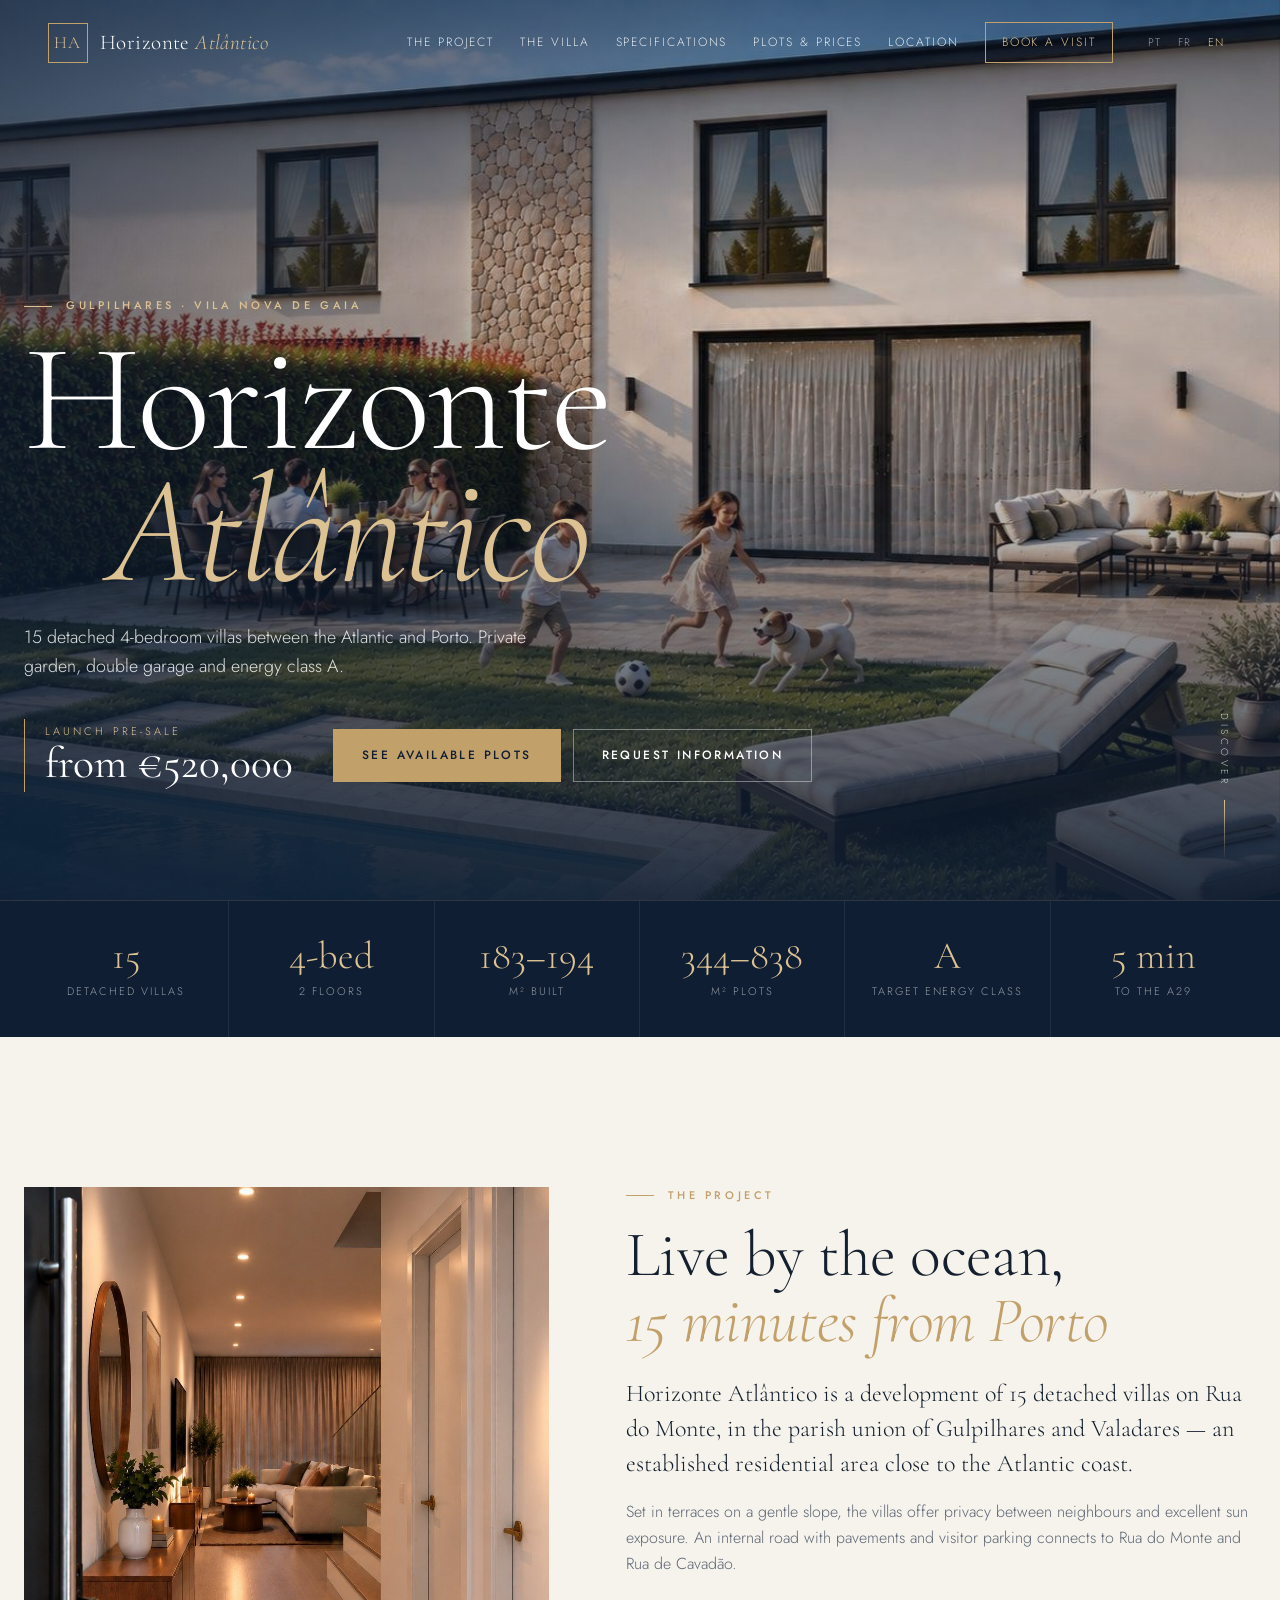
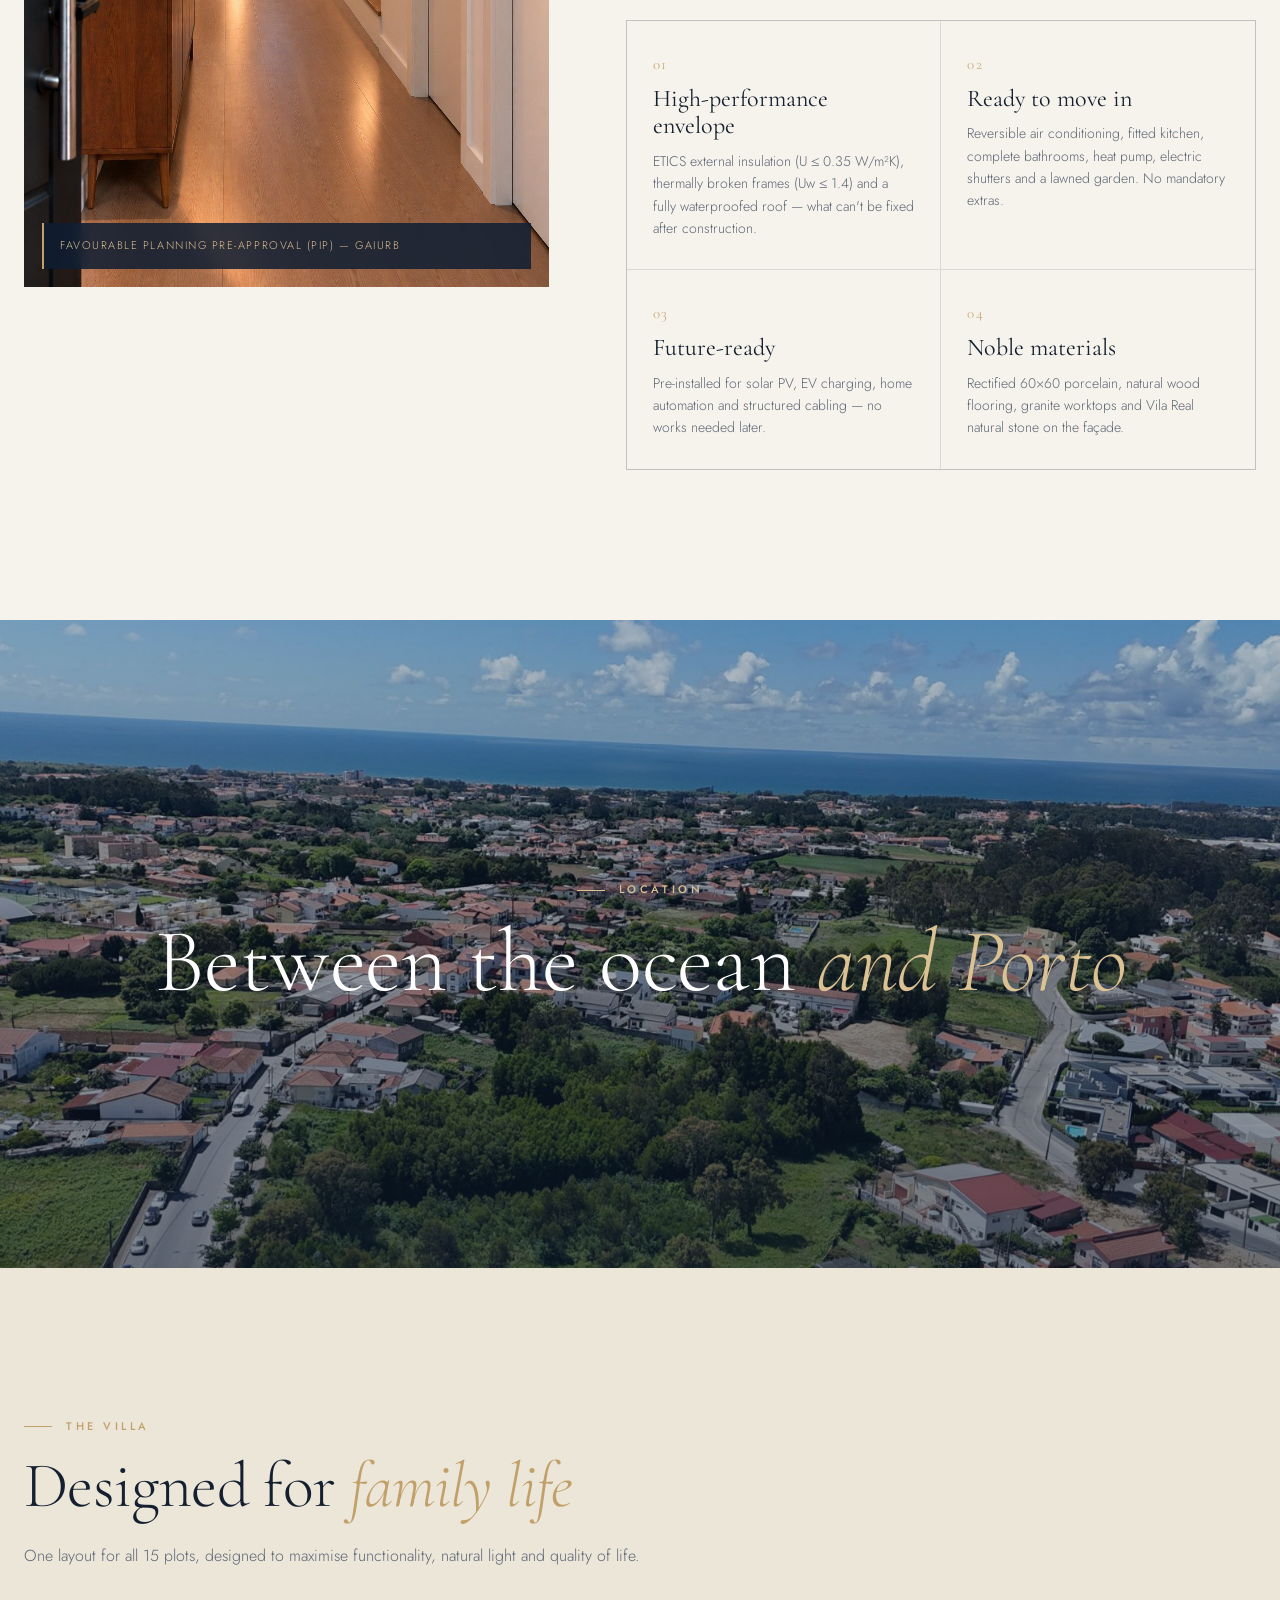
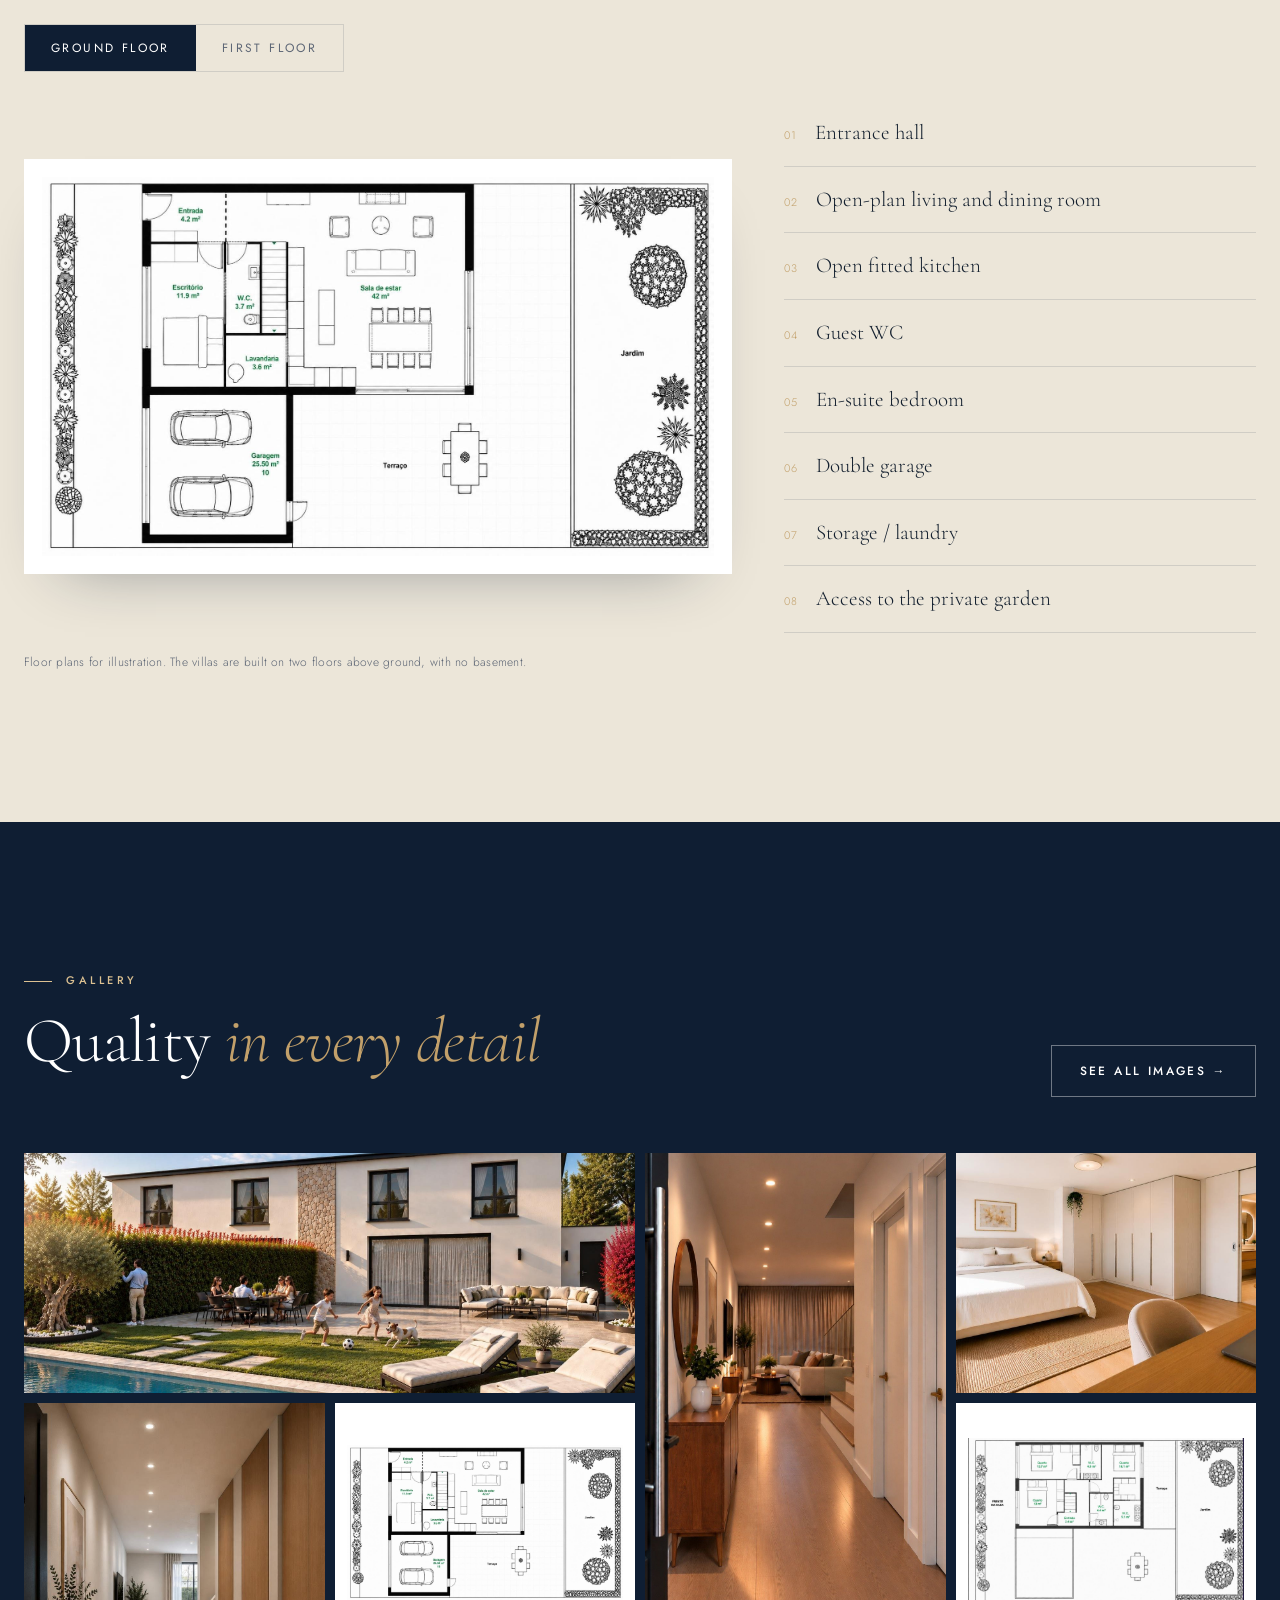
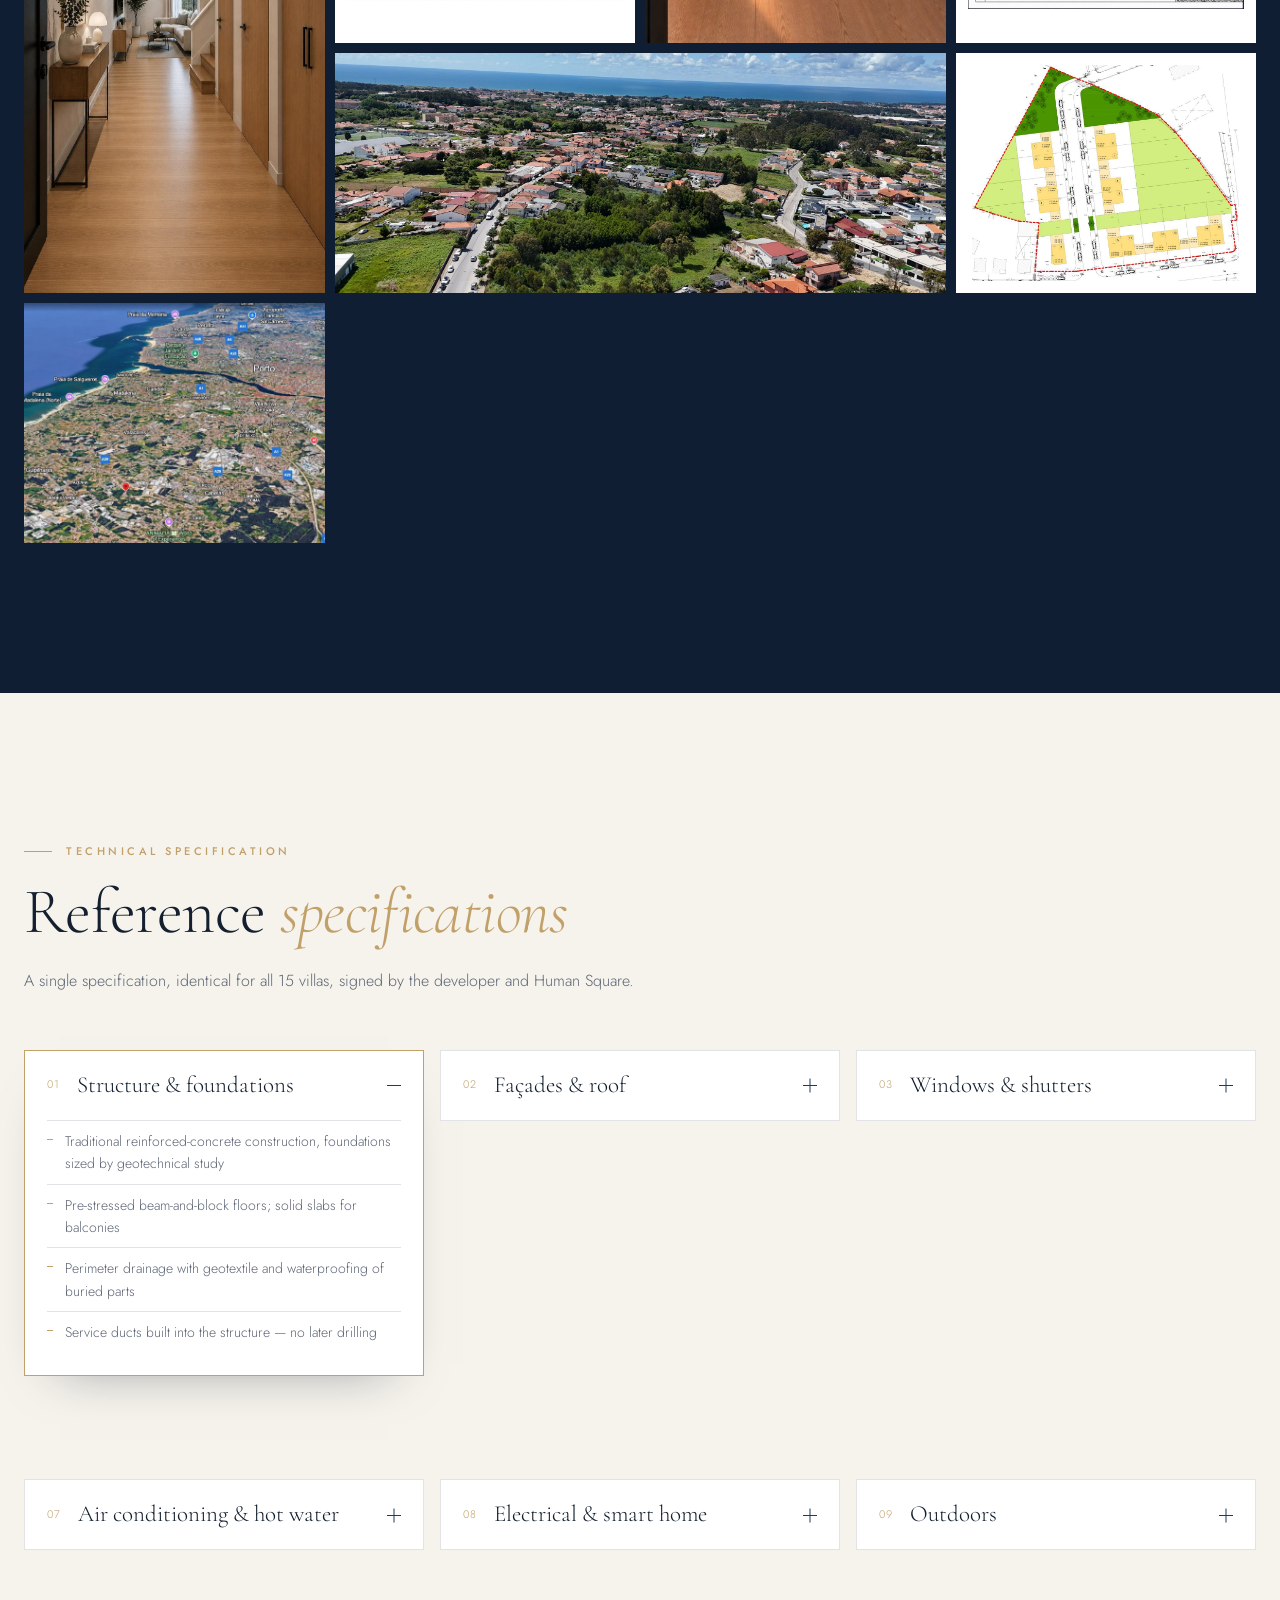
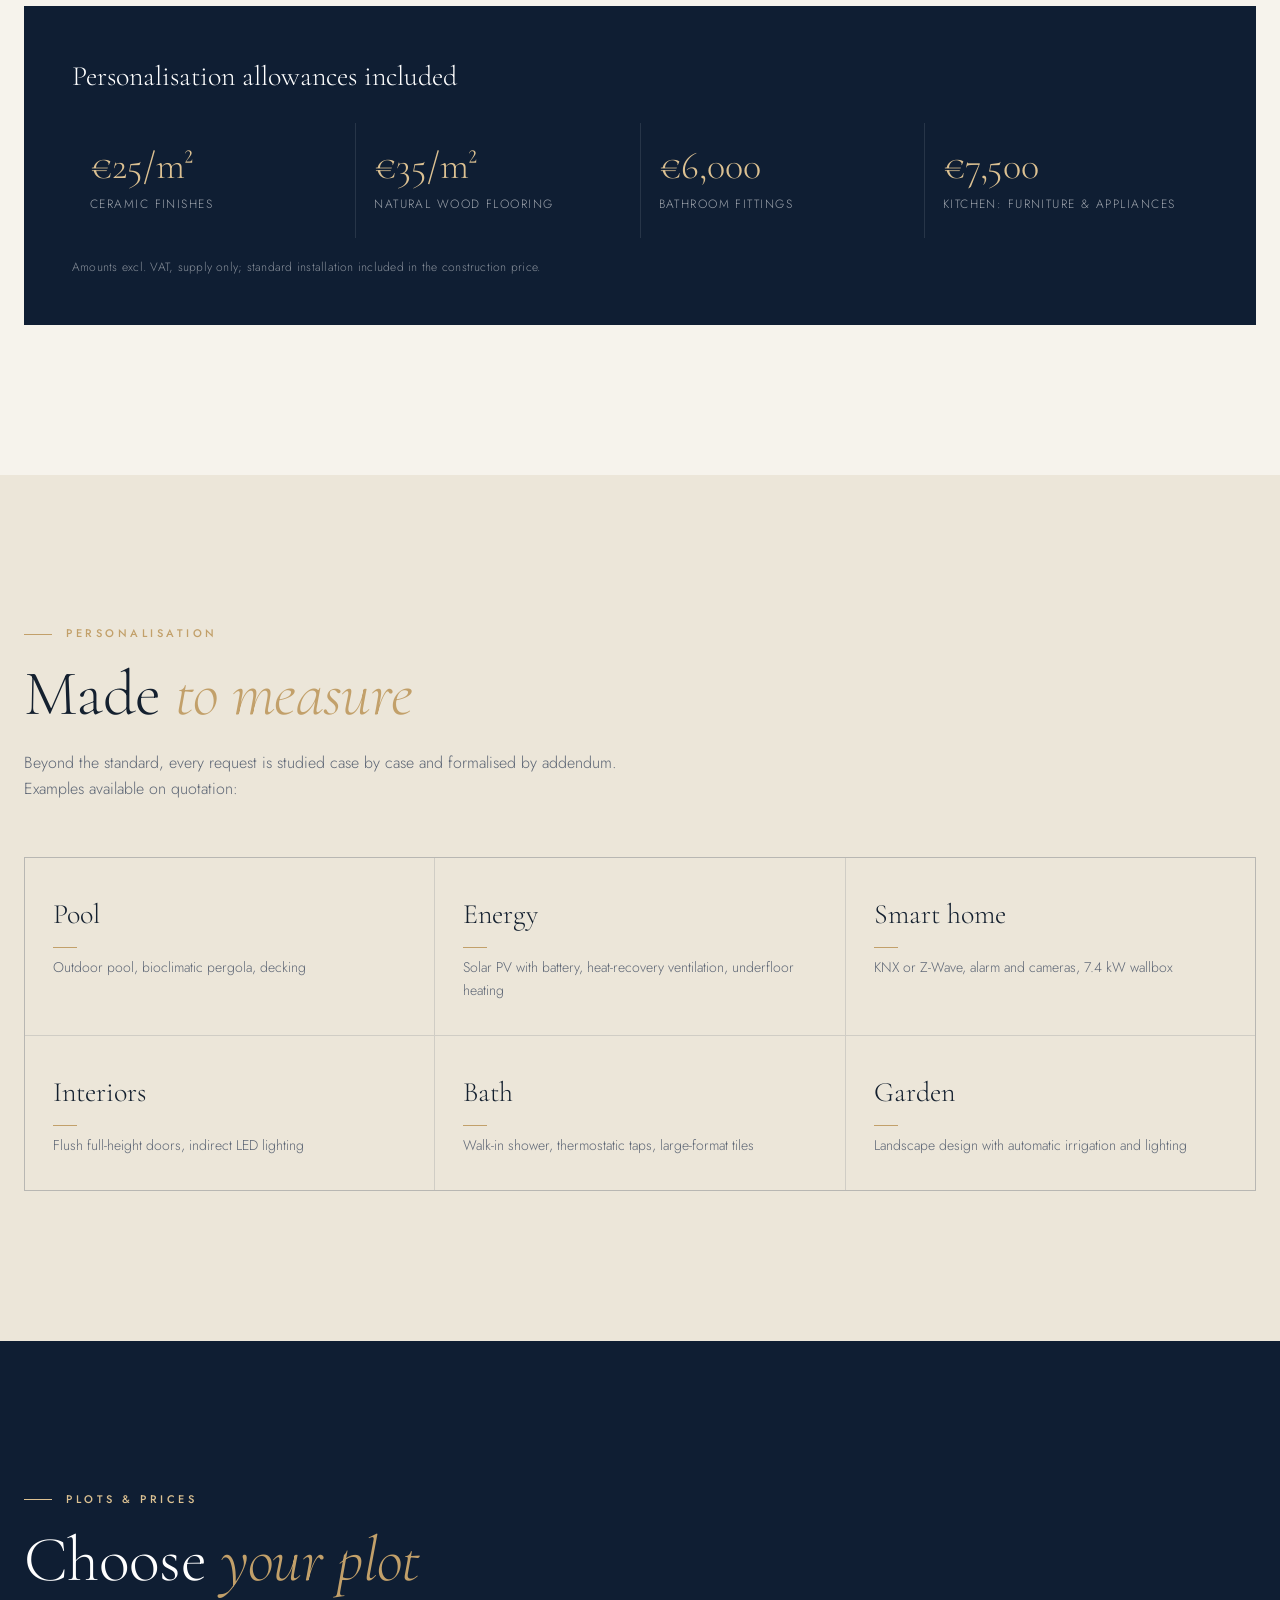
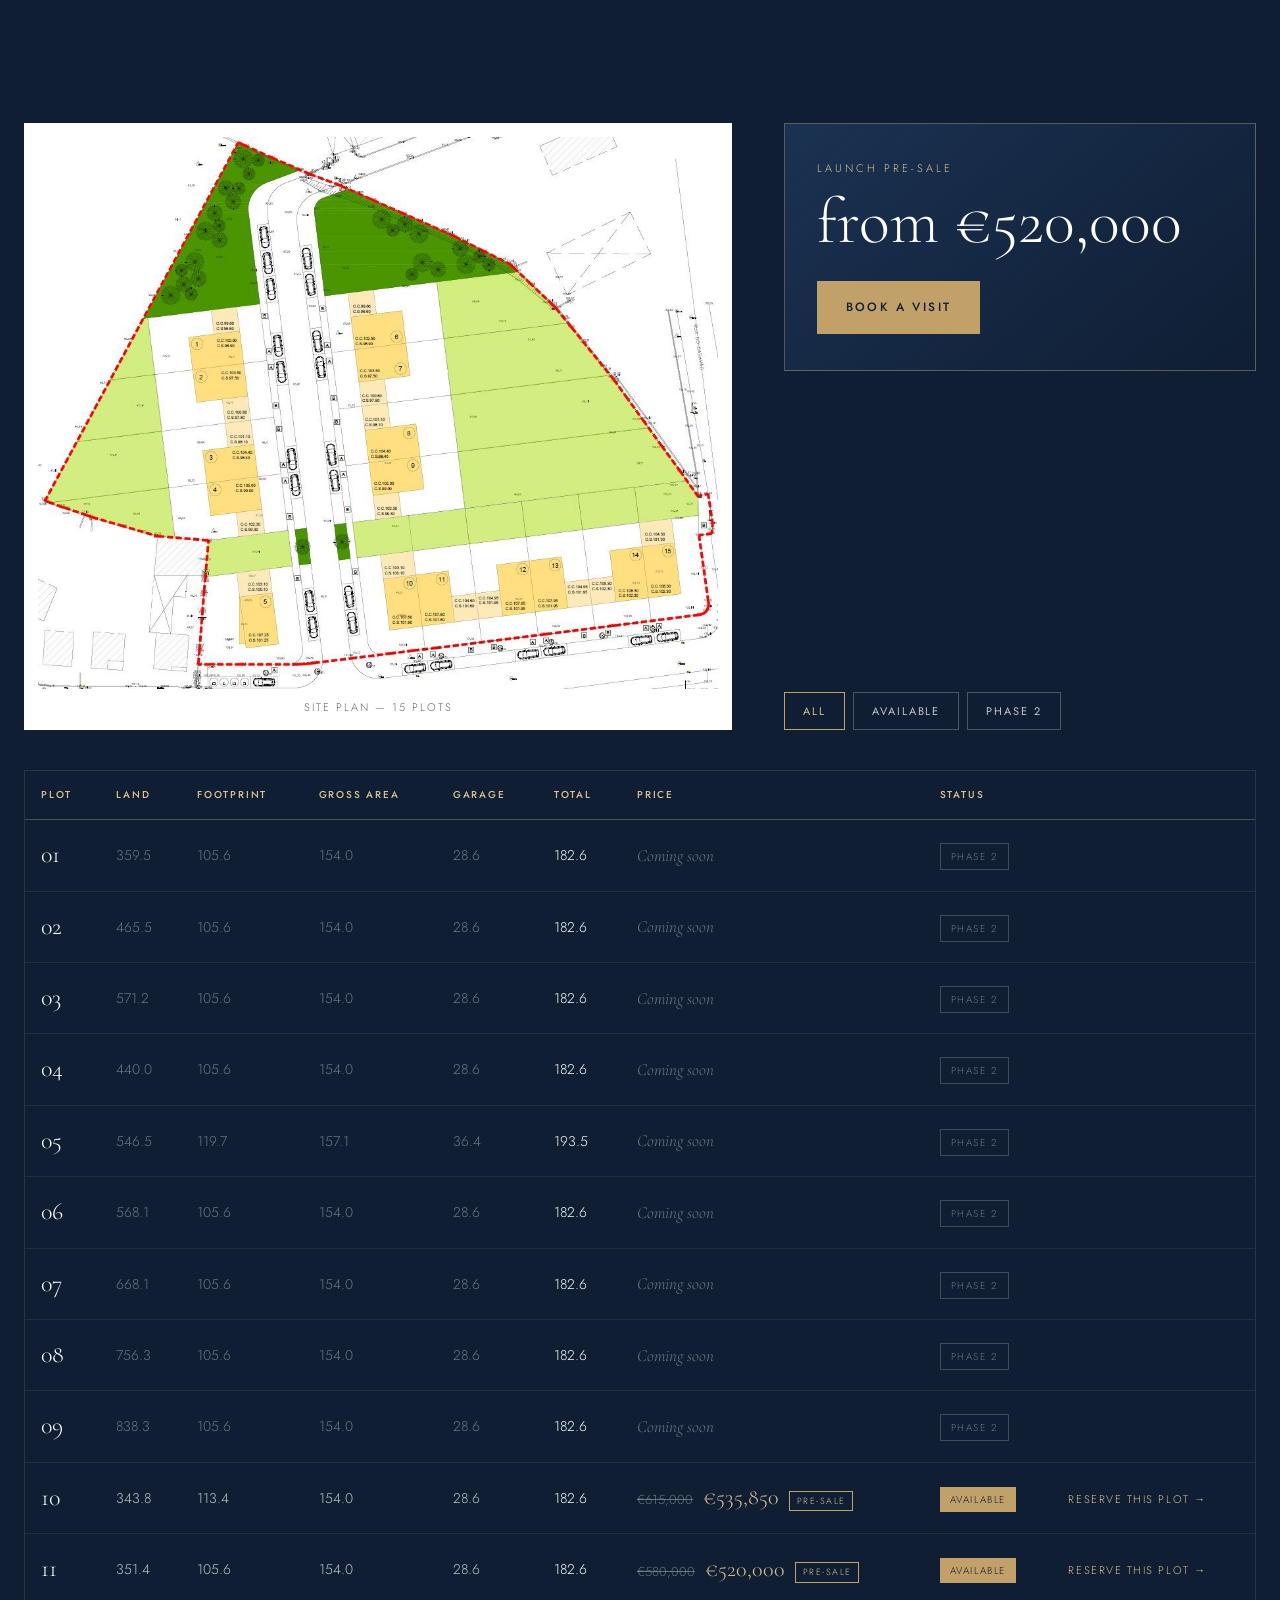
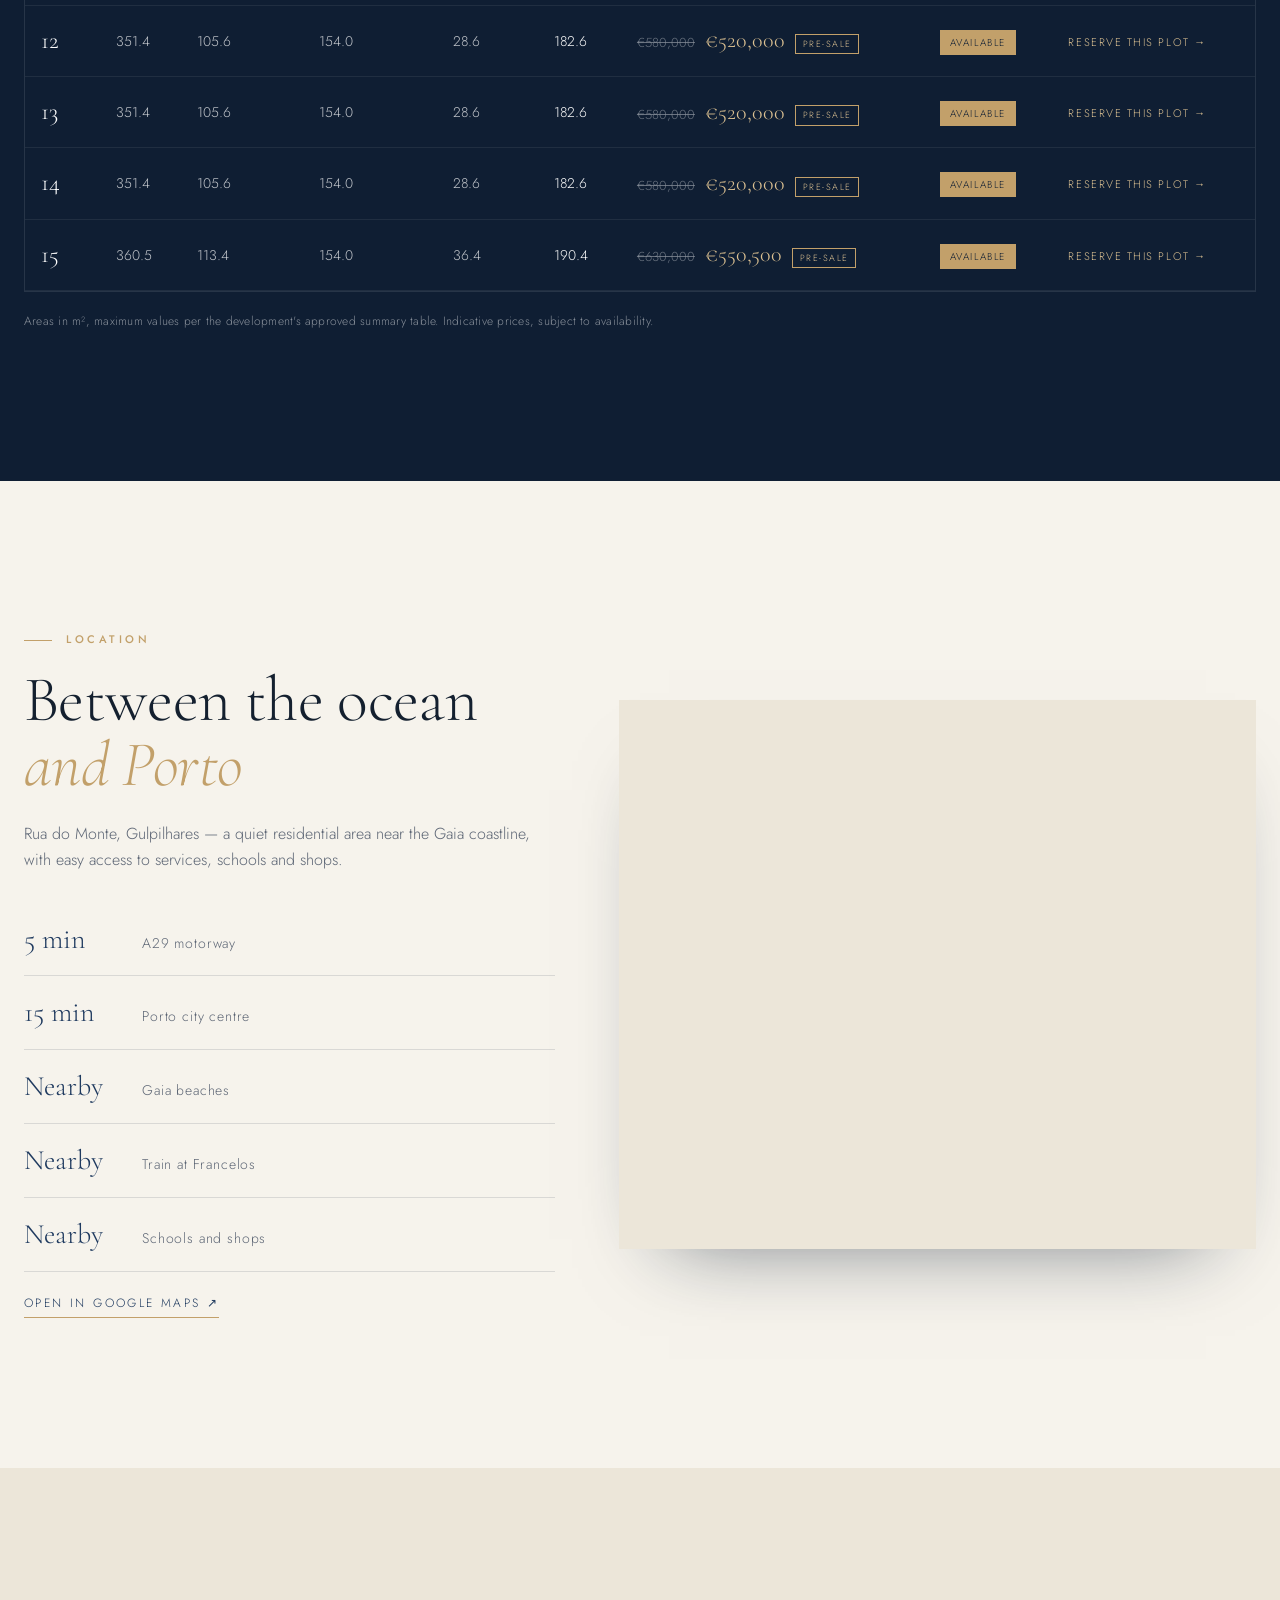
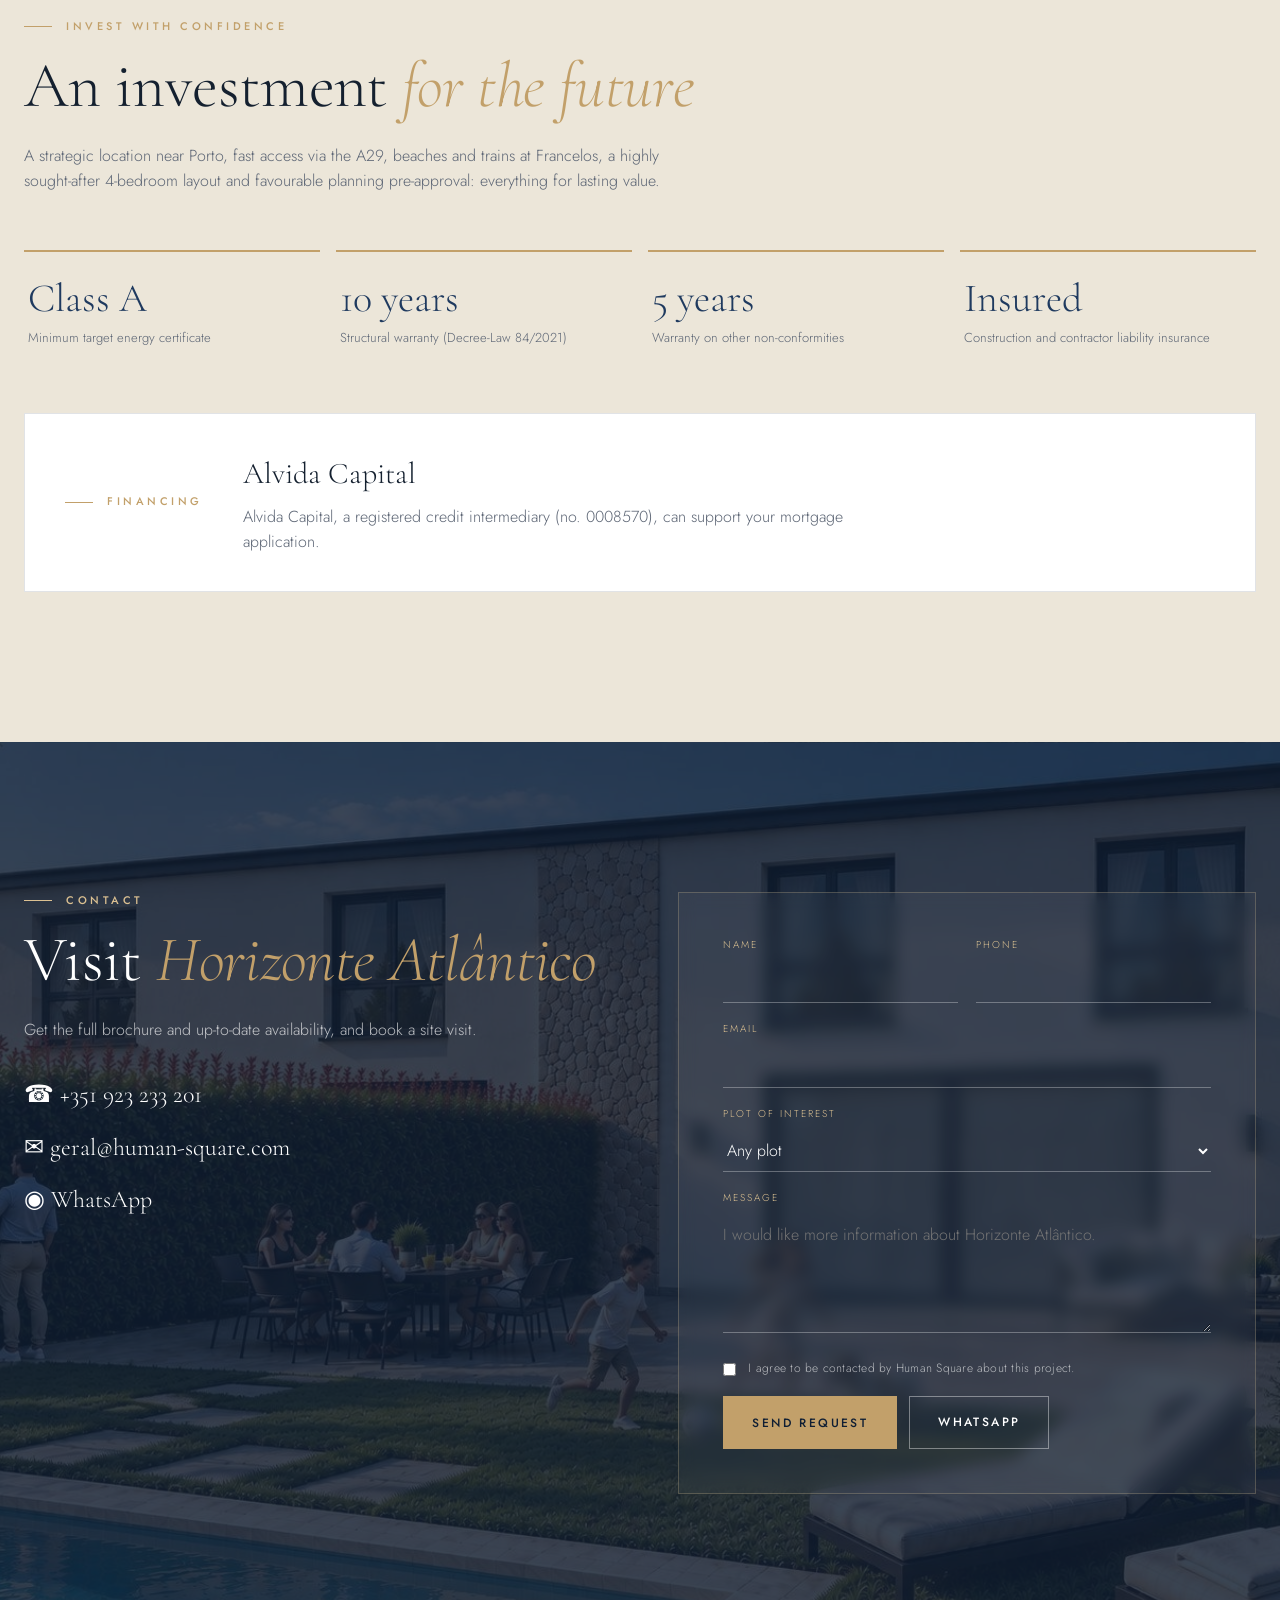
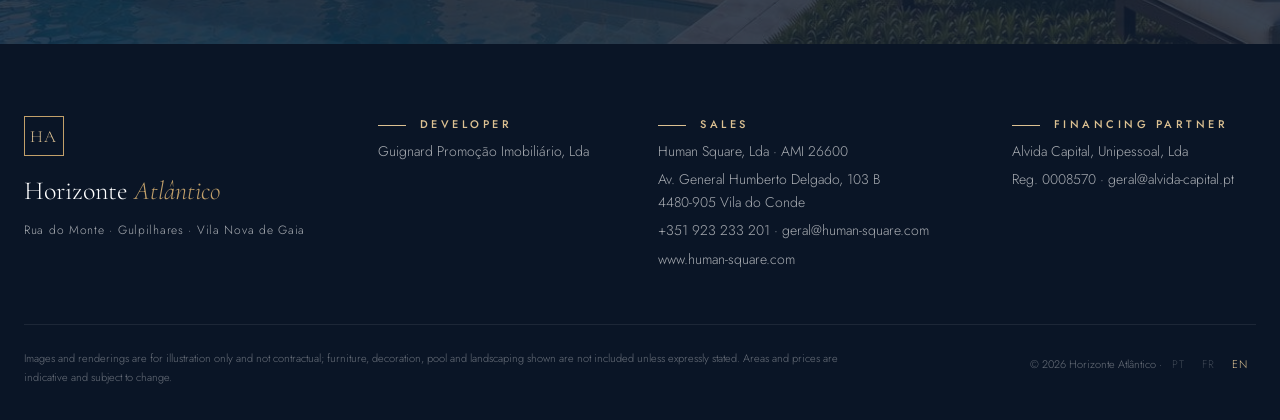
==== wwwroot/horizonte/en/index.html @ e45ca7d7 "Horizonte : photo vue mer" ====
<!doctype html>
<html lang="en">
<head>
<meta charset="utf-8" />
<meta name="viewport" content="width=device-width, initial-scale=1" />
<title>Horizonte Atlântico — 15 detached 4-bedroom villas in Gulpilhares, Vila Nova de Gaia</title>
<meta name="description" content="Horizonte Atlântico: 15 detached 4-bedroom villas in Gulpilhares, Gaia, minutes from the ocean and Porto. Private garden, double garage, energy class A. Pre-sale from €520,000." />
<link rel="canonical" href="https://www.horizonte-atlantico.com/en/" />
<link rel="alternate" hreflang="pt" href="https://www.horizonte-atlantico.com/" />
<link rel="alternate" hreflang="fr" href="https://www.horizonte-atlantico.com/fr/" />
<link rel="alternate" hreflang="en" href="https://www.horizonte-atlantico.com/en/" />
<link rel="alternate" hreflang="x-default" href="https://www.horizonte-atlantico.com/" />
<meta property="og:type" content="website" />
<meta property="og:title" content="Horizonte Atlântico — 15 detached 4-bedroom villas in Gulpilhares, Vila Nova de Gaia" />
<meta property="og:description" content="Horizonte Atlântico: 15 detached 4-bedroom villas in Gulpilhares, Gaia, minutes from the ocean and Porto. Private garden, double garage, energy class A. Pre-sale from €520,000." />
<meta property="og:image" content="https://www.horizonte-atlantico.com/img/og.jpg" />
<meta property="og:url" content="https://www.horizonte-atlantico.com/en/" />
<meta name="theme-color" content="#0f1e33" />
<link rel="icon" href="../favicon.svg" type="image/svg+xml" />
<link rel="preconnect" href="https://fonts.googleapis.com" />
<link rel="preconnect" href="https://fonts.gstatic.com" crossorigin />
<link href="https://fonts.googleapis.com/css2?family=Cormorant+Garamond:ital,wght@0,300;0,400;0,500;1,300;1,400&family=Jost:wght@300;400;500&display=swap" rel="stylesheet" />
<link rel="stylesheet" href="../assets/style.css" />
<script type="application/ld+json">{"@context": "https://schema.org", "@type": "Residence", "name": "Horizonte Atlântico", "description": "Horizonte Atlântico: 15 detached 4-bedroom villas in Gulpilhares, Gaia, minutes from the ocean and Porto. Private garden, double garage, energy class A. Pre-sale from €520,000.", "url": "https://www.horizonte-atlantico.com/en/", "image": "https://www.horizonte-atlantico.com/img/og.jpg", "address": {"@type": "PostalAddress", "streetAddress": "Rua do Monte", "addressLocality": "Gulpilhares, Vila Nova de Gaia", "addressRegion": "Porto", "addressCountry": "PT"}}</script>

</head>
<body>

<header class="nav" id="nav">
  <a class="brand" href="#top" aria-label="Horizonte Atlântico">
    <span class="brand-mark">HA</span><span class="brand-txt">Horizonte <em>Atlântico</em></span>
  </a>
  <nav class="menu" id="menu">
    <a href="#programa">The project</a>
    <a href="#moradia">The villa</a>
    <a href="#acabamentos">Specifications</a>
    <a href="#lotes">Plots &amp; prices</a>
    <a href="#localizacao">Location</a>
    <a href="#contact" class="menu-cta">Book a visit</a>
  </nav>
  <div class="langs"><a href="../" hreflang="pt" data-lang="pt">PT</a><a href="../fr/" hreflang="fr" data-lang="fr">FR</a><a href="../en/" hreflang="en" data-lang="en" class="on">EN</a></div>
  <button class="burger" id="burger" aria-label="Menu"><span></span><span></span></button>
</header>

<!-- HERO -->
<section class="hero" id="top">
  <div class="hero-bg"><img src="../img/jardim_piscina.jpg" alt="Horizonte Atlântico villa with garden and pool" fetchpriority="high" /></div>
  <div class="hero-shade"></div>
  <div class="hero-in">
    <p class="kicker light">Gulpilhares · Vila Nova de Gaia</p>
    <h1 class="hero-t"><span>Horizonte</span><em>Atlântico</em></h1>
    <p class="hero-sub">15 detached 4-bedroom villas between the Atlantic and Porto. Private garden, double garage and energy class A.</p>
    <div class="hero-row">
      <div class="hero-price"><span>Launch pre-sale</span><strong>from €520,000</strong></div>
      <div class="hero-btns">
        <a class="btn btn-gold" href="#lotes">See available plots</a>
        <a class="btn btn-ghost" href="#contact">Request information</a>
      </div>
    </div>
  </div>
  <a class="scroll" href="#programa">Discover<i></i></a>
</section>

<!-- CHIFFRES -->
<section class="keys">
  <div class="wrap keys-in">
    <div class="k"><b>15</b><span>Detached villas</span></div>
    <div class="k"><b>4-bed</b><span>2 floors</span></div>
    <div class="k"><b>183–194</b><span>m² built</span></div>
    <div class="k"><b>344–838</b><span>m² plots</span></div>
    <div class="k"><b>A</b><span>Target energy class</span></div>
    <div class="k"><b>5 min</b><span>to the A29</span></div>
  </div>
</section>

<!-- PROGRAMME -->
<section class="sec" id="programa">
  <div class="wrap split">
    <div class="split-img reveal"><img src="../img/hall_noite.jpg" alt="Entrance hall and living room" loading="lazy" /><span class="badge">Favourable planning pre-approval (PIP) — Gaiurb</span></div>
    <div class="split-txt">
      <p class="kicker reveal">The project</p>
      <h2 class="h2 reveal">Live by the ocean,<br><em>15 minutes from Porto</em></h2>
      <p class="lead reveal">Horizonte Atlântico is a development of 15 detached villas on Rua do Monte, in the parish union of Gulpilhares and Valadares — an established residential area close to the Atlantic coast.</p>
      <p class="txt reveal">Set in terraces on a gentle slope, the villas offer privacy between neighbours and excellent sun exposure. An internal road with pavements and visitor parking connects to Rua do Monte and Rua de Cavadão.</p>
      <div class="pillars">
        <div class="pil reveal"><i>01</i><h3>High-performance envelope</h3><p>ETICS external insulation (U ≤ 0.35 W/m²K), thermally broken frames (Uw ≤ 1.4) and a fully waterproofed roof — what can&#x27;t be fixed after construction.</p></div>
        <div class="pil reveal"><i>02</i><h3>Ready to move in</h3><p>Reversible air conditioning, fitted kitchen, complete bathrooms, heat pump, electric shutters and a lawned garden. No mandatory extras.</p></div>
        <div class="pil reveal"><i>03</i><h3>Future-ready</h3><p>Pre-installed for solar PV, EV charging, home automation and structured cabling — no works needed later.</p></div>
        <div class="pil reveal"><i>04</i><h3>Noble materials</h3><p>Rectified 60×60 porcelain, natural wood flooring, granite worktops and Vila Real natural stone on the façade.</p></div>
      </div>
    </div>
  </div>
</section>

<!-- BANDEAU OCÉAN -->
<section class="band">
  <img class="band-img" src="../img/terreno_mar.jpg" alt="Aerial view of the site and the ocean" loading="lazy" />
  <div class="band-in reveal">
    <p class="kicker light">Location</p>
    <p class="band-t">Between the ocean <em>and Porto</em></p>
  </div>
</section>

<!-- VILLA -->
<section class="sec sec-cream" id="moradia">
  <div class="wrap">
    <div class="head">
      <p class="kicker reveal">The villa</p>
      <h2 class="h2 reveal">Designed for <em>family life</em></h2>
      <p class="txt reveal">One layout for all 15 plots, designed to maximise functionality, natural light and quality of life.</p>
    </div>
    <div class="tabs reveal" role="tablist">
      <button class="tab on" data-tab="rc" role="tab">Ground floor</button>
      <button class="tab" data-tab="p1" role="tab">First floor</button>
    </div>
    <div class="plan-wrap reveal">
      <div class="plan" data-pane="rc">
        <figure class="plan-img" data-i="5"><img src="../img/planta_rc.jpg" alt="Ground floor plan" loading="lazy" /></figure>
        <ul class="plan-list"><li>Entrance hall</li><li>Open-plan living and dining room</li><li>Open fitted kitchen</li><li>Guest WC</li><li>En-suite bedroom</li><li>Double garage</li><li>Storage / laundry</li><li>Access to the private garden</li></ul>
      </div>
      <div class="plan" data-pane="p1" hidden>
        <figure class="plan-img" data-i="6"><img src="../img/planta_piso1.jpg" alt="First floor plan" loading="lazy" /></figure>
        <ul class="plan-list"><li>Master suite with walk-in wardrobe and private bathroom</li><li>Two bedrooms with built-in wardrobes</li><li>Family bathroom</li><li>Balcony or terrace depending on the plot&#x27;s orientation</li></ul>
      </div>
    </div>
    <p class="note">Floor plans for illustration. The villas are built on two floors above ground, with no basement.</p>
  </div>
</section>

<!-- GALERIE -->
<section class="sec sec-navy" id="galeria">
  <div class="wrap">
    <div class="head head-row">
      <div>
        <p class="kicker light reveal">Gallery</p>
        <h2 class="h2 light reveal">Quality <em>in every detail</em></h2>
      </div>
      <button class="btn btn-ghost reveal" data-open="0">See all images →</button>
    </div>
    <div class="gal"><figure class="gi g-wide reveal" data-i="0"><img src="../img/jardim_piscina.jpg" alt="Garden and pool" loading="lazy" /></figure><figure class="gi g-tall reveal" data-i="1"><img src="../img/hall_noite.jpg" alt="Entrance hall and living room" loading="lazy" /></figure><figure class="gi  reveal" data-i="2"><img src="../img/suite.jpg" alt="Suite" loading="lazy" /></figure><figure class="gi g-tall reveal" data-i="3"><img src="../img/corredor.jpg" alt="Hallway" loading="lazy" /></figure><figure class="gi g-wide reveal" data-i="4"><img src="../img/terreno_mar.jpg" alt="Aerial view of the site and the ocean" loading="lazy" /></figure><figure class="gi g-plan reveal" data-i="5"><img src="../img/planta_rc.jpg" alt="Ground floor plan" loading="lazy" /></figure><figure class="gi g-plan reveal" data-i="6"><img src="../img/planta_piso1.jpg" alt="First floor plan" loading="lazy" /></figure><figure class="gi g-plan reveal" data-i="7"><img src="../img/implantacao.jpg" alt="Site plan" loading="lazy" /></figure><figure class="gi  reveal" data-i="8"><img src="../img/localizacao.jpg" alt="Gulpilhares location" loading="lazy" /></figure></div>
  </div>
</section>

<!-- PRESTATIONS -->
<section class="sec" id="acabamentos">
  <div class="wrap">
    <div class="head">
      <p class="kicker reveal">Technical specification</p>
      <h2 class="h2 reveal">Reference <em>specifications</em></h2>
      <p class="txt reveal">A single specification, identical for all 15 villas, signed by the developer and Human Square.</p>
    </div>
    <div class="specs"><details class="spec reveal" open><summary><span class="spec-n">01</span><span class="spec-t">Structure &amp; foundations</span><span class="spec-i"></span></summary><ul><li>Traditional reinforced-concrete construction, foundations sized by geotechnical study</li><li>Pre-stressed beam-and-block floors; solid slabs for balconies</li><li>Perimeter drainage with geotextile and waterproofing of buried parts</li><li>Service ducts built into the structure — no later drilling</li></ul></details><details class="spec reveal"><summary><span class="spec-n">02</span><span class="spec-t">Façades &amp; roof</span><span class="spec-i"></span></summary><ul><li>Double brick walls + ETICS external insulation, U ≤ 0.35 W/m²K</li><li>Vila Real natural stone cladding (2 cm) on the street-side ground floor</li><li>Flat roof with XPS insulation, two-layer membrane and gravel protection</li><li>Roof prepared for solar PV / solar thermal panels</li></ul></details><details class="spec reveal"><summary><span class="spec-n">03</span><span class="spec-t">Windows &amp; shutters</span><span class="spec-i"></span></summary><ul><li>Thermally broken aluminium, RAL 7016, Uw ≤ 1.4 W/m²K</li><li>Low-E double glazing with solar control; laminated glass on full-height frames</li><li>Motorised aluminium roller shutters, per-room control</li><li>Multi-point security front door; motorised sectional garage door</li></ul></details><details class="spec reveal"><summary><span class="spec-n">04</span><span class="spec-t">Interiors</span><span class="spec-i"></span></summary><ul><li>Rectified 60×60 porcelain: hall, kitchen, bathrooms, laundry</li><li>Engineered flooring with natural wood veneer: living room, hallways, bedrooms</li><li>Suspended ceilings with shadow gap and curtain recess</li><li>White lacquered doors, built-in wardrobes with soft-close</li></ul></details><details class="spec reveal"><summary><span class="spec-n">05</span><span class="spec-t">Kitchen</span><span class="spec-i"></span></summary><ul><li>19 mm moisture-resistant MDF units, white lacquered fronts, Blum-type hardware</li><li>Granite worktop or equivalent</li><li>Hob, oven, hood, microwave, fridge-freezer and dishwasher</li><li>Central island where shown on plan</li></ul></details><details class="spec reveal"><summary><span class="spec-n">06</span><span class="spec-t">Bathrooms</span><span class="spec-i"></span></summary><ul><li>Fully equipped: wall-hung sanitaryware, shower, vanity units, mirrors, screens</li><li>Full-height wall tiling</li><li>Liquid waterproofing under shower areas</li><li>Personalised selection at partner showroom</li></ul></details><details class="spec reveal"><summary><span class="spec-n">07</span><span class="spec-t">Air conditioning &amp; hot water</span><span class="spec-i"></span></summary><ul><li>Reversible Multi-Split Inverter A/C in living room and bedrooms (Daikin, Mitsubishi, Panasonic or equiv.)</li><li>Hot water by A+ heat pump (200 L)</li><li>Mechanical extraction in wet rooms</li><li>Minimum energy class A targeted</li></ul></details><details class="spec reveal"><summary><span class="spec-n">08</span><span class="spec-t">Electrical &amp; smart home</span><span class="spec-i"></span></summary><ul><li>13.8 kVA three-phase installation, panel with 20% spare capacity</li><li>IP video intercom with night-vision camera</li><li>Fibre optic, RJ45 sockets in living room and every bedroom</li><li>Pre-installed: solar PV, EV charger, home automation and 3 camera conduits</li></ul></details><details class="spec reveal"><summary><span class="spec-n">09</span><span class="spec-t">Outdoors</span><span class="spec-i"></span></summary><ul><li>Natural granite 10×10 paving for access and parking</li><li>60×60 non-slip porcelain terrace (choice of 5 models)</li><li>Levelled lawned garden, Photinia ‘Red Robin’ hedge</li><li>RAL 7016 boundary walls for 2 m of privacy</li></ul></details></div>
    <div class="buds reveal">
      <p class="buds-t">Personalisation allowances included</p>
      <div class="buds-g"><div class="bud"><div class="bud-v">€25/m²</div><div class="bud-l">Ceramic finishes</div></div><div class="bud"><div class="bud-v">€35/m²</div><div class="bud-l">Natural wood flooring</div></div><div class="bud"><div class="bud-v">€6,000</div><div class="bud-l">Bathroom fittings</div></div><div class="bud"><div class="bud-v">€7,500</div><div class="bud-l">Kitchen: furniture &amp; appliances</div></div></div>
      <p class="note">Amounts excl. VAT, supply only; standard installation included in the construction price.</p>
    </div>
  </div>
</section>

<!-- OPTIONS -->
<section class="sec sec-cream">
  <div class="wrap">
    <div class="head">
      <p class="kicker reveal">Personalisation</p>
      <h2 class="h2 reveal">Made <em>to measure</em></h2>
      <p class="txt reveal">Beyond the standard, every request is studied case by case and formalised by addendum. Examples available on quotation:</p>
    </div>
    <div class="opts"><div class="opt reveal"><div class="opt-t">Pool</div><div class="opt-d">Outdoor pool, bioclimatic pergola, decking</div></div><div class="opt reveal"><div class="opt-t">Energy</div><div class="opt-d">Solar PV with battery, heat-recovery ventilation, underfloor heating</div></div><div class="opt reveal"><div class="opt-t">Smart home</div><div class="opt-d">KNX or Z-Wave, alarm and cameras, 7.4 kW wallbox</div></div><div class="opt reveal"><div class="opt-t">Interiors</div><div class="opt-d">Flush full-height doors, indirect LED lighting</div></div><div class="opt reveal"><div class="opt-t">Bath</div><div class="opt-d">Walk-in shower, thermostatic taps, large-format tiles</div></div><div class="opt reveal"><div class="opt-t">Garden</div><div class="opt-d">Landscape design with automatic irrigation and lighting</div></div></div>
  </div>
</section>

<!-- LOTS -->
<section class="sec sec-navy" id="lotes">
  <div class="wrap">
    <div class="head">
      <p class="kicker light reveal">Plots &amp; prices</p>
      <h2 class="h2 light reveal">Choose <em>your plot</em></h2>
      <p class="txt light reveal">Launch pre-sale prices for phase one (plots 10 to 15). Plots 1 to 9 will be released in a second phase.</p>
    </div>
    <div class="lots-grid">
      <figure class="lots-plan reveal" data-i="7"><img src="../img/implantacao.jpg" alt="Site plan" loading="lazy" /><figcaption>Site plan — 15 plots</figcaption></figure>
      <div class="lots-side reveal">
        <div class="presale">
          <span>Launch pre-sale</span>
          <strong>from €520,000</strong>
          <a class="btn btn-gold" href="#contact">Book a visit</a>
        </div>
        <div class="filters">
          <button class="flt on" data-f="all">All</button>
          <button class="flt" data-f="avail">Available</button>
          <button class="flt" data-f="soon">Phase 2</button>
        </div>
      </div>
    </div>
    <div class="tbl-wrap reveal">
      <table class="tbl" id="lots">
        <thead><tr><th>Plot</th><th>Land</th><th>Footprint</th><th>Gross area</th><th>Garage</th><th>Total</th><th>Price</th><th>Status</th><th></th></tr></thead>
        <tbody>
<tr class="is-soon" data-state="soon"><td class="c-lot">01</td><td data-l="Land">359.5</td><td data-l="Footprint">105.6</td><td data-l="Gross area">154.0</td><td data-l="Garage">28.6</td><td data-l="Total" class="c-tot">182.6</td><td data-l="Price" class="c-price"><span class="p-soon">Coming soon</span></td><td data-l="Status"><span class="st st-soon">Phase 2</span></td><td class="c-cta"></td></tr>
<tr class="is-soon" data-state="soon"><td class="c-lot">02</td><td data-l="Land">465.5</td><td data-l="Footprint">105.6</td><td data-l="Gross area">154.0</td><td data-l="Garage">28.6</td><td data-l="Total" class="c-tot">182.6</td><td data-l="Price" class="c-price"><span class="p-soon">Coming soon</span></td><td data-l="Status"><span class="st st-soon">Phase 2</span></td><td class="c-cta"></td></tr>
<tr class="is-soon" data-state="soon"><td class="c-lot">03</td><td data-l="Land">571.2</td><td data-l="Footprint">105.6</td><td data-l="Gross area">154.0</td><td data-l="Garage">28.6</td><td data-l="Total" class="c-tot">182.6</td><td data-l="Price" class="c-price"><span class="p-soon">Coming soon</span></td><td data-l="Status"><span class="st st-soon">Phase 2</span></td><td class="c-cta"></td></tr>
<tr class="is-soon" data-state="soon"><td class="c-lot">04</td><td data-l="Land">440.0</td><td data-l="Footprint">105.6</td><td data-l="Gross area">154.0</td><td data-l="Garage">28.6</td><td data-l="Total" class="c-tot">182.6</td><td data-l="Price" class="c-price"><span class="p-soon">Coming soon</span></td><td data-l="Status"><span class="st st-soon">Phase 2</span></td><td class="c-cta"></td></tr>
<tr class="is-soon" data-state="soon"><td class="c-lot">05</td><td data-l="Land">546.5</td><td data-l="Footprint">119.7</td><td data-l="Gross area">157.1</td><td data-l="Garage">36.4</td><td data-l="Total" class="c-tot">193.5</td><td data-l="Price" class="c-price"><span class="p-soon">Coming soon</span></td><td data-l="Status"><span class="st st-soon">Phase 2</span></td><td class="c-cta"></td></tr>
<tr class="is-soon" data-state="soon"><td class="c-lot">06</td><td data-l="Land">568.1</td><td data-l="Footprint">105.6</td><td data-l="Gross area">154.0</td><td data-l="Garage">28.6</td><td data-l="Total" class="c-tot">182.6</td><td data-l="Price" class="c-price"><span class="p-soon">Coming soon</span></td><td data-l="Status"><span class="st st-soon">Phase 2</span></td><td class="c-cta"></td></tr>
<tr class="is-soon" data-state="soon"><td class="c-lot">07</td><td data-l="Land">668.1</td><td data-l="Footprint">105.6</td><td data-l="Gross area">154.0</td><td data-l="Garage">28.6</td><td data-l="Total" class="c-tot">182.6</td><td data-l="Price" class="c-price"><span class="p-soon">Coming soon</span></td><td data-l="Status"><span class="st st-soon">Phase 2</span></td><td class="c-cta"></td></tr>
<tr class="is-soon" data-state="soon"><td class="c-lot">08</td><td data-l="Land">756.3</td><td data-l="Footprint">105.6</td><td data-l="Gross area">154.0</td><td data-l="Garage">28.6</td><td data-l="Total" class="c-tot">182.6</td><td data-l="Price" class="c-price"><span class="p-soon">Coming soon</span></td><td data-l="Status"><span class="st st-soon">Phase 2</span></td><td class="c-cta"></td></tr>
<tr class="is-soon" data-state="soon"><td class="c-lot">09</td><td data-l="Land">838.3</td><td data-l="Footprint">105.6</td><td data-l="Gross area">154.0</td><td data-l="Garage">28.6</td><td data-l="Total" class="c-tot">182.6</td><td data-l="Price" class="c-price"><span class="p-soon">Coming soon</span></td><td data-l="Status"><span class="st st-soon">Phase 2</span></td><td class="c-cta"></td></tr>
<tr class="is-avail" data-state="avail"><td class="c-lot">10</td><td data-l="Land">343.8</td><td data-l="Footprint">113.4</td><td data-l="Gross area">154.0</td><td data-l="Garage">28.6</td><td data-l="Total" class="c-tot">182.6</td><td data-l="Price" class="c-price"><span class="p-old">€615,000</span><span class="p-new">€535,850</span><span class="p-tag">Pre-sale</span></td><td data-l="Status"><span class="st st-on">Available</span></td><td class="c-cta"><a href="#contact" class="lot-cta" data-lot="10">Reserve this plot →</a></td></tr>
<tr class="is-avail" data-state="avail"><td class="c-lot">11</td><td data-l="Land">351.4</td><td data-l="Footprint">105.6</td><td data-l="Gross area">154.0</td><td data-l="Garage">28.6</td><td data-l="Total" class="c-tot">182.6</td><td data-l="Price" class="c-price"><span class="p-old">€580,000</span><span class="p-new">€520,000</span><span class="p-tag">Pre-sale</span></td><td data-l="Status"><span class="st st-on">Available</span></td><td class="c-cta"><a href="#contact" class="lot-cta" data-lot="11">Reserve this plot →</a></td></tr>
<tr class="is-avail" data-state="avail"><td class="c-lot">12</td><td data-l="Land">351.4</td><td data-l="Footprint">105.6</td><td data-l="Gross area">154.0</td><td data-l="Garage">28.6</td><td data-l="Total" class="c-tot">182.6</td><td data-l="Price" class="c-price"><span class="p-old">€580,000</span><span class="p-new">€520,000</span><span class="p-tag">Pre-sale</span></td><td data-l="Status"><span class="st st-on">Available</span></td><td class="c-cta"><a href="#contact" class="lot-cta" data-lot="12">Reserve this plot →</a></td></tr>
<tr class="is-avail" data-state="avail"><td class="c-lot">13</td><td data-l="Land">351.4</td><td data-l="Footprint">105.6</td><td data-l="Gross area">154.0</td><td data-l="Garage">28.6</td><td data-l="Total" class="c-tot">182.6</td><td data-l="Price" class="c-price"><span class="p-old">€580,000</span><span class="p-new">€520,000</span><span class="p-tag">Pre-sale</span></td><td data-l="Status"><span class="st st-on">Available</span></td><td class="c-cta"><a href="#contact" class="lot-cta" data-lot="13">Reserve this plot →</a></td></tr>
<tr class="is-avail" data-state="avail"><td class="c-lot">14</td><td data-l="Land">351.4</td><td data-l="Footprint">105.6</td><td data-l="Gross area">154.0</td><td data-l="Garage">28.6</td><td data-l="Total" class="c-tot">182.6</td><td data-l="Price" class="c-price"><span class="p-old">€580,000</span><span class="p-new">€520,000</span><span class="p-tag">Pre-sale</span></td><td data-l="Status"><span class="st st-on">Available</span></td><td class="c-cta"><a href="#contact" class="lot-cta" data-lot="14">Reserve this plot →</a></td></tr>
<tr class="is-avail" data-state="avail"><td class="c-lot">15</td><td data-l="Land">360.5</td><td data-l="Footprint">113.4</td><td data-l="Gross area">154.0</td><td data-l="Garage">36.4</td><td data-l="Total" class="c-tot">190.4</td><td data-l="Price" class="c-price"><span class="p-old">€630,000</span><span class="p-new">€550,500</span><span class="p-tag">Pre-sale</span></td><td data-l="Status"><span class="st st-on">Available</span></td><td class="c-cta"><a href="#contact" class="lot-cta" data-lot="15">Reserve this plot →</a></td></tr>
        </tbody>
      </table>
    </div>
    <p class="note light">Areas in m², maximum values per the development&#x27;s approved summary table. Indicative prices, subject to availability.</p>
  </div>
</section>

<!-- LOCALISATION -->
<section class="sec" id="localizacao">
  <div class="wrap loc">
    <div class="loc-txt">
      <p class="kicker reveal">Location</p>
      <h2 class="h2 reveal">Between the ocean <em>and Porto</em></h2>
      <p class="txt reveal">Rua do Monte, Gulpilhares — a quiet residential area near the Gaia coastline, with easy access to services, schools and shops.</p>
      <ul class="loc-list reveal"><li><span class="loc-v">5 min</span><span class="loc-l">A29 motorway</span></li><li><span class="loc-v">15 min</span><span class="loc-l">Porto city centre</span></li><li><span class="loc-v">Nearby</span><span class="loc-l">Gaia beaches</span></li><li><span class="loc-v">Nearby</span><span class="loc-l">Train at Francelos</span></li><li><span class="loc-v">Nearby</span><span class="loc-l">Schools and shops</span></li></ul>
      <a class="link reveal" href="https://www.google.com/maps/search/?api=1&query=Rua+do+Monte+845+Gulpilhares+Vila+Nova+de+Gaia" target="_blank" rel="noopener">Open in Google Maps ↗</a>
    </div>
    <div class="loc-map reveal">
      <iframe title="Google Maps" src="https://www.google.com/maps?q=Rua%20do%20Monte%20845%2C%204405%20Gulpilhares%2C%20Vila%20Nova%20de%20Gaia&z=14&output=embed" loading="lazy" referrerpolicy="no-referrer-when-downgrade"></iframe>
    </div>
  </div>
</section>

<!-- INVESTIR -->
<section class="sec sec-cream">
  <div class="wrap">
    <div class="head">
      <p class="kicker reveal">Invest with confidence</p>
      <h2 class="h2 reveal">An investment <em>for the future</em></h2>
      <p class="txt reveal">A strategic location near Porto, fast access via the A29, beaches and trains at Francelos, a highly sought-after 4-bedroom layout and favourable planning pre-approval: everything for lasting value.</p>
    </div>
    <div class="guar"><div class="g reveal"><div class="g-v">Class A</div><div class="g-l">Minimum target energy certificate</div></div><div class="g reveal"><div class="g-v">10 years</div><div class="g-l">Structural warranty (Decree-Law 84/2021)</div></div><div class="g reveal"><div class="g-v">5 years</div><div class="g-l">Warranty on other non-conformities</div></div><div class="g reveal"><div class="g-v">Insured</div><div class="g-l">Construction and contractor liability insurance</div></div></div>
    <div class="fin reveal"><p class="kicker">Financing</p><p class="fin-n">Alvida Capital</p><p class="txt">Alvida Capital, a registered credit intermediary (no. 0008570), can support your mortgage application.</p></div>
  </div>
</section>

<!-- CONTACT -->
<section class="contact" id="contact">
  <div class="contact-bg" style="background-image:url('../img/jardim_piscina.jpg')"></div>
  <div class="wrap contact-in">
    <div class="contact-txt">
      <p class="kicker light reveal">Contact</p>
      <h2 class="h2 light reveal">Visit <em>Horizonte Atlântico</em></h2>
      <p class="txt light reveal">Get the full brochure and up-to-date availability, and book a site visit.</p>
      <div class="direct reveal">
        <a href="tel:+351923233201">☎ +351 923 233 201</a>
        <a href="mailto:geral@human-square.com">✉ geral@human-square.com</a>
        <a href="https://wa.me/351923233201" target="_blank" rel="noopener">◉ WhatsApp</a>
      </div>
    </div>
    <form class="form reveal" id="form" novalidate>
      <div class="f2">
        <label><span>Name</span><input name="name" required autocomplete="name" /></label>
        <label><span>Phone</span><input name="phone" type="tel" autocomplete="tel" /></label>
      </div>
      <label><span>Email</span><input name="email" type="email" required autocomplete="email" /></label>
      <label><span>Plot of interest</span><select name="lot" id="f-lot"><option value="">Any plot</option><option value="10">Plot 10 — €535,850</option><option value="11">Plot 11 — €520,000</option><option value="12">Plot 12 — €520,000</option><option value="13">Plot 13 — €520,000</option><option value="14">Plot 14 — €520,000</option><option value="15">Plot 15 — €550,500</option></select></label>
      <label><span>Message</span><textarea name="msg" rows="4" placeholder="I would like more information about Horizonte Atlântico."></textarea></label>
      <label class="chk"><input type="checkbox" name="consent" required /> <span>I agree to be contacted by Human Square about this project.</span></label>
      <div class="f-btns">
        <button class="btn btn-gold" type="submit">Send request</button>
        <a class="btn btn-ghost" id="wa-btn" href="https://wa.me/351923233201" target="_blank" rel="noopener">WhatsApp</a>
      </div>
      <p class="f-ok" id="f-ok" hidden>Thank you! Your email app has opened with your request — just press send.</p>
    </form>
  </div>
</section>

<footer class="foot">
  <div class="wrap foot-in">
    <div class="foot-brand"><span class="brand-mark">HA</span><p>Horizonte <em>Atlântico</em></p><small>Rua do Monte · Gulpilhares · Vila Nova de Gaia</small></div>
    <div><p class="kicker light">Developer</p><p>Guignard Promoção Imobiliário, Lda</p></div>
    <div><p class="kicker light">Sales</p><p>Human Square, Lda · AMI 26600</p><p>Av. General Humberto Delgado, 103 B<br>4480-905 Vila do Conde</p><p><a href="tel:+351923233201">+351 923 233 201</a> · <a href="mailto:geral@human-square.com">geral@human-square.com</a></p><p><a href="https://www.human-square.com" target="_blank" rel="noopener">www.human-square.com</a></p></div>
    <div><p class="kicker light">Financing partner</p><p>Alvida Capital, Unipessoal, Lda</p><p>Reg. 0008570 · geral@alvida-capital.pt</p></div>
  </div>
  <div class="wrap foot-legal"><p>Images and renderings are for illustration only and not contractual; furniture, decoration, pool and landscaping shown are not included unless expressly stated. Areas and prices are indicative and subject to change.</p><p>© <span id="yr">2026</span> Horizonte Atlântico · <span class="langs langs-foot"><a href="../" hreflang="pt" data-lang="pt">PT</a><a href="../fr/" hreflang="fr" data-lang="fr">FR</a><a href="../en/" hreflang="en" data-lang="en" class="on">EN</a></span></p></div>
</footer>

<div class="mbar">
  <a href="tel:+351923233201">☎</a>
  <a href="https://wa.me/351923233201" target="_blank" rel="noopener">WhatsApp</a>
  <a href="#contact" class="mbar-cta">Book a visit</a>
</div>

<div class="lb" id="lb" hidden>
  <button class="lb-x" aria-label="Close">✕</button>
  <button class="lb-p" aria-label="prev">‹</button>
  <figure><img id="lb-img" alt="" /><figcaption id="lb-cap"></figcaption></figure>
  <button class="lb-n" aria-label="next">›</button>
</div>

<script>window.HA={gal:[{"src": "../img/jardim_piscina.jpg", "alt": "Garden and pool"}, {"src": "../img/hall_noite.jpg", "alt": "Entrance hall and living room"}, {"src": "../img/suite.jpg", "alt": "Suite"}, {"src": "../img/corredor.jpg", "alt": "Hallway"}, {"src": "../img/terreno_mar.jpg", "alt": "Aerial view of the site and the ocean"}, {"src": "../img/planta_rc.jpg", "alt": "Ground floor plan"}, {"src": "../img/planta_piso1.jpg", "alt": "First floor plan"}, {"src": "../img/implantacao.jpg", "alt": "Site plan"}, {"src": "../img/localizacao.jpg", "alt": "Gulpilhares location"}],t:{"ok": "Thank you! Your email app has opened with your request — just press send.", "subject": "Information request — Horizonte Atlântico", "lot": "Plot", "name": "Name", "email": "Email", "phone": "Phone", "lang": "en"},email:"geral@human-square.com",wa:"351923233201"};</script>
<script src="../assets/app.js" defer></script>
</body>
</html>
---- wwwroot/horizonte/assets/style.css ----
/* Horizonte Atlântico — style */
:root{
  --navy:#0f1e33; --navy2:#1f3a5f; --navy3:#2c4d78;
  --gold:#c2a06a; --gold2:#dcc192; --cream:#f6f3ec; --sand:#ece6d9;
  --ink:#14202f; --muted:#5d6675; --line:rgba(15,30,51,.12);
  --serif:'Cormorant Garamond',Georgia,serif; --sans:'Jost','Helvetica Neue',Arial,sans-serif;
  --ease:cubic-bezier(.2,.7,.2,1);
}
*{box-sizing:border-box;margin:0;padding:0}
html{scroll-behavior:smooth;-webkit-text-size-adjust:100%}
body{font-family:var(--sans);font-weight:300;color:var(--ink);background:var(--cream);line-height:1.6;overflow-x:hidden}
img{max-width:100%;display:block}
a{color:inherit;text-decoration:none}
em{font-style:italic;color:var(--gold)}
.wrap{width:min(1240px,100% - 48px);margin-inline:auto}
.kicker{font-size:11px;letter-spacing:.32em;text-transform:uppercase;color:var(--gold);font-weight:500;display:flex;align-items:center;gap:14px;margin-bottom:18px}
.kicker::before{content:'';width:28px;height:1px;background:currentColor}
.kicker.light{color:var(--gold2)}
.h2{font-family:var(--serif);font-weight:300;font-size:clamp(36px,5vw,64px);line-height:1.02;letter-spacing:-.01em;margin-bottom:24px}
.h2 em{font-weight:300}
.h2.light{color:#fff}
.lead{font-family:var(--serif);font-size:clamp(20px,2vw,24px);line-height:1.45;color:var(--ink);margin-bottom:18px}
.txt{color:var(--muted);font-size:16px;max-width:640px}
.txt.light{color:rgba(255,255,255,.7)}
.note{font-size:12px;color:var(--muted);margin-top:20px;letter-spacing:.02em}
.note.light{color:rgba(255,255,255,.5)}
.btn{display:inline-flex;align-items:center;justify-content:center;gap:10px;padding:16px 28px;font-family:var(--sans);font-size:12px;letter-spacing:.2em;text-transform:uppercase;font-weight:500;border:1px solid transparent;cursor:pointer;transition:all .35s var(--ease);background:none}
.btn-gold{background:var(--gold);color:var(--navy)}
.btn-gold:hover{background:var(--gold2);transform:translateY(-2px);box-shadow:0 14px 30px -12px rgba(194,160,106,.7)}
.btn-ghost{border-color:rgba(255,255,255,.4);color:#fff}
.btn-ghost:hover{border-color:#fff;background:rgba(255,255,255,.08)}
.link{display:inline-block;margin-top:22px;font-size:12px;letter-spacing:.2em;text-transform:uppercase;color:var(--navy2);border-bottom:1px solid var(--gold);padding-bottom:4px}

/* NAV */
.nav{position:fixed;inset:0 0 auto;z-index:50;display:flex;align-items:center;gap:28px;padding:22px clamp(20px,4vw,48px);transition:all .4s var(--ease);color:#fff}
.nav.solid{background:rgba(15,30,51,.94);backdrop-filter:blur(12px);padding-block:14px;box-shadow:0 10px 30px -20px rgba(0,0,0,.6)}
.brand{display:flex;align-items:center;gap:12px;margin-right:auto}
.brand-mark{display:inline-grid;place-items:center;width:40px;height:40px;border:1px solid var(--gold);font-family:var(--serif);font-size:17px;color:var(--gold2);letter-spacing:.06em}
.brand-txt{font-family:var(--serif);font-size:21px;letter-spacing:.02em}
.brand-txt em{color:var(--gold2)}
.menu{display:flex;gap:26px;align-items:center}
.menu a{font-size:12px;letter-spacing:.16em;text-transform:uppercase;opacity:.85;position:relative;transition:opacity .3s}
.menu a::after{content:'';position:absolute;left:0;right:0;bottom:-6px;height:1px;background:var(--gold);transform:scaleX(0);transition:transform .35s var(--ease)}
.menu a:hover{opacity:1}.menu a:hover::after{transform:scaleX(1)}
.menu .menu-cta{border:1px solid var(--gold);padding:10px 16px;color:var(--gold2);opacity:1}
.menu .menu-cta::after{display:none}
.menu .menu-cta:hover{background:var(--gold);color:var(--navy)}
.langs{display:flex;gap:2px}
.langs a{font-size:11px;letter-spacing:.14em;padding:6px 7px;opacity:.55;transition:opacity .3s}
.langs a.on{opacity:1;color:var(--gold2)}
.langs a:hover{opacity:1}
.burger{display:none;background:none;border:0;width:34px;height:24px;position:relative;cursor:pointer}
.burger span{position:absolute;left:4px;right:4px;height:1px;background:#fff;transition:.3s}
.burger span:first-child{top:8px}.burger span:last-child{top:15px}
.nav.open .burger span:first-child{top:12px;transform:rotate(45deg)}
.nav.open .burger span:last-child{top:12px;transform:rotate(-45deg)}

/* HERO */
.hero{position:relative;height:100vh;min-height:640px;display:flex;align-items:flex-end;color:#fff;overflow:hidden;background:var(--navy)}
.hero-bg{position:absolute;inset:0}
.hero-bg img{width:100%;height:100%;object-fit:cover;object-position:60% 55%;transform:scale(1.12);animation:kb 22s var(--ease) forwards}
@keyframes kb{to{transform:scale(1)}}
.hero-shade{position:absolute;inset:0;background:linear-gradient(180deg,rgba(15,30,51,.55) 0%,rgba(15,30,51,.05) 30%,rgba(15,30,51,.25) 55%,rgba(15,30,51,.92) 100%),linear-gradient(90deg,rgba(15,30,51,.6),transparent 60%)}
.hero-in{position:relative;width:min(1240px,100% - 48px);margin:0 auto;padding-bottom:clamp(70px,12vh,130px)}
.hero-t{font-family:var(--serif);font-weight:300;font-size:clamp(64px,12vw,176px);line-height:.86;letter-spacing:-.02em;margin-bottom:26px}
.hero-t span,.hero-t em{display:block;opacity:0;transform:translateY(40px);animation:up 1.4s var(--ease) forwards}
.hero-t span{animation-delay:.25s}
.hero-t em{color:var(--gold2);padding-left:.55em;animation-delay:.45s}
.hero .kicker,.hero-sub,.hero-row{opacity:0;animation:up 1.2s var(--ease) .75s forwards}
.hero .kicker{animation-delay:.1s}
@keyframes up{to{opacity:1;transform:none}}
.hero-sub{max-width:560px;font-size:clamp(16px,1.4vw,19px);color:rgba(255,255,255,.85);margin-bottom:38px}
.hero-row{display:flex;flex-wrap:wrap;align-items:center;gap:28px 40px}
.hero-price{border-left:1px solid var(--gold);padding:4px 0 4px 20px}
.hero-price span{display:block;font-size:11px;letter-spacing:.28em;text-transform:uppercase;color:var(--gold2)}
.hero-price strong{font-family:var(--serif);font-weight:400;font-size:clamp(30px,3.4vw,44px);line-height:1.1}
.hero-btns{display:flex;flex-wrap:wrap;gap:12px}
.scroll{position:absolute;right:clamp(20px,4vw,48px);bottom:40px;writing-mode:vertical-rl;font-size:10px;letter-spacing:.35em;text-transform:uppercase;color:rgba(255,255,255,.7);display:flex;align-items:center;gap:14px}
.scroll i{width:1px;height:60px;background:linear-gradient(var(--gold2),transparent);animation:sl 2.2s infinite}
@keyframes sl{0%{transform:scaleY(0);transform-origin:top}50%{transform:scaleY(1);transform-origin:top}51%{transform-origin:bottom}100%{transform:scaleY(0);transform-origin:bottom}}

/* KEYS */
.keys{background:var(--navy);color:#fff;border-top:1px solid rgba(220,193,146,.15)}
.keys-in{display:grid;grid-template-columns:repeat(6,1fr)}
.k{padding:34px 18px;border-right:1px solid rgba(255,255,255,.08);text-align:center}
.k:last-child{border-right:0}
.k b{display:block;font-family:var(--serif);font-weight:300;font-size:clamp(30px,3vw,42px);color:var(--gold2);line-height:1.1}
.k span{font-size:11px;letter-spacing:.18em;text-transform:uppercase;color:rgba(255,255,255,.55)}

/* SECTIONS */
.sec{padding:clamp(80px,12vw,150px) 0;position:relative}
.sec-cream{background:var(--sand)}
.sec-navy{background:var(--navy);color:#fff}
.head{margin-bottom:56px;max-width:760px}
.head-row{display:flex;justify-content:space-between;align-items:flex-end;max-width:none;gap:24px;flex-wrap:wrap}

.split{display:grid;grid-template-columns:5fr 6fr;gap:clamp(40px,6vw,96px);align-items:start}
.split-img{position:sticky;top:110px;overflow:hidden}
.split-img img{width:100%;aspect-ratio:3/4;object-fit:cover;transition:transform 1.4s var(--ease)}
.split-img:hover img{transform:scale(1.04)}
.badge{position:absolute;left:18px;bottom:18px;right:18px;background:rgba(15,30,51,.85);backdrop-filter:blur(6px);color:var(--gold2);font-size:11px;letter-spacing:.14em;text-transform:uppercase;padding:14px 16px;border-left:2px solid var(--gold)}
.pillars{display:grid;grid-template-columns:1fr 1fr;gap:1px;background:var(--line);margin-top:44px;border:1px solid var(--line)}
.pil{background:var(--cream);padding:30px 26px;transition:background .4s}
.pil:hover{background:#fff}
.pil i{font-style:normal;font-family:var(--serif);color:var(--gold);font-size:15px;letter-spacing:.1em}
.pil h3{font-family:var(--serif);font-weight:400;font-size:24px;line-height:1.15;margin:8px 0 10px}
.pil p{font-size:14px;color:var(--muted)}

.band{height:72vh;min-height:420px;position:relative;overflow:hidden;display:grid;place-items:center;text-align:center}
.band-img{position:absolute;left:0;right:0;top:-20%;height:140%;width:100%;object-fit:cover;will-change:transform}
.band::before{z-index:1;content:'';position:absolute;inset:0;background:linear-gradient(rgba(15,30,51,.25),rgba(15,30,51,.55))}
.band-in{position:relative;z-index:2;color:#fff}
.band-in .kicker{justify-content:center}
.band-t{font-family:var(--serif);font-weight:300;font-size:clamp(40px,7vw,100px);line-height:1}
.band-t em{color:var(--gold2)}

/* VILLA */
.tabs{display:inline-flex;border:1px solid var(--line);margin-bottom:28px}
.tab{background:none;border:0;padding:14px 26px;font-family:var(--sans);font-size:12px;letter-spacing:.2em;text-transform:uppercase;cursor:pointer;color:var(--muted);transition:.3s}
.tab.on{background:var(--navy);color:#fff}
.plan{display:grid;grid-template-columns:3fr 2fr;gap:clamp(24px,4vw,64px);align-items:center}
.plan-img{background:#fff;padding:18px;box-shadow:0 30px 60px -40px rgba(15,30,51,.45);cursor:zoom-in}
.plan[hidden]{display:none}
.plan-list{list-style:none;counter-reset:c}
.plan-list li{counter-increment:c;display:flex;gap:18px;align-items:baseline;padding:16px 0;border-bottom:1px solid var(--line);font-family:var(--serif);font-size:21px}
.plan-list li::before{content:counter(c,decimal-leading-zero);font-family:var(--sans);font-size:11px;color:var(--gold);letter-spacing:.1em}

/* GALLERY */
.gal{display:grid;grid-template-columns:repeat(4,1fr);grid-auto-rows:240px;grid-auto-flow:dense;gap:10px}
.gi{overflow:hidden;cursor:zoom-in;position:relative;background:#0b1626}
.gi img{width:100%;height:100%;object-fit:cover;transition:transform 1.2s var(--ease),opacity .4s}
.gi:hover img{transform:scale(1.06)}
.gi::after{content:'+';position:absolute;right:14px;bottom:10px;font-family:var(--serif);font-size:30px;color:#fff;opacity:0;transition:.4s}
.gi:hover::after{opacity:1}
.g-wide{grid-column:span 2}
.g-tall{grid-row:span 2}
.g-plan{background:#fff}
.g-plan img{object-fit:contain;padding:12px}

/* SPECS */
.specs{display:grid;grid-template-columns:repeat(3,1fr);gap:16px;align-items:start}
.spec{background:#fff;border:1px solid var(--line);transition:box-shadow .4s,border-color .4s}
.spec[open]{border-color:var(--gold);box-shadow:0 24px 50px -36px rgba(15,30,51,.5)}
.spec summary{list-style:none;display:flex;align-items:center;gap:16px;padding:22px 22px;cursor:pointer}
.spec summary::-webkit-details-marker{display:none}
.spec-n{font-size:11px;color:var(--gold);letter-spacing:.12em}
.spec-t{font-family:var(--serif);font-size:23px;line-height:1.1;flex:1}
.spec-i{width:14px;height:14px;position:relative}
.spec-i::before,.spec-i::after{content:'';position:absolute;left:0;right:0;top:50%;height:1px;background:var(--navy2);transition:transform .35s}
.spec-i::after{transform:rotate(90deg)}
.spec[open] .spec-i::after{transform:rotate(0)}
.spec ul{list-style:none;padding:0 22px 22px}
.spec li{font-size:14px;color:var(--muted);padding:9px 0 9px 18px;border-top:1px solid var(--line);position:relative}
.spec li::before{content:'';position:absolute;left:0;top:18px;width:6px;height:1px;background:var(--gold)}
.buds{margin-top:56px;background:var(--navy);color:#fff;padding:clamp(28px,4vw,48px)}
.buds-t{font-family:var(--serif);font-size:28px;margin-bottom:24px}
.buds-g{display:grid;grid-template-columns:repeat(4,1fr);gap:1px;background:rgba(255,255,255,.1)}
.bud{background:var(--navy);padding:24px 18px}
.bud-v{font-family:var(--serif);font-size:38px;color:var(--gold2);line-height:1}
.bud-l{font-size:12px;letter-spacing:.12em;text-transform:uppercase;color:rgba(255,255,255,.6);margin-top:10px}
.buds .note{color:rgba(255,255,255,.5)}

/* OPTIONS */
.opts{display:grid;grid-template-columns:repeat(3,1fr);gap:1px;background:var(--line);border:1px solid var(--line)}
.opt{background:var(--sand);padding:34px 28px;transition:background .4s}
.opt:hover{background:var(--cream)}
.opt-t{font-family:var(--serif);font-size:28px;margin-bottom:8px}
.opt-t::after{content:'';display:block;width:24px;height:1px;background:var(--gold);margin-top:10px}
.opt-d{font-size:14px;color:var(--muted)}

/* LOTS */
.lots-grid{display:grid;grid-template-columns:3fr 2fr;gap:clamp(24px,4vw,56px);align-items:stretch;margin-bottom:40px}
.lots-plan{background:#fff;padding:14px;cursor:zoom-in}
.lots-plan figcaption{color:var(--muted);font-size:11px;letter-spacing:.18em;text-transform:uppercase;padding-top:10px;text-align:center}
.lots-side{display:flex;flex-direction:column;justify-content:space-between;gap:24px}
.presale{border:1px solid rgba(220,193,146,.35);padding:36px 32px;background:linear-gradient(140deg,rgba(31,58,95,.7),rgba(15,30,51,.2))}
.presale span{display:block;font-size:11px;letter-spacing:.28em;text-transform:uppercase;color:var(--gold2)}
.presale strong{display:block;font-family:var(--serif);font-weight:300;font-size:clamp(44px,5vw,64px);line-height:1.05;margin:10px 0 26px}
.filters{display:flex;gap:8px;flex-wrap:wrap}
.flt{background:none;border:1px solid rgba(255,255,255,.25);color:rgba(255,255,255,.75);padding:10px 18px;font-family:var(--sans);font-size:11px;letter-spacing:.18em;text-transform:uppercase;cursor:pointer;transition:.3s}
.flt.on,.flt:hover{border-color:var(--gold);color:var(--gold2)}
.tbl-wrap{overflow-x:auto;border:1px solid rgba(255,255,255,.1)}
.tbl{width:100%;border-collapse:collapse;font-size:14px}
.tbl th{font-size:10px;letter-spacing:.18em;text-transform:uppercase;font-weight:500;color:var(--gold2);text-align:left;padding:16px 16px;border-bottom:1px solid rgba(220,193,146,.3);white-space:nowrap}
.tbl td{padding:16px;border-bottom:1px solid rgba(255,255,255,.07);color:rgba(255,255,255,.75);white-space:nowrap;transition:background .3s}
.tbl tr.is-avail:hover td{background:rgba(220,193,146,.07)}
.tbl tr.is-soon td{color:rgba(255,255,255,.4)}
.c-lot{font-family:var(--serif);font-size:24px;color:#fff!important}
.c-tot{color:#fff!important}
.p-old{text-decoration:line-through;opacity:.5;margin-right:10px;font-size:13px}
.p-new{font-family:var(--serif);font-size:22px;color:var(--gold2)}
.p-tag{display:inline-block;margin-left:10px;font-size:9px;letter-spacing:.16em;text-transform:uppercase;border:1px solid var(--gold);color:var(--gold2);padding:2px 7px;vertical-align:middle}
.p-soon{font-style:italic;font-family:var(--serif);font-size:17px}
.st{font-size:10px;letter-spacing:.16em;text-transform:uppercase;padding:5px 10px}
.st-on{background:var(--gold);color:var(--navy)}
.st-soon{border:1px solid rgba(255,255,255,.2)}
.lot-cta{font-size:11px;letter-spacing:.14em;text-transform:uppercase;color:var(--gold2);border-bottom:1px solid transparent;transition:.3s}
.lot-cta:hover{border-color:var(--gold)}
.tbl tr.hide{display:none}

/* LOCATION */
.loc{display:grid;grid-template-columns:5fr 6fr;gap:clamp(32px,5vw,80px);align-items:center}
.loc-list{list-style:none;margin-top:30px}
.loc-list li{display:flex;align-items:baseline;gap:22px;padding:14px 0;border-bottom:1px solid var(--line)}
.loc-v{font-family:var(--serif);font-size:28px;color:var(--navy2);min-width:96px}
.loc-l{font-size:14px;letter-spacing:.06em;color:var(--muted)}
.loc-map{aspect-ratio:4/3.4;background:var(--sand);box-shadow:0 40px 80px -50px rgba(15,30,51,.6)}
.loc-map iframe{width:100%;height:100%;border:0;filter:grayscale(.35) contrast(1.05)}

/* INVEST */
.guar{display:grid;grid-template-columns:repeat(4,1fr);gap:16px}
.g{border-top:2px solid var(--gold);padding:26px 4px 0}
.g-v{font-family:var(--serif);font-size:40px;color:var(--navy2);line-height:1}
.g-l{font-size:13px;color:var(--muted);margin-top:10px}
.fin{margin-top:64px;padding:36px 40px;background:#fff;border:1px solid var(--line);display:grid;grid-template-columns:auto 1fr;gap:6px 40px;align-items:center}
.fin .kicker{margin:0;grid-row:span 2}
.fin-n{font-family:var(--serif);font-size:30px}

/* CONTACT */
.contact{position:relative;padding:clamp(90px,12vw,150px) 0;color:#fff;background:var(--navy)}
.contact-bg{position:absolute;inset:0;background-position:center;background-size:cover;opacity:.18}
.contact-in{position:relative;display:grid;grid-template-columns:1fr 1fr;gap:clamp(40px,6vw,96px);align-items:start}
.direct{display:flex;flex-direction:column;gap:14px;margin-top:34px}
.direct a{font-family:var(--serif);font-size:24px;color:#fff;transition:color .3s}
.direct a:hover{color:var(--gold2)}
.form{background:rgba(255,255,255,.04);border:1px solid rgba(220,193,146,.25);backdrop-filter:blur(8px);padding:clamp(24px,3.5vw,44px);display:flex;flex-direction:column;gap:18px}
.f2{display:grid;grid-template-columns:1fr 1fr;gap:18px}
.form label span{display:block;font-size:10px;letter-spacing:.2em;text-transform:uppercase;color:var(--gold2);margin-bottom:8px}
.form input,.form select,.form textarea{width:100%;background:transparent;border:0;border-bottom:1px solid rgba(255,255,255,.3);color:#fff;font:inherit;font-size:16px;padding:8px 0;outline:none;transition:border-color .3s;border-radius:0}
.form select option{color:var(--ink)}
.form input:focus,.form select:focus,.form textarea:focus{border-color:var(--gold)}
.form .chk{display:flex;gap:12px;align-items:flex-start}
.form .chk input{width:auto;margin-top:4px;accent-color:var(--gold)}
.form .chk span{font-size:12px;letter-spacing:.02em;text-transform:none;color:rgba(255,255,255,.65);margin:0}
.form .invalid{border-color:#e08a7a!important}
.f-btns{display:flex;gap:12px;flex-wrap:wrap}
.f-ok{color:var(--gold2);font-size:14px}

/* FOOTER */
.foot{background:#0a1526;color:rgba(255,255,255,.65);padding:72px 0 28px;font-size:14px}
.foot-in{display:grid;grid-template-columns:1.3fr 1fr 1.3fr 1fr;gap:36px}
.foot-brand p{font-family:var(--serif);font-size:26px;color:#fff;margin:14px 0 6px}
.foot-brand small{font-size:12px;letter-spacing:.06em}
.foot p{margin-bottom:6px}
.foot a:hover{color:var(--gold2)}
.foot-legal{border-top:1px solid rgba(255,255,255,.08);margin-top:48px;padding-top:24px;font-size:11px;line-height:1.7;color:rgba(255,255,255,.4);display:flex;justify-content:space-between;gap:24px;flex-wrap:wrap}
.foot-legal p:first-child{max-width:820px}
.langs-foot{display:inline-flex}

/* MOBILE BAR */
.mbar{display:none}

/* LIGHTBOX */
.lb{position:fixed;inset:0;z-index:100;background:rgba(10,21,38,.97);display:flex;align-items:center;justify-content:center;padding:60px 70px}
.lb[hidden]{display:none}
.lb figure{max-width:100%;max-height:100%;text-align:center}
.lb img{max-width:100%;max-height:82vh;object-fit:contain;margin:auto;box-shadow:0 30px 80px -30px #000}
.lb figcaption{color:rgba(255,255,255,.6);font-size:12px;letter-spacing:.16em;text-transform:uppercase;margin-top:16px}
.lb button{position:absolute;background:none;border:1px solid rgba(255,255,255,.2);color:#fff;width:52px;height:52px;font-size:26px;cursor:pointer;transition:.3s}
.lb button:hover{border-color:var(--gold);color:var(--gold2)}
.lb-x{top:20px;right:20px;font-size:16px!important}
.lb-p{left:20px;top:50%;transform:translateY(-50%)}
.lb-n{right:20px;top:50%;transform:translateY(-50%)}

/* REVEAL */
.reveal{opacity:0;transform:translateY(34px);transition:opacity 1s var(--ease),transform 1s var(--ease)}
.reveal.in{opacity:1;transform:none}
@media (prefers-reduced-motion:reduce){*{animation:none!important;transition:none!important}.reveal{opacity:1;transform:none}.hero-t span,.hero-t em,.hero .kicker,.hero-sub,.hero-row{opacity:1;transform:none}.hero-bg img{transform:none}}

/* RESPONSIVE */
@media (max-width:1100px){
  .menu{display:none}
  .burger{display:block}
  .nav.open .menu{display:flex;position:fixed;inset:0;background:var(--navy);flex-direction:column;justify-content:center;gap:26px;z-index:-1}
  .nav.open .menu a{font-size:15px}
  .keys-in{grid-template-columns:repeat(3,1fr)}
  .k:nth-child(3){border-right:0}
  .k:nth-child(-n+3){border-bottom:1px solid rgba(255,255,255,.08)}
  .specs{grid-template-columns:1fr 1fr}
  .foot-in{grid-template-columns:1fr 1fr}
}
@media (max-width:860px){
  .split,.plan,.lots-grid,.loc,.contact-in{grid-template-columns:1fr}
  .split-img{position:relative;top:0}
  .split-img img{aspect-ratio:4/5}
  .gal{grid-template-columns:1fr 1fr;grid-auto-rows:180px}
  .opts,.guar,.buds-g{grid-template-columns:1fr 1fr}
  .band{height:56vh}
  .fin{grid-template-columns:1fr}
  .fin .kicker{grid-row:auto}
  .tbl thead{display:none}
  .tbl,.tbl tbody,.tbl tr,.tbl td{display:block;width:100%}
  .tbl tr{display:grid;grid-template-columns:1fr 1fr;padding:18px 16px;border-bottom:1px solid rgba(255,255,255,.1)}
  .tbl tr.hide{display:none}
  .tbl td{border:0;padding:6px 0;white-space:normal}
  .tbl td[data-l]::before{content:attr(data-l);display:block;font-size:9px;letter-spacing:.16em;text-transform:uppercase;color:var(--gold2);opacity:.8}
  .tbl .c-lot{grid-column:1/-1;font-size:30px}
  .tbl .c-price,.tbl .c-cta{grid-column:1/-1}
  .mbar{display:grid;grid-template-columns:52px 1fr 1.4fr;position:fixed;left:0;right:0;bottom:0;z-index:60;background:var(--navy);border-top:1px solid rgba(220,193,146,.3)}
  .mbar a{display:grid;place-items:center;padding:15px 8px;color:#fff;font-size:11px;letter-spacing:.14em;text-transform:uppercase;border-right:1px solid rgba(255,255,255,.08)}
  .mbar .mbar-cta{background:var(--gold);color:var(--navy);font-weight:500}
  body{padding-bottom:52px}
  .scroll{display:none}
}
@media (max-width:560px){
  .wrap,.hero-in{width:calc(100% - 32px)}
  .nav{padding-inline:16px;gap:12px}
  .brand-txt{display:none}
  .keys-in{grid-template-columns:1fr 1fr}
  .k{border-right:1px solid rgba(255,255,255,.08)!important;border-bottom:1px solid rgba(255,255,255,.08)}
  .k:nth-child(2n){border-right:0!important}
  .pillars,.specs,.opts,.f2{grid-template-columns:1fr}
  .gal{grid-template-columns:1fr;grid-auto-rows:240px}
  .g-wide{grid-column:auto}.g-tall{grid-row:span 1}
  .hero-t em{padding-left:.3em}
  .hero-btns .btn{flex:1}
  .lb{padding:60px 12px}
  .lb-p,.lb-n{top:auto!important;bottom:16px;transform:none!important}
  .foot-in{grid-template-columns:1fr}
  .bud-v{font-size:28px;white-space:nowrap}
  .btn{padding:15px 18px;letter-spacing:.14em}
  .k{padding:26px 10px}
}
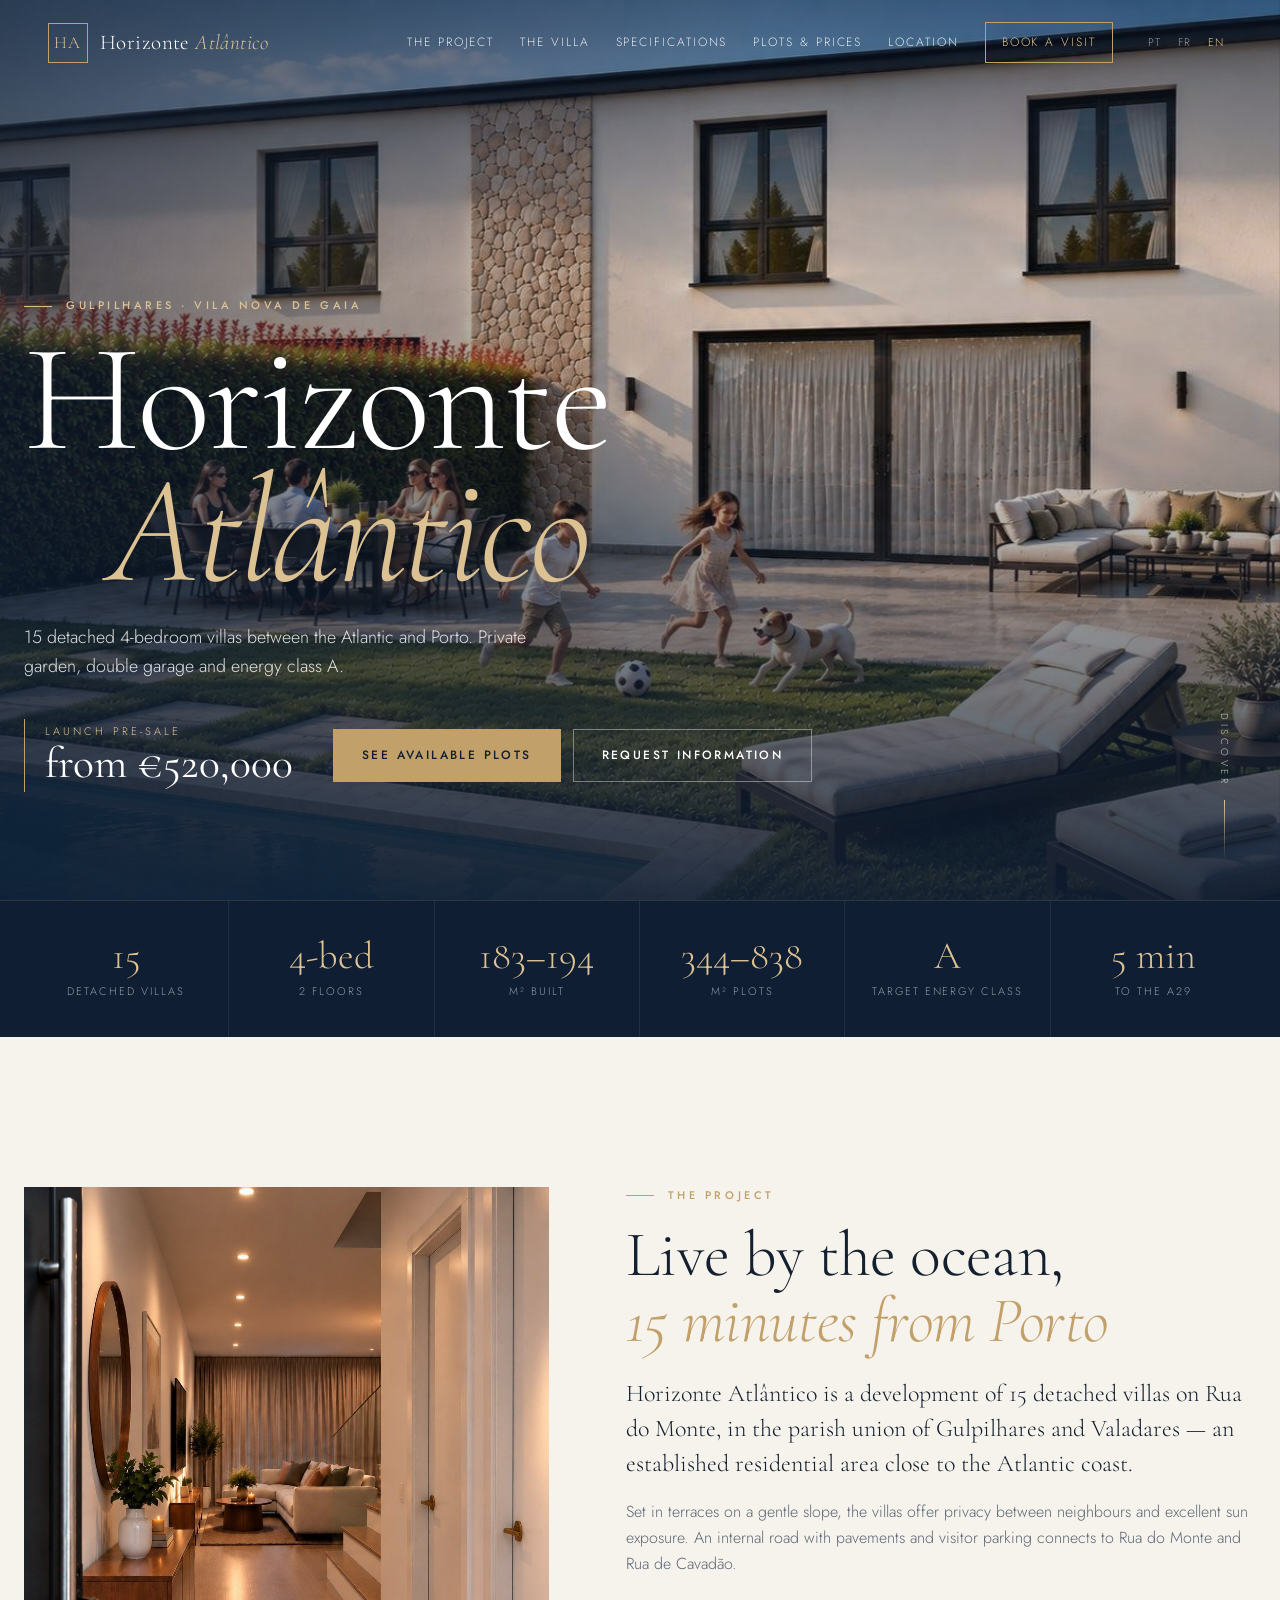
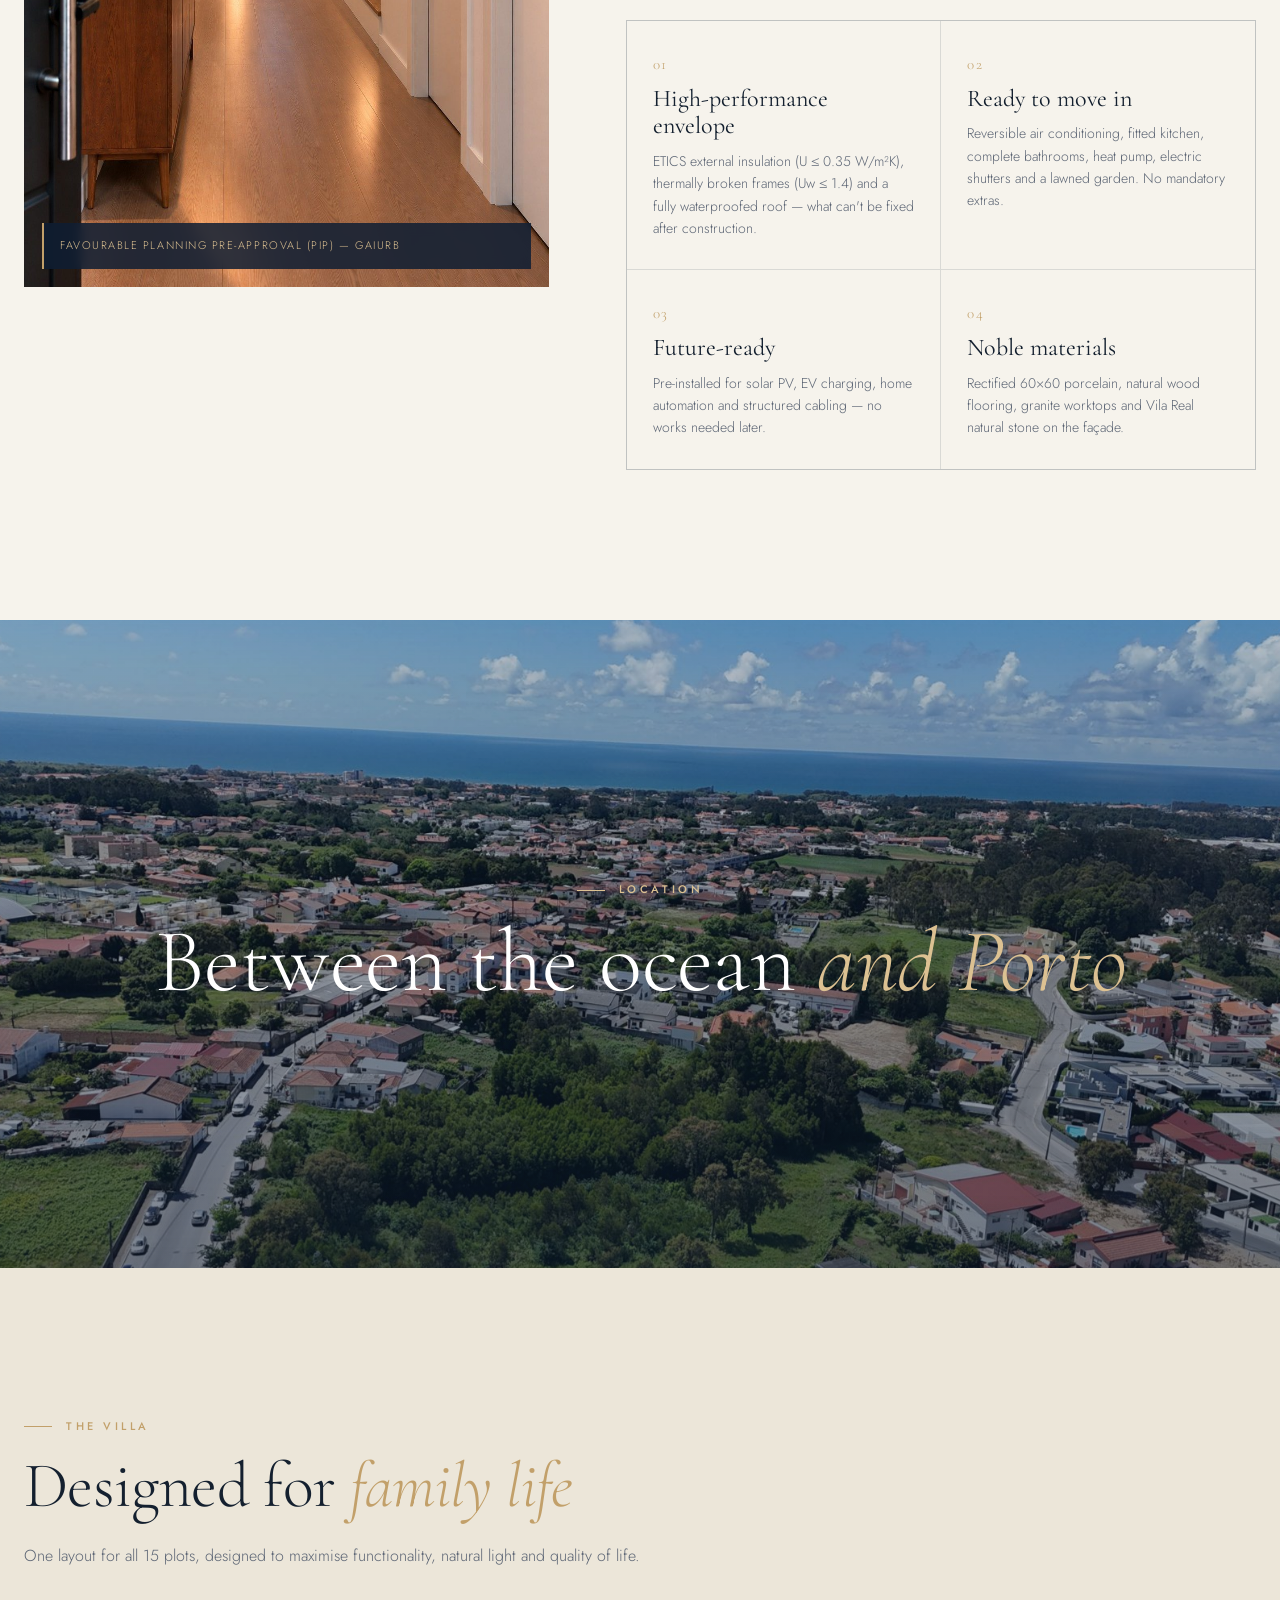
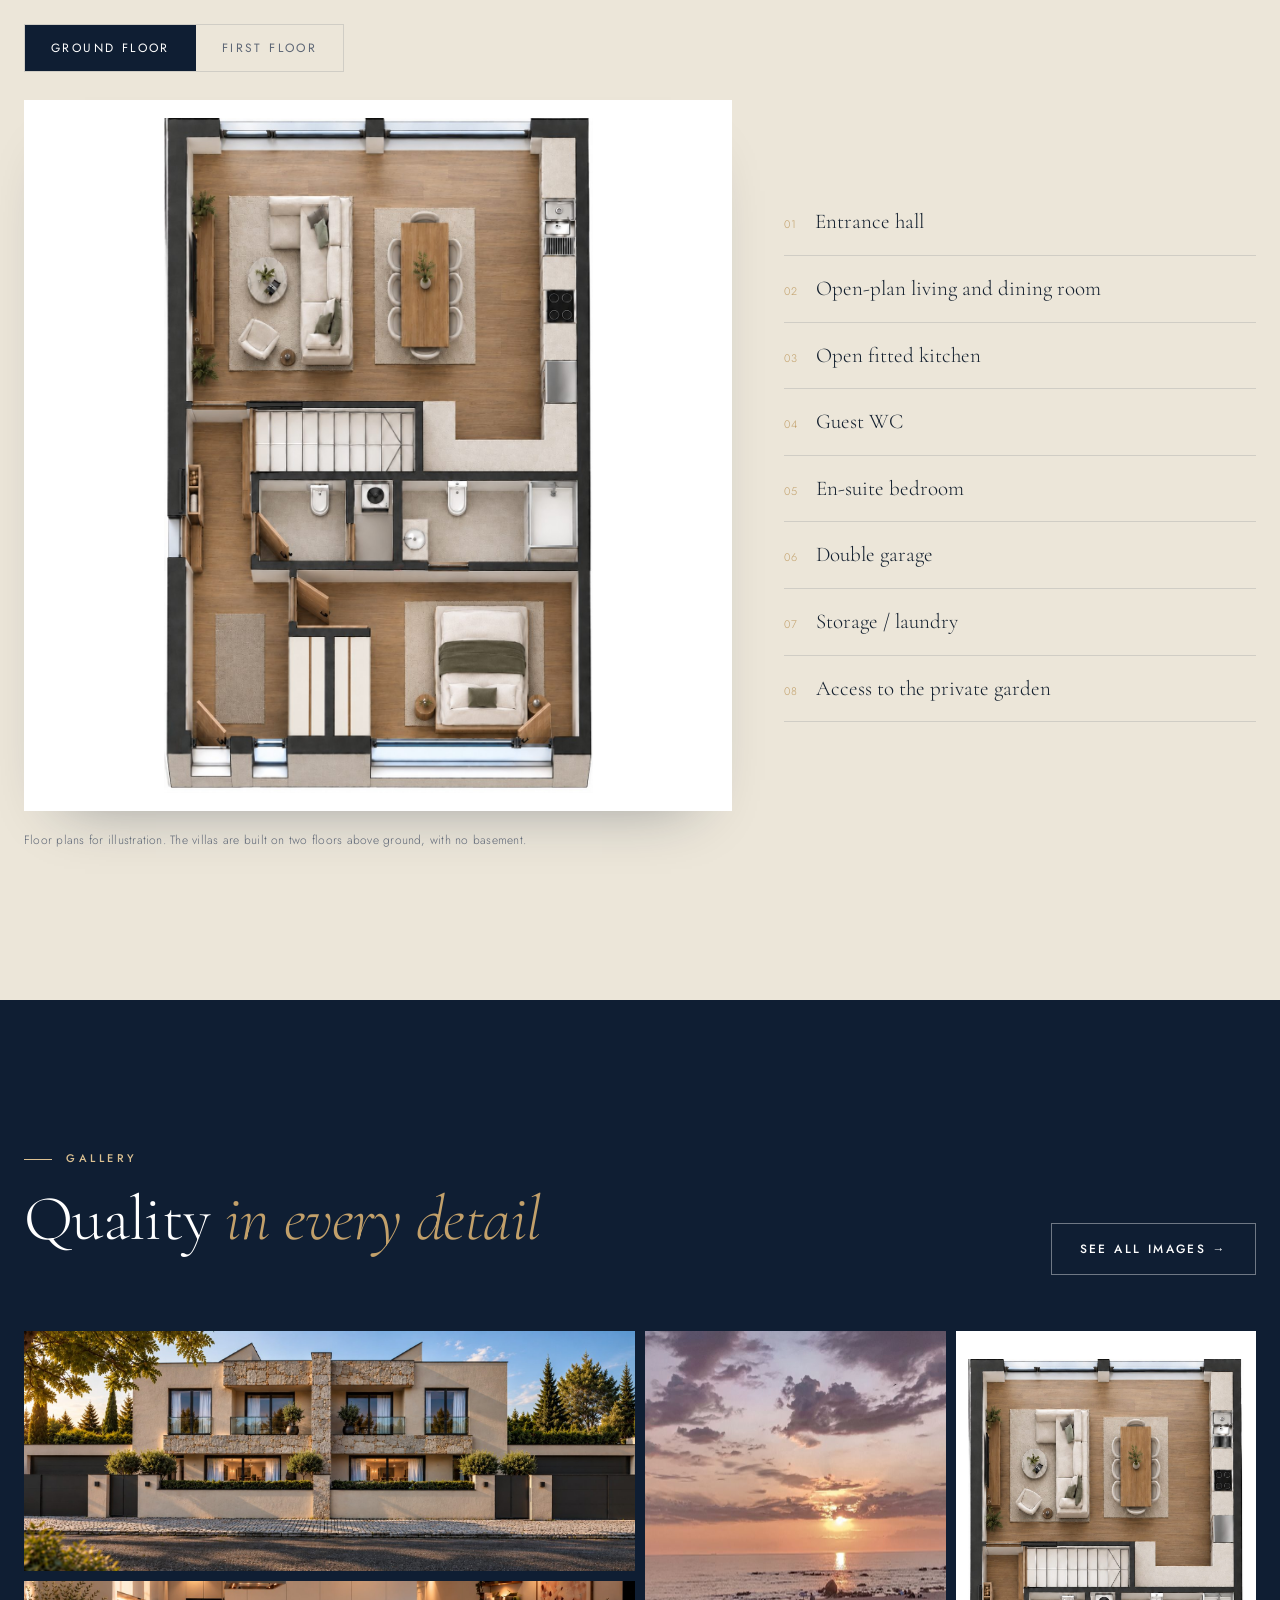
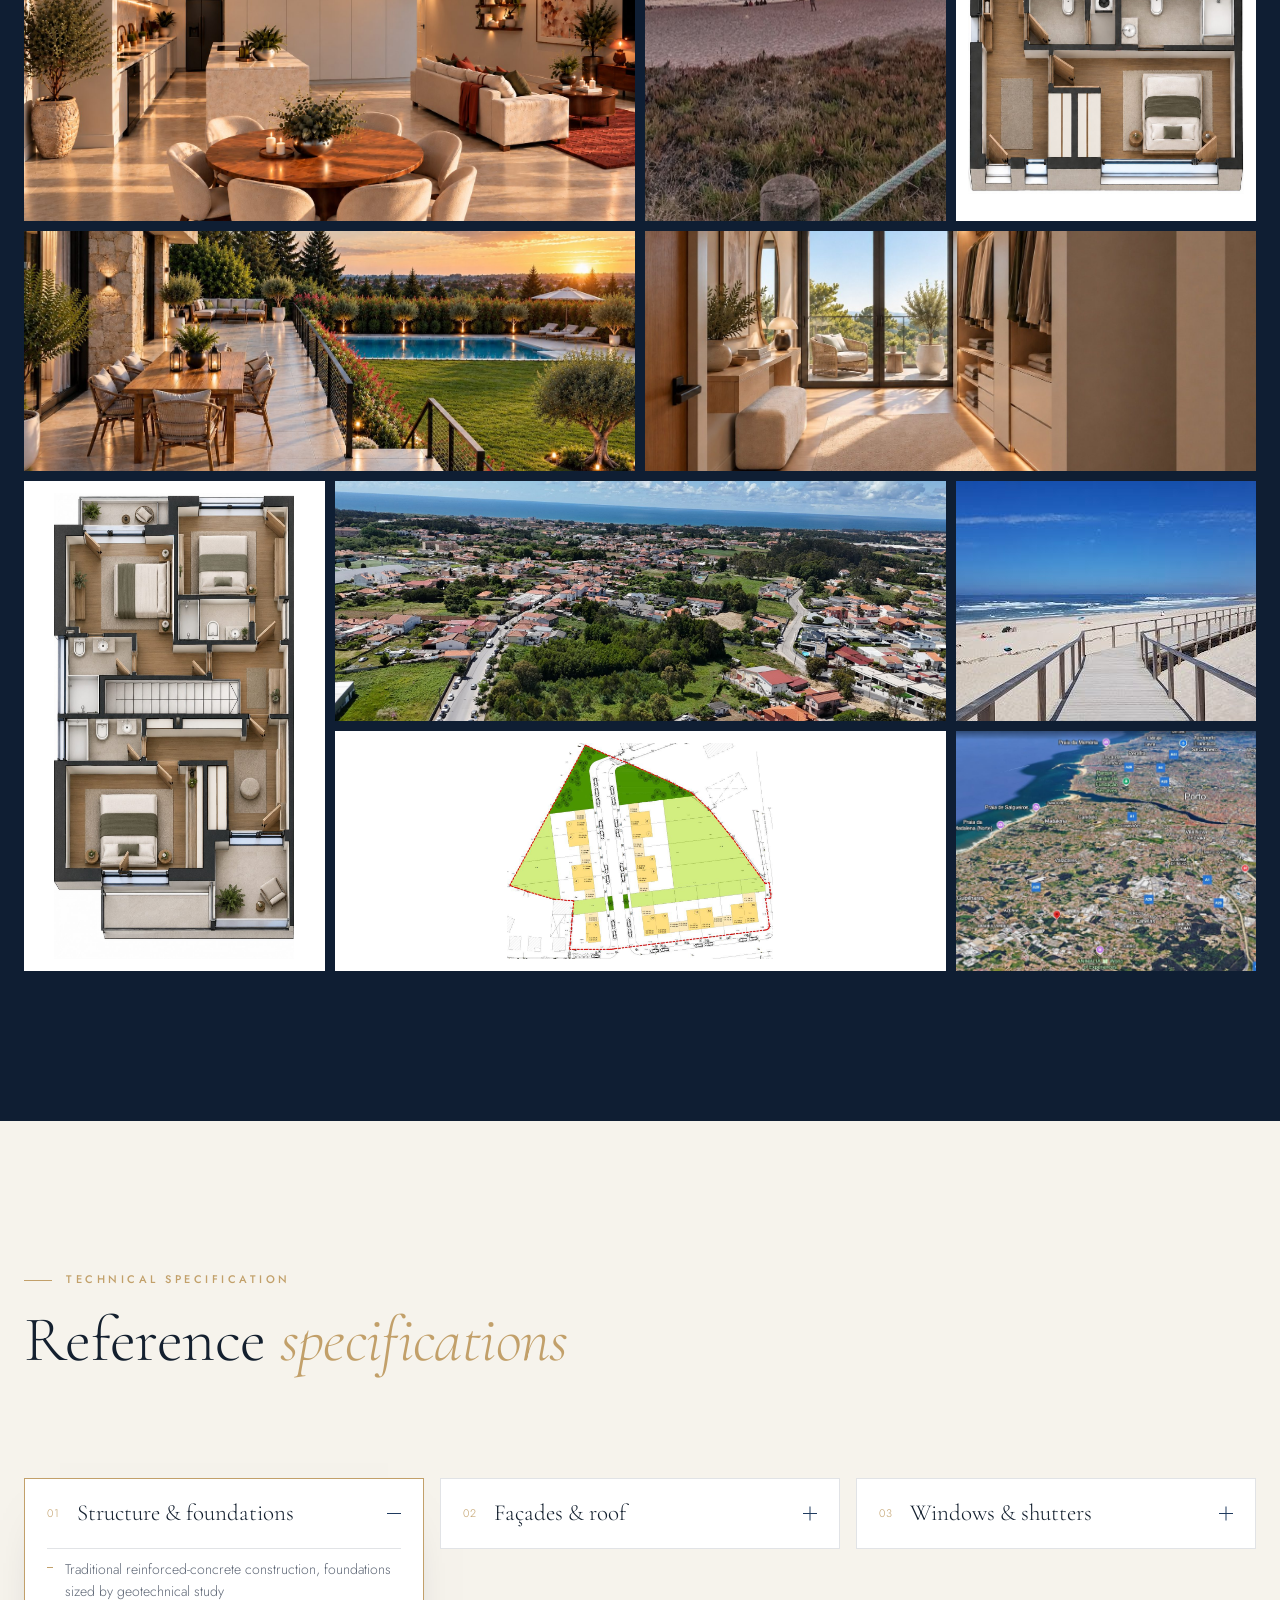
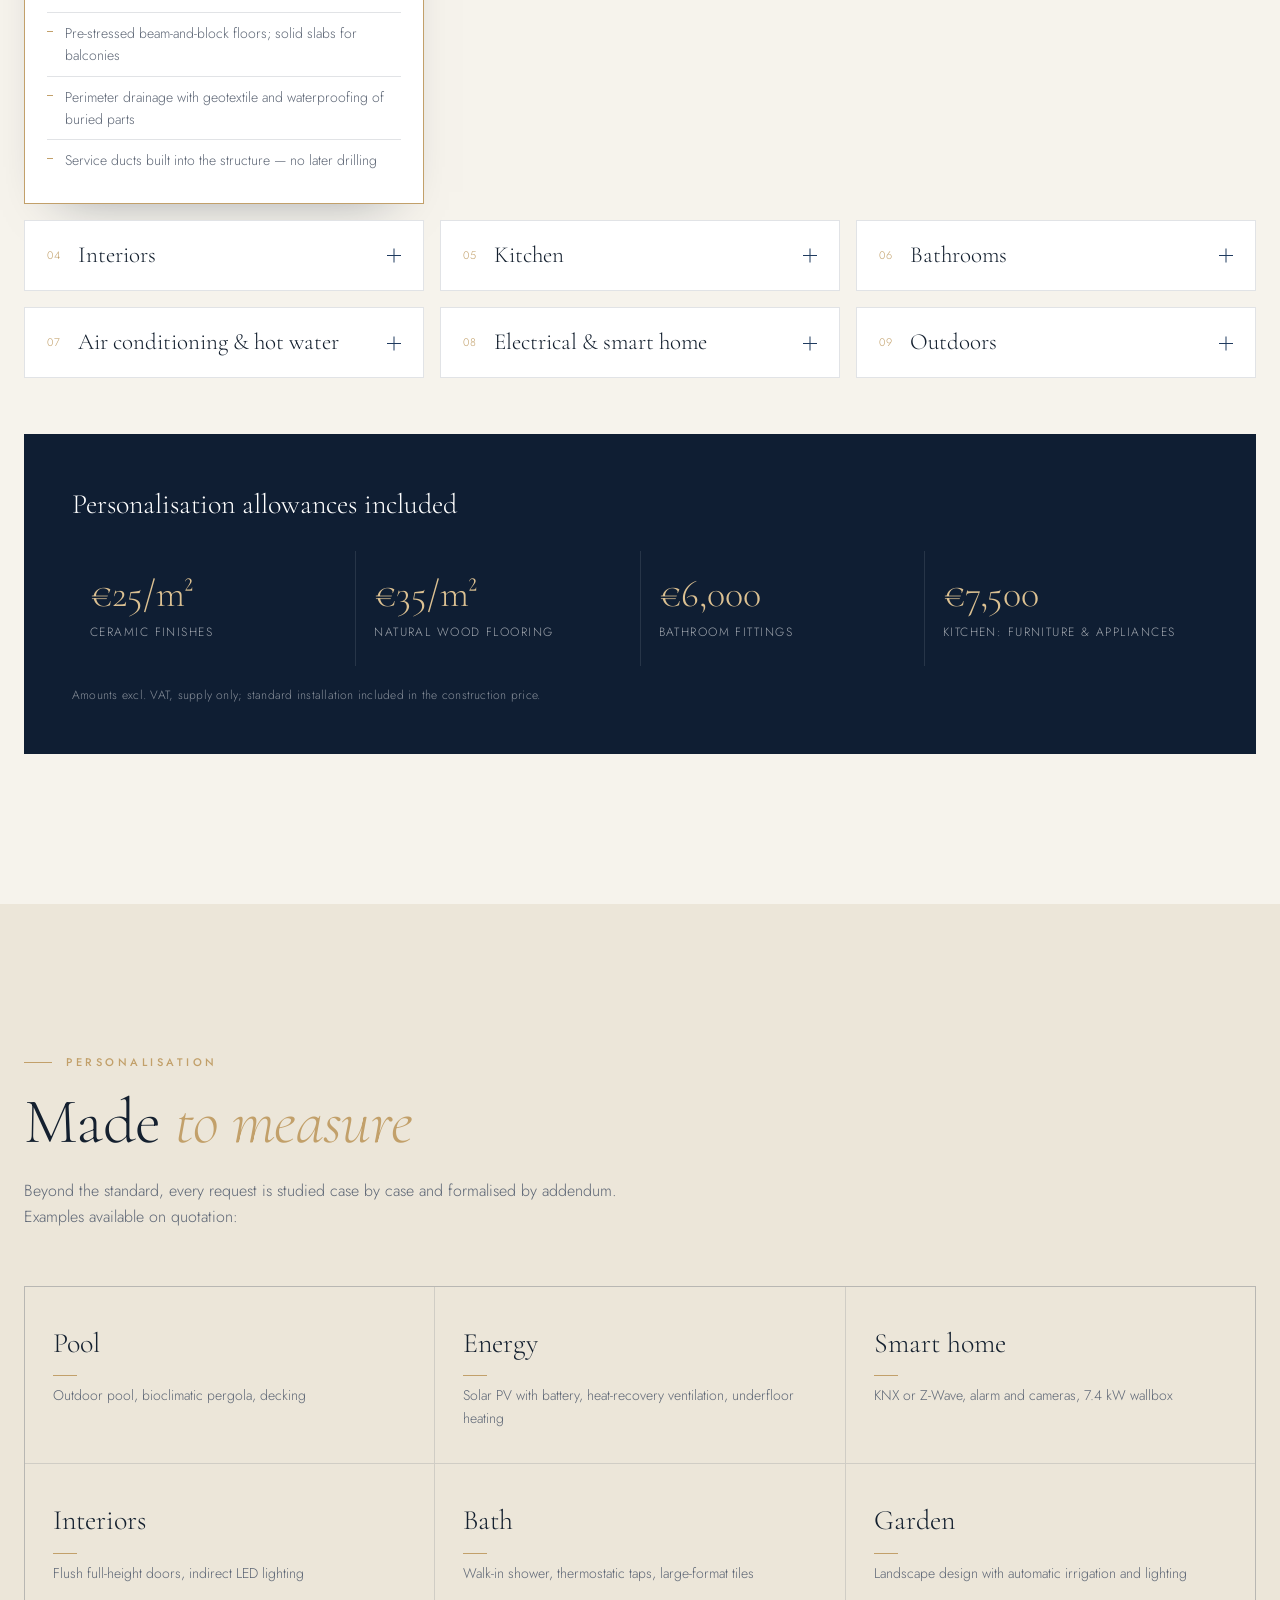
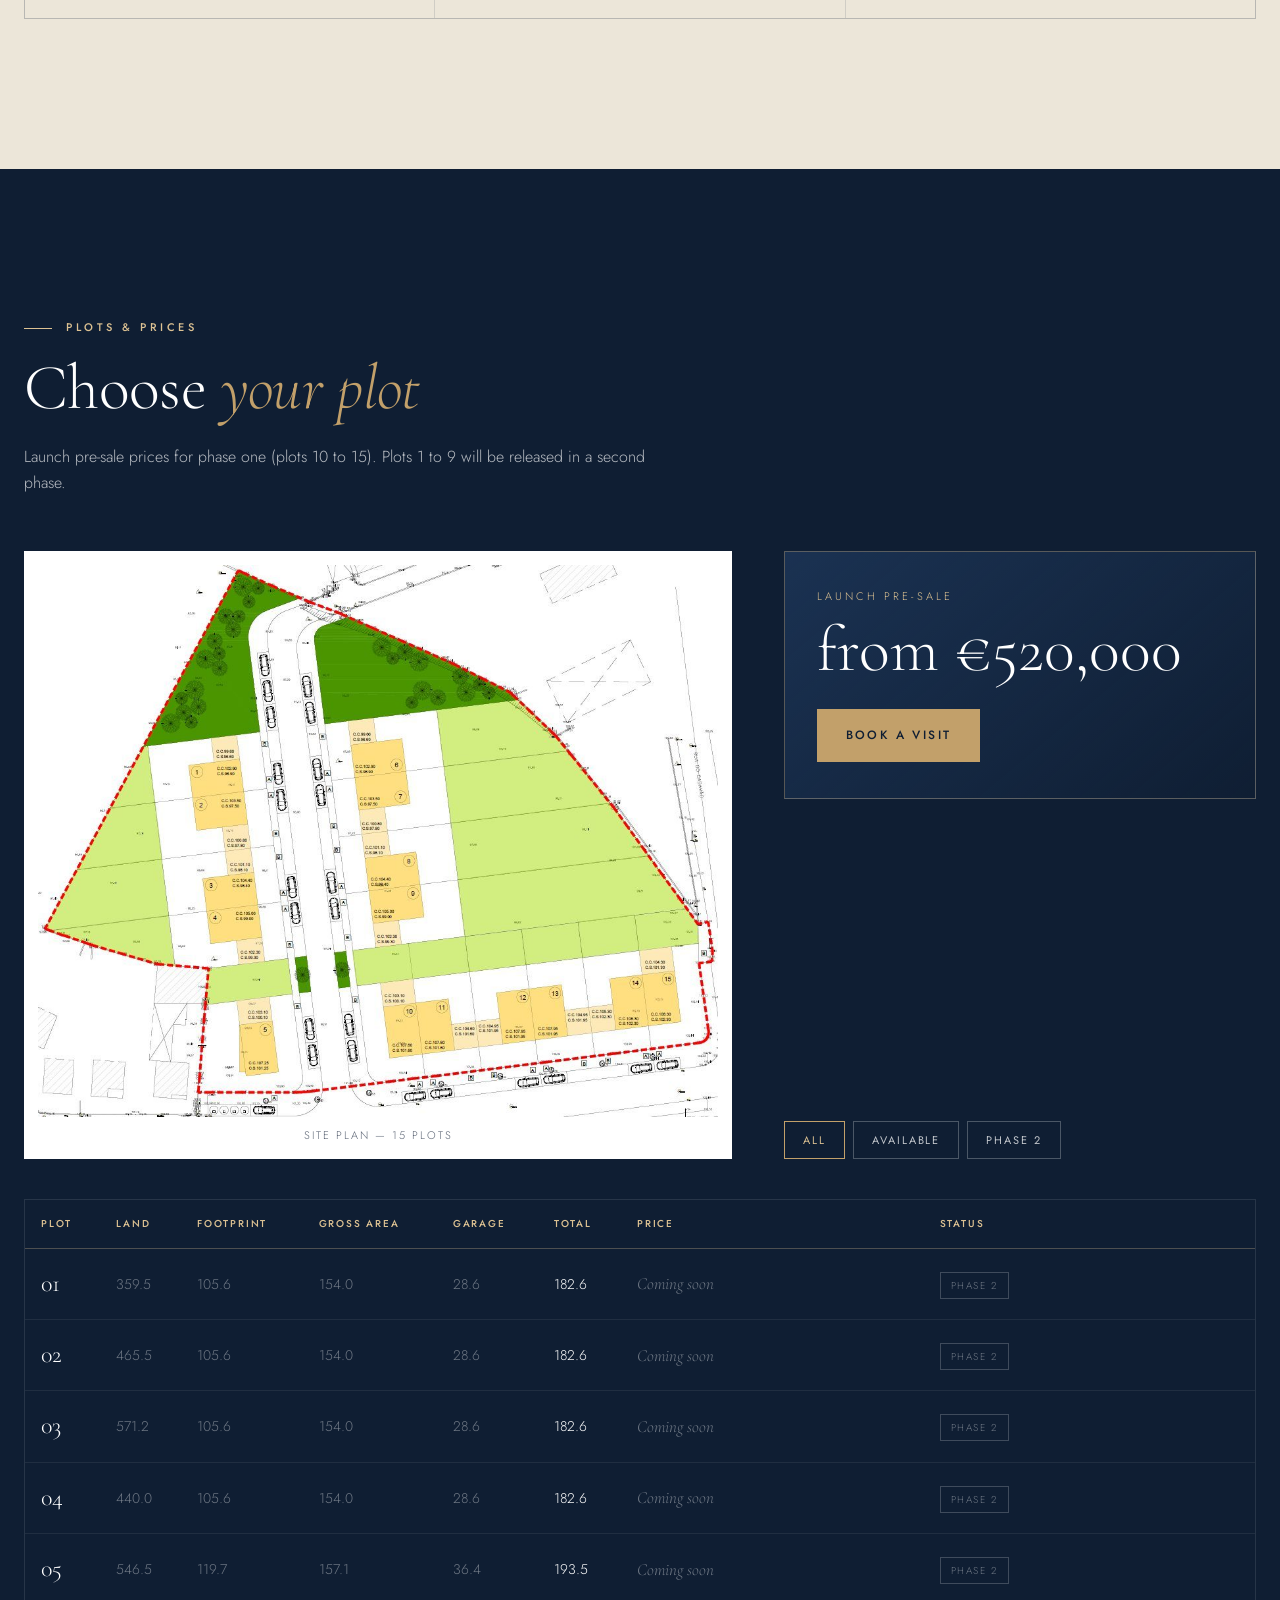
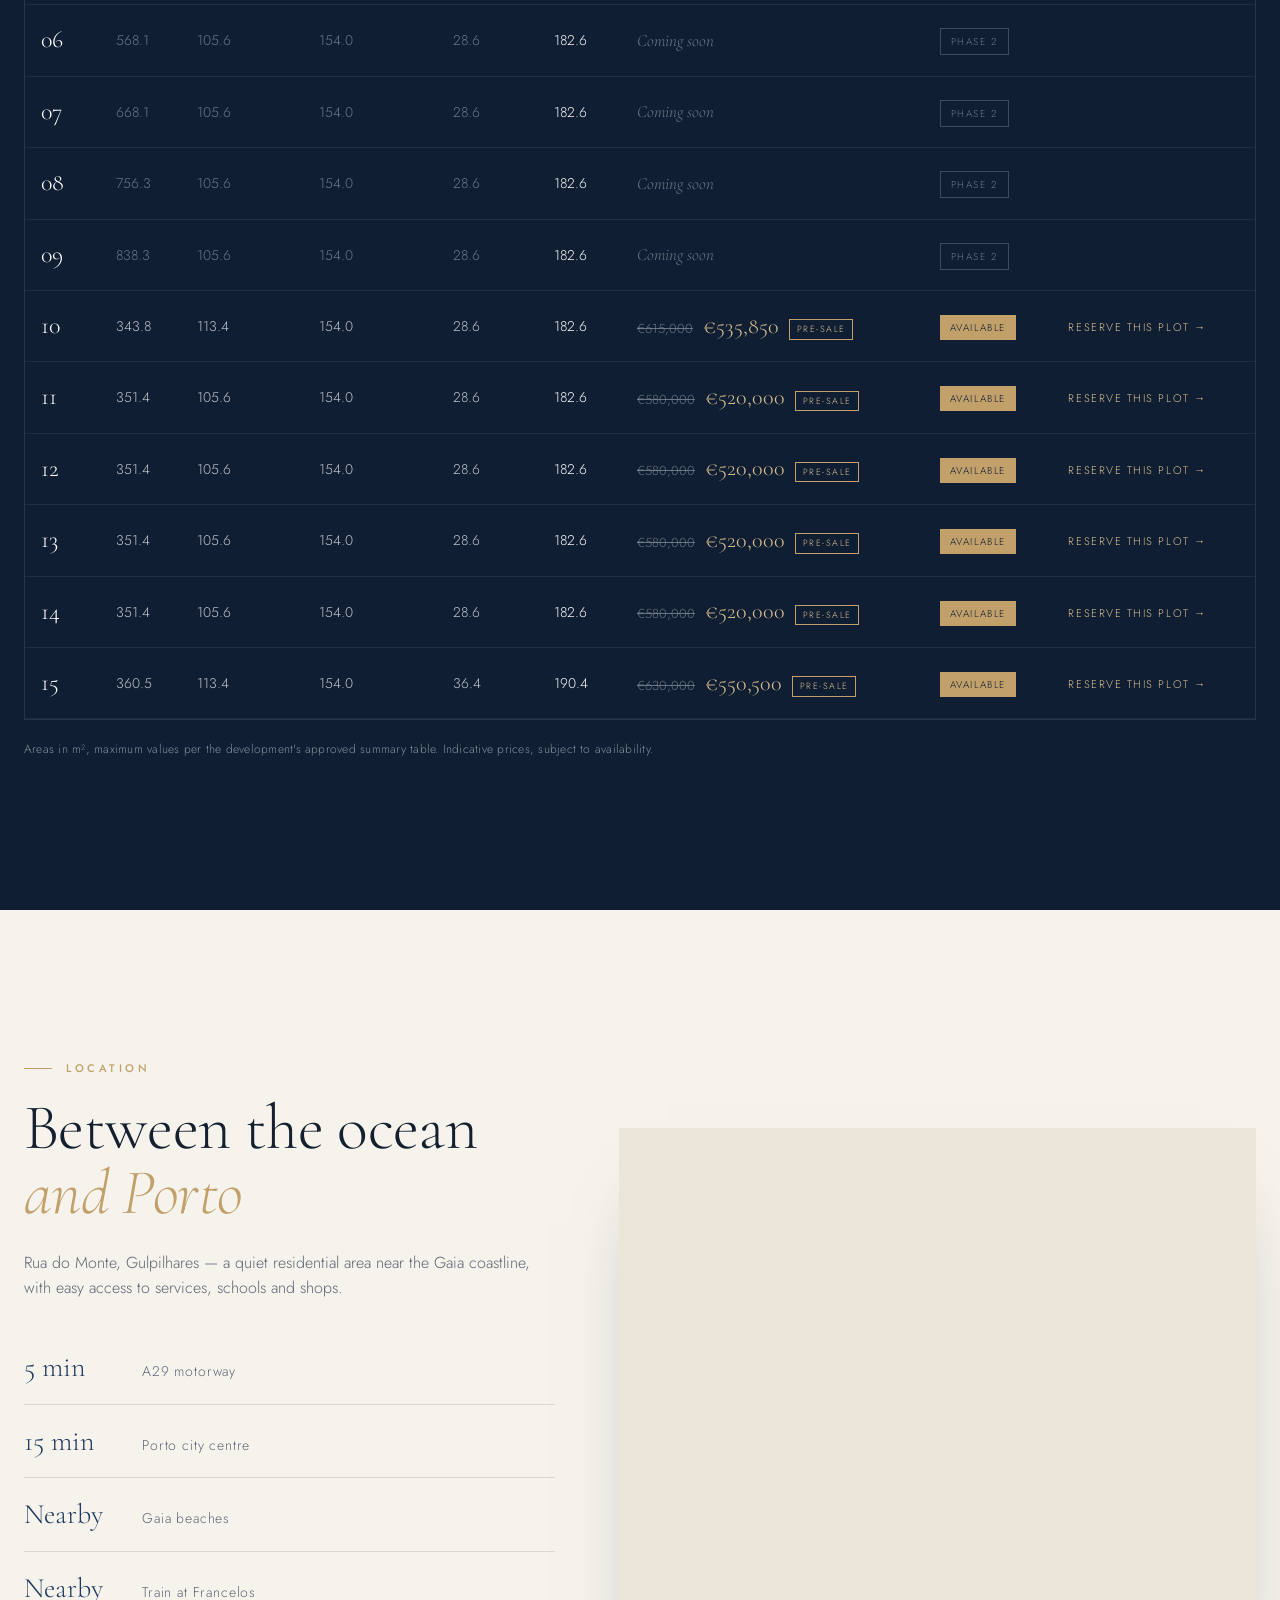
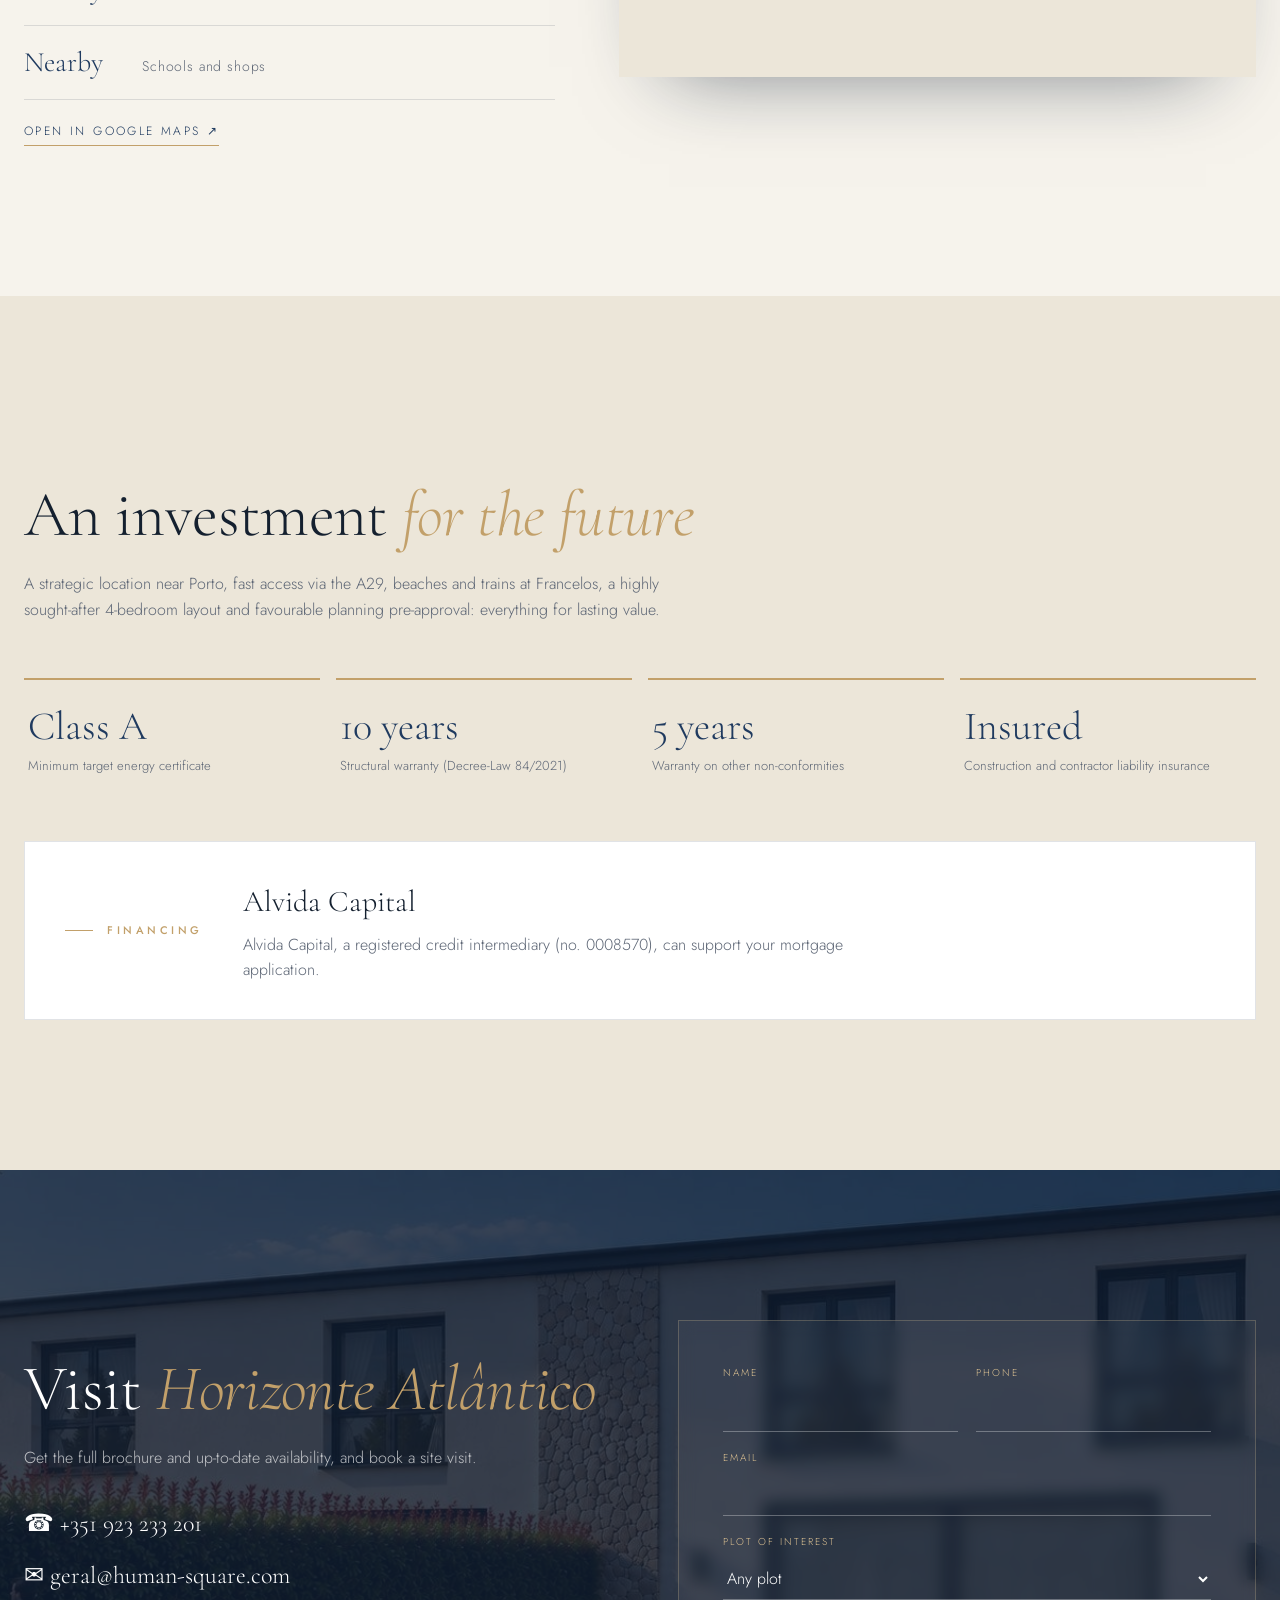
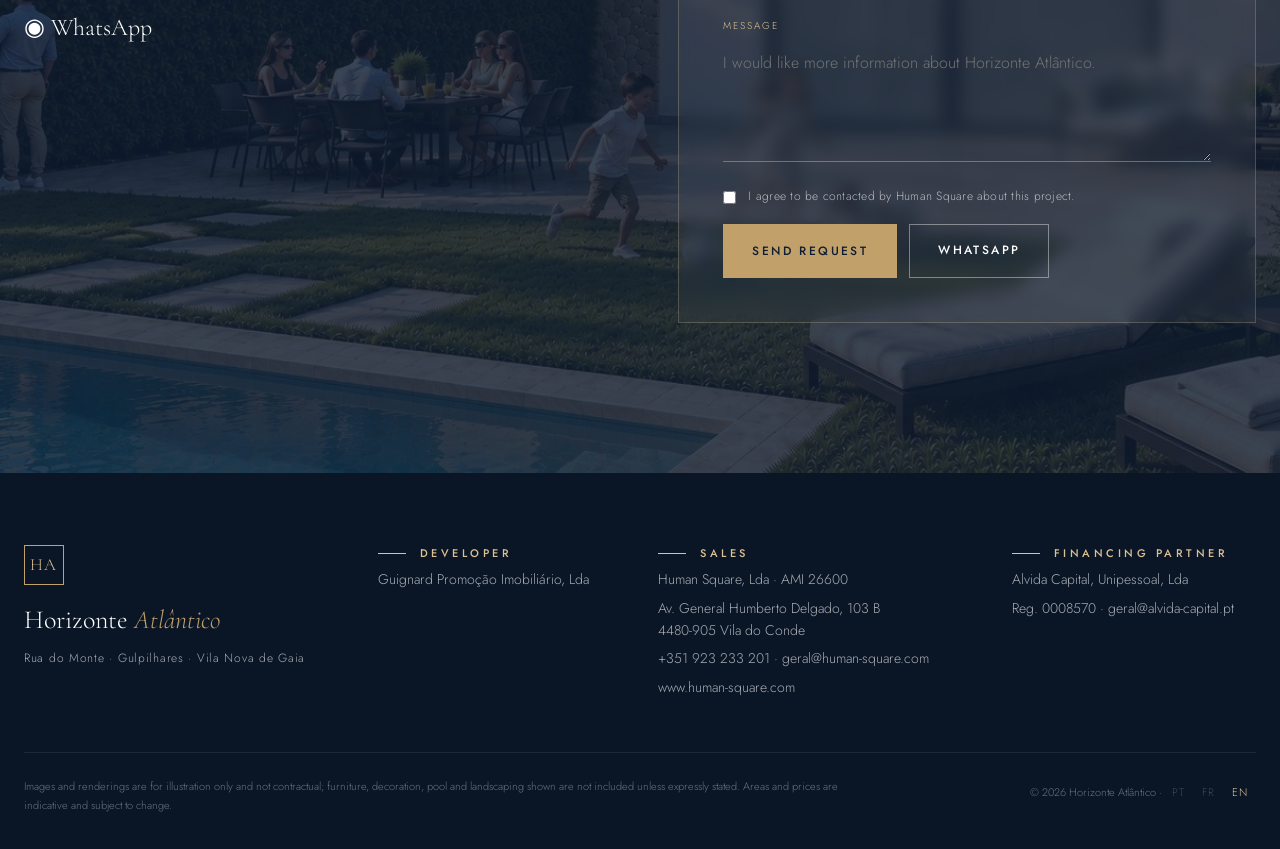
==== commit 0d52b49d: "Horizonte : nouvelle galerie (rendus 3D, plages de Gaia, plans 3D)" ====
--- a/wwwroot/horizonte/en/index.html
+++ b/wwwroot/horizonte/en/index.html
@@ -115,11 +115,11 @@
     </div>
     <div class="plan-wrap reveal">
       <div class="plan" data-pane="rc">
-        <figure class="plan-img" data-i="5"><img src="../img/planta_rc.jpg" alt="Ground floor plan" loading="lazy" /></figure>
+        <figure class="plan-img" data-i="4"><img src="../img/planta_3d_b.jpg" alt="Ground floor plan" loading="lazy" /></figure>
         <ul class="plan-list"><li>Entrance hall</li><li>Open-plan living and dining room</li><li>Open fitted kitchen</li><li>Guest WC</li><li>En-suite bedroom</li><li>Double garage</li><li>Storage / laundry</li><li>Access to the private garden</li></ul>
       </div>
       <div class="plan" data-pane="p1" hidden>
-        <figure class="plan-img" data-i="6"><img src="../img/planta_piso1.jpg" alt="First floor plan" loading="lazy" /></figure>
+        <figure class="plan-img" data-i="6"><img src="../img/planta_3d_a.jpg" alt="First floor plan" loading="lazy" /></figure>
         <ul class="plan-list"><li>Master suite with walk-in wardrobe and private bathroom</li><li>Two bedrooms with built-in wardrobes</li><li>Family bathroom</li><li>Balcony or terrace depending on the plot&#x27;s orientation</li></ul>
       </div>
     </div>
@@ -137,7 +137,7 @@
       </div>
       <button class="btn btn-ghost reveal" data-open="0">See all images →</button>
     </div>
-    <div class="gal"><figure class="gi g-wide reveal" data-i="0"><img src="../img/jardim_piscina.jpg" alt="Garden and pool" loading="lazy" /></figure><figure class="gi g-tall reveal" data-i="1"><img src="../img/hall_noite.jpg" alt="Entrance hall and living room" loading="lazy" /></figure><figure class="gi  reveal" data-i="2"><img src="../img/suite.jpg" alt="Suite" loading="lazy" /></figure><figure class="gi g-tall reveal" data-i="3"><img src="../img/corredor.jpg" alt="Hallway" loading="lazy" /></figure><figure class="gi g-wide reveal" data-i="4"><img src="../img/terreno_mar.jpg" alt="Aerial view of the site and the ocean" loading="lazy" /></figure><figure class="gi g-plan reveal" data-i="5"><img src="../img/planta_rc.jpg" alt="Ground floor plan" loading="lazy" /></figure><figure class="gi g-plan reveal" data-i="6"><img src="../img/planta_piso1.jpg" alt="First floor plan" loading="lazy" /></figure><figure class="gi g-plan reveal" data-i="7"><img src="../img/implantacao.jpg" alt="Site plan" loading="lazy" /></figure><figure class="gi  reveal" data-i="8"><img src="../img/localizacao.jpg" alt="Gulpilhares location" loading="lazy" /></figure></div>
+    <div class="gal"><figure class="gi g-wide reveal" data-i="0"><img src="../img/duplex_entardecer.jpg" alt="Semi-detached villas at dusk" loading="lazy" /></figure><figure class="gi g-tall reveal" data-i="1"><img src="../img/praia_gaia.jpg" alt="Sunset on the beaches of Gaia" loading="lazy" /></figure><figure class="gi g-wide reveal" data-i="2"><img src="../img/sala_cozinha_dourada.jpg" alt="Open-plan living room and kitchen" loading="lazy" /></figure><figure class="gi g-wide reveal" data-i="3"><img src="../img/terraco_por_do_sol.jpg" alt="Terrace overlooking the garden and pool at sunset" loading="lazy" /></figure><figure class="gi g-plan g-tall reveal" data-i="4"><img src="../img/planta_3d_b.jpg" alt="Ground floor plan" loading="lazy" /></figure><figure class="gi g-wide reveal" data-i="5"><img src="../img/vista_whatsapp.jpg" alt="Suite with walk-in closet and outdoor access" loading="lazy" /></figure><figure class="gi g-plan g-tall reveal" data-i="6"><img src="../img/planta_3d_a.jpg" alt="First floor plan" loading="lazy" /></figure><figure class="gi g-wide reveal" data-i="7"><img src="../img/terreno_mar.jpg" alt="Aerial view of the site and the ocean" loading="lazy" /></figure><figure class="gi  reveal" data-i="8"><img src="../img/praias_gaia.jpg" alt="Boardwalks and beaches of Vila Nova de Gaia" loading="lazy" /></figure><figure class="gi g-plan g-wide reveal" data-i="9"><img src="../img/implantacao.jpg" alt="Site plan" loading="lazy" /></figure><figure class="gi  reveal" data-i="10"><img src="../img/localizacao.jpg" alt="Gulpilhares location" loading="lazy" /></figure></div>
   </div>
 </section>
 
@@ -179,7 +179,7 @@
       <p class="txt light reveal">Launch pre-sale prices for phase one (plots 10 to 15). Plots 1 to 9 will be released in a second phase.</p>
     </div>
     <div class="lots-grid">
-      <figure class="lots-plan reveal" data-i="7"><img src="../img/implantacao.jpg" alt="Site plan" loading="lazy" /><figcaption>Site plan — 15 plots</figcaption></figure>
+      <figure class="lots-plan reveal" data-i="9"><img src="../img/implantacao.jpg" alt="Site plan" loading="lazy" /><figcaption>Site plan — 15 plots</figcaption></figure>
       <div class="lots-side reveal">
         <div class="presale">
           <span>Launch pre-sale</span>
@@ -303,7 +303,7 @@
   <button class="lb-n" aria-label="next">›</button>
 </div>
 
-<script>window.HA={gal:[{"src": "../img/jardim_piscina.jpg", "alt": "Garden and pool"}, {"src": "../img/hall_noite.jpg", "alt": "Entrance hall and living room"}, {"src": "../img/suite.jpg", "alt": "Suite"}, {"src": "../img/corredor.jpg", "alt": "Hallway"}, {"src": "../img/terreno_mar.jpg", "alt": "Aerial view of the site and the ocean"}, {"src": "../img/planta_rc.jpg", "alt": "Ground floor plan"}, {"src": "../img/planta_piso1.jpg", "alt": "First floor plan"}, {"src": "../img/implantacao.jpg", "alt": "Site plan"}, {"src": "../img/localizacao.jpg", "alt": "Gulpilhares location"}],t:{"ok": "Thank you! Your email app has opened with your request — just press send.", "subject": "Information request — Horizonte Atlântico", "lot": "Plot", "name": "Name", "email": "Email", "phone": "Phone", "lang": "en"},email:"geral@human-square.com",wa:"351923233201"};</script>
+<script>window.HA={gal:[{"src": "../img/duplex_entardecer.jpg", "alt": "Semi-detached villas at dusk"}, {"src": "../img/praia_gaia.jpg", "alt": "Sunset on the beaches of Gaia"}, {"src": "../img/sala_cozinha_dourada.jpg", "alt": "Open-plan living room and kitchen"}, {"src": "../img/terraco_por_do_sol.jpg", "alt": "Terrace overlooking the garden and pool at sunset"}, {"src": "../img/planta_3d_b.jpg", "alt": "Ground floor plan"}, {"src": "../img/vista_whatsapp.jpg", "alt": "Suite with walk-in closet and outdoor access"}, {"src": "../img/planta_3d_a.jpg", "alt": "First floor plan"}, {"src": "../img/terreno_mar.jpg", "alt": "Aerial view of the site and the ocean"}, {"src": "../img/praias_gaia.jpg", "alt": "Boardwalks and beaches of Vila Nova de Gaia"}, {"src": "../img/implantacao.jpg", "alt": "Site plan"}, {"src": "../img/localizacao.jpg", "alt": "Gulpilhares location"}],t:{"ok": "Thank you! Your email app has opened with your request — just press send.", "subject": "Information request — Horizonte Atlântico", "lot": "Plot", "name": "Name", "email": "Email", "phone": "Phone", "lang": "en"},email:"geral@human-square.com",wa:"351923233201"};</script>
 <script src="../assets/app.js" defer></script>
 </body>
 </html>
--- a/wwwroot/horizonte/assets/style.css
+++ b/wwwroot/horizonte/assets/style.css
@@ -120,6 +120,7 @@
 .tab.on{background:var(--navy);color:#fff}
 .plan{display:grid;grid-template-columns:3fr 2fr;gap:clamp(24px,4vw,64px);align-items:center}
 .plan-img{background:#fff;padding:18px;box-shadow:0 30px 60px -40px rgba(15,30,51,.45);cursor:zoom-in}
+.plan-img img{display:block;max-height:min(680px,75vh);width:auto;max-width:100%;margin:0 auto}
 .plan[hidden]{display:none}
 .plan-list{list-style:none;counter-reset:c}
 .plan-list li{counter-increment:c;display:flex;gap:18px;align-items:baseline;padding:16px 0;border-bottom:1px solid var(--line);font-family:var(--serif);font-size:21px}
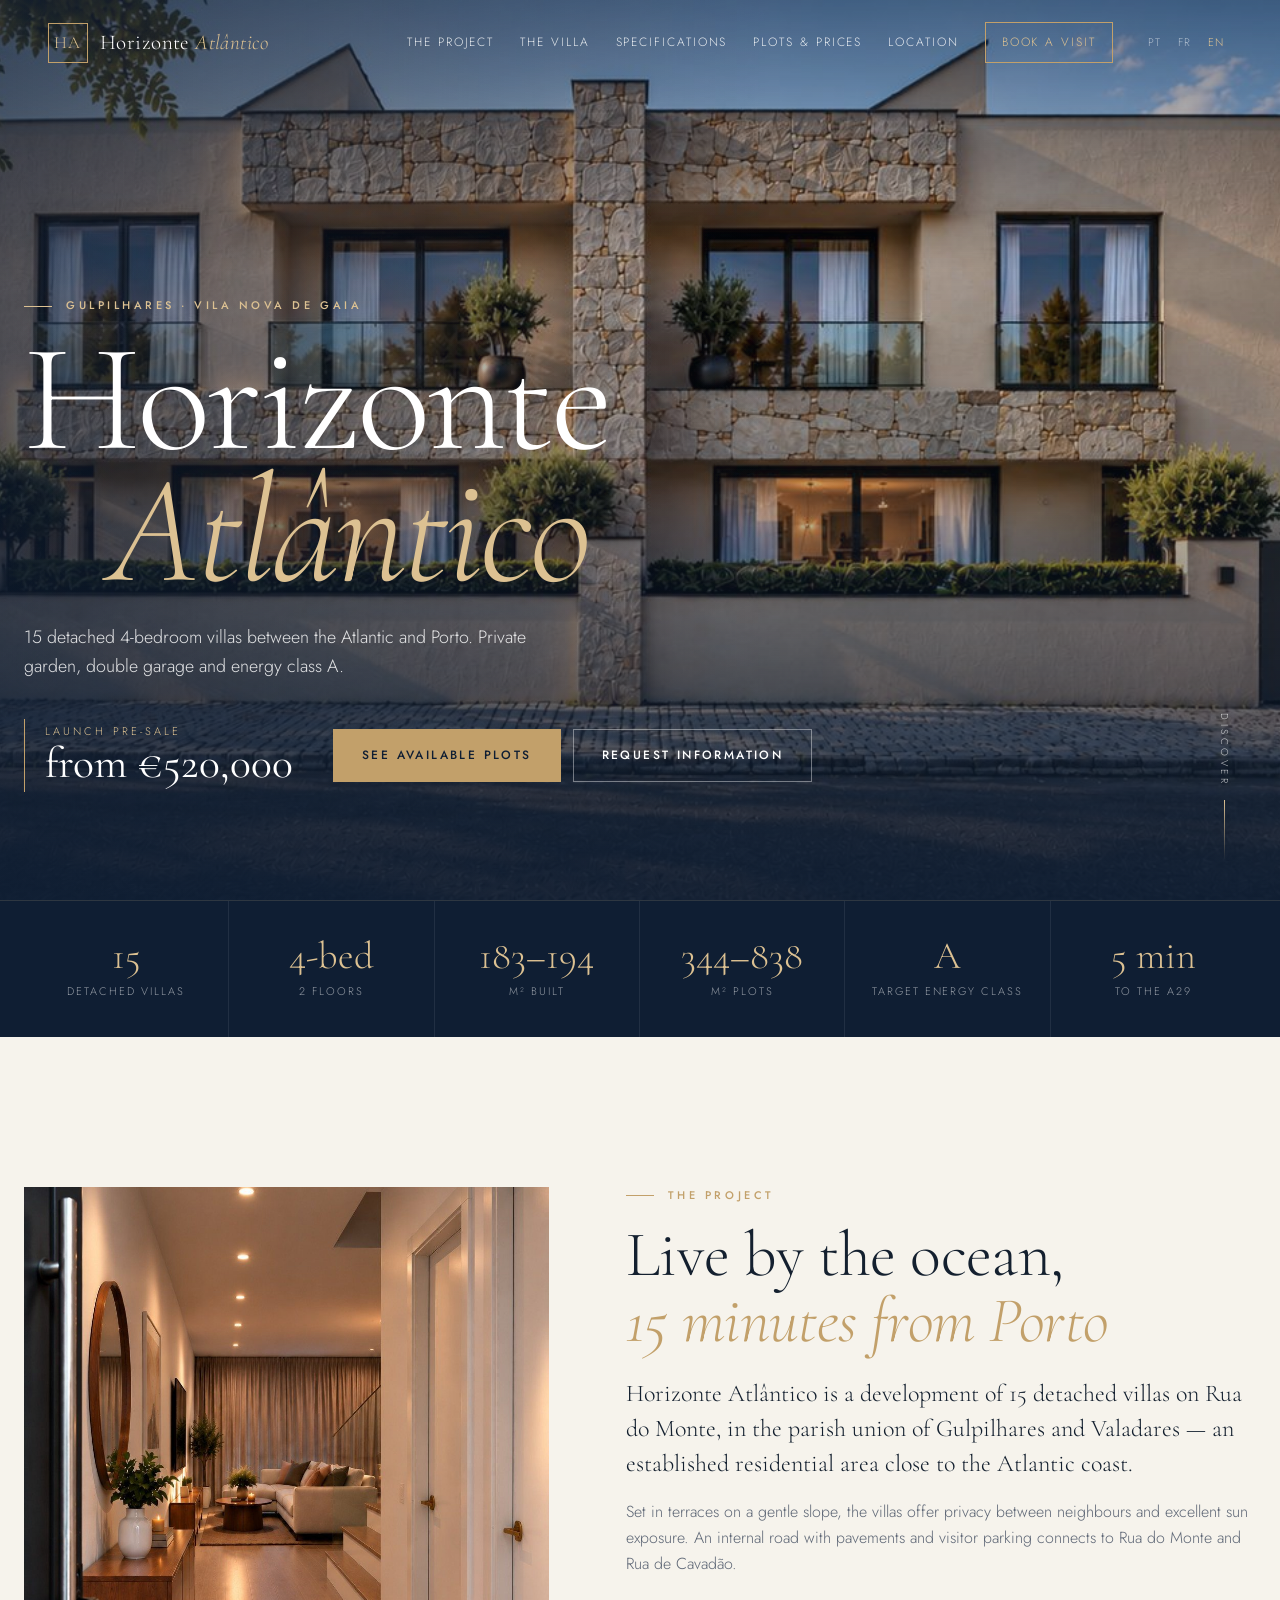
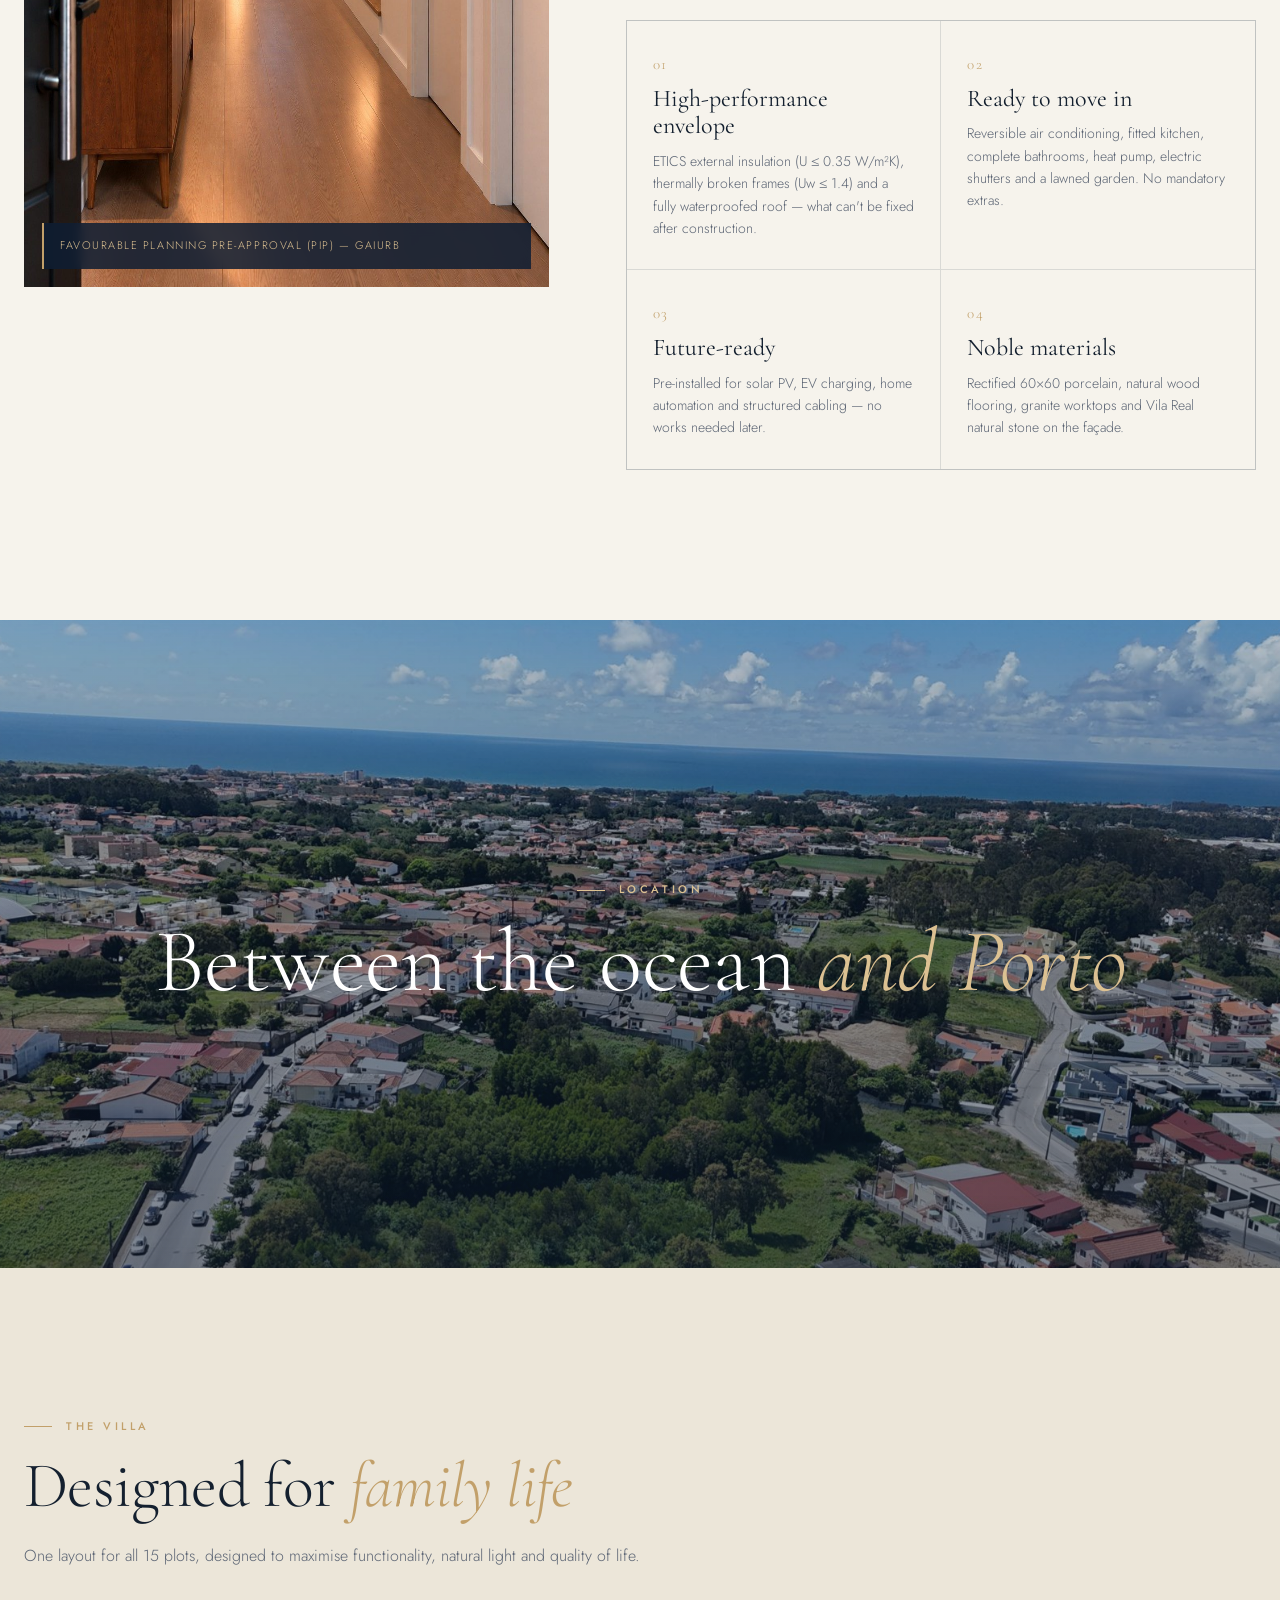
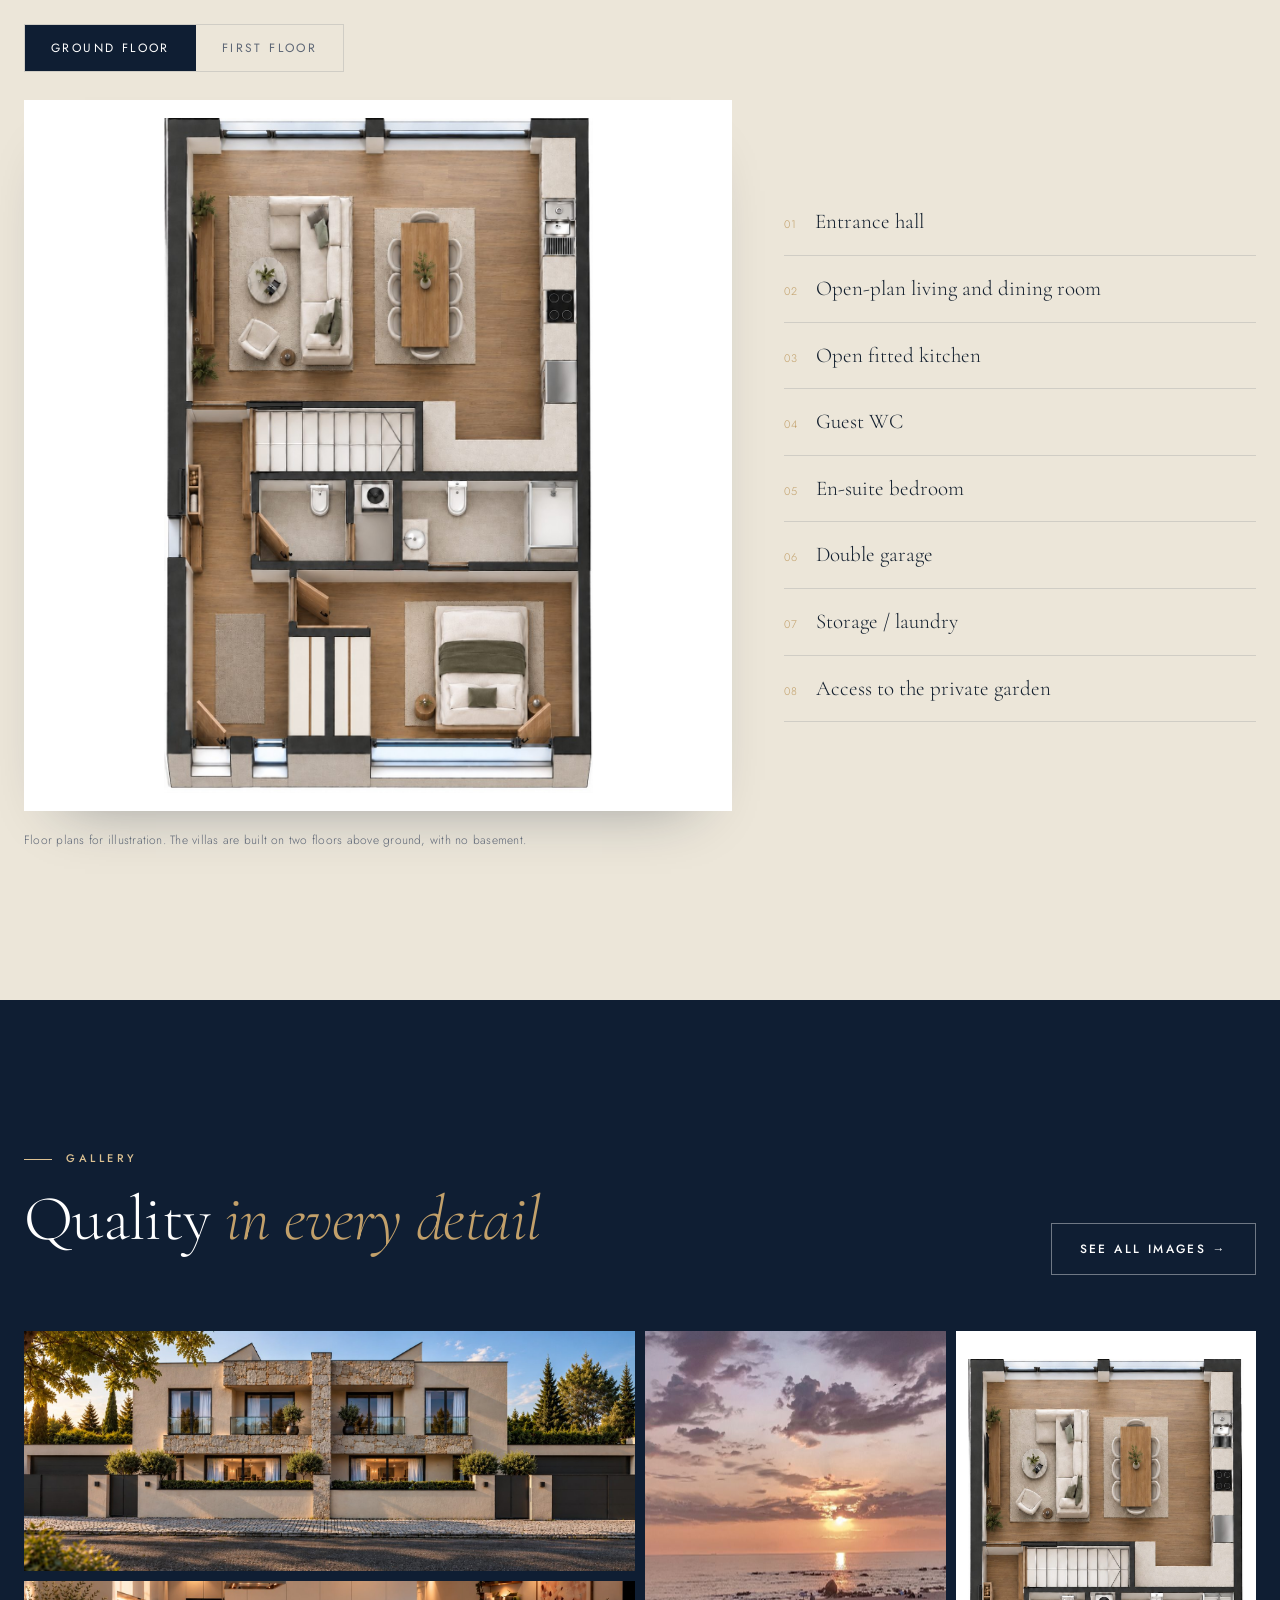
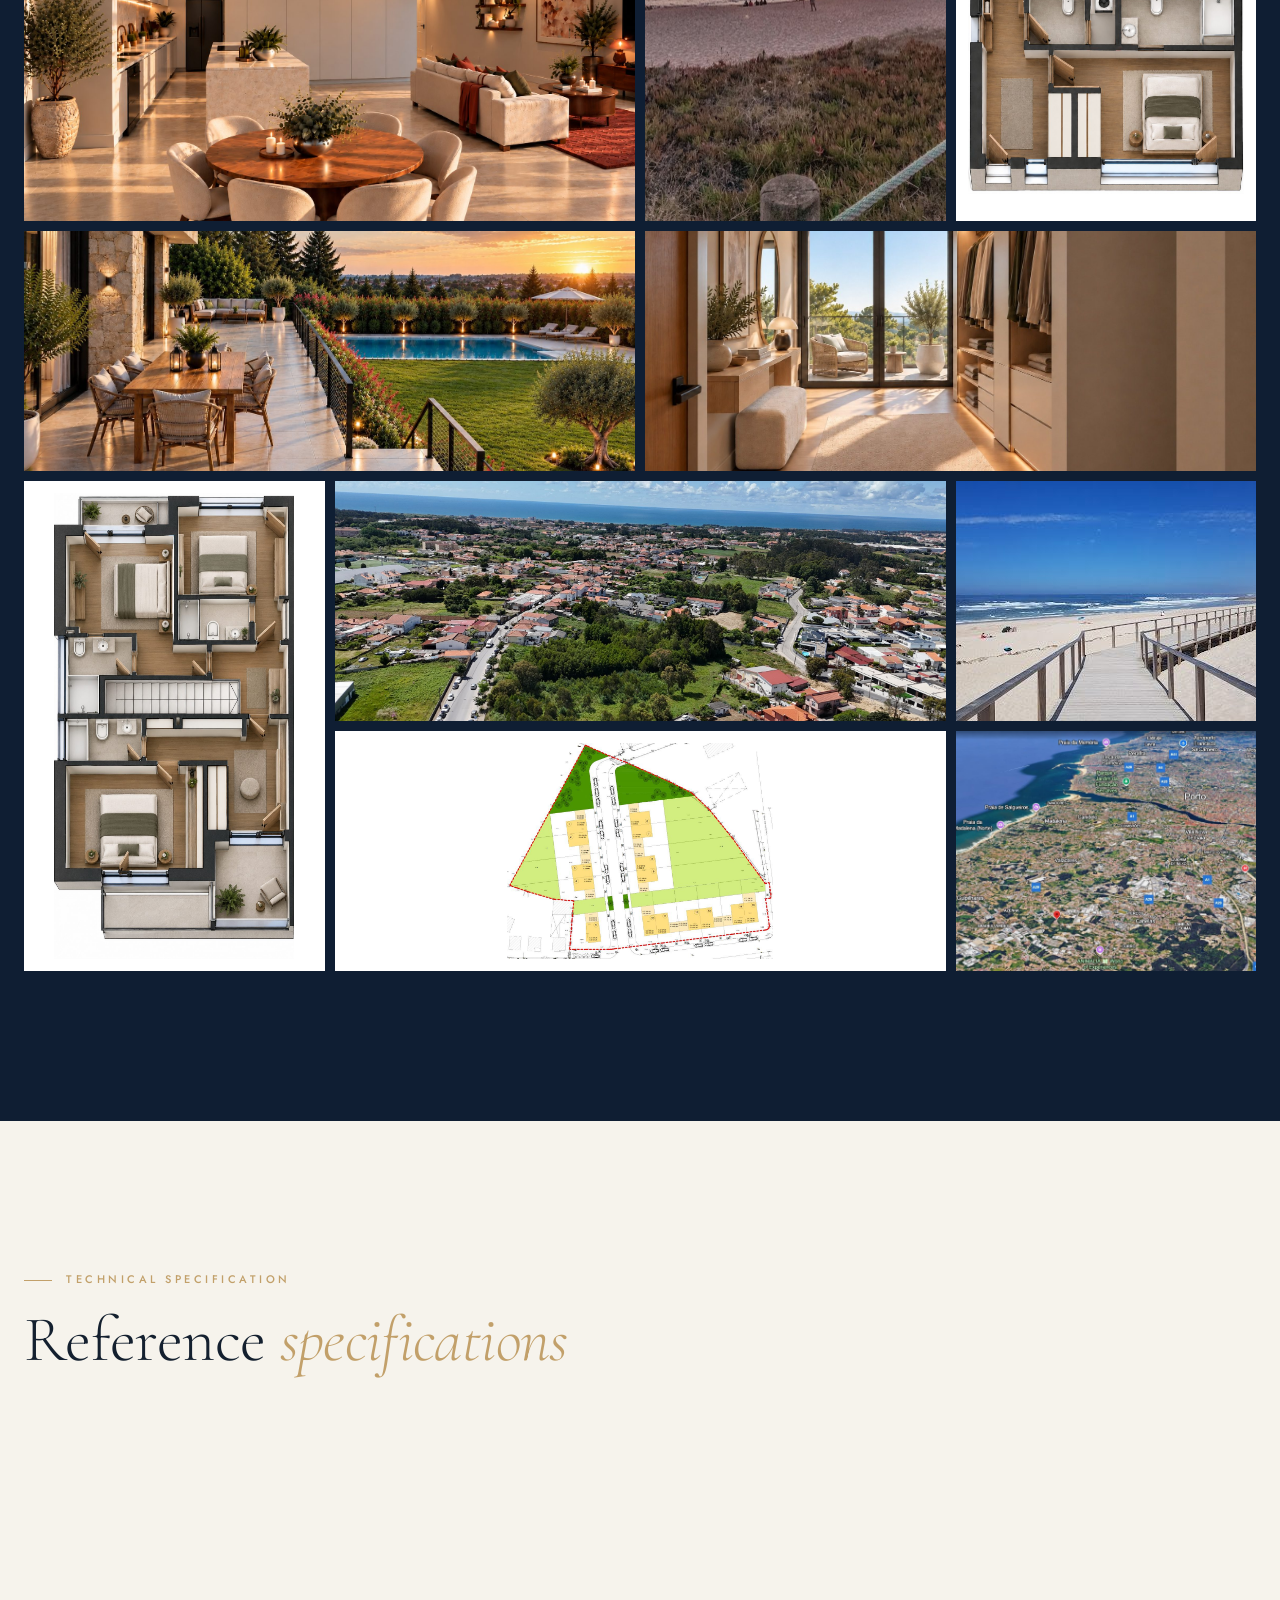
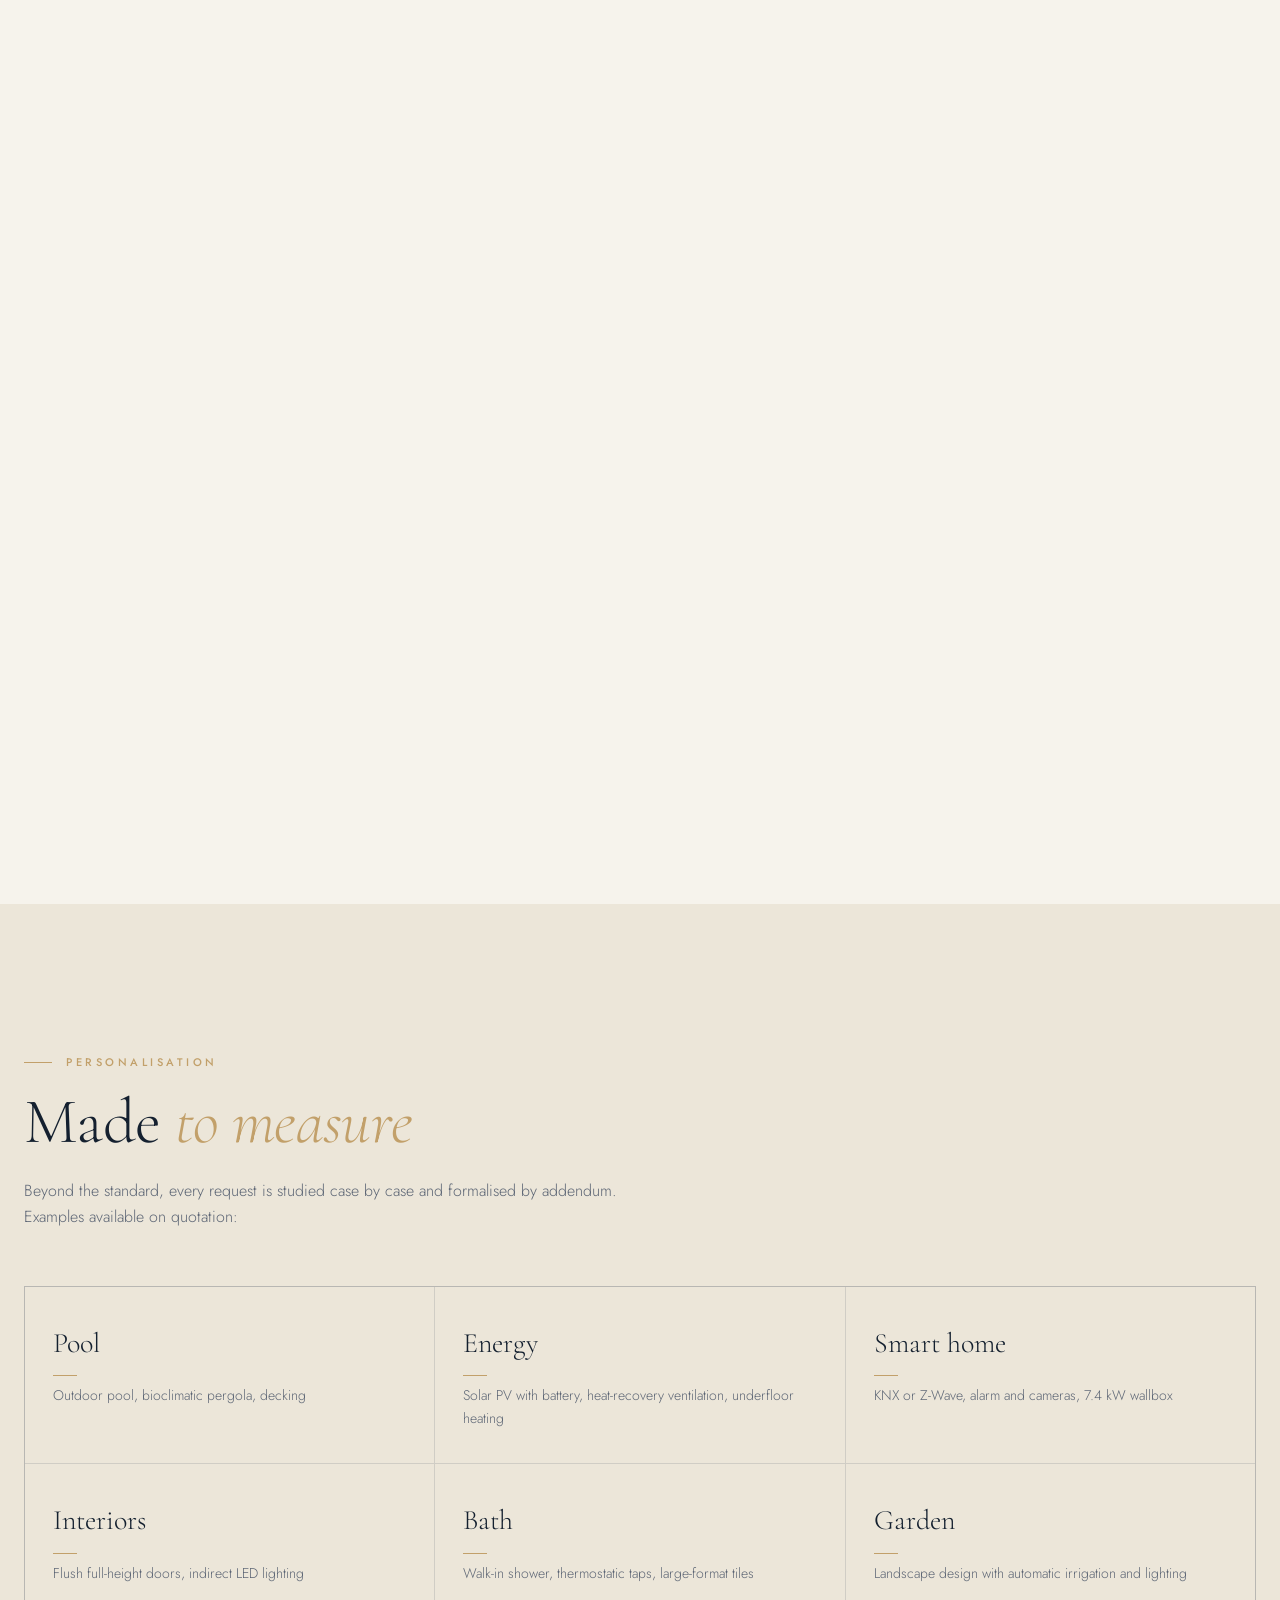
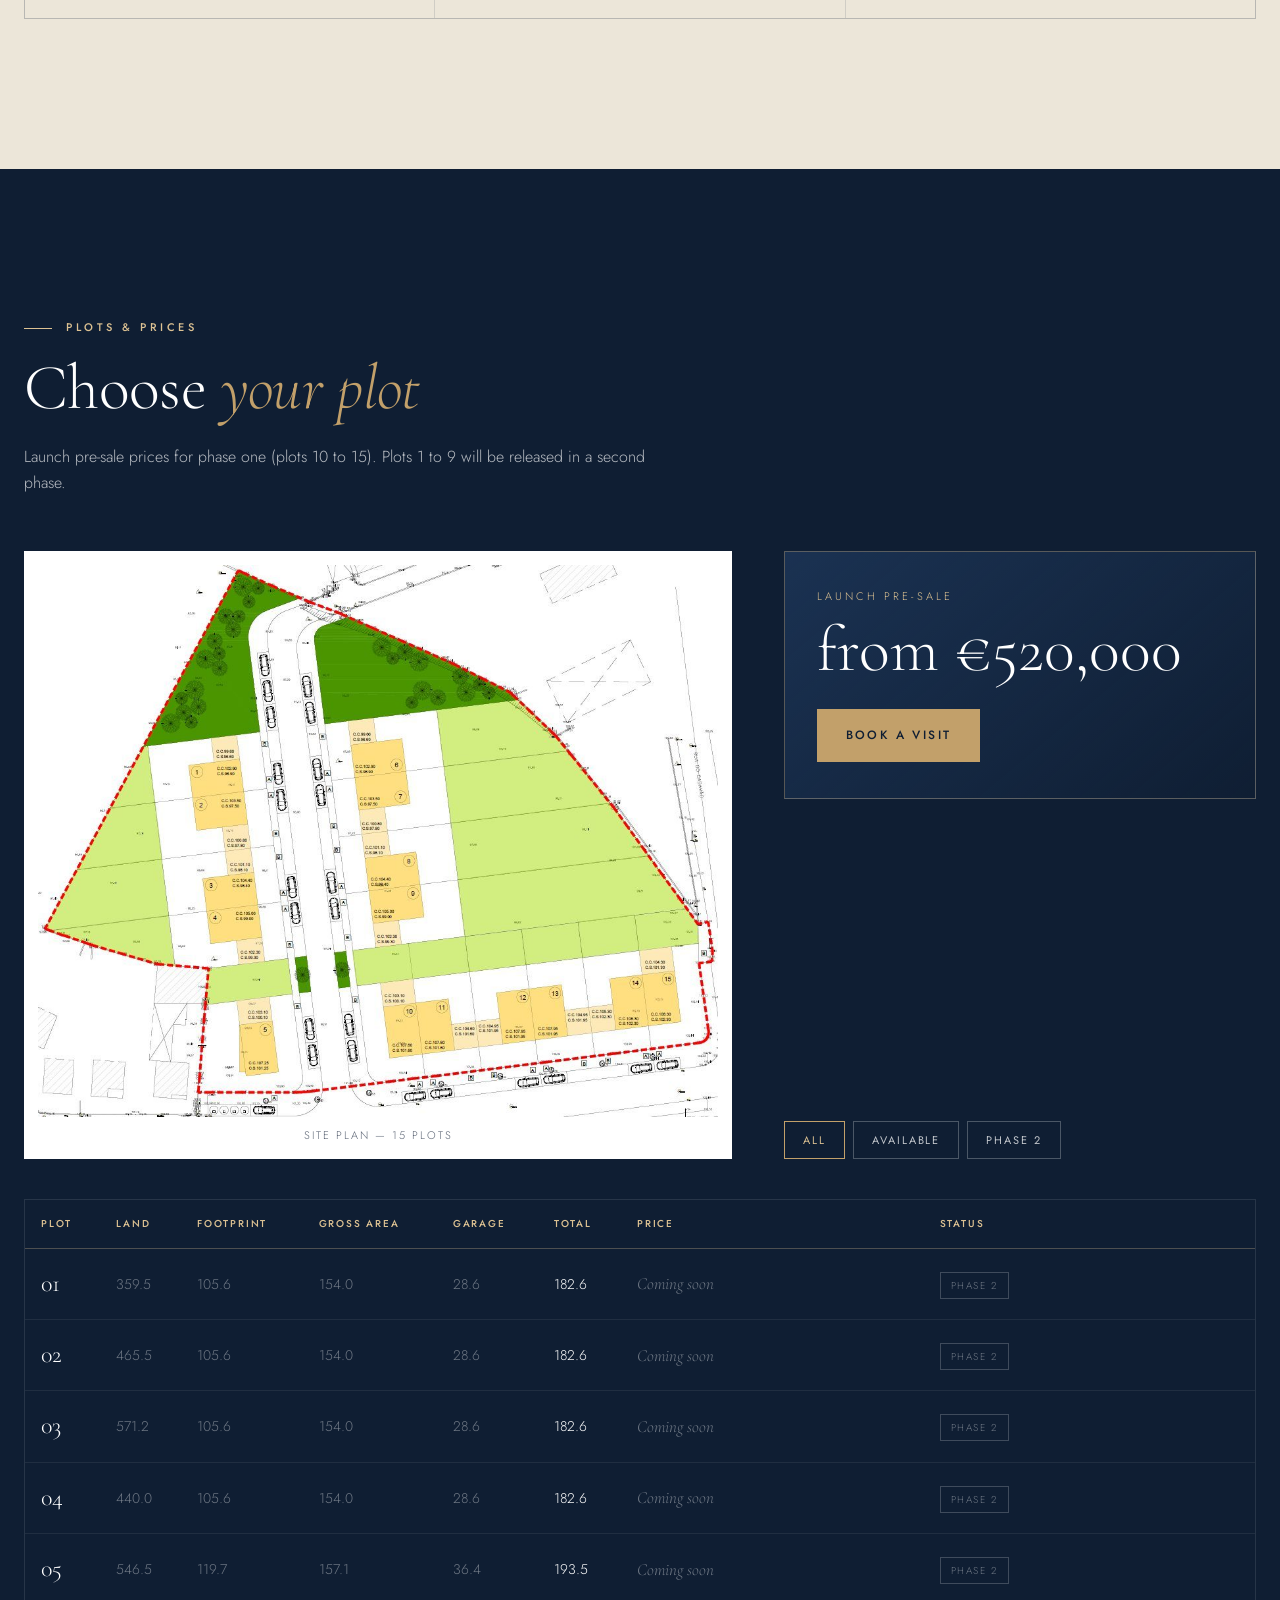
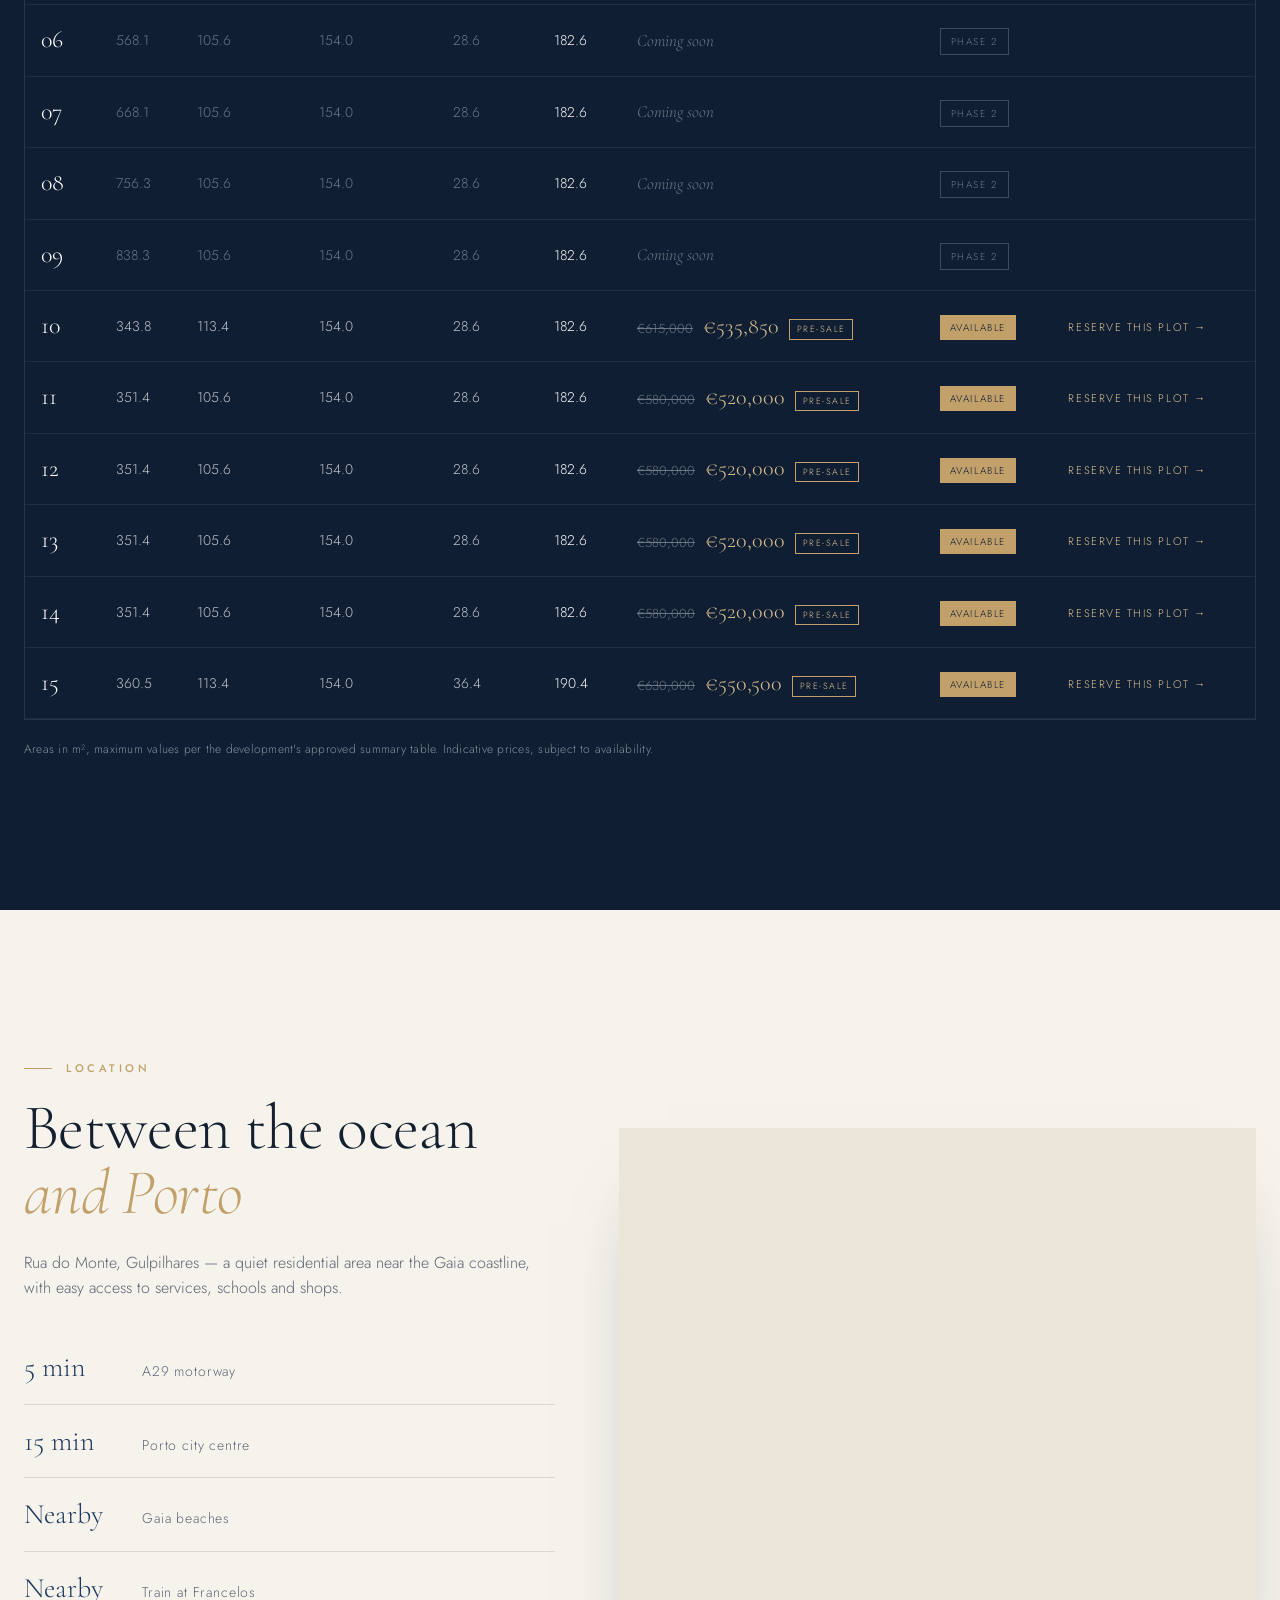
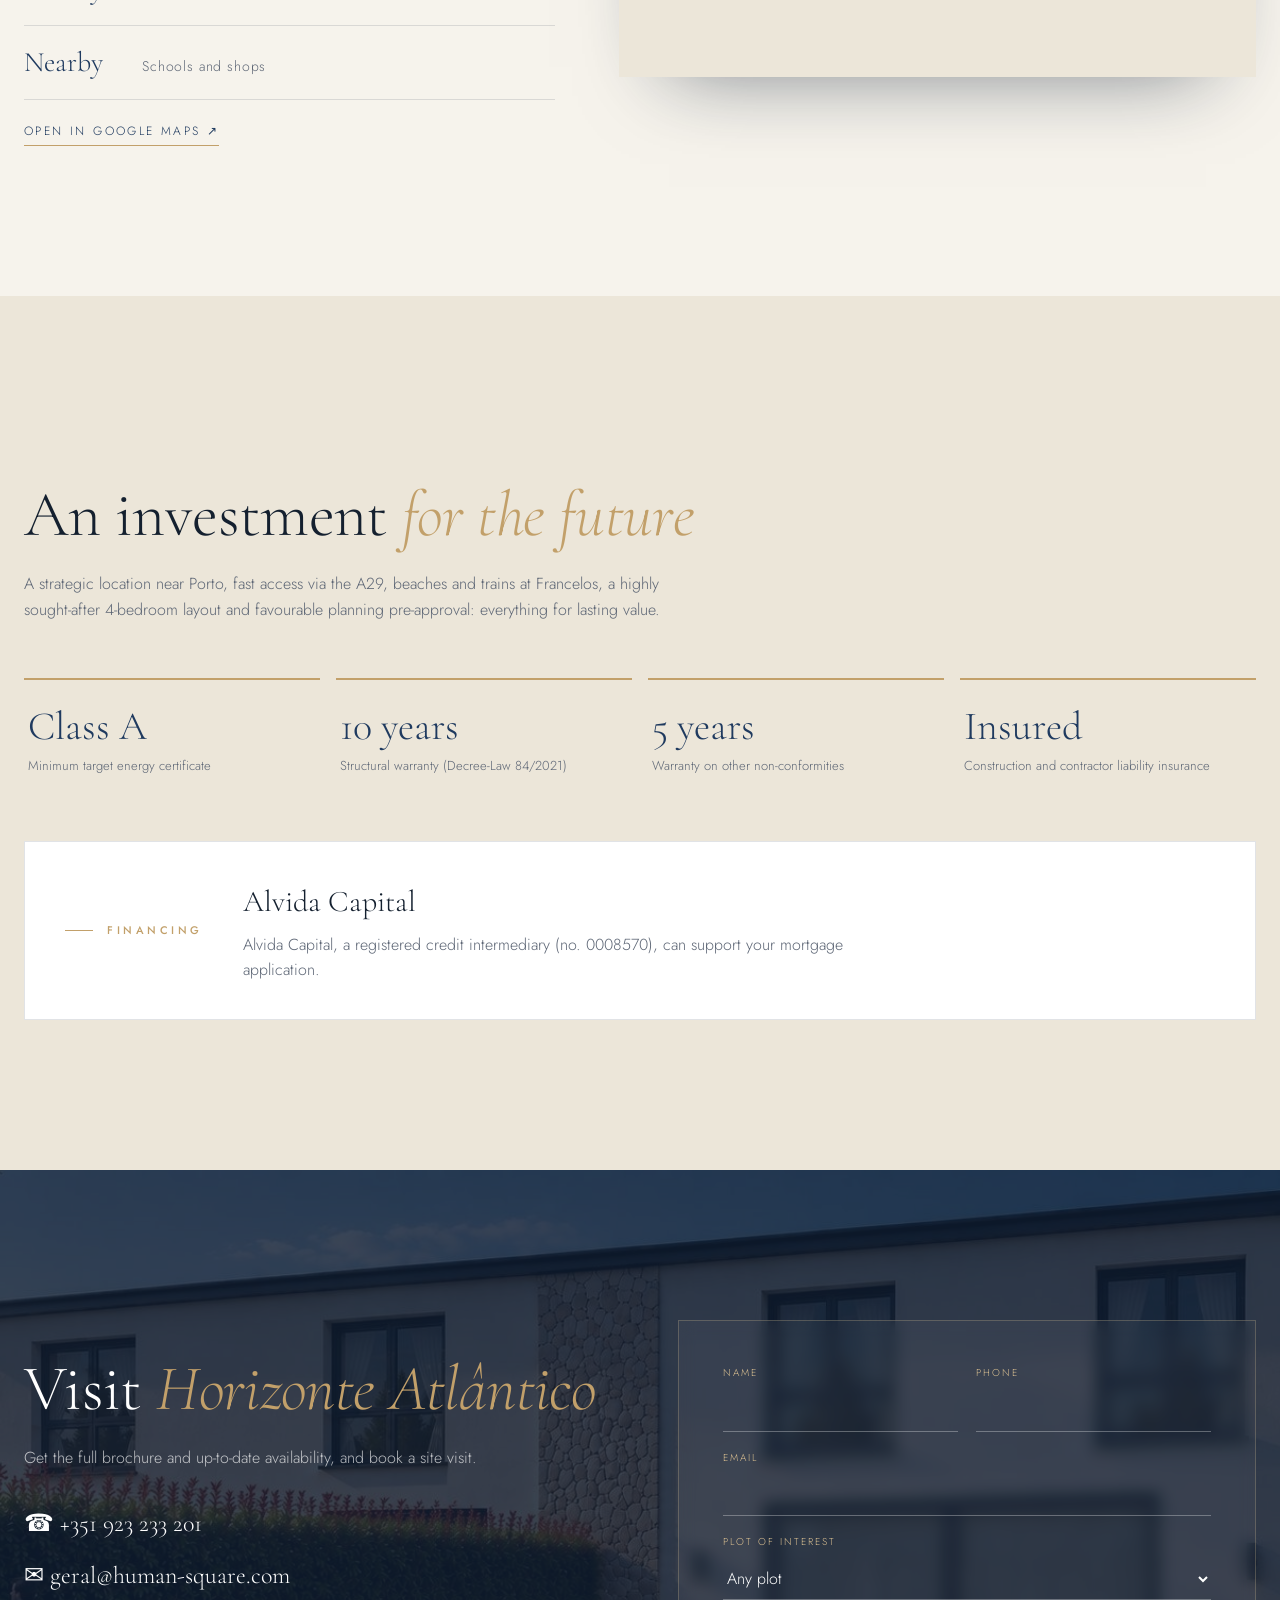
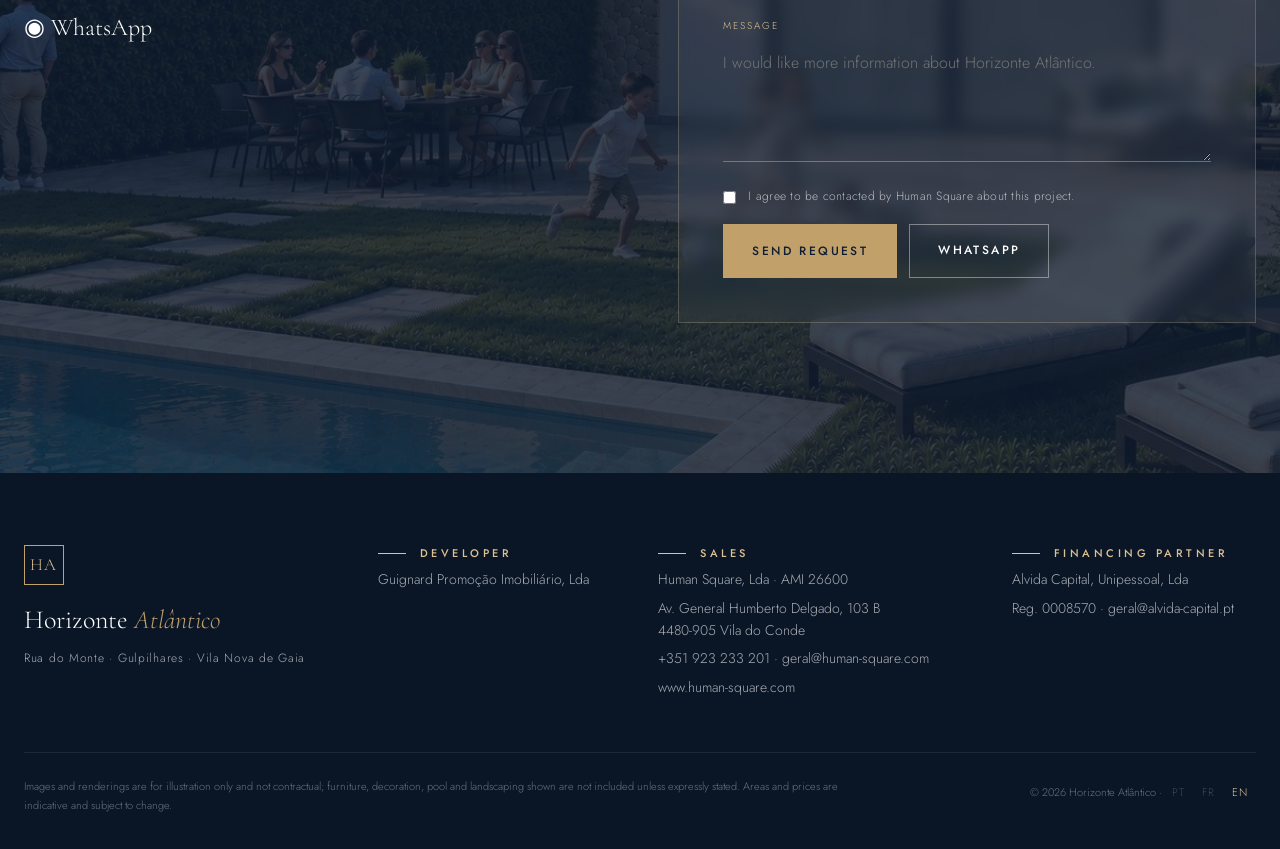
==== commit fa5491a0: "Horizonte : nouvelle image principale (villas au coucher du soleil)" ====
--- a/wwwroot/horizonte/en/index.html
+++ b/wwwroot/horizonte/en/index.html
@@ -44,7 +44,7 @@
 
 <!-- HERO -->
 <section class="hero" id="top">
-  <div class="hero-bg"><img src="../img/jardim_piscina.jpg" alt="Horizonte Atlântico villa with garden and pool" fetchpriority="high" /></div>
+  <div class="hero-bg"><img src="../img/duplex_entardecer.jpg" alt="Semi-detached villas at dusk" fetchpriority="high" /></div>
   <div class="hero-shade"></div>
   <div class="hero-in">
     <p class="kicker light">Gulpilhares · Vila Nova de Gaia</p>
--- a/wwwroot/horizonte/assets/style.css
+++ b/wwwroot/horizonte/assets/style.css
@@ -58,7 +58,7 @@
 /* HERO */
 .hero{position:relative;height:100vh;min-height:640px;display:flex;align-items:flex-end;color:#fff;overflow:hidden;background:var(--navy)}
 .hero-bg{position:absolute;inset:0}
-.hero-bg img{width:100%;height:100%;object-fit:cover;object-position:60% 55%;transform:scale(1.12);animation:kb 22s var(--ease) forwards}
+.hero-bg img{width:100%;height:100%;object-fit:cover;object-position:50% 60%;transform:scale(1.12);animation:kb 22s var(--ease) forwards}
 @keyframes kb{to{transform:scale(1)}}
 .hero-shade{position:absolute;inset:0;background:linear-gradient(180deg,rgba(15,30,51,.55) 0%,rgba(15,30,51,.05) 30%,rgba(15,30,51,.25) 55%,rgba(15,30,51,.92) 100%),linear-gradient(90deg,rgba(15,30,51,.6),transparent 60%)}
 .hero-in{position:relative;width:min(1240px,100% - 48px);margin:0 auto;padding-bottom:clamp(70px,12vh,130px)}
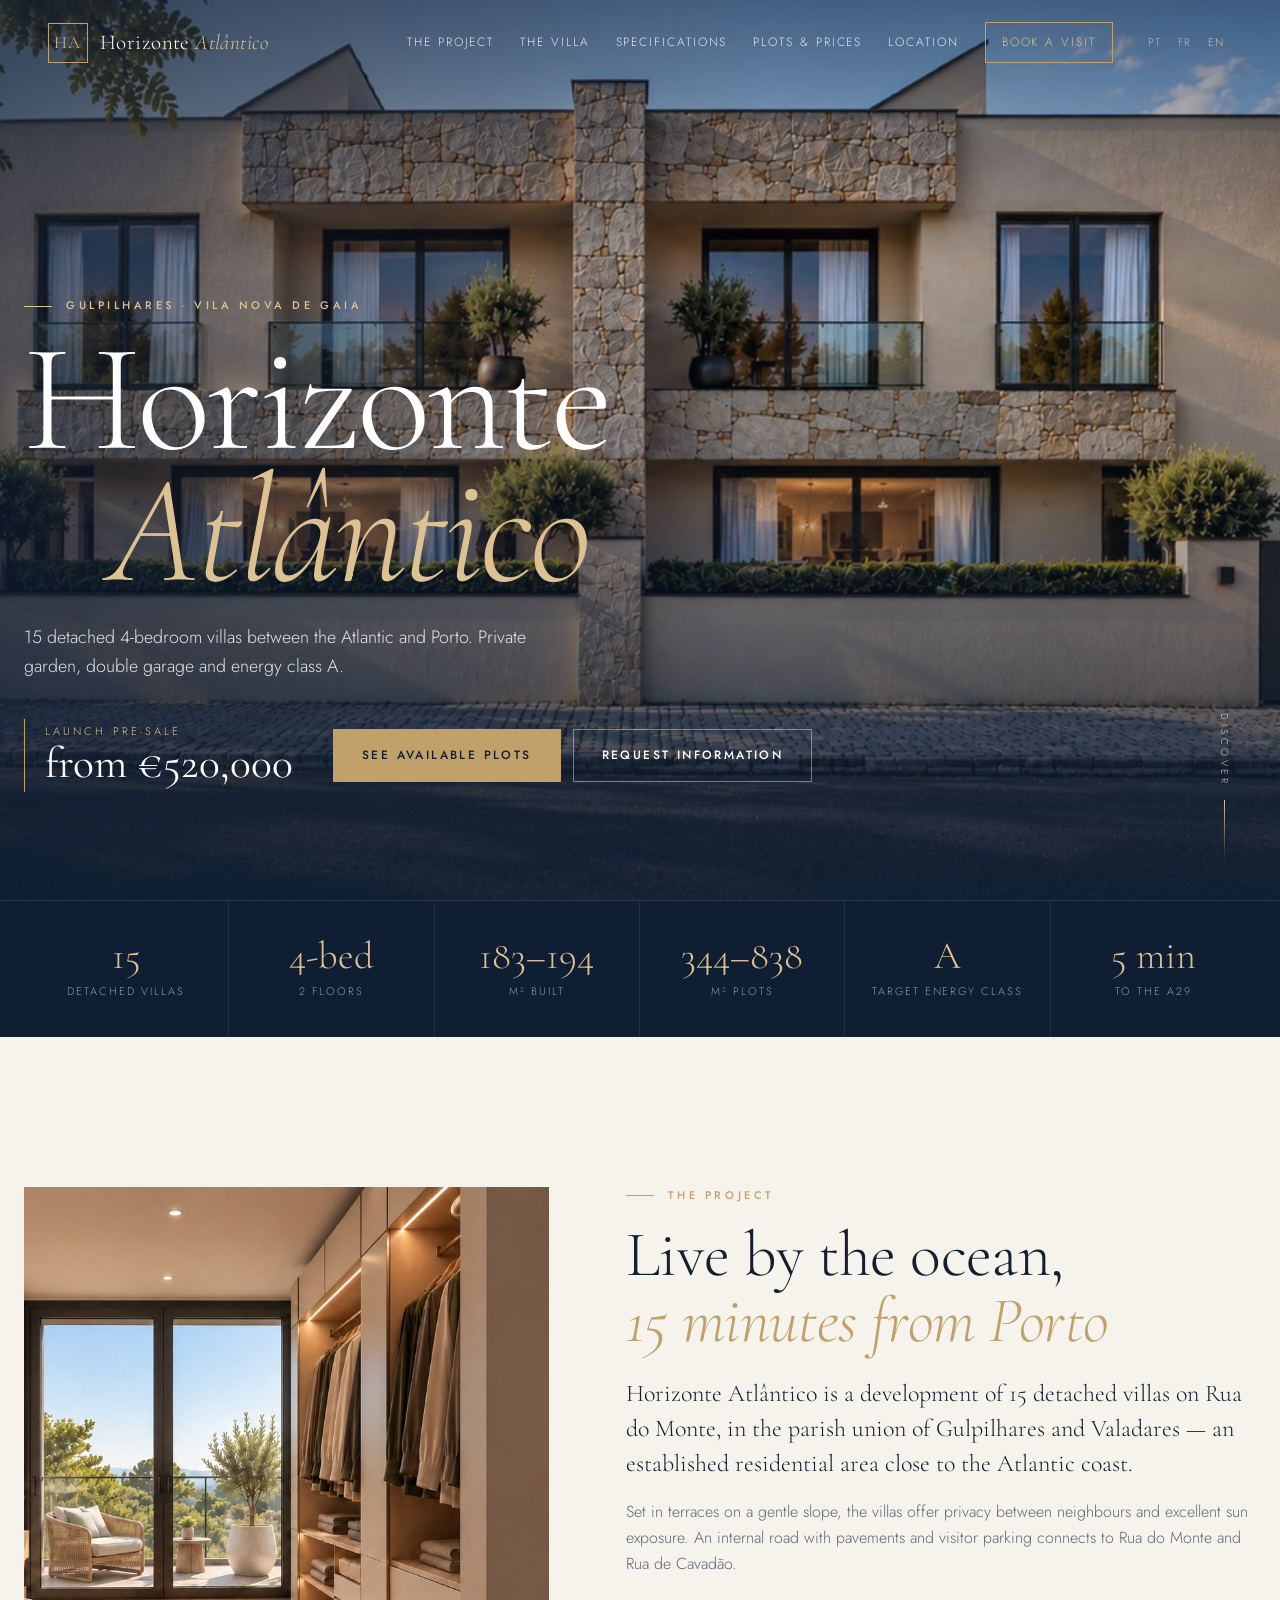
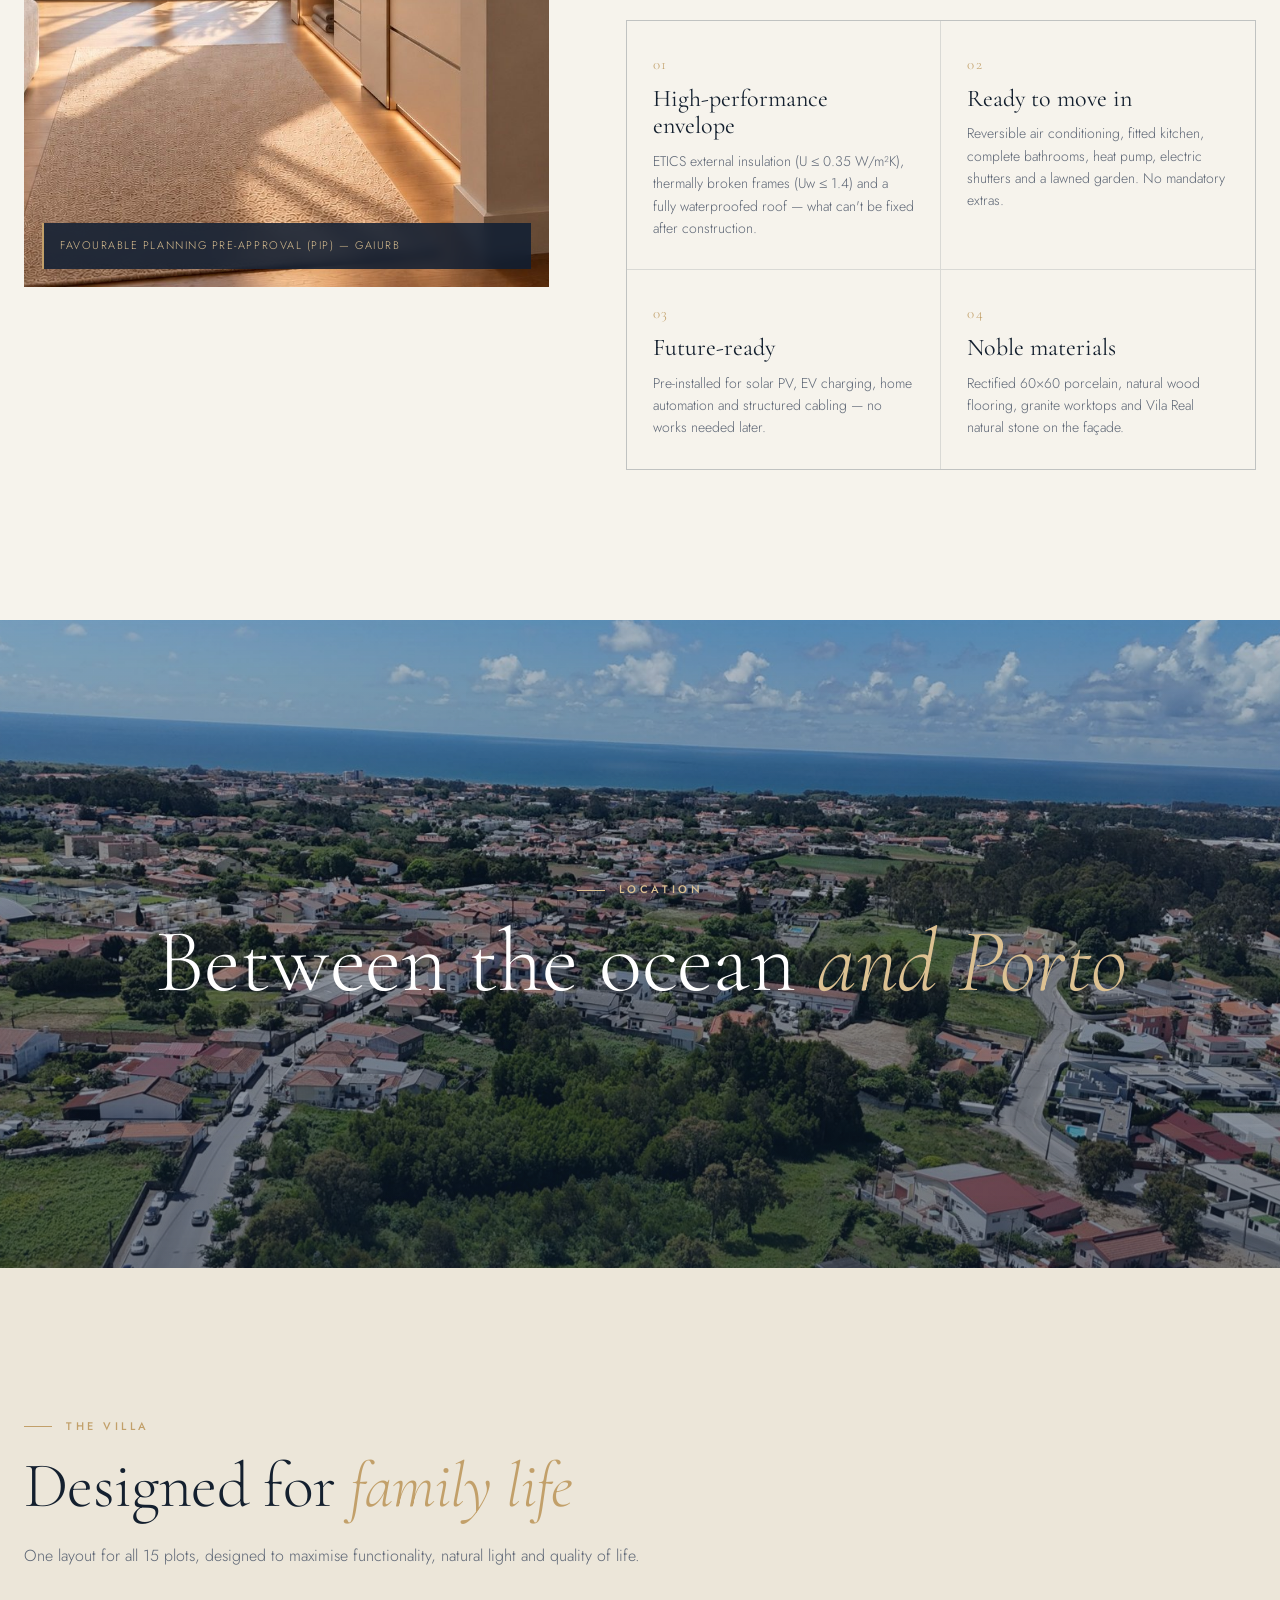
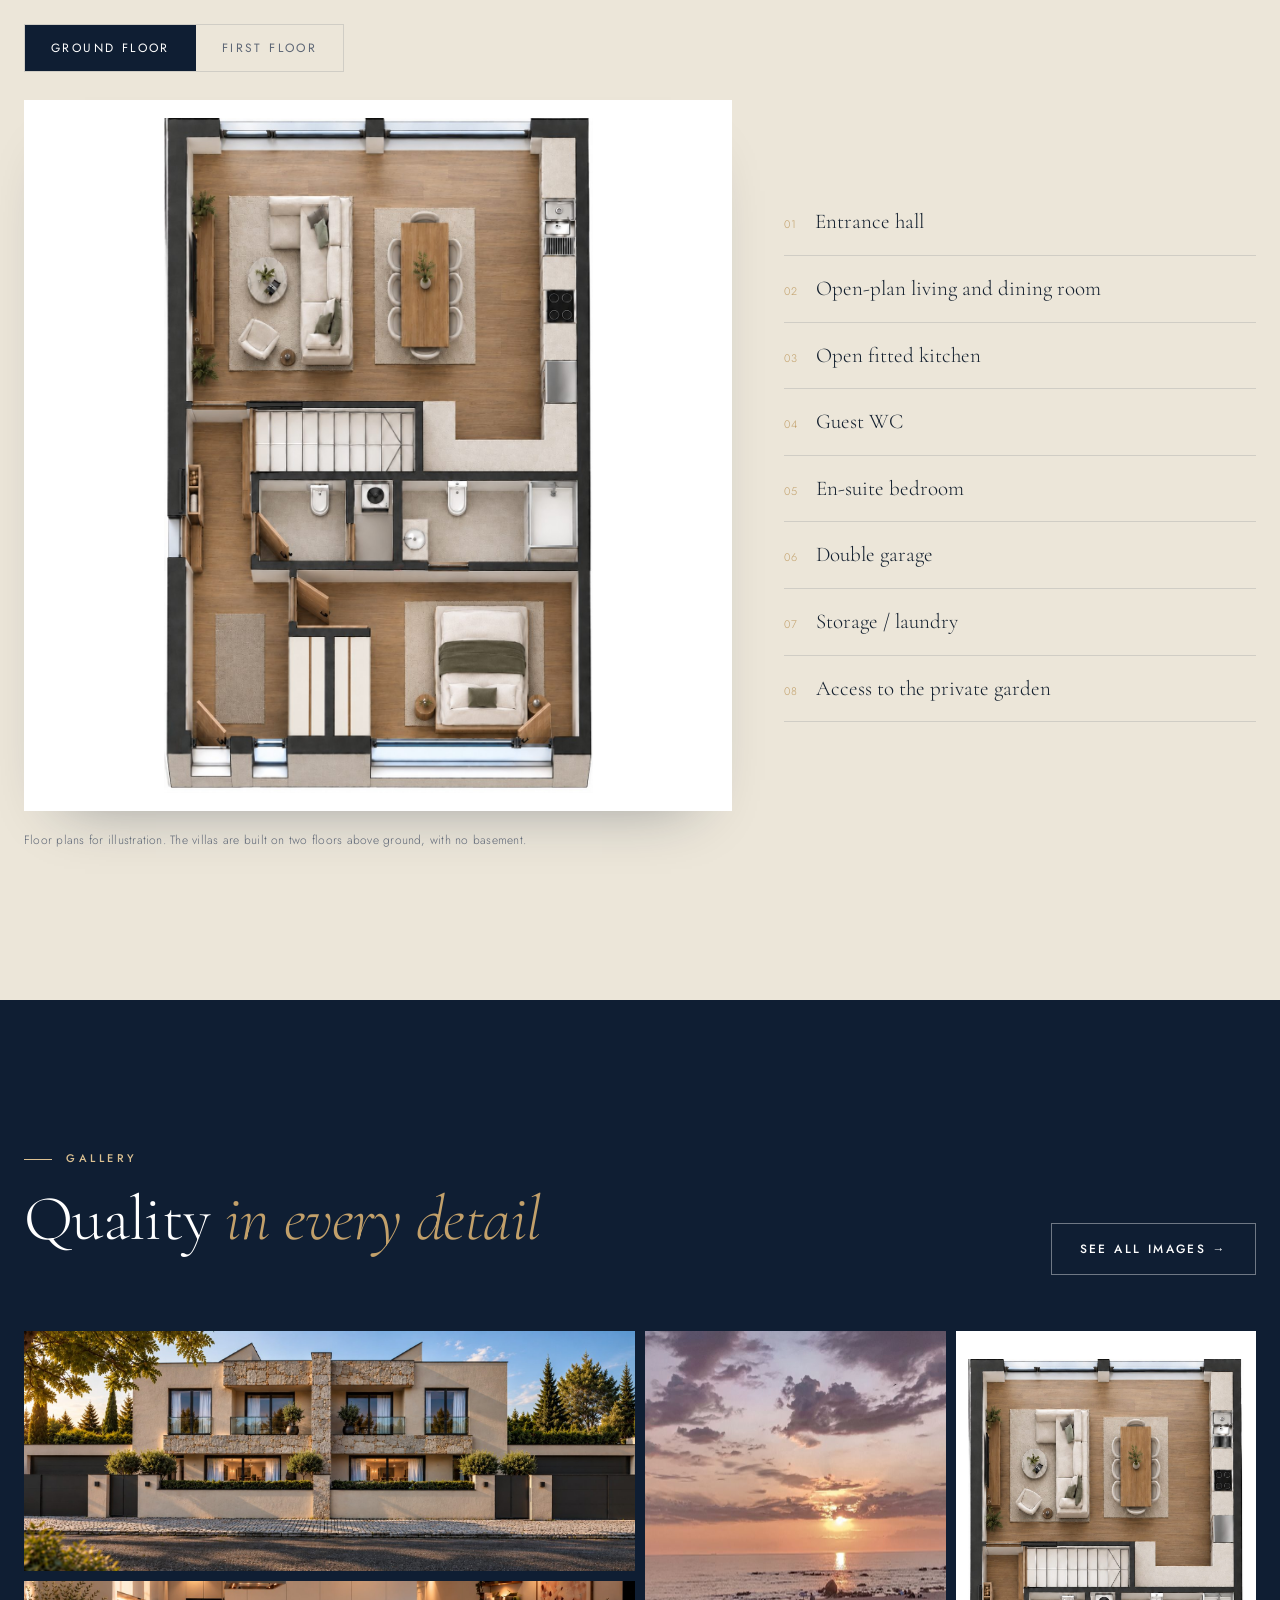
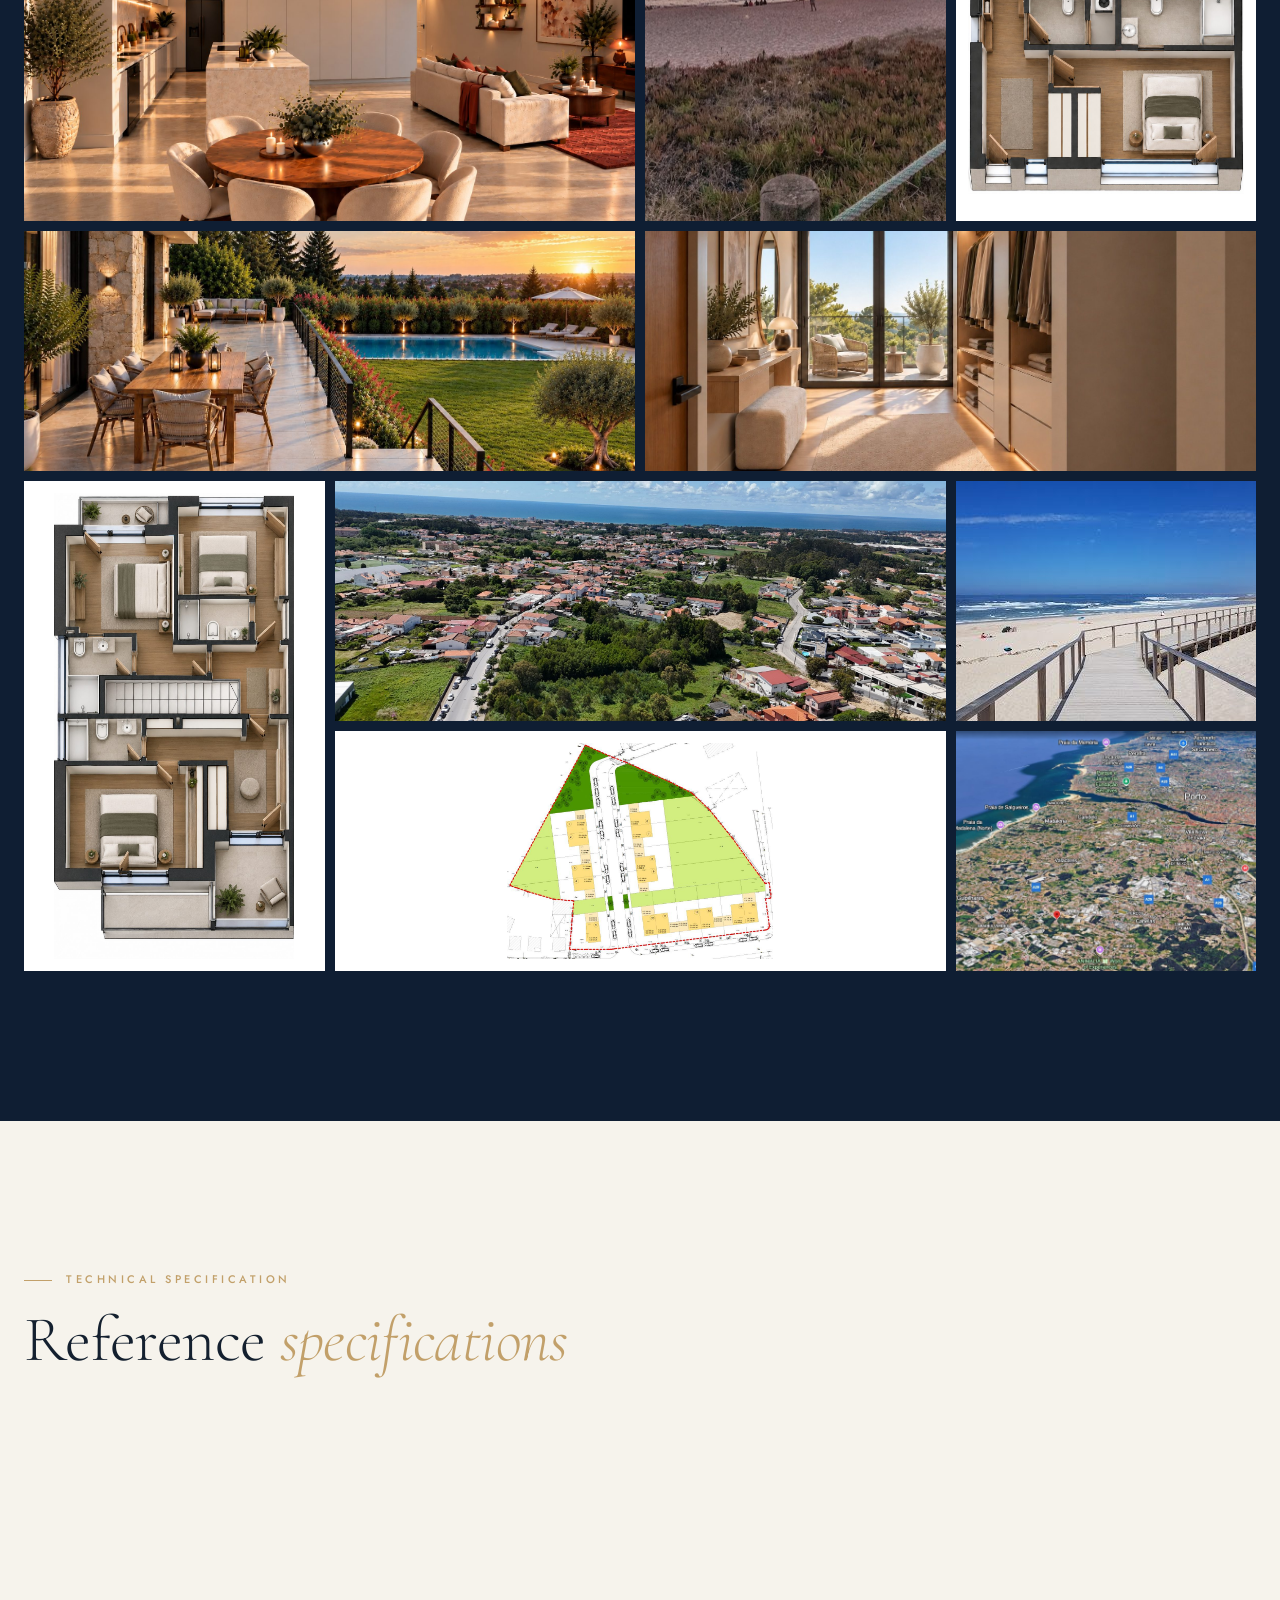
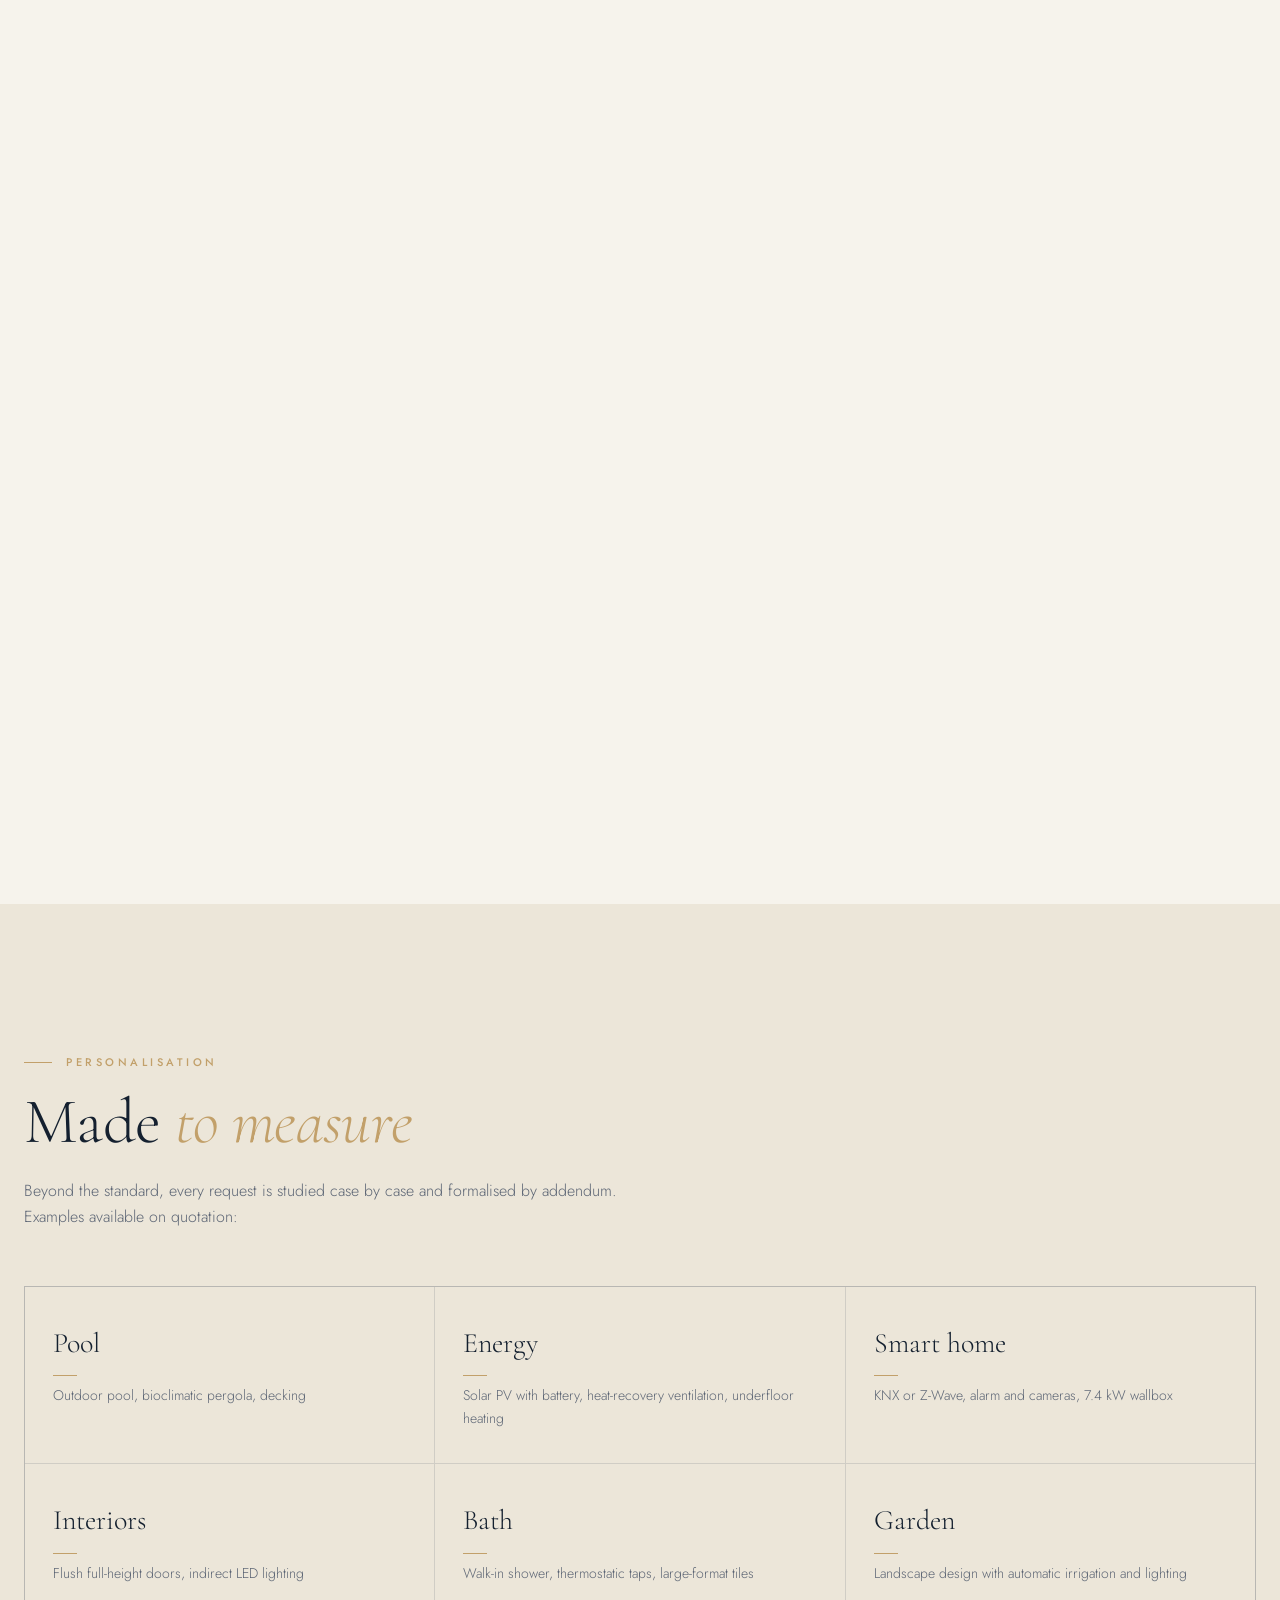
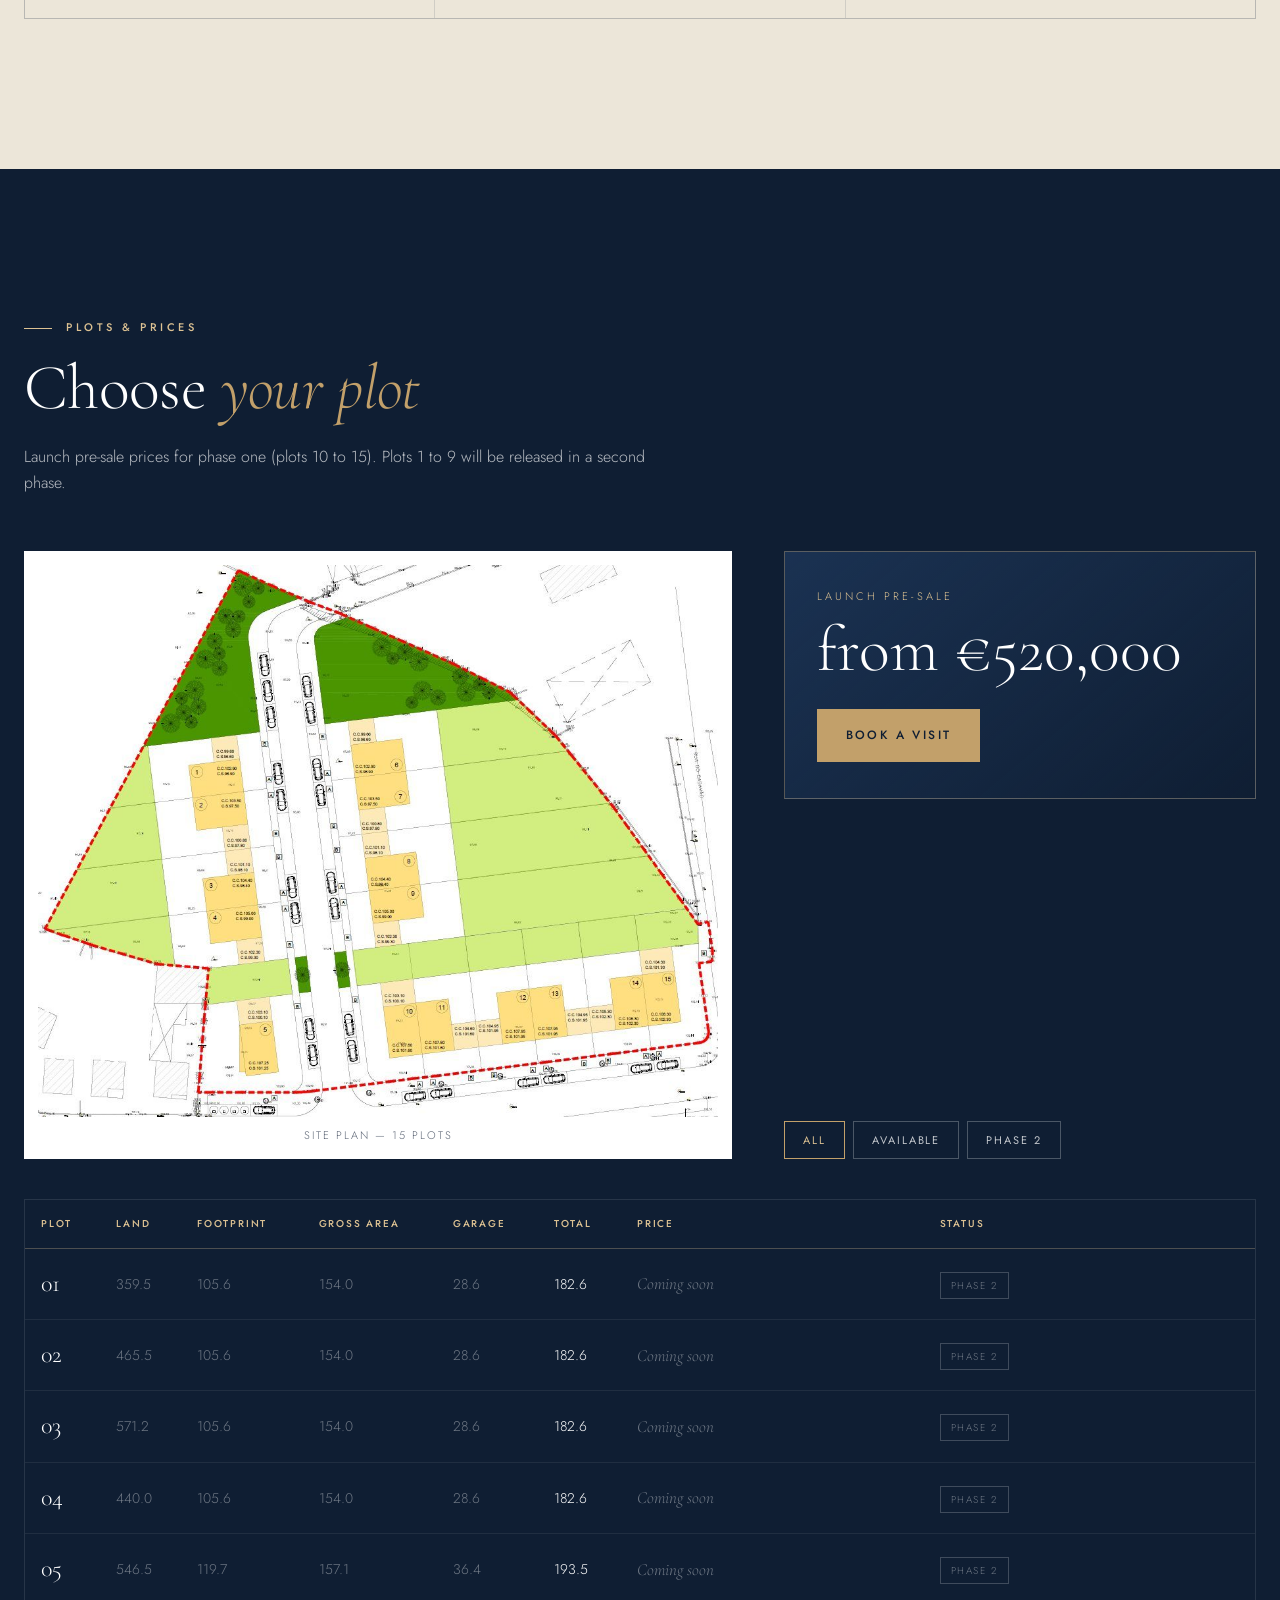
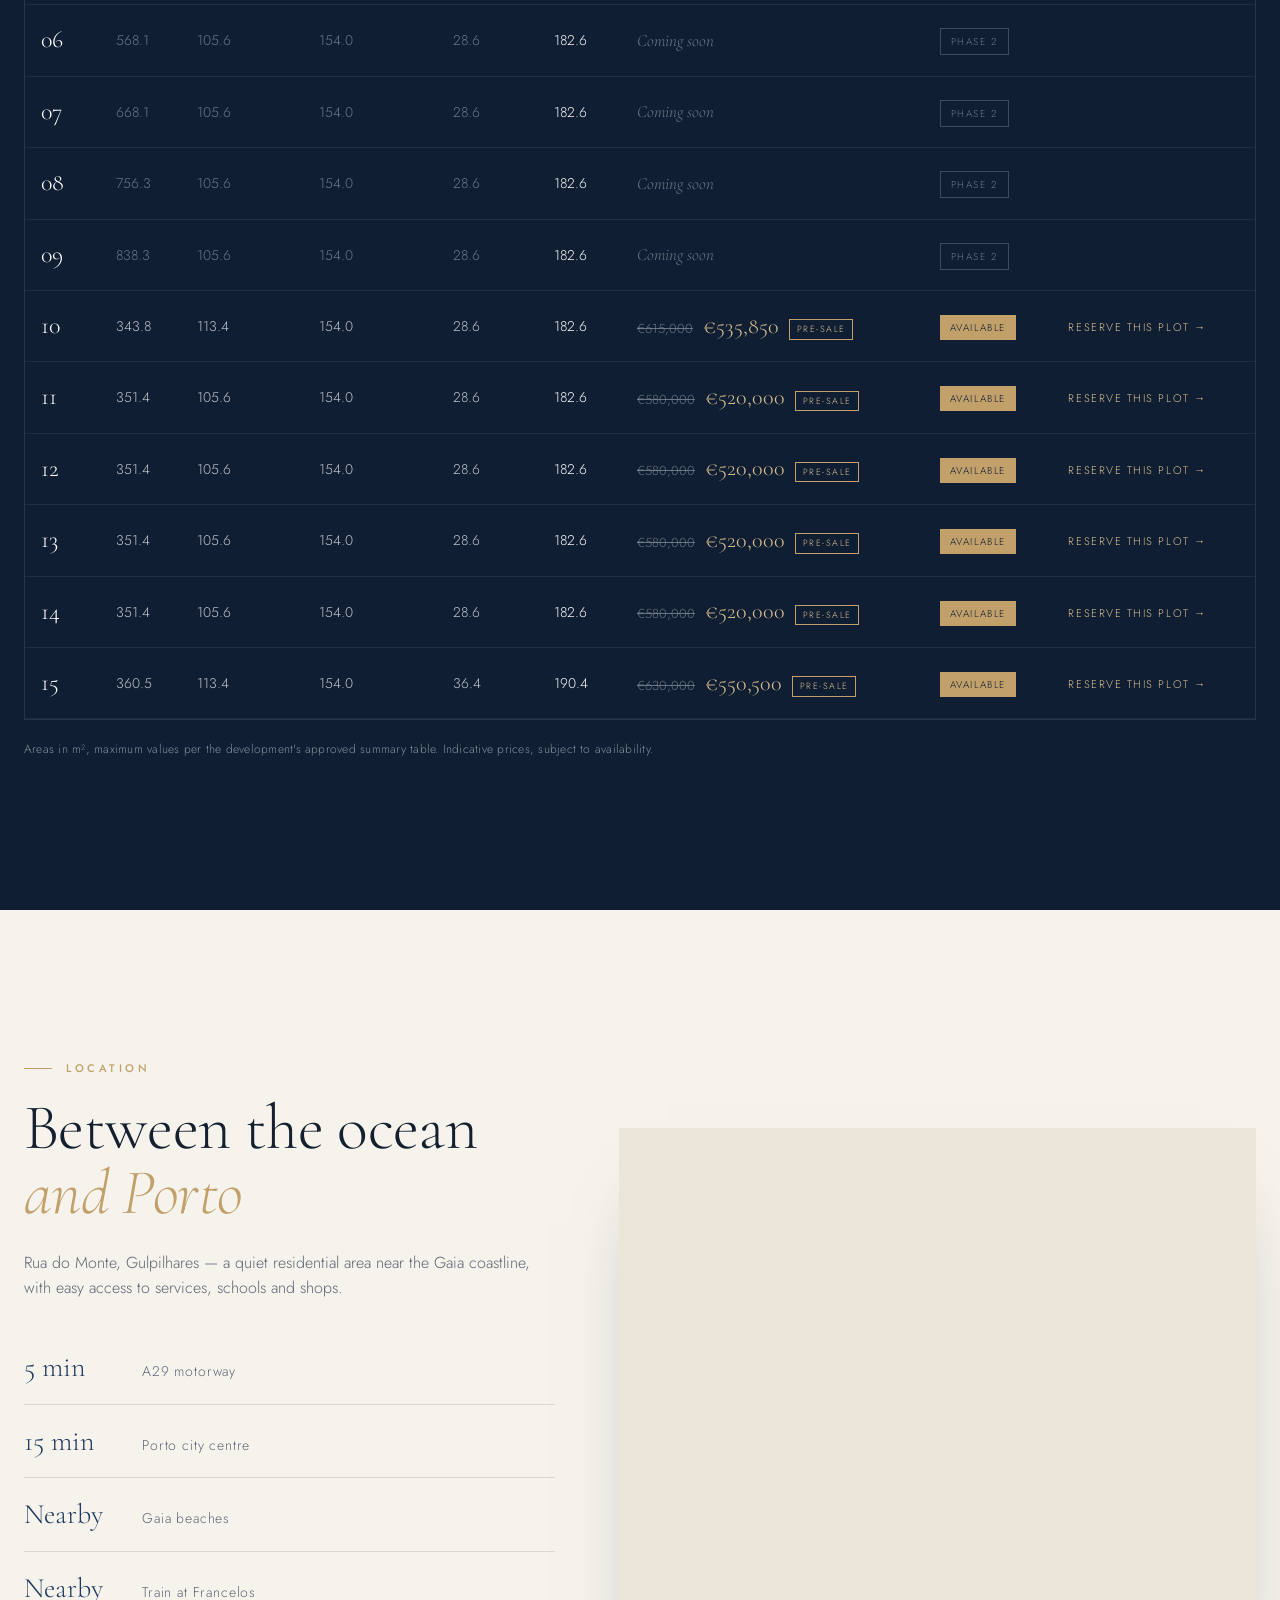
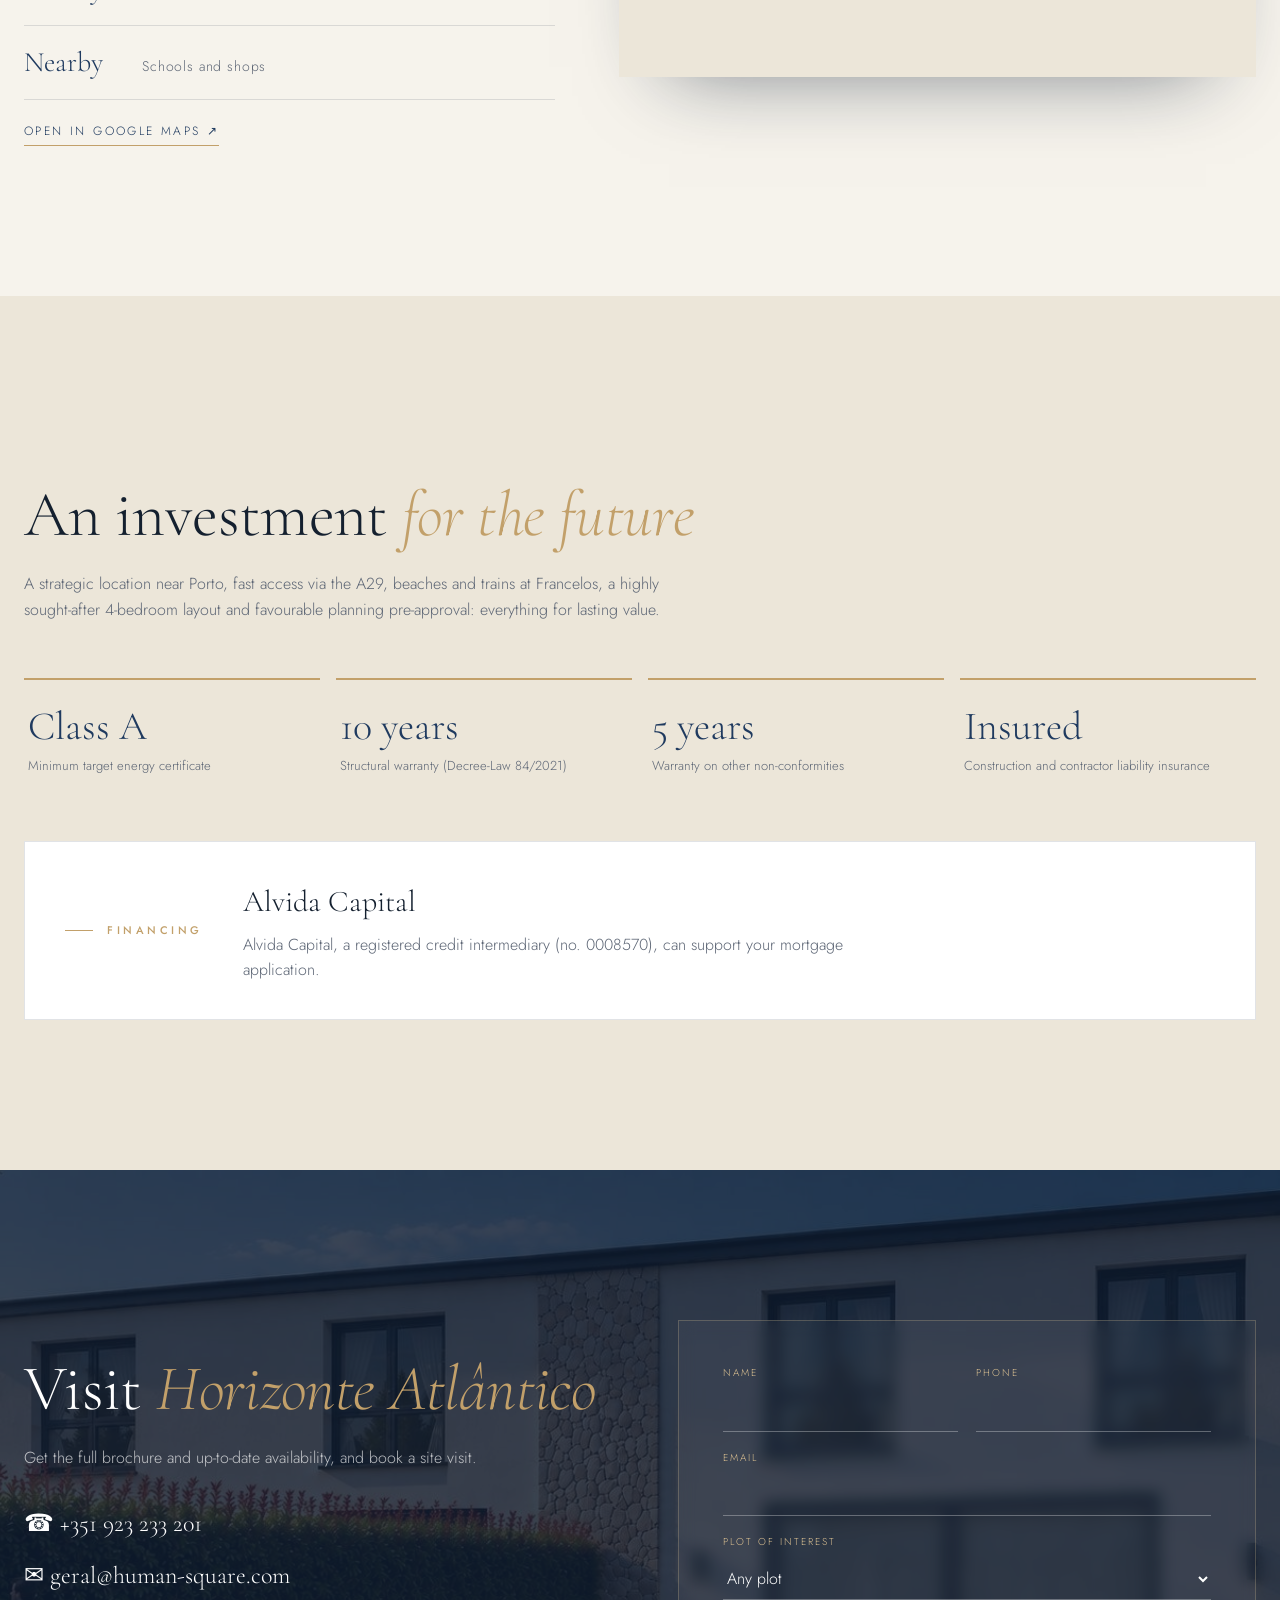
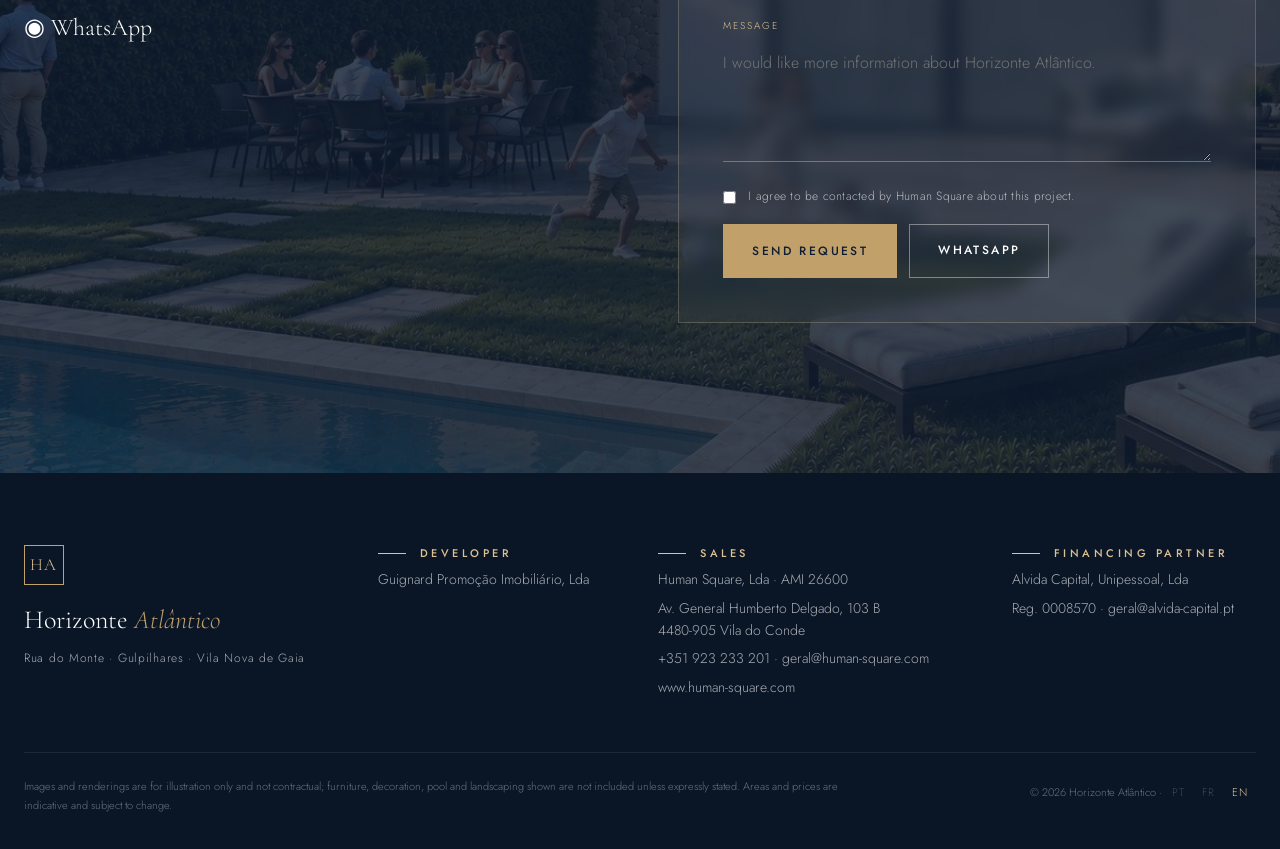
==== commit 07a006d4: "Horizonte : image dressing dans la section Programme" ====
--- a/wwwroot/horizonte/en/index.html
+++ b/wwwroot/horizonte/en/index.html
@@ -76,7 +76,7 @@
 <!-- PROGRAMME -->
 <section class="sec" id="programa">
   <div class="wrap split">
-    <div class="split-img reveal"><img src="../img/hall_noite.jpg" alt="Entrance hall and living room" loading="lazy" /><span class="badge">Favourable planning pre-approval (PIP) — Gaiurb</span></div>
+    <div class="split-img reveal"><img src="../img/vista_whatsapp.jpg" alt="Suite with walk-in closet and outdoor access" loading="lazy" /><span class="badge">Favourable planning pre-approval (PIP) — Gaiurb</span></div>
     <div class="split-txt">
       <p class="kicker reveal">The project</p>
       <h2 class="h2 reveal">Live by the ocean,<br><em>15 minutes from Porto</em></h2>
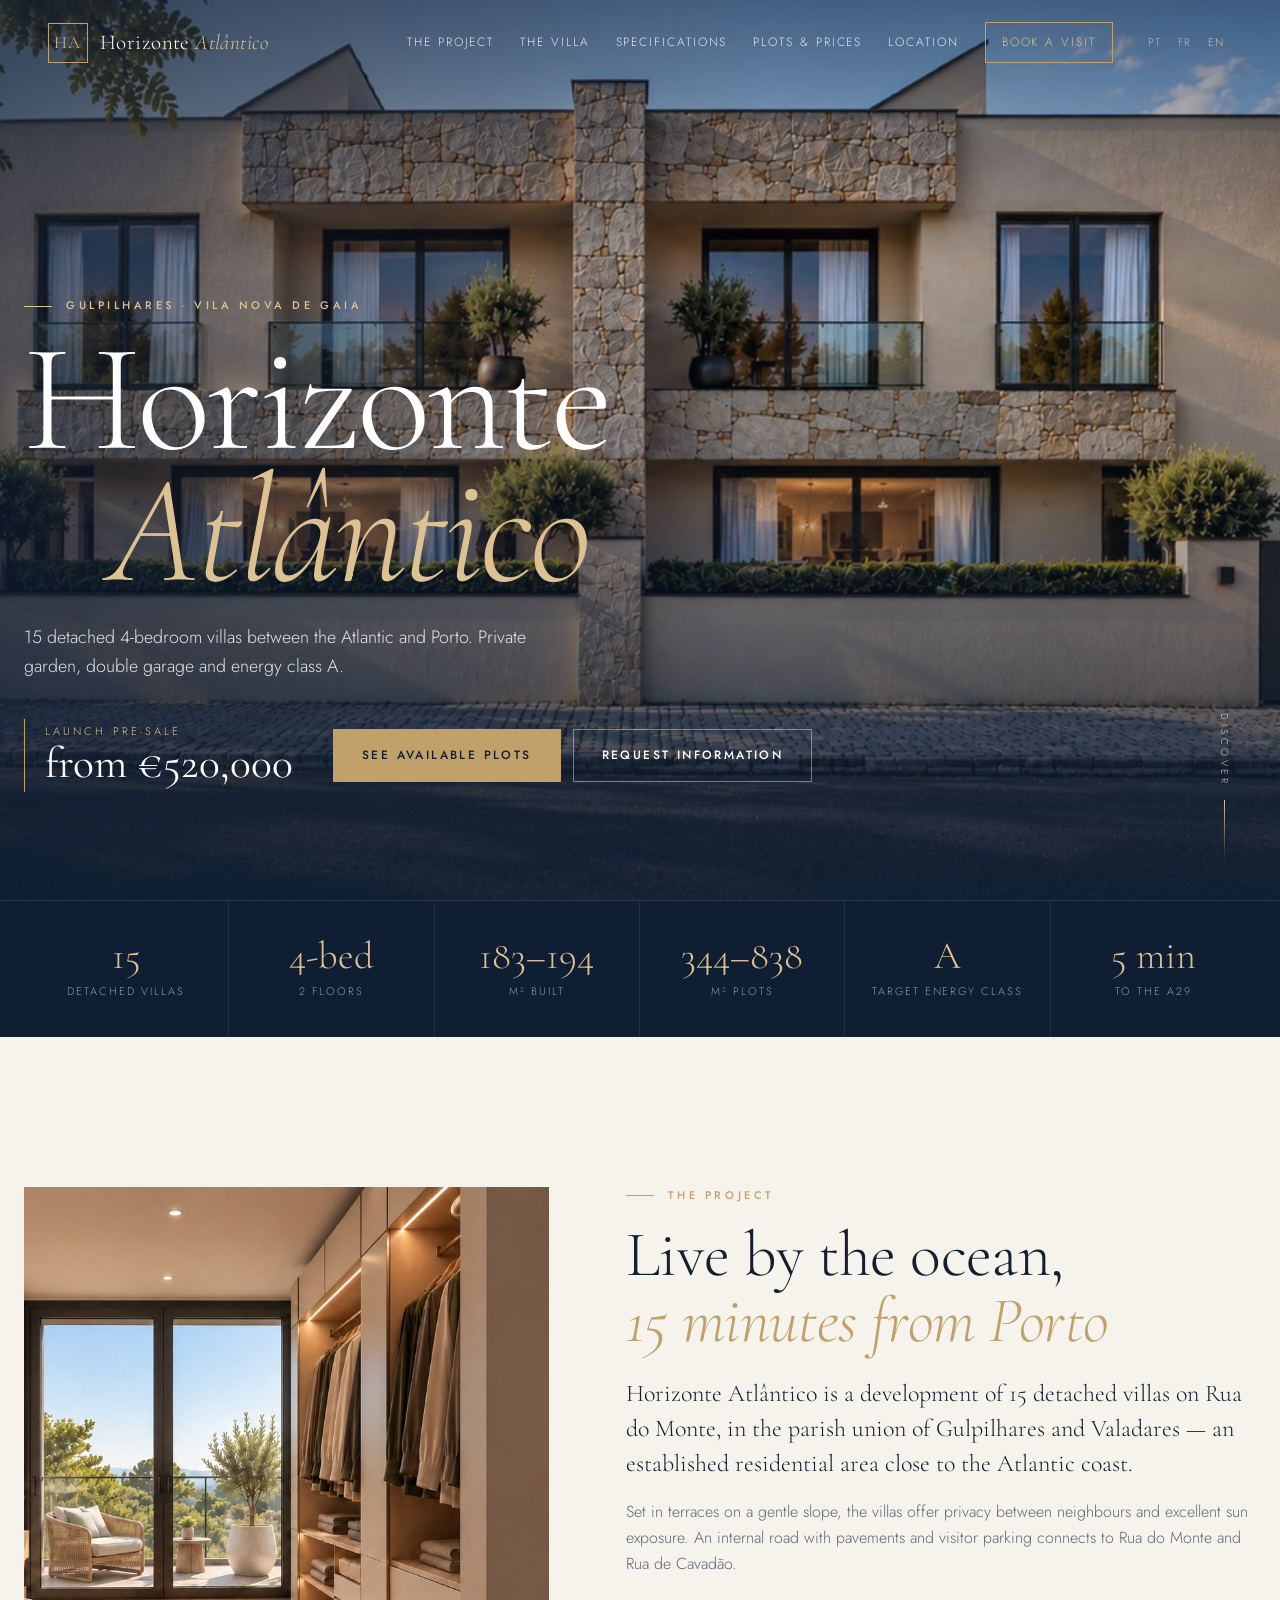
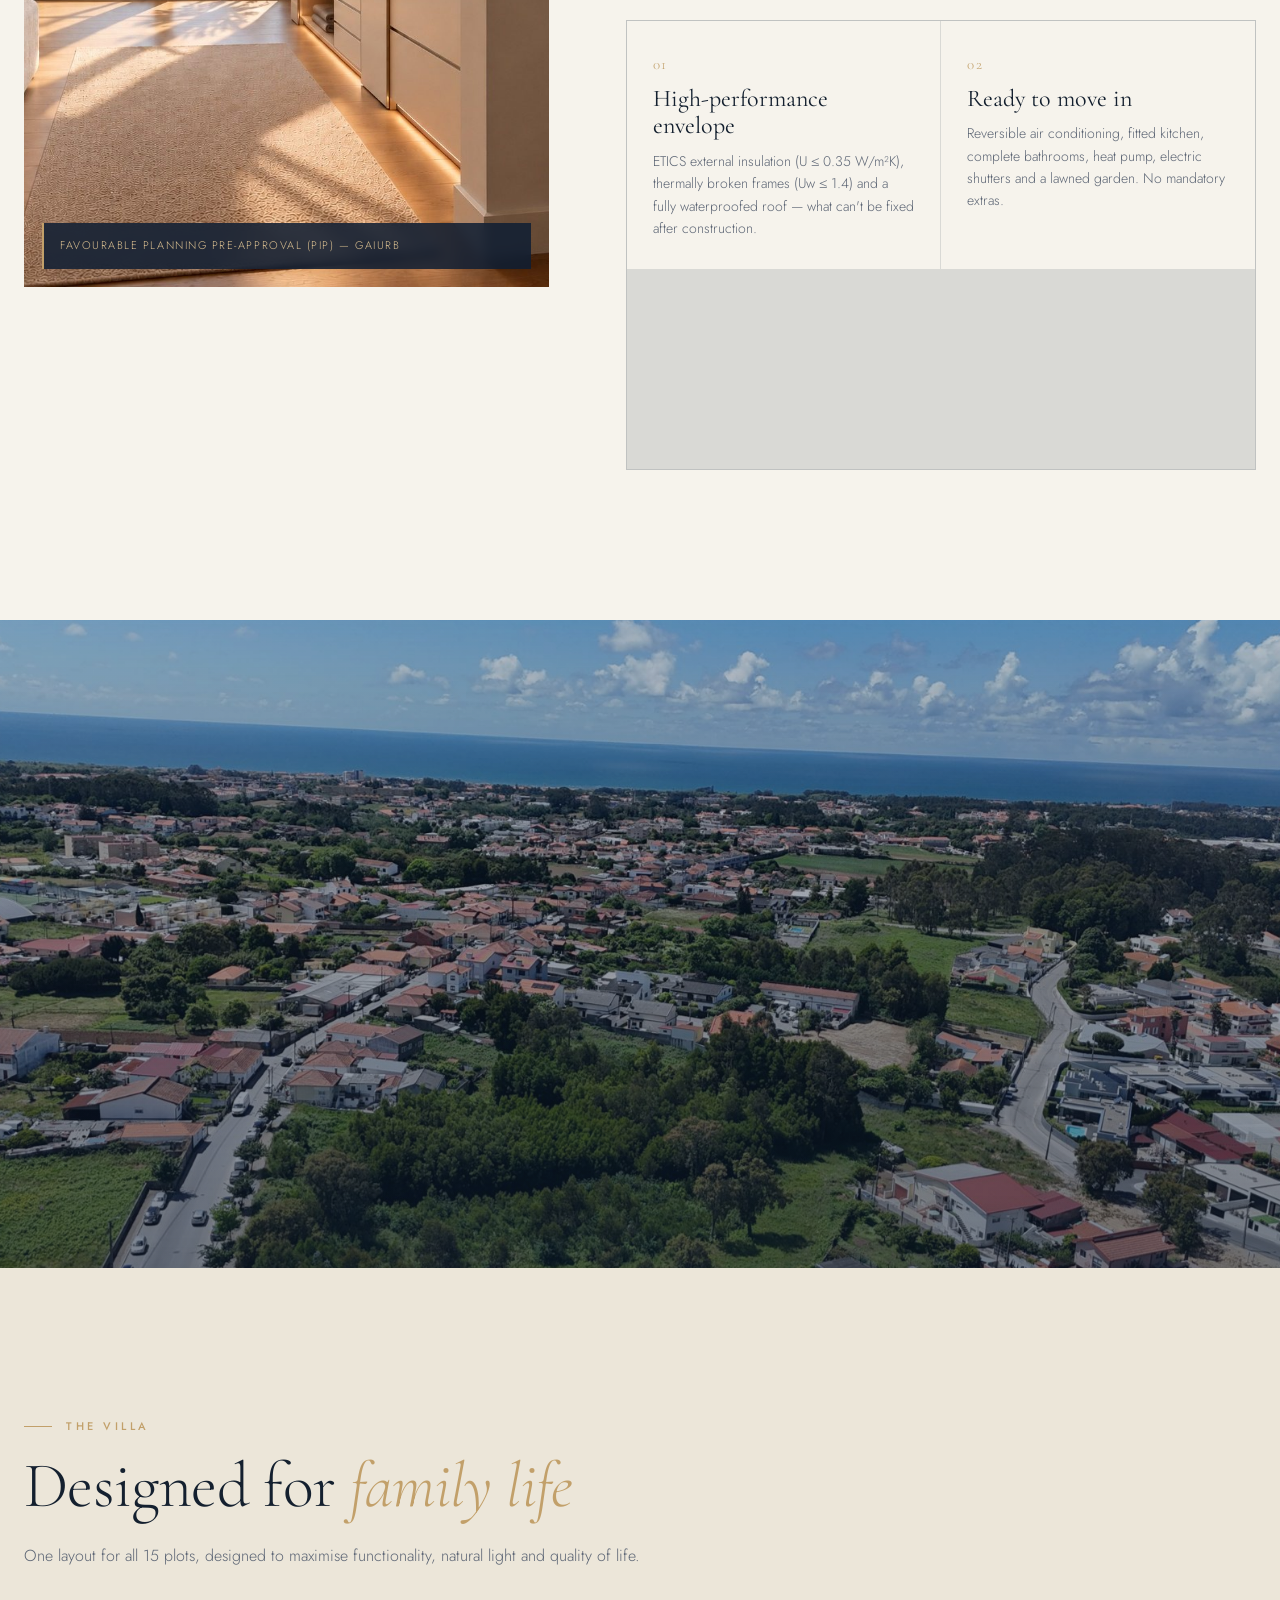
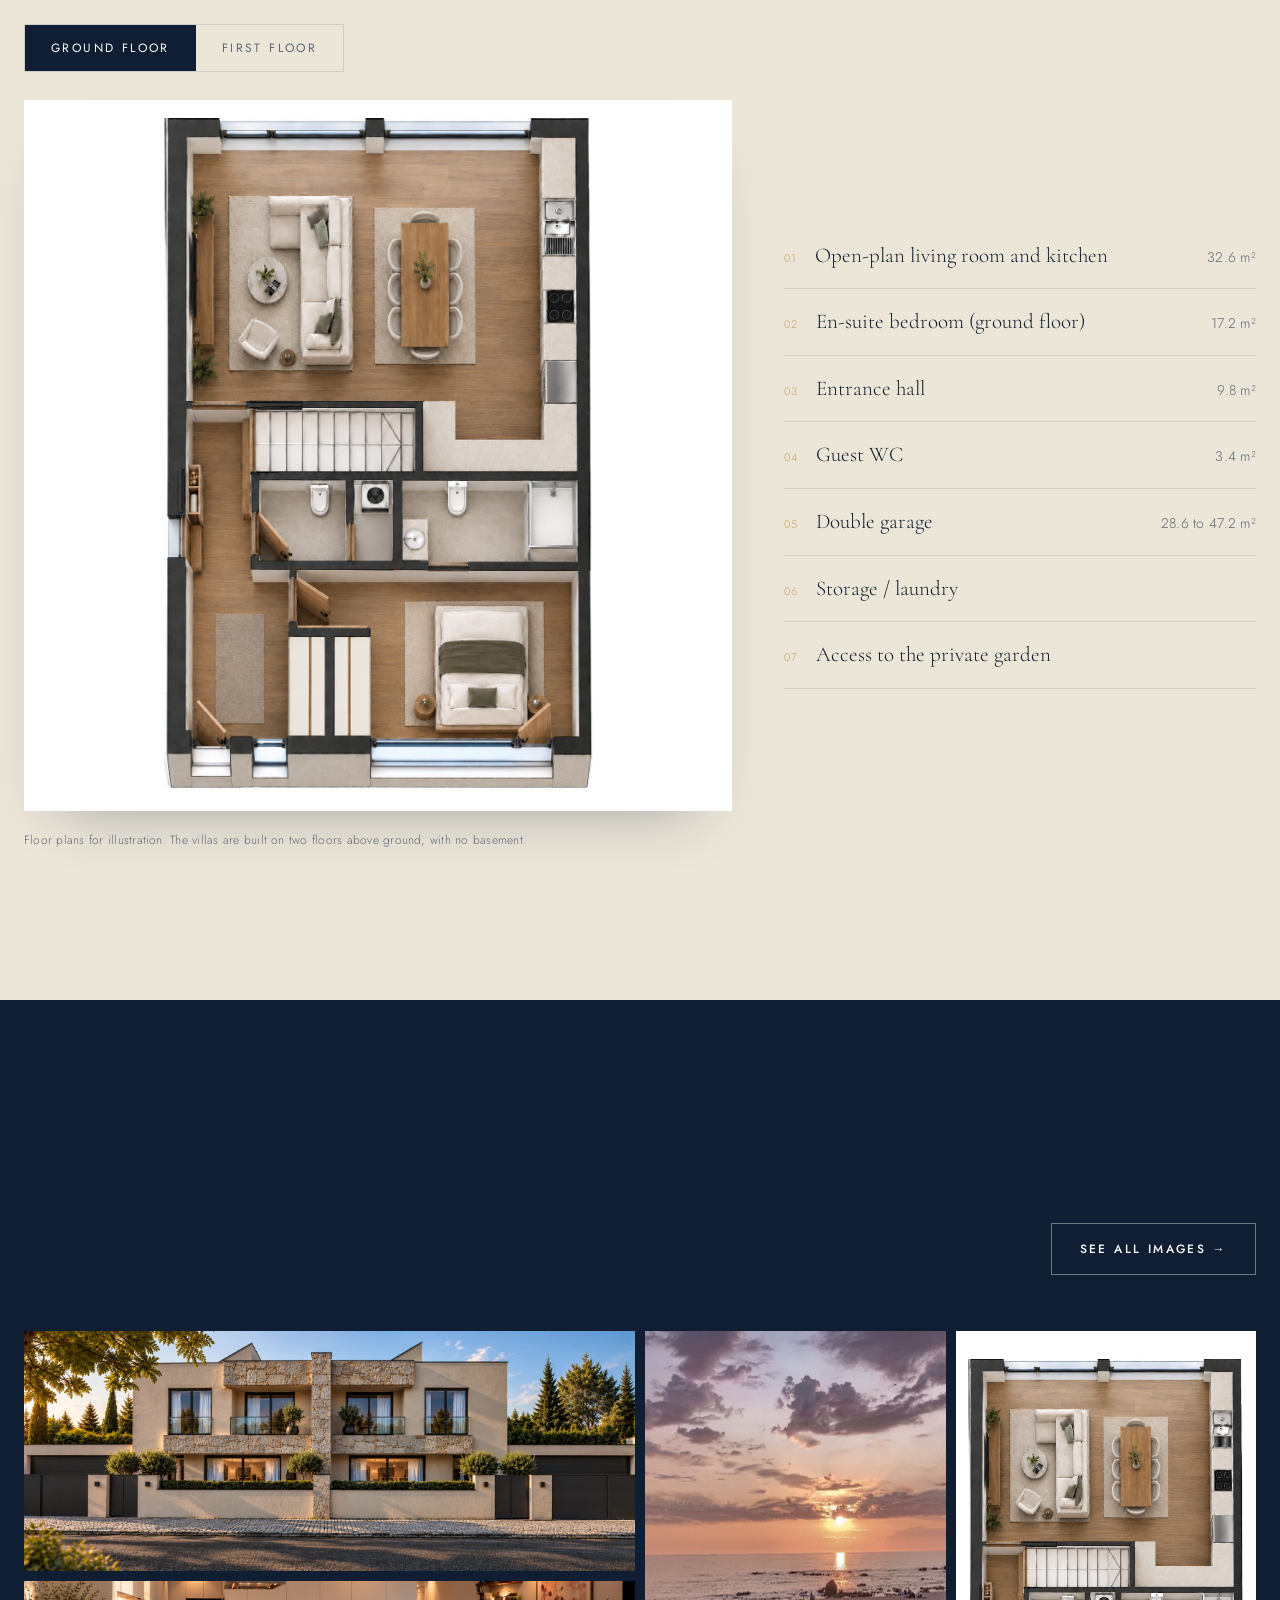
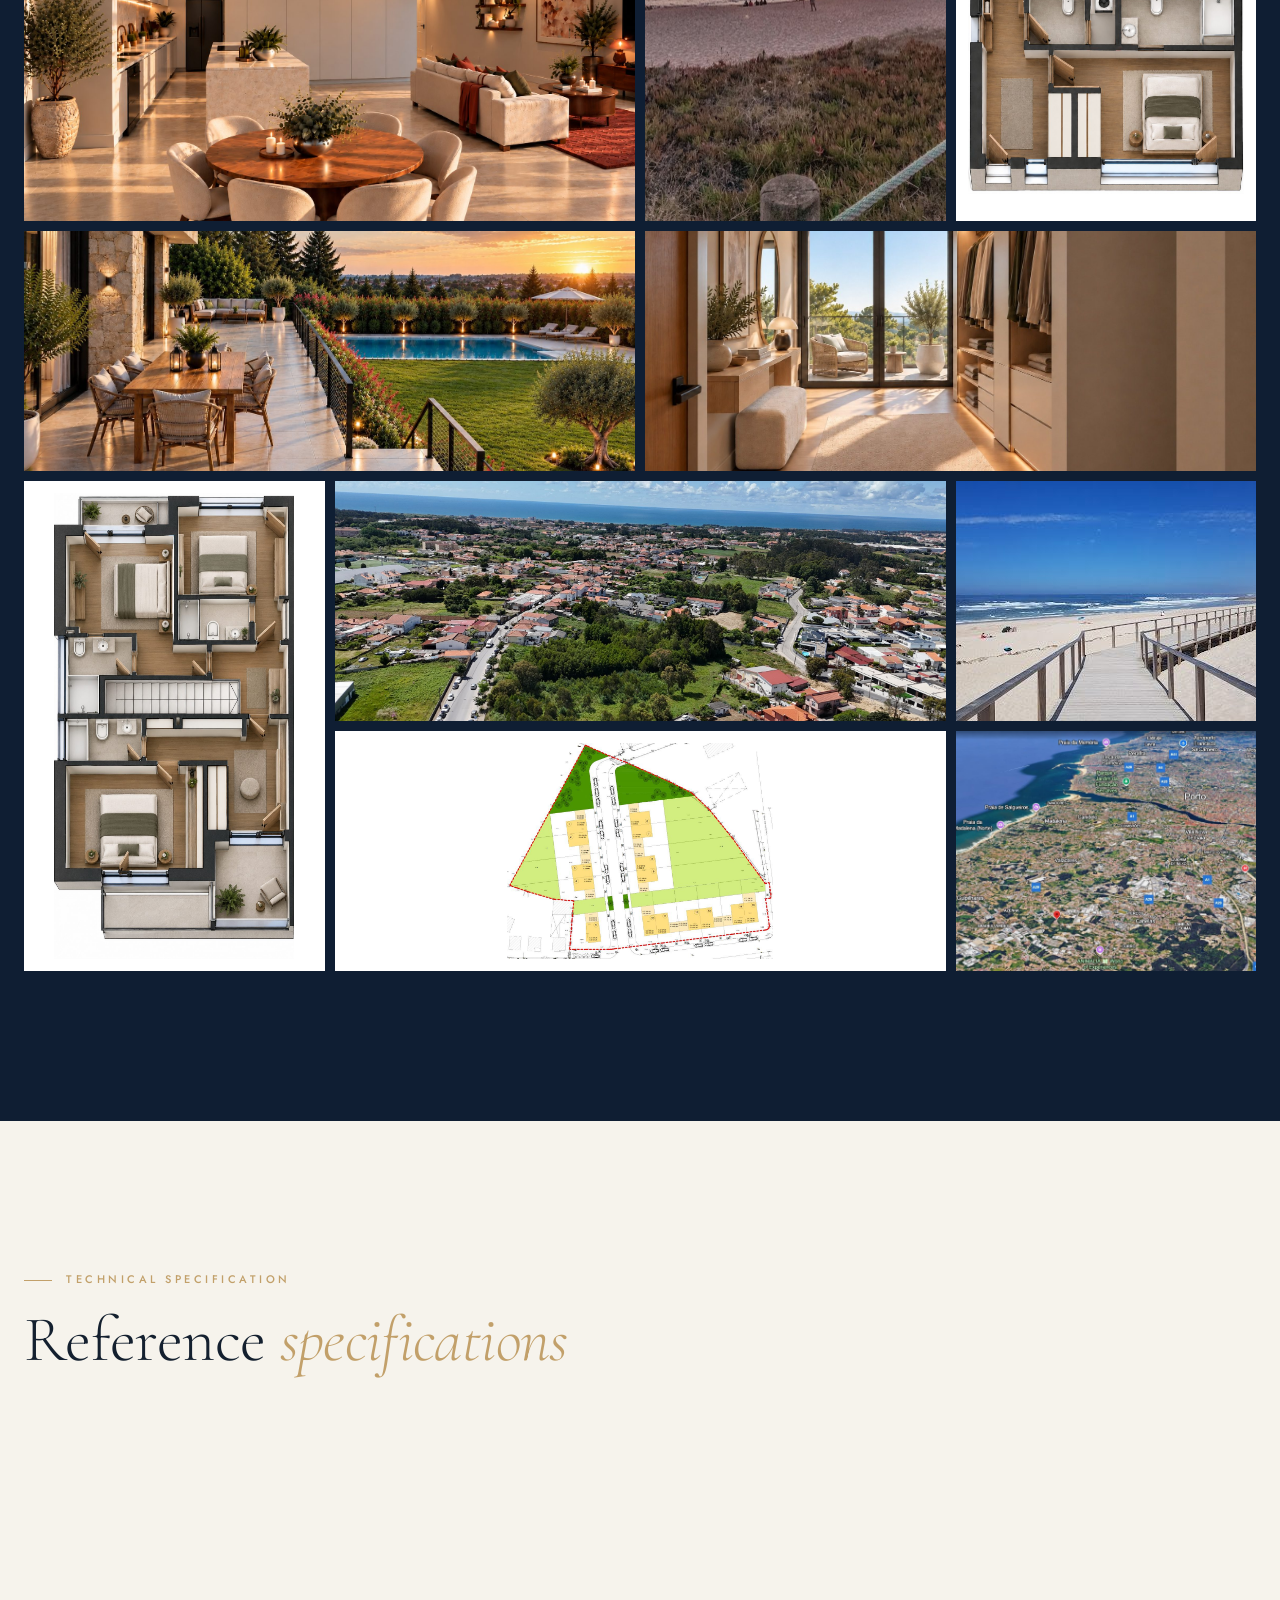
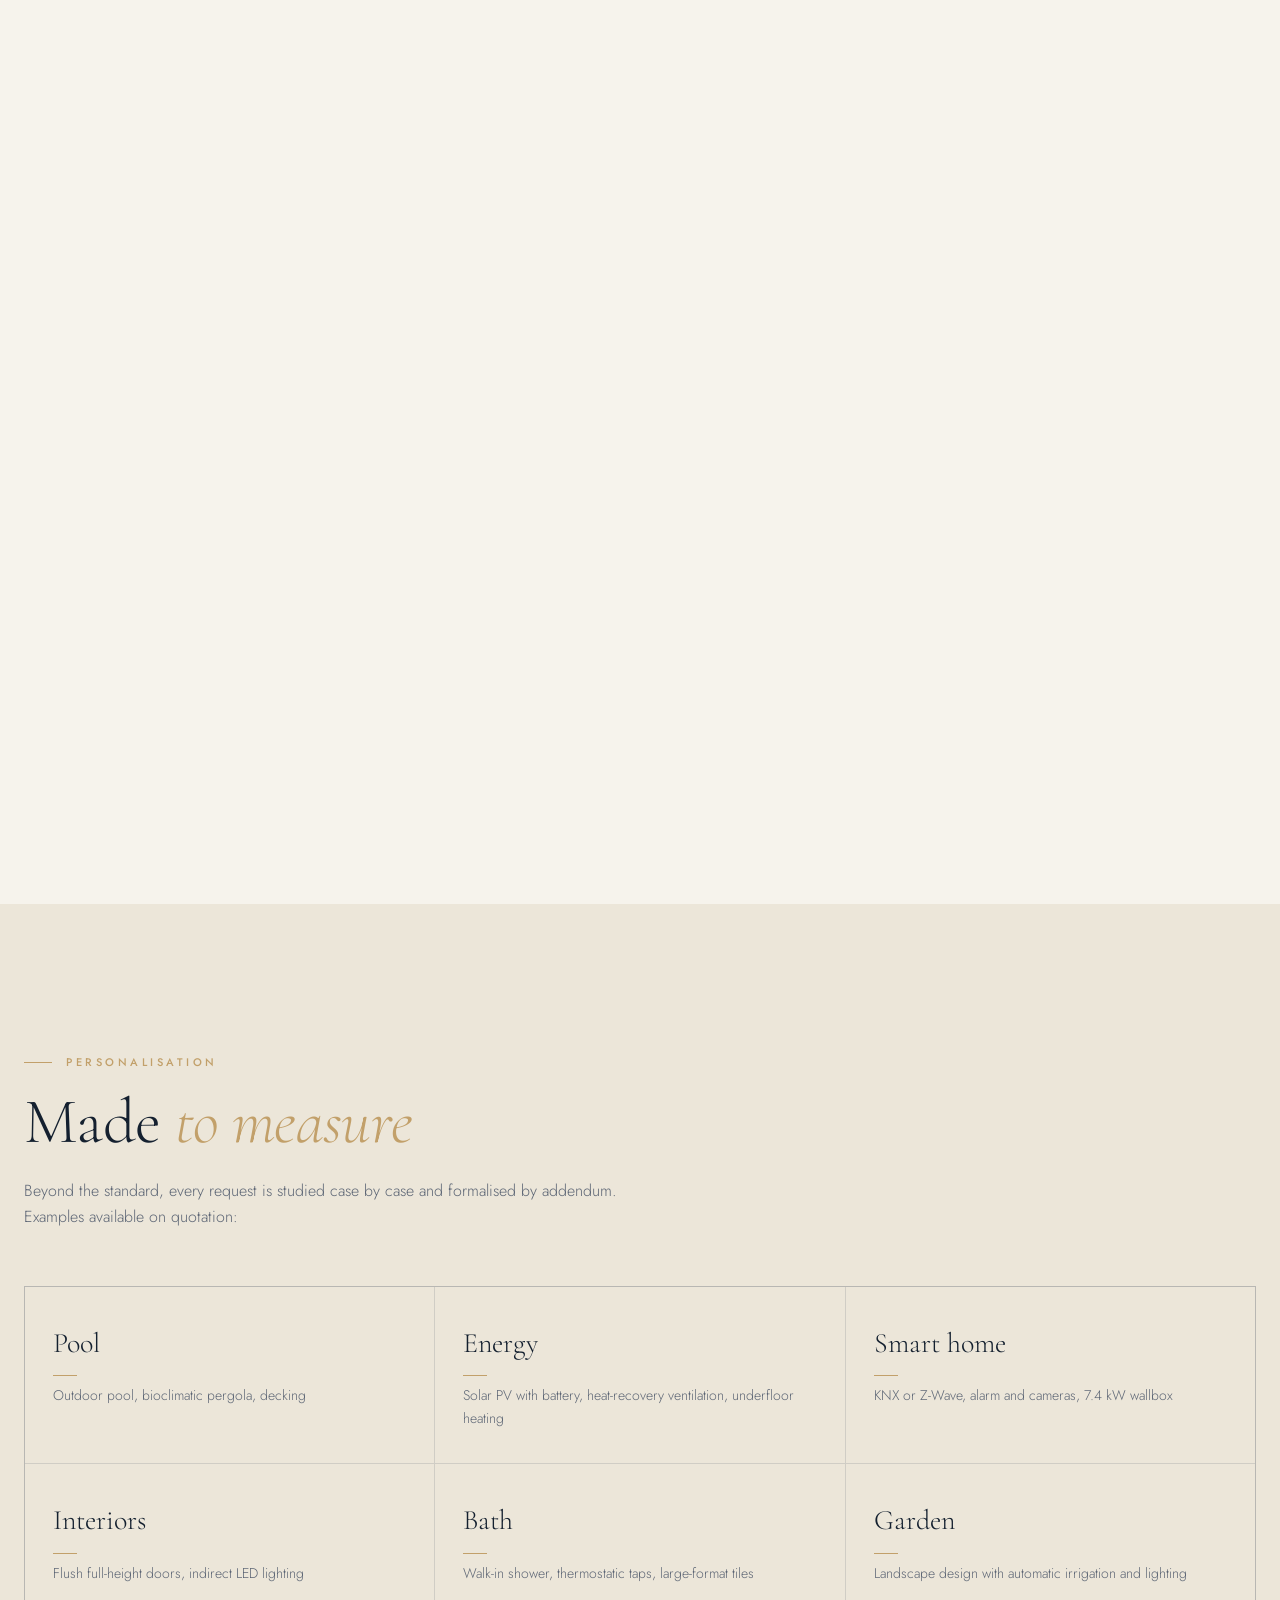
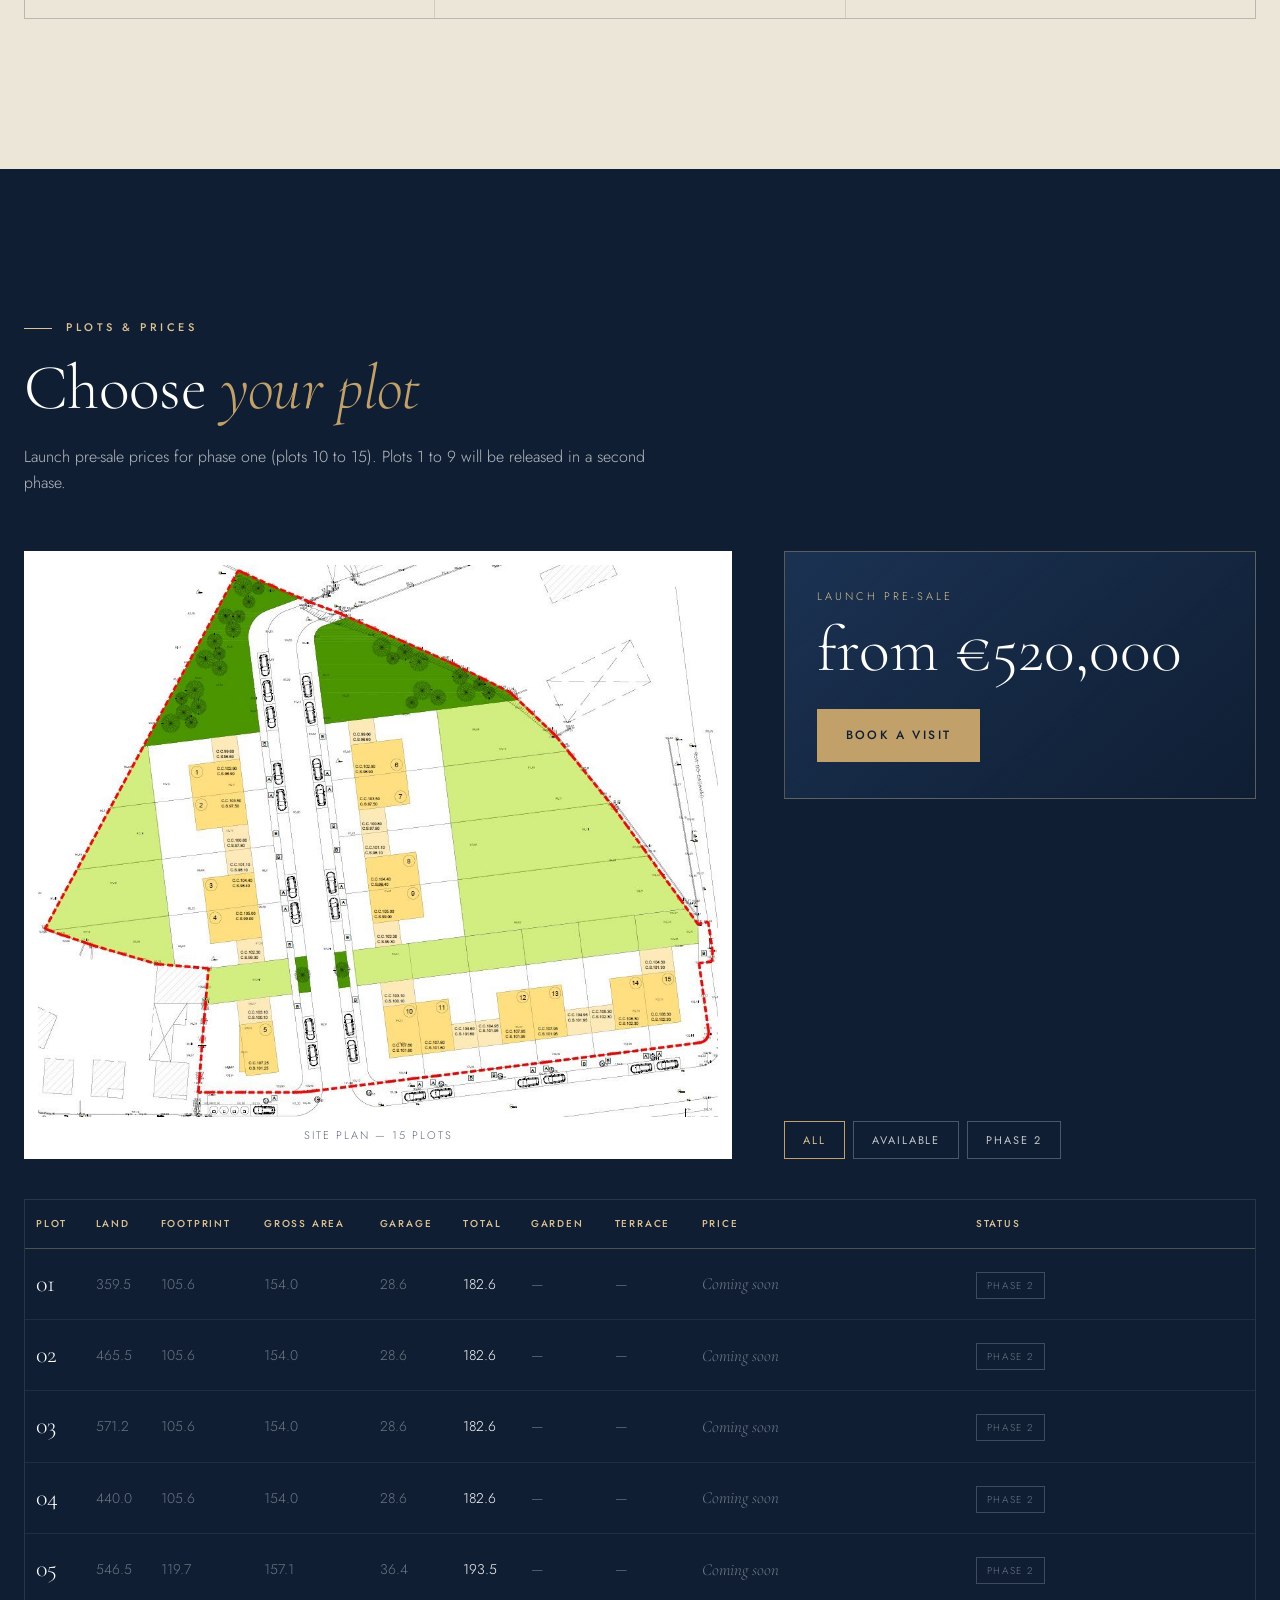
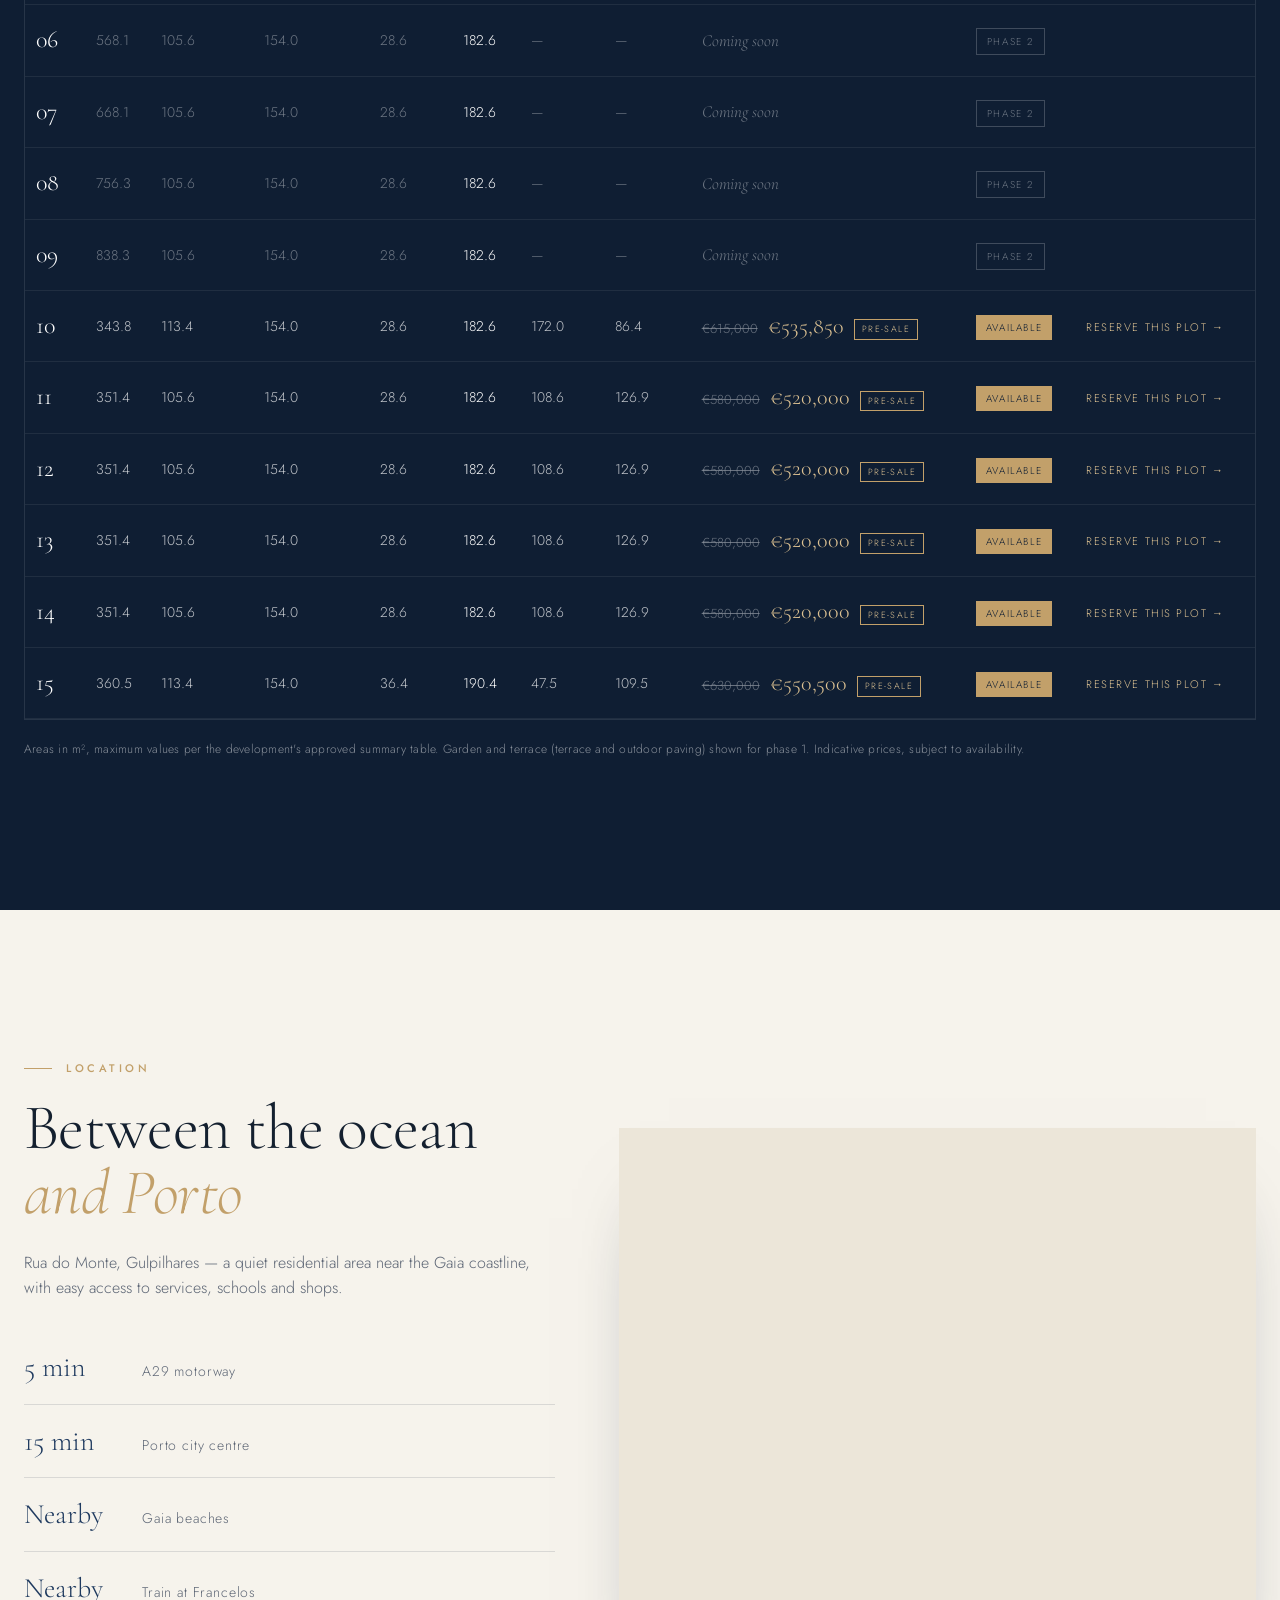
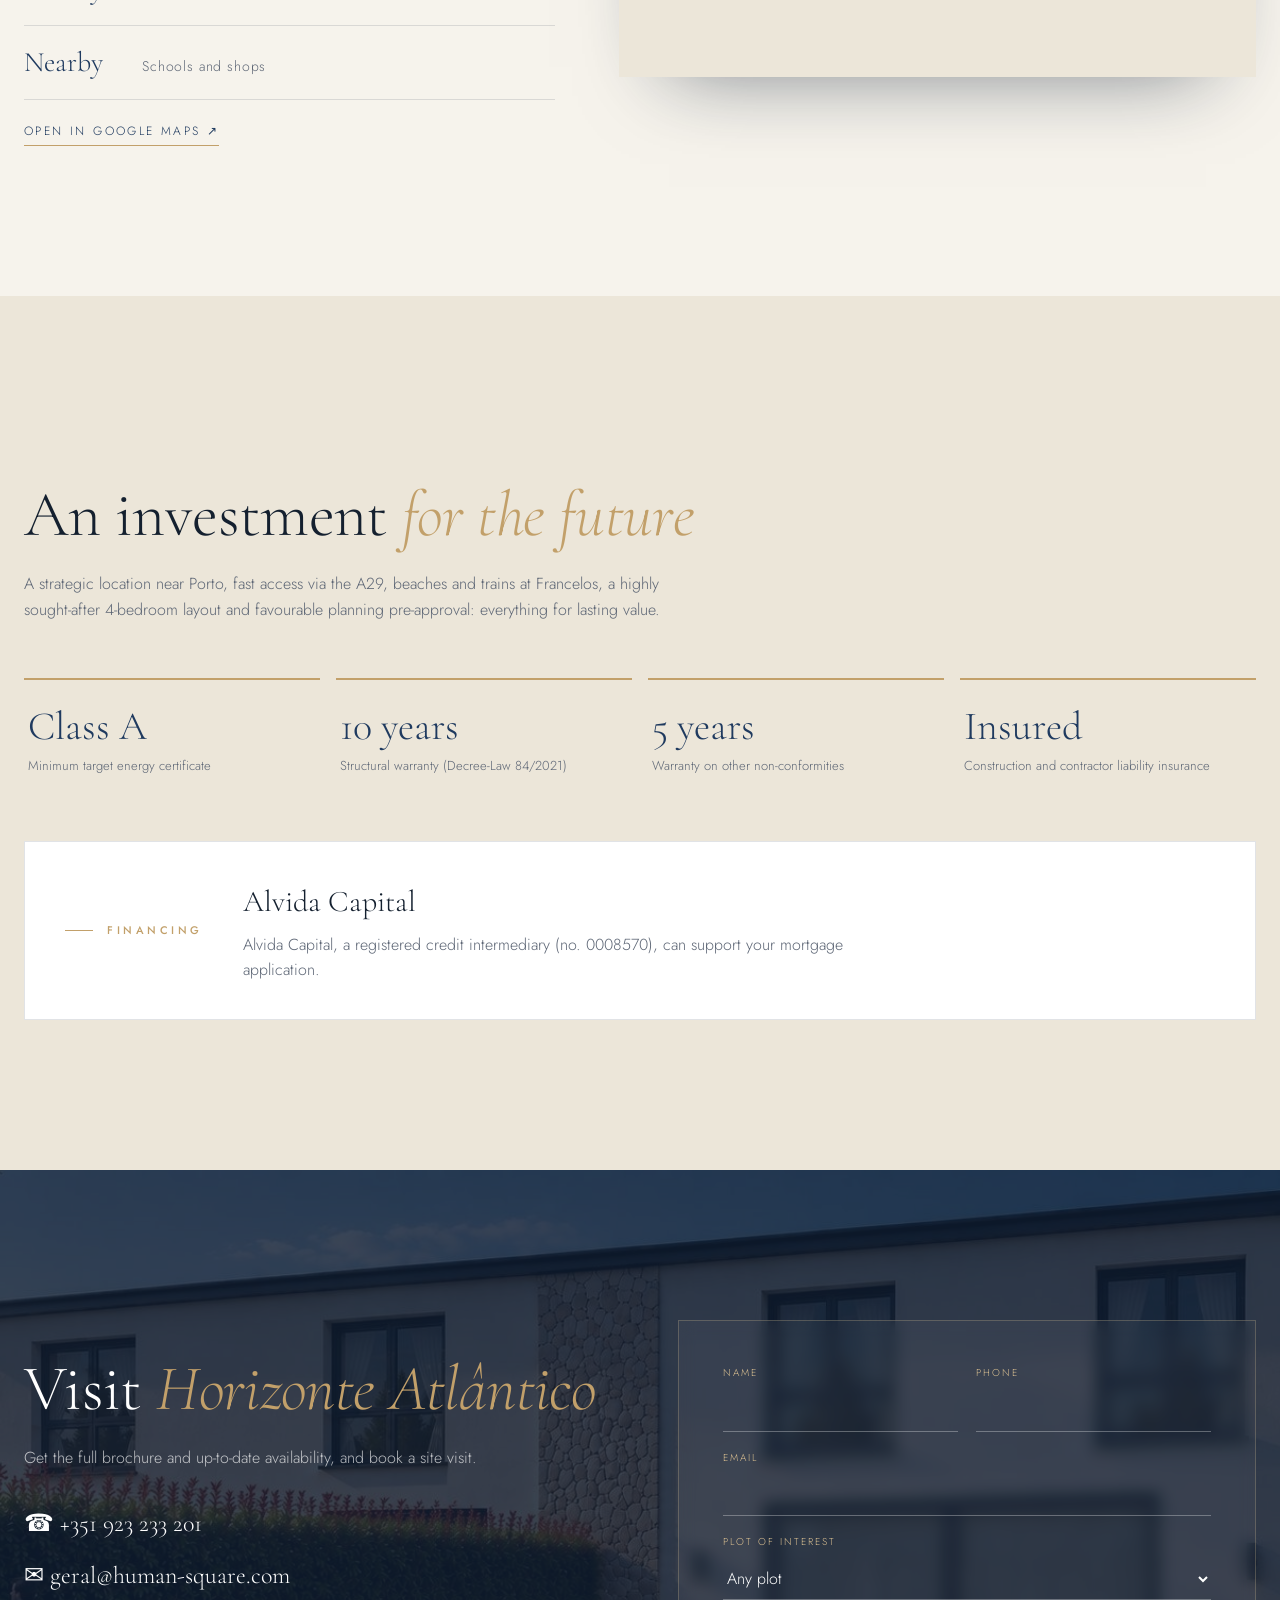
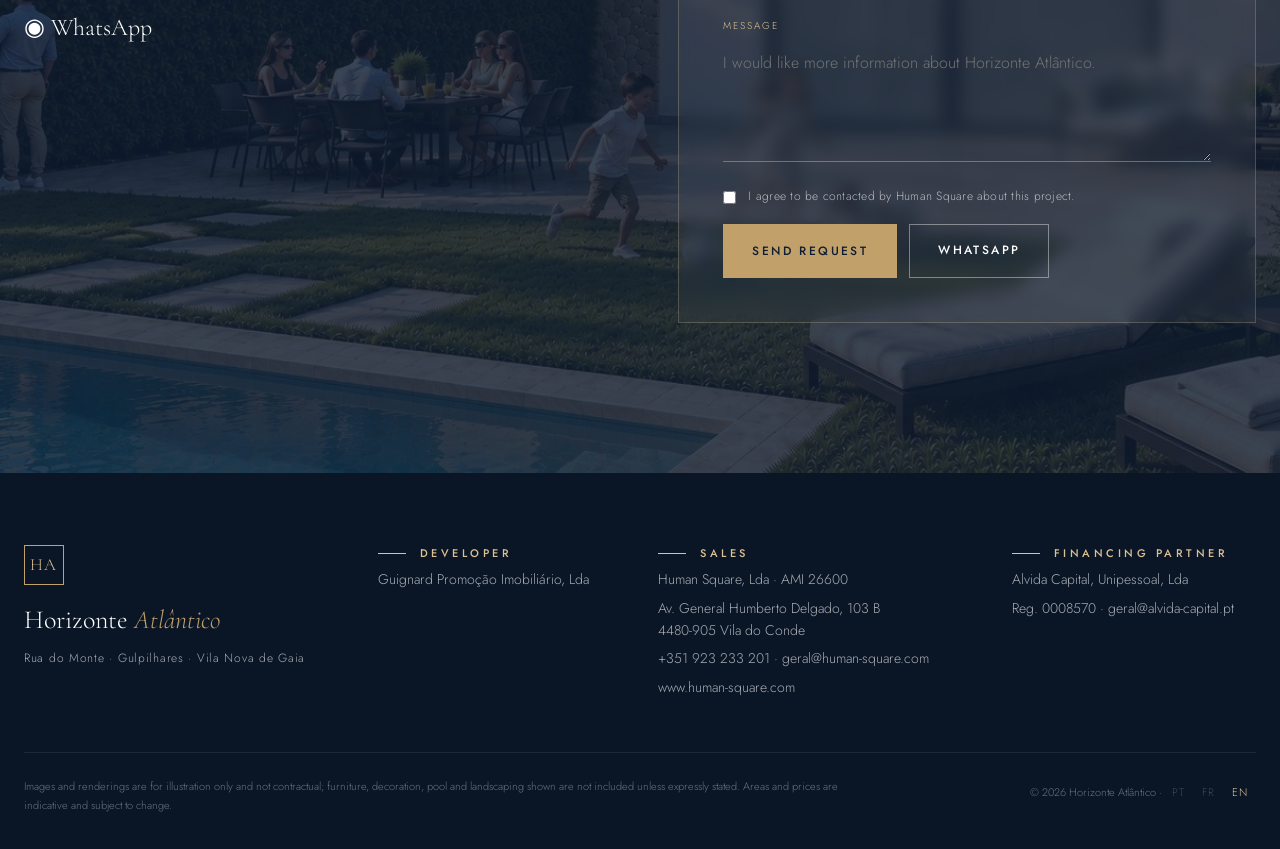
==== commit c4c205e2: "Horizonte : surfaces des pieces, jardin et terrasse par lot" ====
--- a/wwwroot/horizonte/en/index.html
+++ b/wwwroot/horizonte/en/index.html
@@ -116,11 +116,11 @@
     <div class="plan-wrap reveal">
       <div class="plan" data-pane="rc">
         <figure class="plan-img" data-i="4"><img src="../img/planta_3d_b.jpg" alt="Ground floor plan" loading="lazy" /></figure>
-        <ul class="plan-list"><li>Entrance hall</li><li>Open-plan living and dining room</li><li>Open fitted kitchen</li><li>Guest WC</li><li>En-suite bedroom</li><li>Double garage</li><li>Storage / laundry</li><li>Access to the private garden</li></ul>
+        <ul class="plan-list"><li><span class="pl-l">Open-plan living room and kitchen</span><span class="pl-a">32.6 m²</span></li><li><span class="pl-l">En-suite bedroom (ground floor)</span><span class="pl-a">17.2 m²</span></li><li><span class="pl-l">Entrance hall</span><span class="pl-a">9.8 m²</span></li><li><span class="pl-l">Guest WC</span><span class="pl-a">3.4 m²</span></li><li><span class="pl-l">Double garage</span><span class="pl-a">28.6 to 47.2 m²</span></li><li><span class="pl-l">Storage / laundry</span></li><li><span class="pl-l">Access to the private garden</span></li></ul>
       </div>
       <div class="plan" data-pane="p1" hidden>
         <figure class="plan-img" data-i="6"><img src="../img/planta_3d_a.jpg" alt="First floor plan" loading="lazy" /></figure>
-        <ul class="plan-list"><li>Master suite with walk-in wardrobe and private bathroom</li><li>Two bedrooms with built-in wardrobes</li><li>Family bathroom</li><li>Balcony or terrace depending on the plot&#x27;s orientation</li></ul>
+        <ul class="plan-list"><li><span class="pl-l">Suite 1, master with walk-in wardrobe</span><span class="pl-a">26.9 m²</span></li><li><span class="pl-l">Suite 2</span><span class="pl-a">17.8 m²</span></li><li><span class="pl-l">Suite 3</span><span class="pl-a">14.5 m²</span></li><li><span class="pl-l">Landing</span><span class="pl-a">3.9 m²</span></li><li><span class="pl-l">Balcony 1</span><span class="pl-a">4.4 m²</span></li><li><span class="pl-l">Balcony 2</span><span class="pl-a">2.4 m²</span></li></ul>
       </div>
     </div>
     <p class="note">Floor plans for illustration. The villas are built on two floors above ground, with no basement.</p>
@@ -195,27 +195,27 @@
     </div>
     <div class="tbl-wrap reveal">
       <table class="tbl" id="lots">
-        <thead><tr><th>Plot</th><th>Land</th><th>Footprint</th><th>Gross area</th><th>Garage</th><th>Total</th><th>Price</th><th>Status</th><th></th></tr></thead>
+        <thead><tr><th>Plot</th><th>Land</th><th>Footprint</th><th>Gross area</th><th>Garage</th><th>Total</th><th>Garden</th><th>Terrace</th><th>Price</th><th>Status</th><th></th></tr></thead>
         <tbody>
-<tr class="is-soon" data-state="soon"><td class="c-lot">01</td><td data-l="Land">359.5</td><td data-l="Footprint">105.6</td><td data-l="Gross area">154.0</td><td data-l="Garage">28.6</td><td data-l="Total" class="c-tot">182.6</td><td data-l="Price" class="c-price"><span class="p-soon">Coming soon</span></td><td data-l="Status"><span class="st st-soon">Phase 2</span></td><td class="c-cta"></td></tr>
-<tr class="is-soon" data-state="soon"><td class="c-lot">02</td><td data-l="Land">465.5</td><td data-l="Footprint">105.6</td><td data-l="Gross area">154.0</td><td data-l="Garage">28.6</td><td data-l="Total" class="c-tot">182.6</td><td data-l="Price" class="c-price"><span class="p-soon">Coming soon</span></td><td data-l="Status"><span class="st st-soon">Phase 2</span></td><td class="c-cta"></td></tr>
-<tr class="is-soon" data-state="soon"><td class="c-lot">03</td><td data-l="Land">571.2</td><td data-l="Footprint">105.6</td><td data-l="Gross area">154.0</td><td data-l="Garage">28.6</td><td data-l="Total" class="c-tot">182.6</td><td data-l="Price" class="c-price"><span class="p-soon">Coming soon</span></td><td data-l="Status"><span class="st st-soon">Phase 2</span></td><td class="c-cta"></td></tr>
-<tr class="is-soon" data-state="soon"><td class="c-lot">04</td><td data-l="Land">440.0</td><td data-l="Footprint">105.6</td><td data-l="Gross area">154.0</td><td data-l="Garage">28.6</td><td data-l="Total" class="c-tot">182.6</td><td data-l="Price" class="c-price"><span class="p-soon">Coming soon</span></td><td data-l="Status"><span class="st st-soon">Phase 2</span></td><td class="c-cta"></td></tr>
-<tr class="is-soon" data-state="soon"><td class="c-lot">05</td><td data-l="Land">546.5</td><td data-l="Footprint">119.7</td><td data-l="Gross area">157.1</td><td data-l="Garage">36.4</td><td data-l="Total" class="c-tot">193.5</td><td data-l="Price" class="c-price"><span class="p-soon">Coming soon</span></td><td data-l="Status"><span class="st st-soon">Phase 2</span></td><td class="c-cta"></td></tr>
-<tr class="is-soon" data-state="soon"><td class="c-lot">06</td><td data-l="Land">568.1</td><td data-l="Footprint">105.6</td><td data-l="Gross area">154.0</td><td data-l="Garage">28.6</td><td data-l="Total" class="c-tot">182.6</td><td data-l="Price" class="c-price"><span class="p-soon">Coming soon</span></td><td data-l="Status"><span class="st st-soon">Phase 2</span></td><td class="c-cta"></td></tr>
-<tr class="is-soon" data-state="soon"><td class="c-lot">07</td><td data-l="Land">668.1</td><td data-l="Footprint">105.6</td><td data-l="Gross area">154.0</td><td data-l="Garage">28.6</td><td data-l="Total" class="c-tot">182.6</td><td data-l="Price" class="c-price"><span class="p-soon">Coming soon</span></td><td data-l="Status"><span class="st st-soon">Phase 2</span></td><td class="c-cta"></td></tr>
-<tr class="is-soon" data-state="soon"><td class="c-lot">08</td><td data-l="Land">756.3</td><td data-l="Footprint">105.6</td><td data-l="Gross area">154.0</td><td data-l="Garage">28.6</td><td data-l="Total" class="c-tot">182.6</td><td data-l="Price" class="c-price"><span class="p-soon">Coming soon</span></td><td data-l="Status"><span class="st st-soon">Phase 2</span></td><td class="c-cta"></td></tr>
-<tr class="is-soon" data-state="soon"><td class="c-lot">09</td><td data-l="Land">838.3</td><td data-l="Footprint">105.6</td><td data-l="Gross area">154.0</td><td data-l="Garage">28.6</td><td data-l="Total" class="c-tot">182.6</td><td data-l="Price" class="c-price"><span class="p-soon">Coming soon</span></td><td data-l="Status"><span class="st st-soon">Phase 2</span></td><td class="c-cta"></td></tr>
-<tr class="is-avail" data-state="avail"><td class="c-lot">10</td><td data-l="Land">343.8</td><td data-l="Footprint">113.4</td><td data-l="Gross area">154.0</td><td data-l="Garage">28.6</td><td data-l="Total" class="c-tot">182.6</td><td data-l="Price" class="c-price"><span class="p-old">€615,000</span><span class="p-new">€535,850</span><span class="p-tag">Pre-sale</span></td><td data-l="Status"><span class="st st-on">Available</span></td><td class="c-cta"><a href="#contact" class="lot-cta" data-lot="10">Reserve this plot →</a></td></tr>
-<tr class="is-avail" data-state="avail"><td class="c-lot">11</td><td data-l="Land">351.4</td><td data-l="Footprint">105.6</td><td data-l="Gross area">154.0</td><td data-l="Garage">28.6</td><td data-l="Total" class="c-tot">182.6</td><td data-l="Price" class="c-price"><span class="p-old">€580,000</span><span class="p-new">€520,000</span><span class="p-tag">Pre-sale</span></td><td data-l="Status"><span class="st st-on">Available</span></td><td class="c-cta"><a href="#contact" class="lot-cta" data-lot="11">Reserve this plot →</a></td></tr>
-<tr class="is-avail" data-state="avail"><td class="c-lot">12</td><td data-l="Land">351.4</td><td data-l="Footprint">105.6</td><td data-l="Gross area">154.0</td><td data-l="Garage">28.6</td><td data-l="Total" class="c-tot">182.6</td><td data-l="Price" class="c-price"><span class="p-old">€580,000</span><span class="p-new">€520,000</span><span class="p-tag">Pre-sale</span></td><td data-l="Status"><span class="st st-on">Available</span></td><td class="c-cta"><a href="#contact" class="lot-cta" data-lot="12">Reserve this plot →</a></td></tr>
-<tr class="is-avail" data-state="avail"><td class="c-lot">13</td><td data-l="Land">351.4</td><td data-l="Footprint">105.6</td><td data-l="Gross area">154.0</td><td data-l="Garage">28.6</td><td data-l="Total" class="c-tot">182.6</td><td data-l="Price" class="c-price"><span class="p-old">€580,000</span><span class="p-new">€520,000</span><span class="p-tag">Pre-sale</span></td><td data-l="Status"><span class="st st-on">Available</span></td><td class="c-cta"><a href="#contact" class="lot-cta" data-lot="13">Reserve this plot →</a></td></tr>
-<tr class="is-avail" data-state="avail"><td class="c-lot">14</td><td data-l="Land">351.4</td><td data-l="Footprint">105.6</td><td data-l="Gross area">154.0</td><td data-l="Garage">28.6</td><td data-l="Total" class="c-tot">182.6</td><td data-l="Price" class="c-price"><span class="p-old">€580,000</span><span class="p-new">€520,000</span><span class="p-tag">Pre-sale</span></td><td data-l="Status"><span class="st st-on">Available</span></td><td class="c-cta"><a href="#contact" class="lot-cta" data-lot="14">Reserve this plot →</a></td></tr>
-<tr class="is-avail" data-state="avail"><td class="c-lot">15</td><td data-l="Land">360.5</td><td data-l="Footprint">113.4</td><td data-l="Gross area">154.0</td><td data-l="Garage">36.4</td><td data-l="Total" class="c-tot">190.4</td><td data-l="Price" class="c-price"><span class="p-old">€630,000</span><span class="p-new">€550,500</span><span class="p-tag">Pre-sale</span></td><td data-l="Status"><span class="st st-on">Available</span></td><td class="c-cta"><a href="#contact" class="lot-cta" data-lot="15">Reserve this plot →</a></td></tr>
+<tr class="is-soon" data-state="soon"><td class="c-lot">01</td><td data-l="Land">359.5</td><td data-l="Footprint">105.6</td><td data-l="Gross area">154.0</td><td data-l="Garage">28.6</td><td data-l="Total" class="c-tot">182.6</td><td data-l="Garden">—</td><td data-l="Terrace">—</td><td data-l="Price" class="c-price"><span class="p-soon">Coming soon</span></td><td data-l="Status"><span class="st st-soon">Phase 2</span></td><td class="c-cta"></td></tr>
+<tr class="is-soon" data-state="soon"><td class="c-lot">02</td><td data-l="Land">465.5</td><td data-l="Footprint">105.6</td><td data-l="Gross area">154.0</td><td data-l="Garage">28.6</td><td data-l="Total" class="c-tot">182.6</td><td data-l="Garden">—</td><td data-l="Terrace">—</td><td data-l="Price" class="c-price"><span class="p-soon">Coming soon</span></td><td data-l="Status"><span class="st st-soon">Phase 2</span></td><td class="c-cta"></td></tr>
+<tr class="is-soon" data-state="soon"><td class="c-lot">03</td><td data-l="Land">571.2</td><td data-l="Footprint">105.6</td><td data-l="Gross area">154.0</td><td data-l="Garage">28.6</td><td data-l="Total" class="c-tot">182.6</td><td data-l="Garden">—</td><td data-l="Terrace">—</td><td data-l="Price" class="c-price"><span class="p-soon">Coming soon</span></td><td data-l="Status"><span class="st st-soon">Phase 2</span></td><td class="c-cta"></td></tr>
+<tr class="is-soon" data-state="soon"><td class="c-lot">04</td><td data-l="Land">440.0</td><td data-l="Footprint">105.6</td><td data-l="Gross area">154.0</td><td data-l="Garage">28.6</td><td data-l="Total" class="c-tot">182.6</td><td data-l="Garden">—</td><td data-l="Terrace">—</td><td data-l="Price" class="c-price"><span class="p-soon">Coming soon</span></td><td data-l="Status"><span class="st st-soon">Phase 2</span></td><td class="c-cta"></td></tr>
+<tr class="is-soon" data-state="soon"><td class="c-lot">05</td><td data-l="Land">546.5</td><td data-l="Footprint">119.7</td><td data-l="Gross area">157.1</td><td data-l="Garage">36.4</td><td data-l="Total" class="c-tot">193.5</td><td data-l="Garden">—</td><td data-l="Terrace">—</td><td data-l="Price" class="c-price"><span class="p-soon">Coming soon</span></td><td data-l="Status"><span class="st st-soon">Phase 2</span></td><td class="c-cta"></td></tr>
+<tr class="is-soon" data-state="soon"><td class="c-lot">06</td><td data-l="Land">568.1</td><td data-l="Footprint">105.6</td><td data-l="Gross area">154.0</td><td data-l="Garage">28.6</td><td data-l="Total" class="c-tot">182.6</td><td data-l="Garden">—</td><td data-l="Terrace">—</td><td data-l="Price" class="c-price"><span class="p-soon">Coming soon</span></td><td data-l="Status"><span class="st st-soon">Phase 2</span></td><td class="c-cta"></td></tr>
+<tr class="is-soon" data-state="soon"><td class="c-lot">07</td><td data-l="Land">668.1</td><td data-l="Footprint">105.6</td><td data-l="Gross area">154.0</td><td data-l="Garage">28.6</td><td data-l="Total" class="c-tot">182.6</td><td data-l="Garden">—</td><td data-l="Terrace">—</td><td data-l="Price" class="c-price"><span class="p-soon">Coming soon</span></td><td data-l="Status"><span class="st st-soon">Phase 2</span></td><td class="c-cta"></td></tr>
+<tr class="is-soon" data-state="soon"><td class="c-lot">08</td><td data-l="Land">756.3</td><td data-l="Footprint">105.6</td><td data-l="Gross area">154.0</td><td data-l="Garage">28.6</td><td data-l="Total" class="c-tot">182.6</td><td data-l="Garden">—</td><td data-l="Terrace">—</td><td data-l="Price" class="c-price"><span class="p-soon">Coming soon</span></td><td data-l="Status"><span class="st st-soon">Phase 2</span></td><td class="c-cta"></td></tr>
+<tr class="is-soon" data-state="soon"><td class="c-lot">09</td><td data-l="Land">838.3</td><td data-l="Footprint">105.6</td><td data-l="Gross area">154.0</td><td data-l="Garage">28.6</td><td data-l="Total" class="c-tot">182.6</td><td data-l="Garden">—</td><td data-l="Terrace">—</td><td data-l="Price" class="c-price"><span class="p-soon">Coming soon</span></td><td data-l="Status"><span class="st st-soon">Phase 2</span></td><td class="c-cta"></td></tr>
+<tr class="is-avail" data-state="avail"><td class="c-lot">10</td><td data-l="Land">343.8</td><td data-l="Footprint">113.4</td><td data-l="Gross area">154.0</td><td data-l="Garage">28.6</td><td data-l="Total" class="c-tot">182.6</td><td data-l="Garden">172.0</td><td data-l="Terrace">86.4</td><td data-l="Price" class="c-price"><span class="p-old">€615,000</span><span class="p-new">€535,850</span><span class="p-tag">Pre-sale</span></td><td data-l="Status"><span class="st st-on">Available</span></td><td class="c-cta"><a href="#contact" class="lot-cta" data-lot="10">Reserve this plot →</a></td></tr>
+<tr class="is-avail" data-state="avail"><td class="c-lot">11</td><td data-l="Land">351.4</td><td data-l="Footprint">105.6</td><td data-l="Gross area">154.0</td><td data-l="Garage">28.6</td><td data-l="Total" class="c-tot">182.6</td><td data-l="Garden">108.6</td><td data-l="Terrace">126.9</td><td data-l="Price" class="c-price"><span class="p-old">€580,000</span><span class="p-new">€520,000</span><span class="p-tag">Pre-sale</span></td><td data-l="Status"><span class="st st-on">Available</span></td><td class="c-cta"><a href="#contact" class="lot-cta" data-lot="11">Reserve this plot →</a></td></tr>
+<tr class="is-avail" data-state="avail"><td class="c-lot">12</td><td data-l="Land">351.4</td><td data-l="Footprint">105.6</td><td data-l="Gross area">154.0</td><td data-l="Garage">28.6</td><td data-l="Total" class="c-tot">182.6</td><td data-l="Garden">108.6</td><td data-l="Terrace">126.9</td><td data-l="Price" class="c-price"><span class="p-old">€580,000</span><span class="p-new">€520,000</span><span class="p-tag">Pre-sale</span></td><td data-l="Status"><span class="st st-on">Available</span></td><td class="c-cta"><a href="#contact" class="lot-cta" data-lot="12">Reserve this plot →</a></td></tr>
+<tr class="is-avail" data-state="avail"><td class="c-lot">13</td><td data-l="Land">351.4</td><td data-l="Footprint">105.6</td><td data-l="Gross area">154.0</td><td data-l="Garage">28.6</td><td data-l="Total" class="c-tot">182.6</td><td data-l="Garden">108.6</td><td data-l="Terrace">126.9</td><td data-l="Price" class="c-price"><span class="p-old">€580,000</span><span class="p-new">€520,000</span><span class="p-tag">Pre-sale</span></td><td data-l="Status"><span class="st st-on">Available</span></td><td class="c-cta"><a href="#contact" class="lot-cta" data-lot="13">Reserve this plot →</a></td></tr>
+<tr class="is-avail" data-state="avail"><td class="c-lot">14</td><td data-l="Land">351.4</td><td data-l="Footprint">105.6</td><td data-l="Gross area">154.0</td><td data-l="Garage">28.6</td><td data-l="Total" class="c-tot">182.6</td><td data-l="Garden">108.6</td><td data-l="Terrace">126.9</td><td data-l="Price" class="c-price"><span class="p-old">€580,000</span><span class="p-new">€520,000</span><span class="p-tag">Pre-sale</span></td><td data-l="Status"><span class="st st-on">Available</span></td><td class="c-cta"><a href="#contact" class="lot-cta" data-lot="14">Reserve this plot →</a></td></tr>
+<tr class="is-avail" data-state="avail"><td class="c-lot">15</td><td data-l="Land">360.5</td><td data-l="Footprint">113.4</td><td data-l="Gross area">154.0</td><td data-l="Garage">36.4</td><td data-l="Total" class="c-tot">190.4</td><td data-l="Garden">47.5</td><td data-l="Terrace">109.5</td><td data-l="Price" class="c-price"><span class="p-old">€630,000</span><span class="p-new">€550,500</span><span class="p-tag">Pre-sale</span></td><td data-l="Status"><span class="st st-on">Available</span></td><td class="c-cta"><a href="#contact" class="lot-cta" data-lot="15">Reserve this plot →</a></td></tr>
         </tbody>
       </table>
     </div>
-    <p class="note light">Areas in m², maximum values per the development&#x27;s approved summary table. Indicative prices, subject to availability.</p>
+    <p class="note light">Areas in m², maximum values per the development&#x27;s approved summary table. Garden and terrace (terrace and outdoor paving) shown for phase 1. Indicative prices, subject to availability.</p>
   </div>
 </section>
 
--- a/wwwroot/horizonte/assets/style.css
+++ b/wwwroot/horizonte/assets/style.css
@@ -125,6 +125,7 @@
 .plan-list{list-style:none;counter-reset:c}
 .plan-list li{counter-increment:c;display:flex;gap:18px;align-items:baseline;padding:16px 0;border-bottom:1px solid var(--line);font-family:var(--serif);font-size:21px}
 .plan-list li::before{content:counter(c,decimal-leading-zero);font-family:var(--sans);font-size:11px;color:var(--gold);letter-spacing:.1em}
+.plan-list .pl-a{margin-left:auto;font-family:var(--sans);font-size:14px;color:var(--muted);white-space:nowrap;letter-spacing:.02em}
 
 /* GALLERY */
 .gal{display:grid;grid-template-columns:repeat(4,1fr);grid-auto-rows:240px;grid-auto-flow:dense;gap:10px}
@@ -182,8 +183,8 @@
 .flt.on,.flt:hover{border-color:var(--gold);color:var(--gold2)}
 .tbl-wrap{overflow-x:auto;border:1px solid rgba(255,255,255,.1)}
 .tbl{width:100%;border-collapse:collapse;font-size:14px}
-.tbl th{font-size:10px;letter-spacing:.18em;text-transform:uppercase;font-weight:500;color:var(--gold2);text-align:left;padding:16px 16px;border-bottom:1px solid rgba(220,193,146,.3);white-space:nowrap}
-.tbl td{padding:16px;border-bottom:1px solid rgba(255,255,255,.07);color:rgba(255,255,255,.75);white-space:nowrap;transition:background .3s}
+.tbl th{font-size:10px;letter-spacing:.18em;text-transform:uppercase;font-weight:500;color:var(--gold2);text-align:left;padding:16px 11px;border-bottom:1px solid rgba(220,193,146,.3);white-space:nowrap}
+.tbl td{padding:16px 11px;border-bottom:1px solid rgba(255,255,255,.07);color:rgba(255,255,255,.75);white-space:nowrap;transition:background .3s}
 .tbl tr.is-avail:hover td{background:rgba(220,193,146,.07)}
 .tbl tr.is-soon td{color:rgba(255,255,255,.4)}
 .c-lot{font-family:var(--serif);font-size:24px;color:#fff!important}
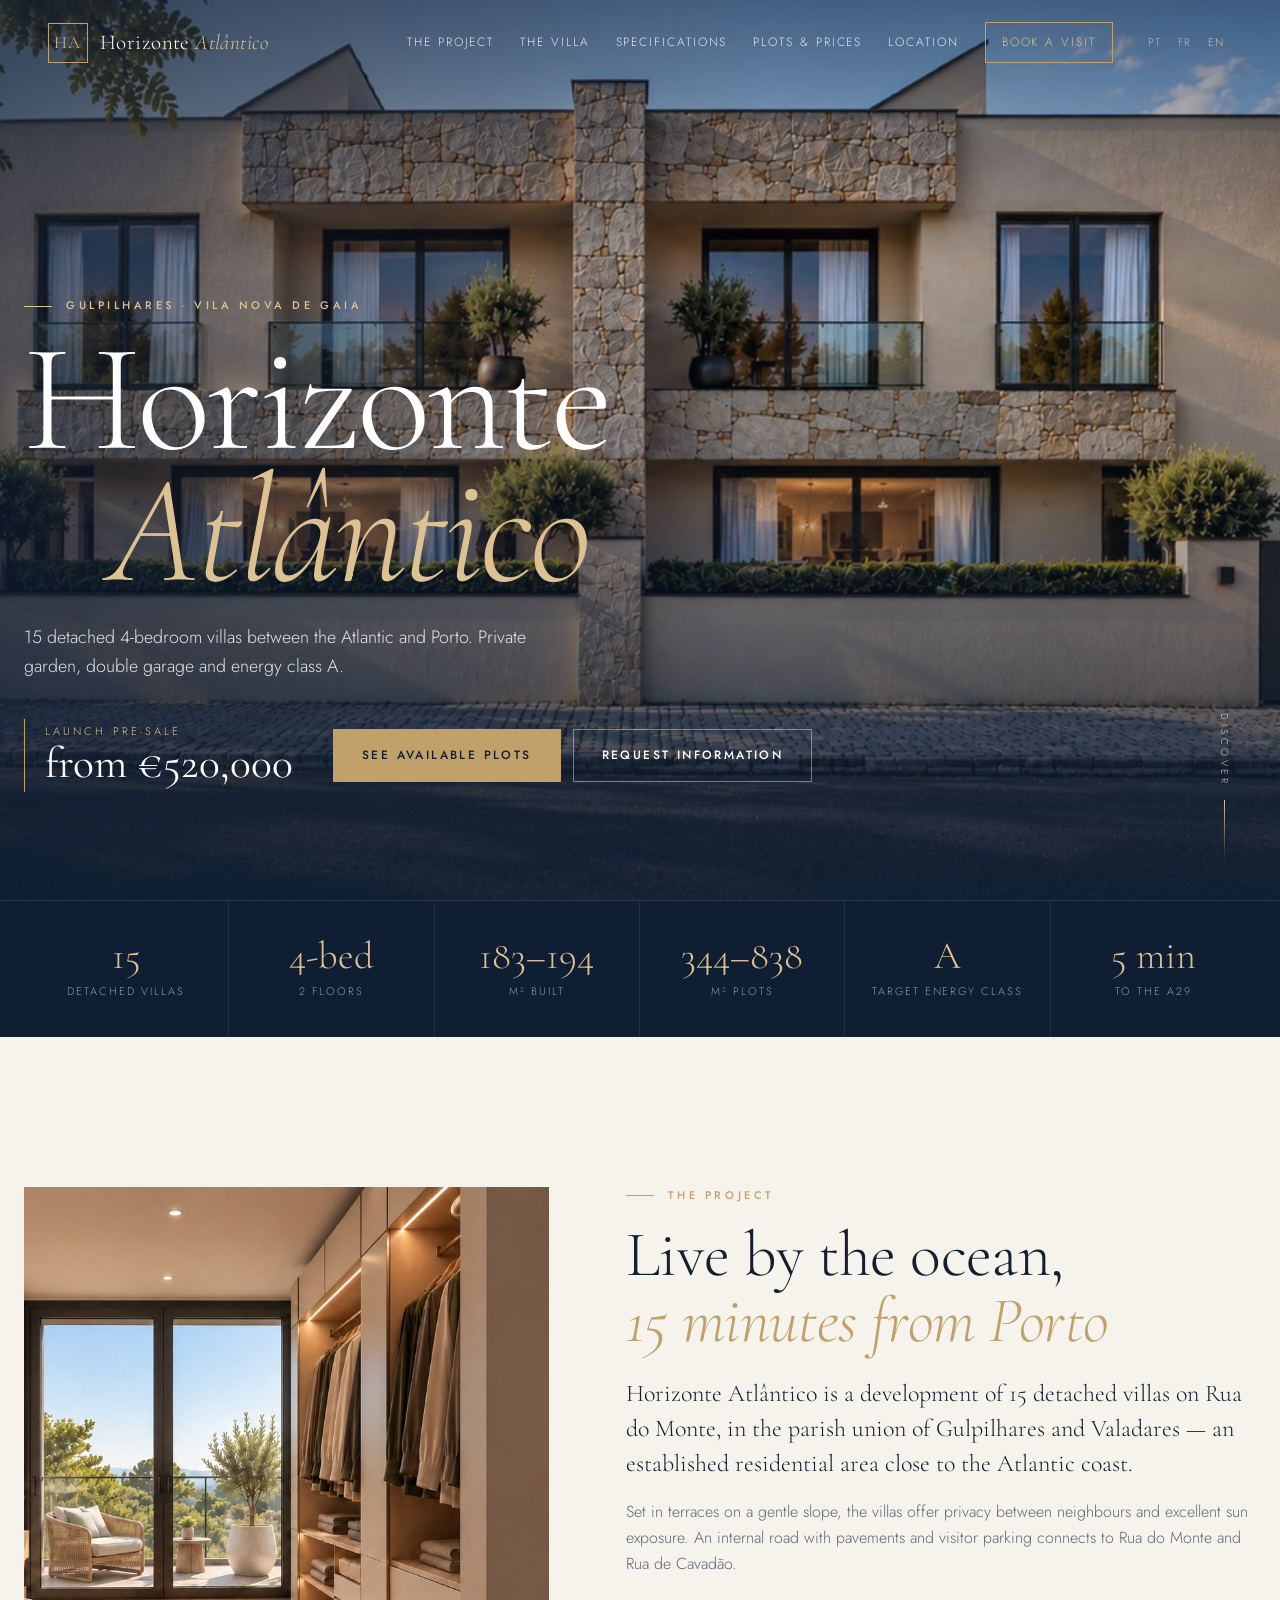
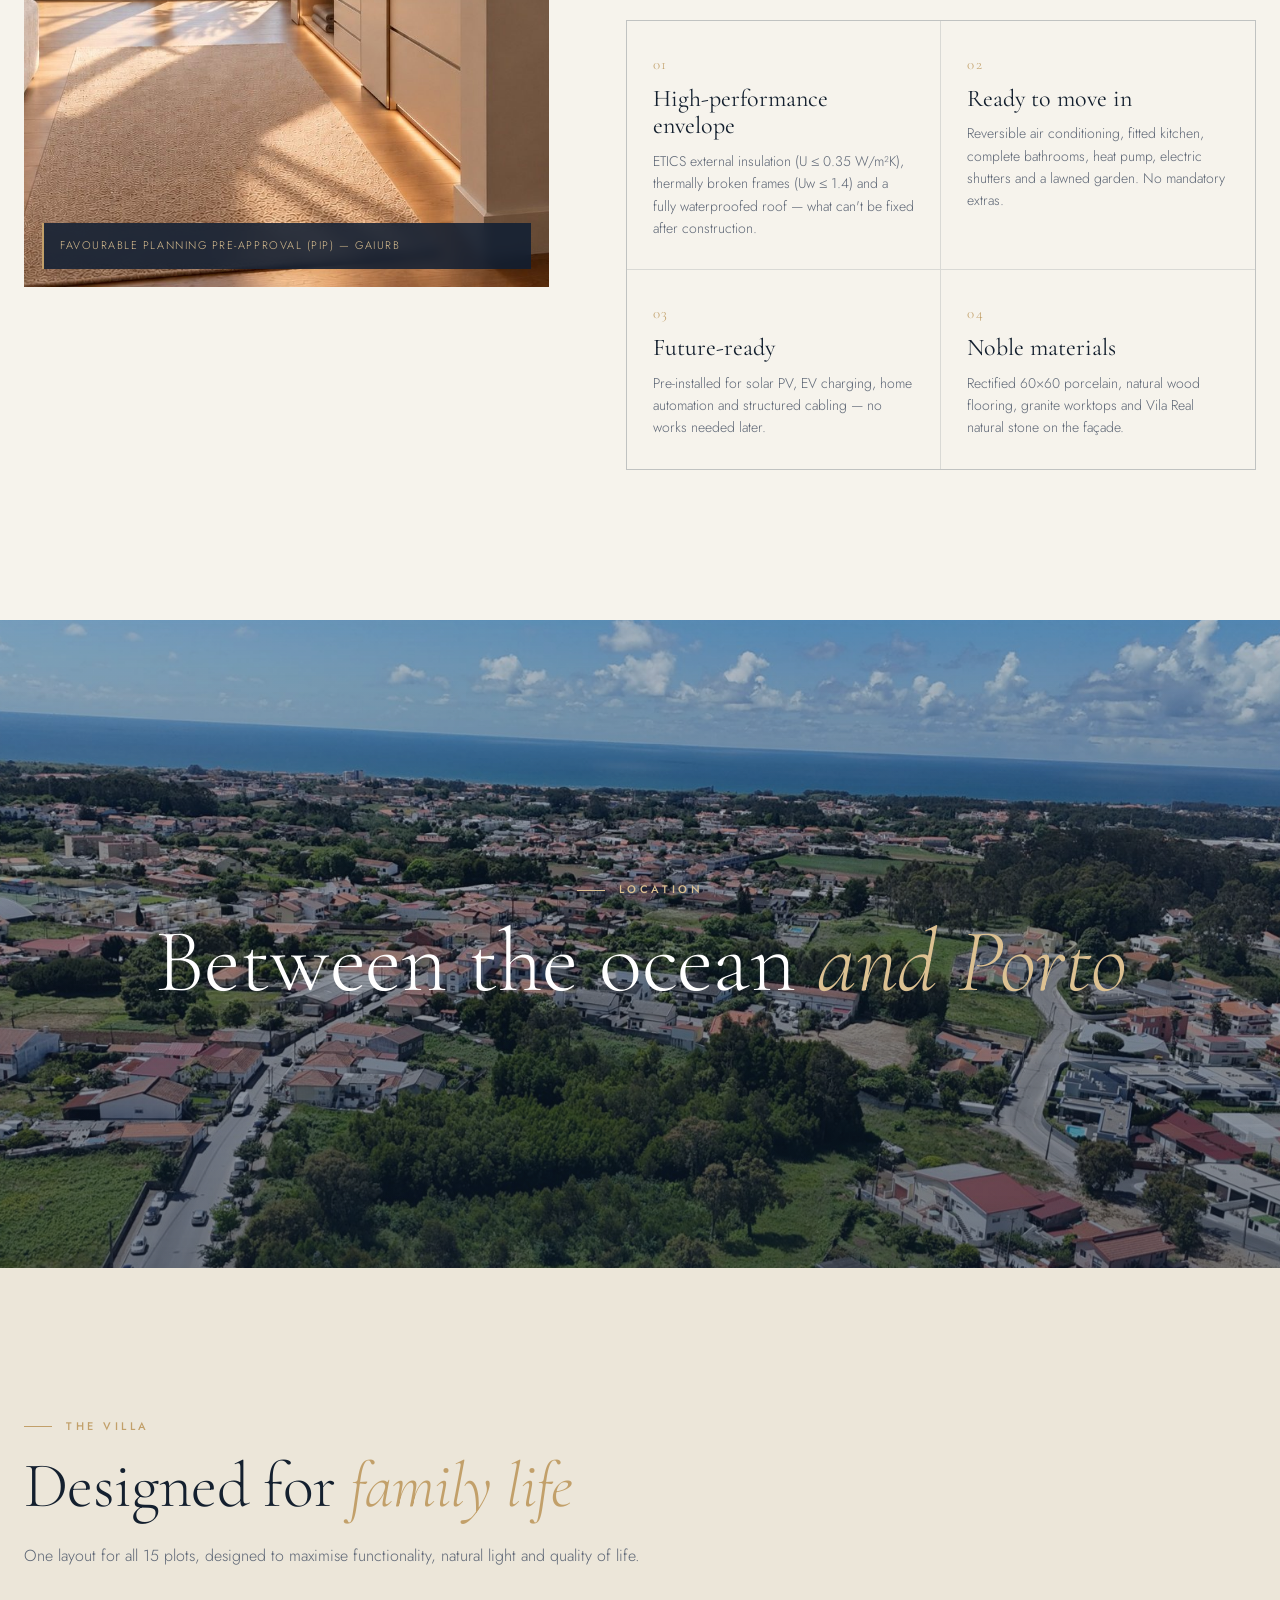
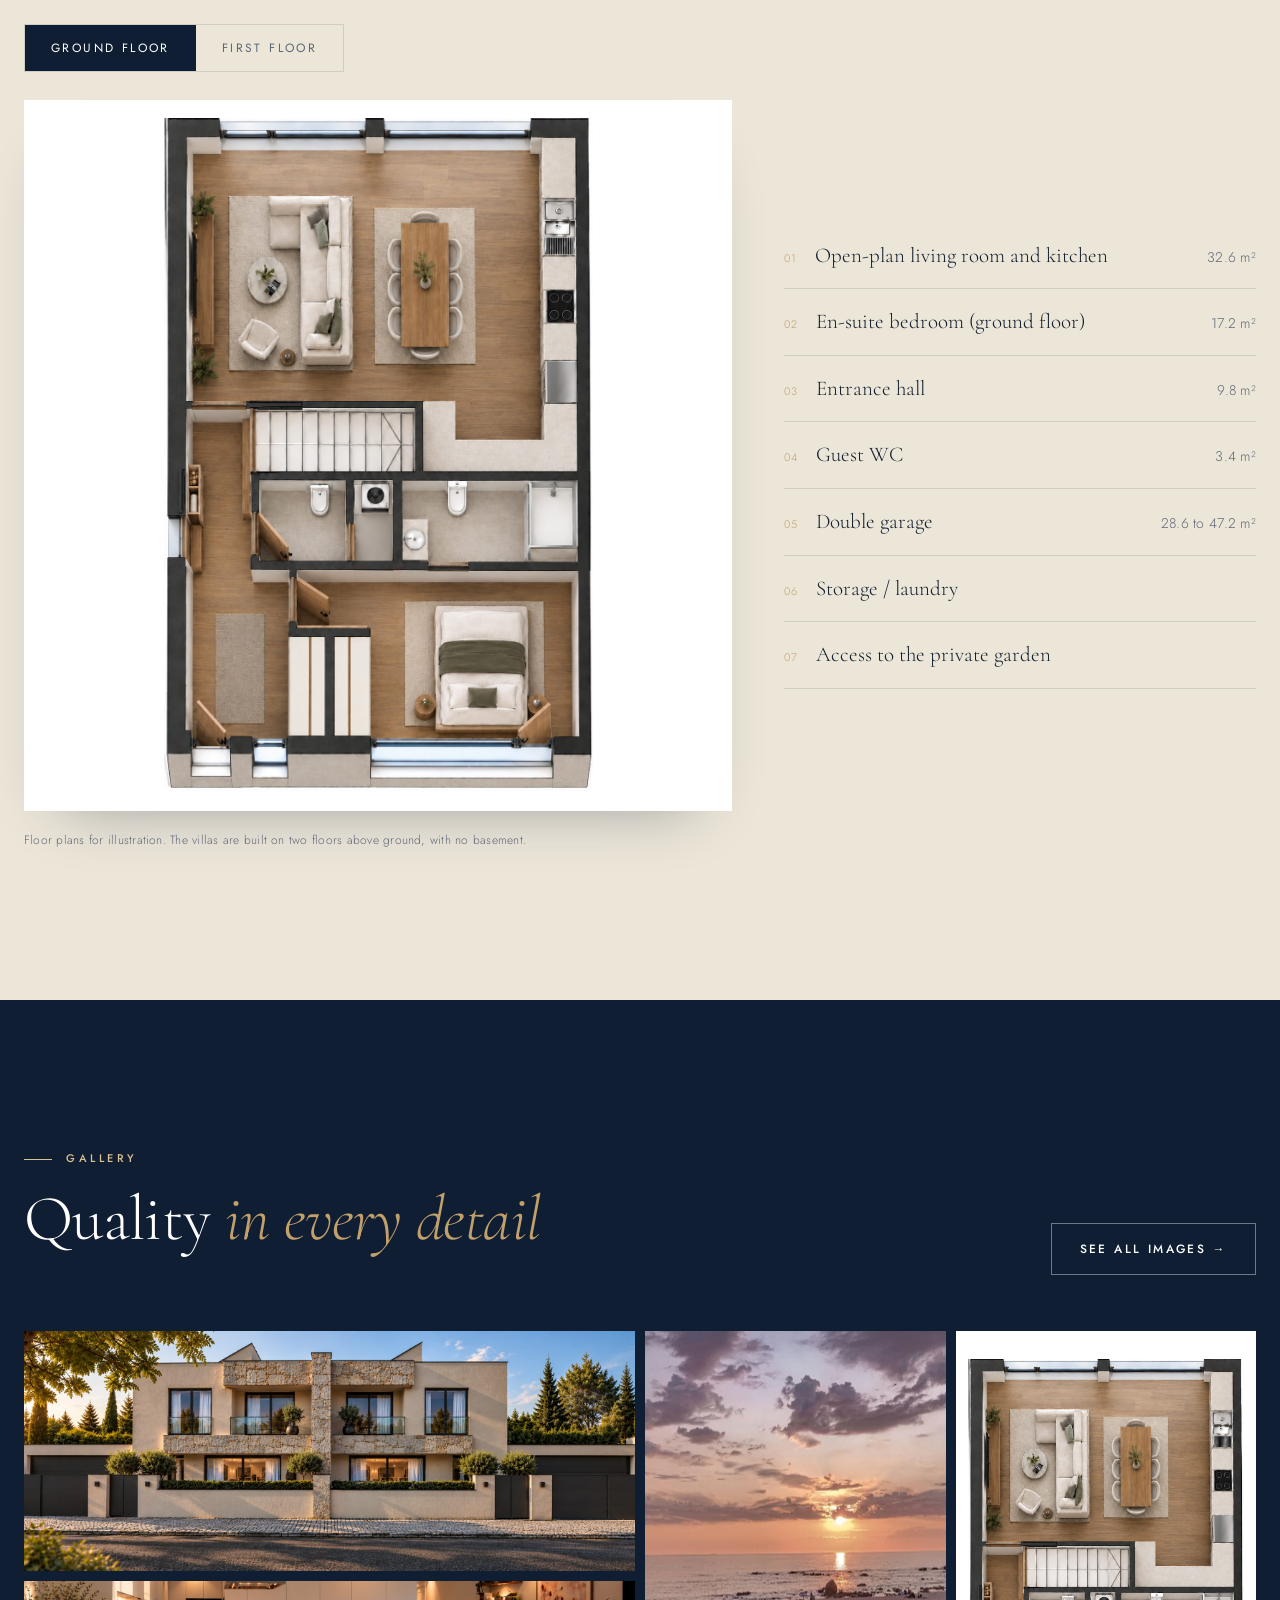
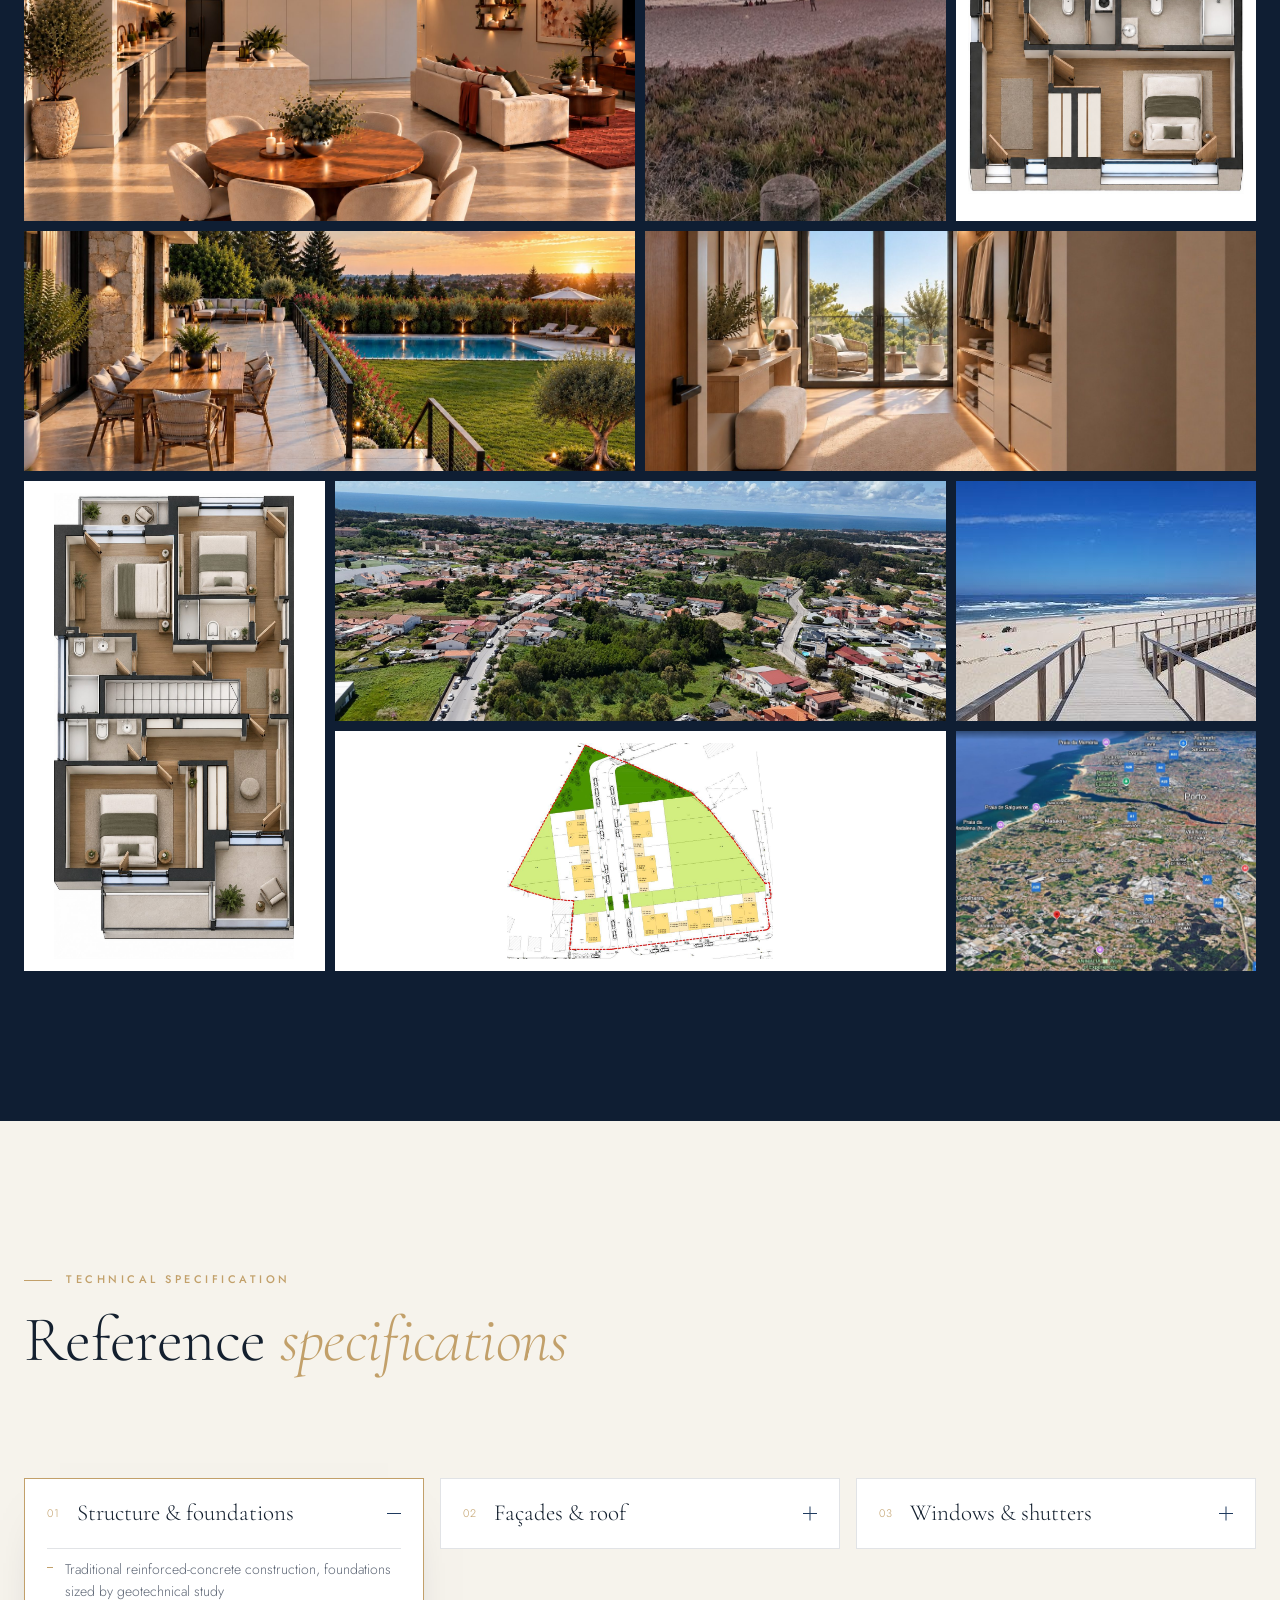
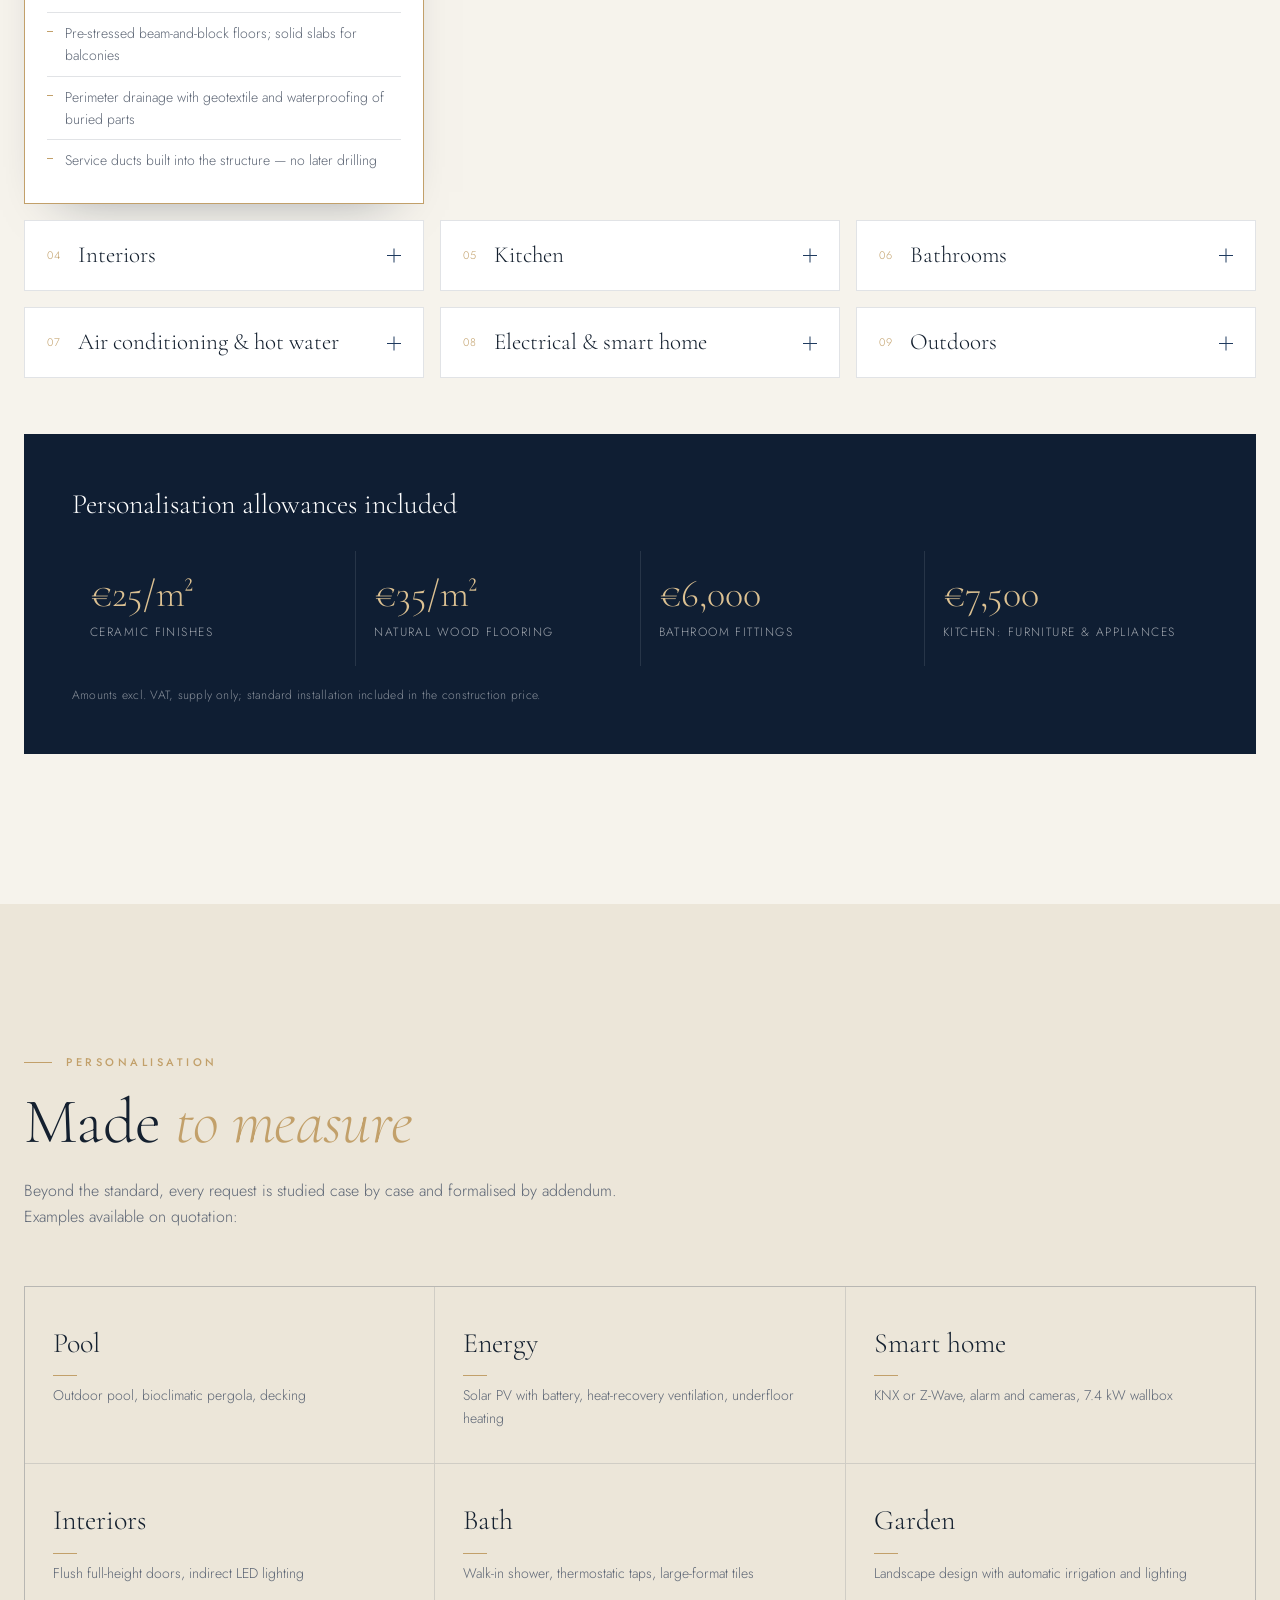
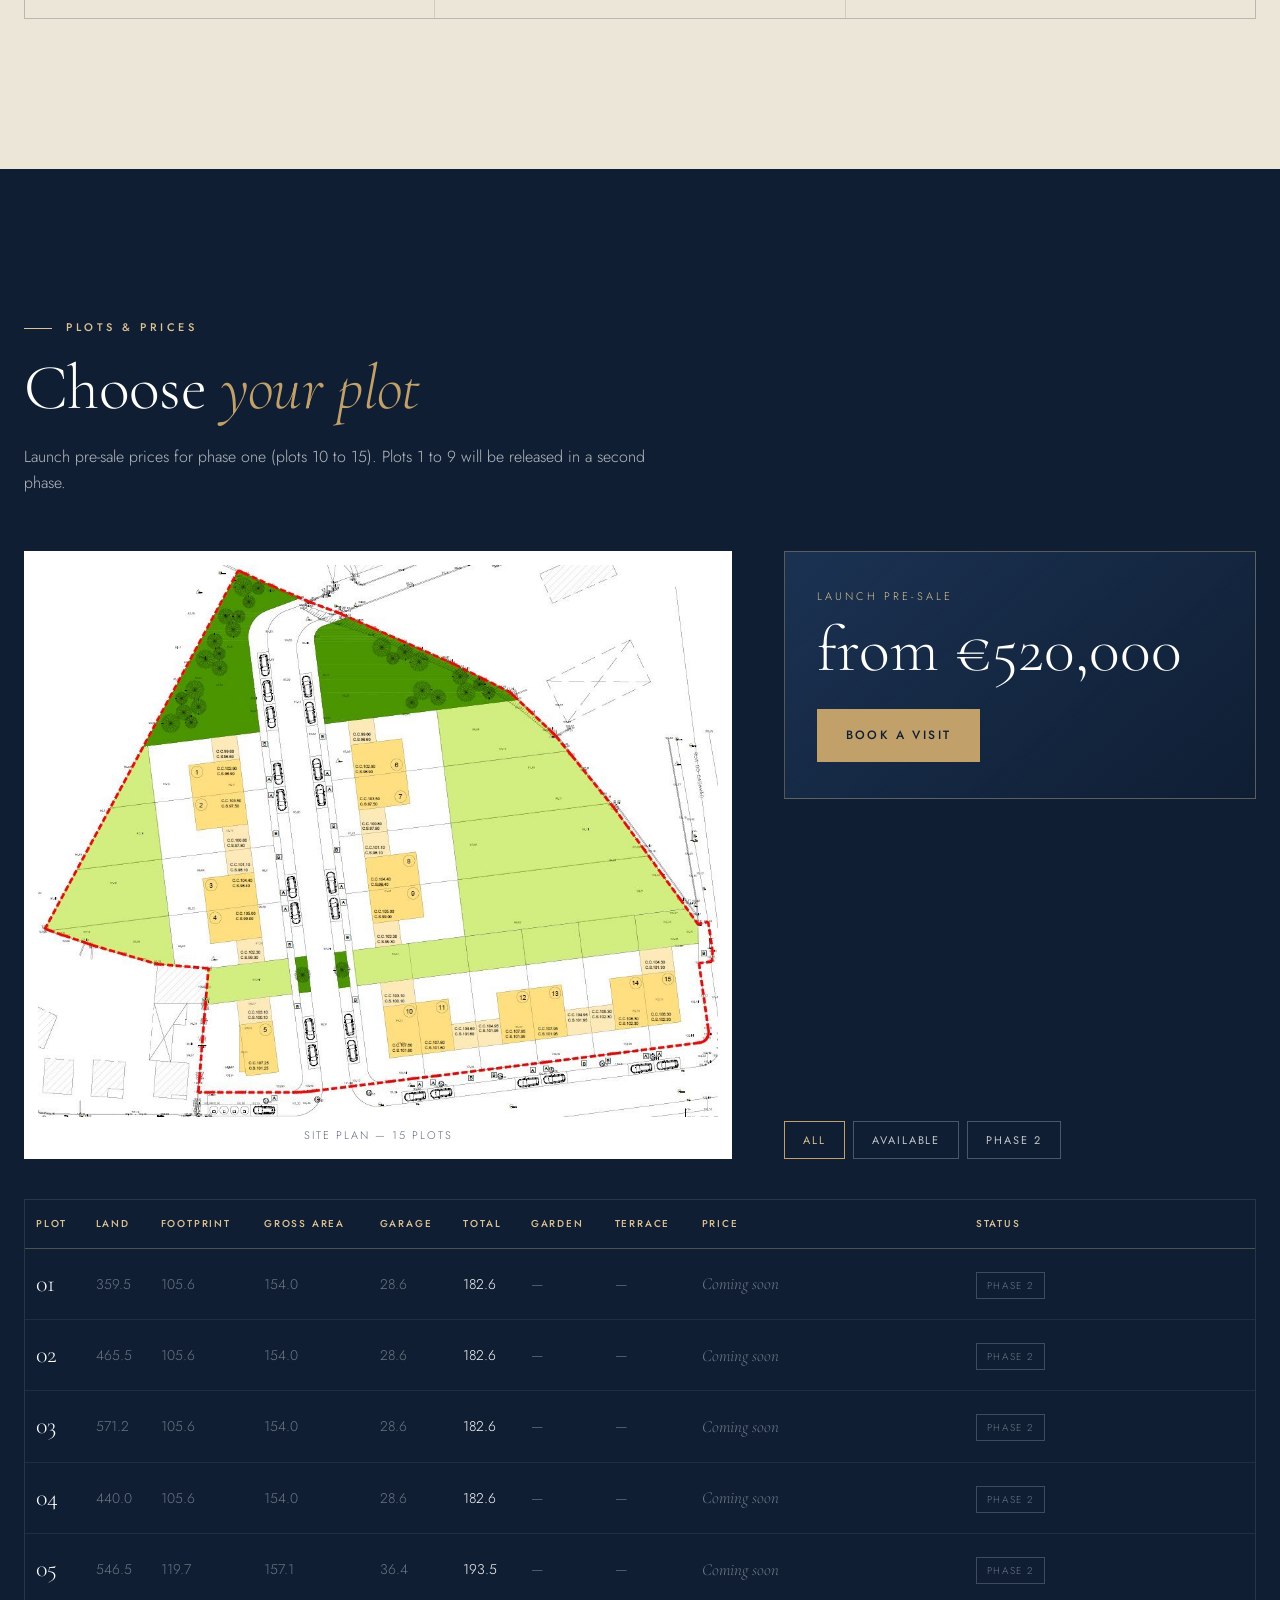
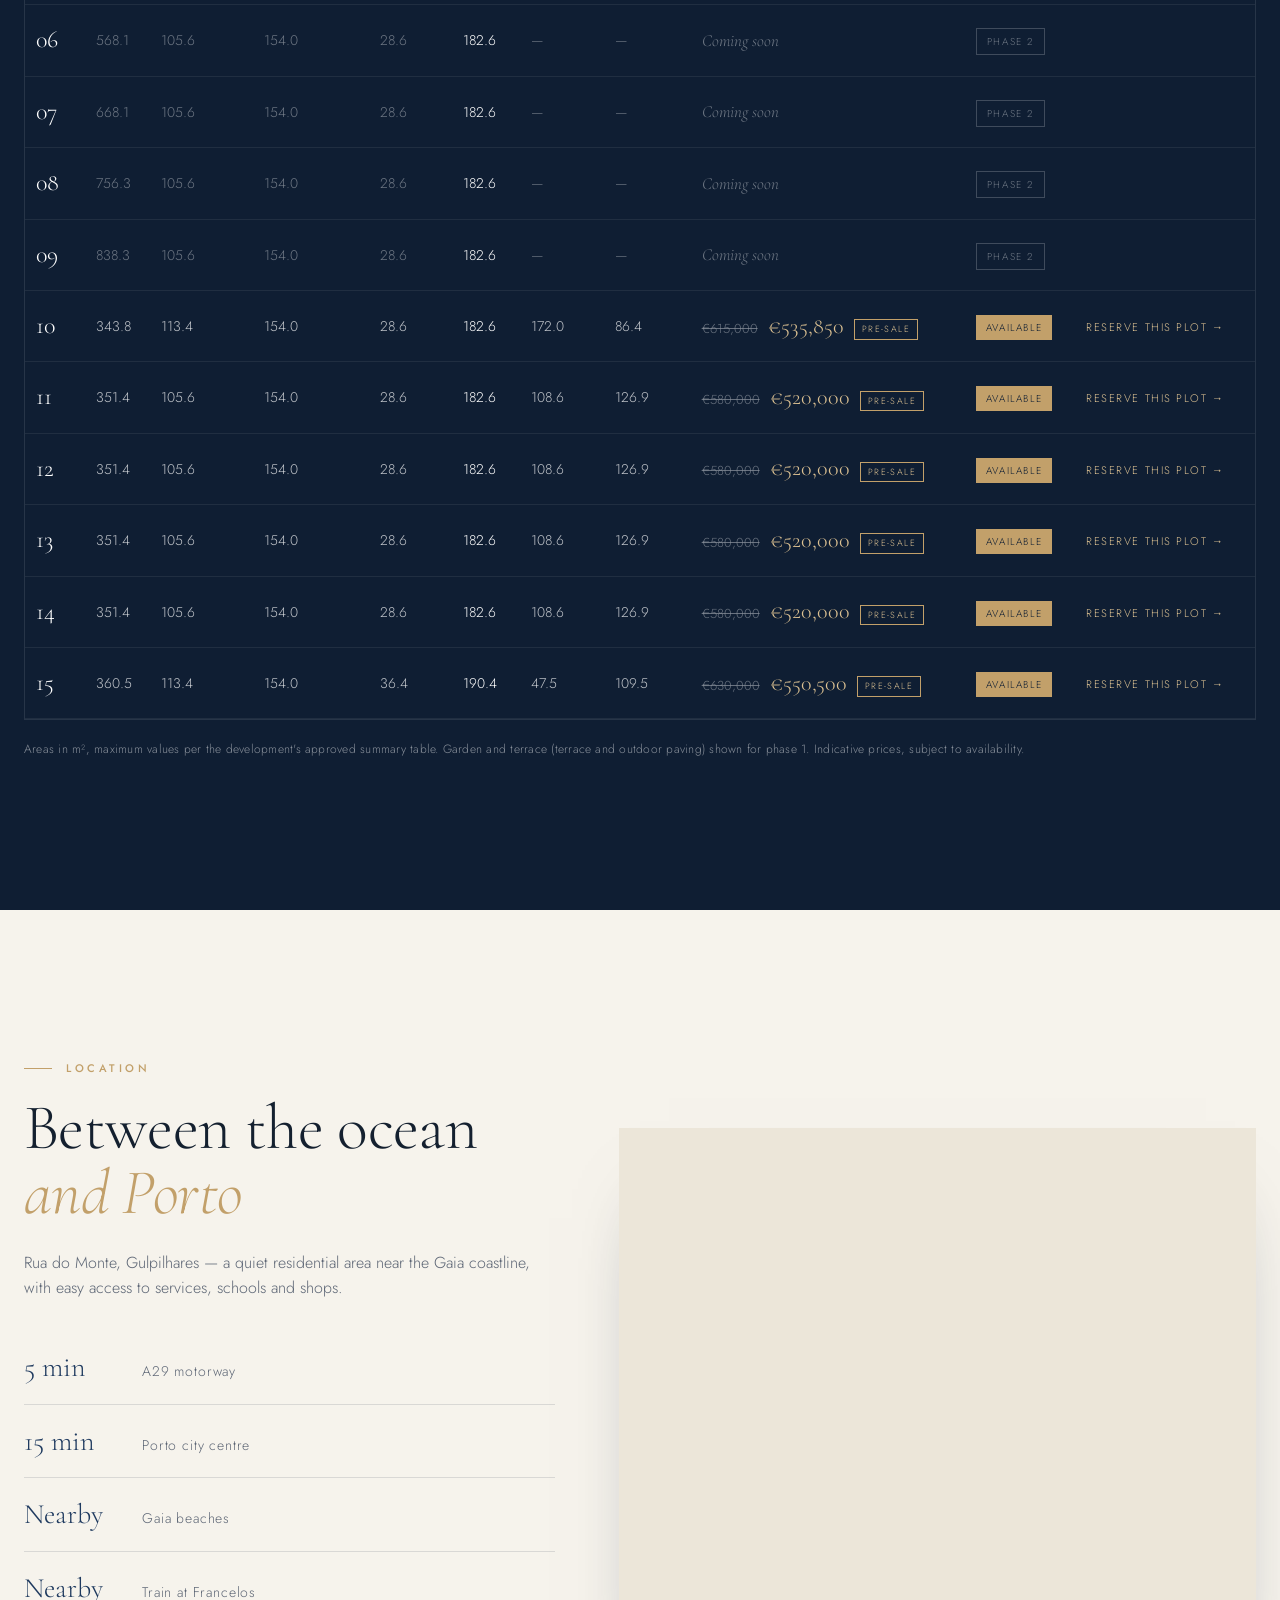
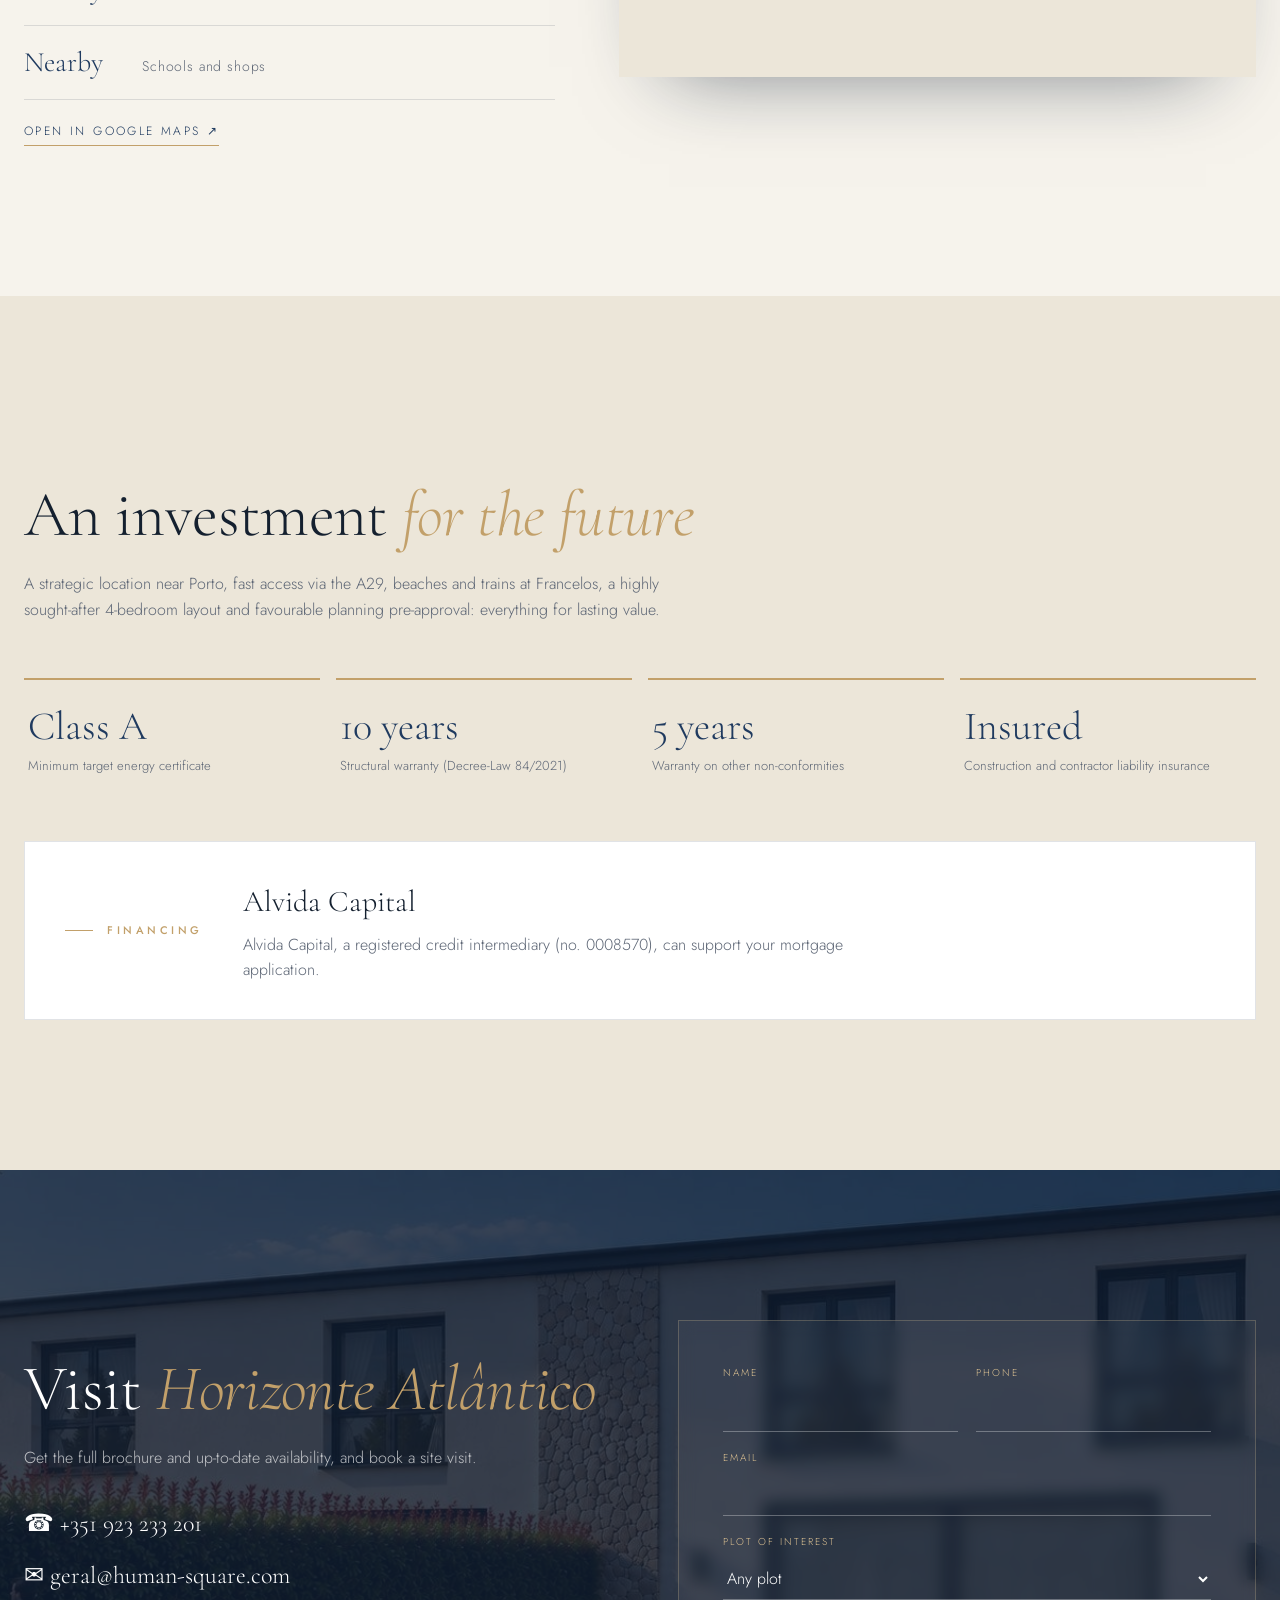
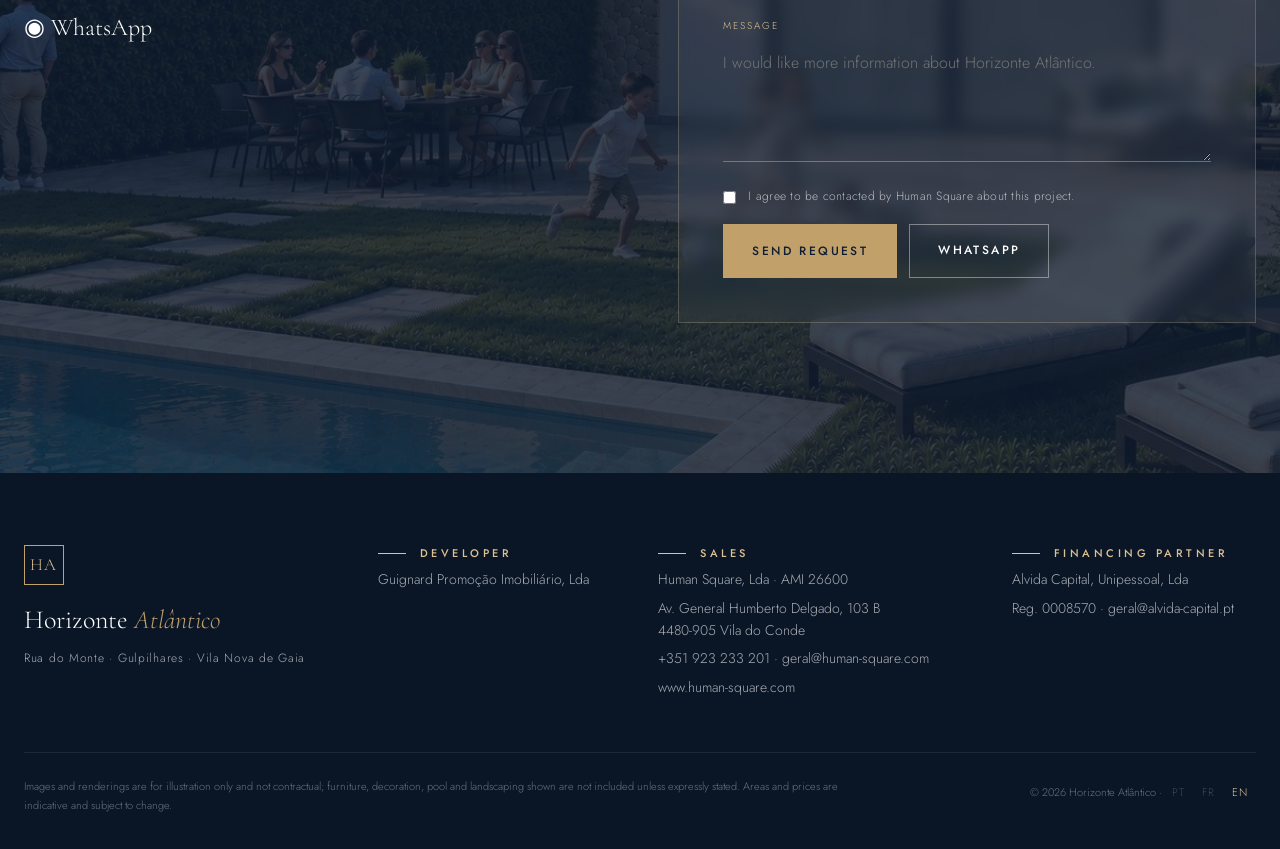
==== commit 362c3a31: "Horizonte : balcons suite 1 / suite 2" ====
--- a/wwwroot/horizonte/en/index.html
+++ b/wwwroot/horizonte/en/index.html
@@ -120,7 +120,7 @@
       </div>
       <div class="plan" data-pane="p1" hidden>
         <figure class="plan-img" data-i="6"><img src="../img/planta_3d_a.jpg" alt="First floor plan" loading="lazy" /></figure>
-        <ul class="plan-list"><li><span class="pl-l">Suite 1, master with walk-in wardrobe</span><span class="pl-a">26.9 m²</span></li><li><span class="pl-l">Suite 2</span><span class="pl-a">17.8 m²</span></li><li><span class="pl-l">Suite 3</span><span class="pl-a">14.5 m²</span></li><li><span class="pl-l">Landing</span><span class="pl-a">3.9 m²</span></li><li><span class="pl-l">Balcony 1</span><span class="pl-a">4.4 m²</span></li><li><span class="pl-l">Balcony 2</span><span class="pl-a">2.4 m²</span></li></ul>
+        <ul class="plan-list"><li><span class="pl-l">Suite 1, master with walk-in wardrobe</span><span class="pl-a">26.9 m²</span></li><li><span class="pl-l">Suite 2</span><span class="pl-a">17.8 m²</span></li><li><span class="pl-l">Suite 3</span><span class="pl-a">14.5 m²</span></li><li><span class="pl-l">Landing</span><span class="pl-a">3.9 m²</span></li><li><span class="pl-l">Suite 2 balcony</span><span class="pl-a">4.4 m²</span></li><li><span class="pl-l">Suite 1 balcony</span><span class="pl-a">2.4 m²</span></li></ul>
       </div>
     </div>
     <p class="note">Floor plans for illustration. The villas are built on two floors above ground, with no basement.</p>
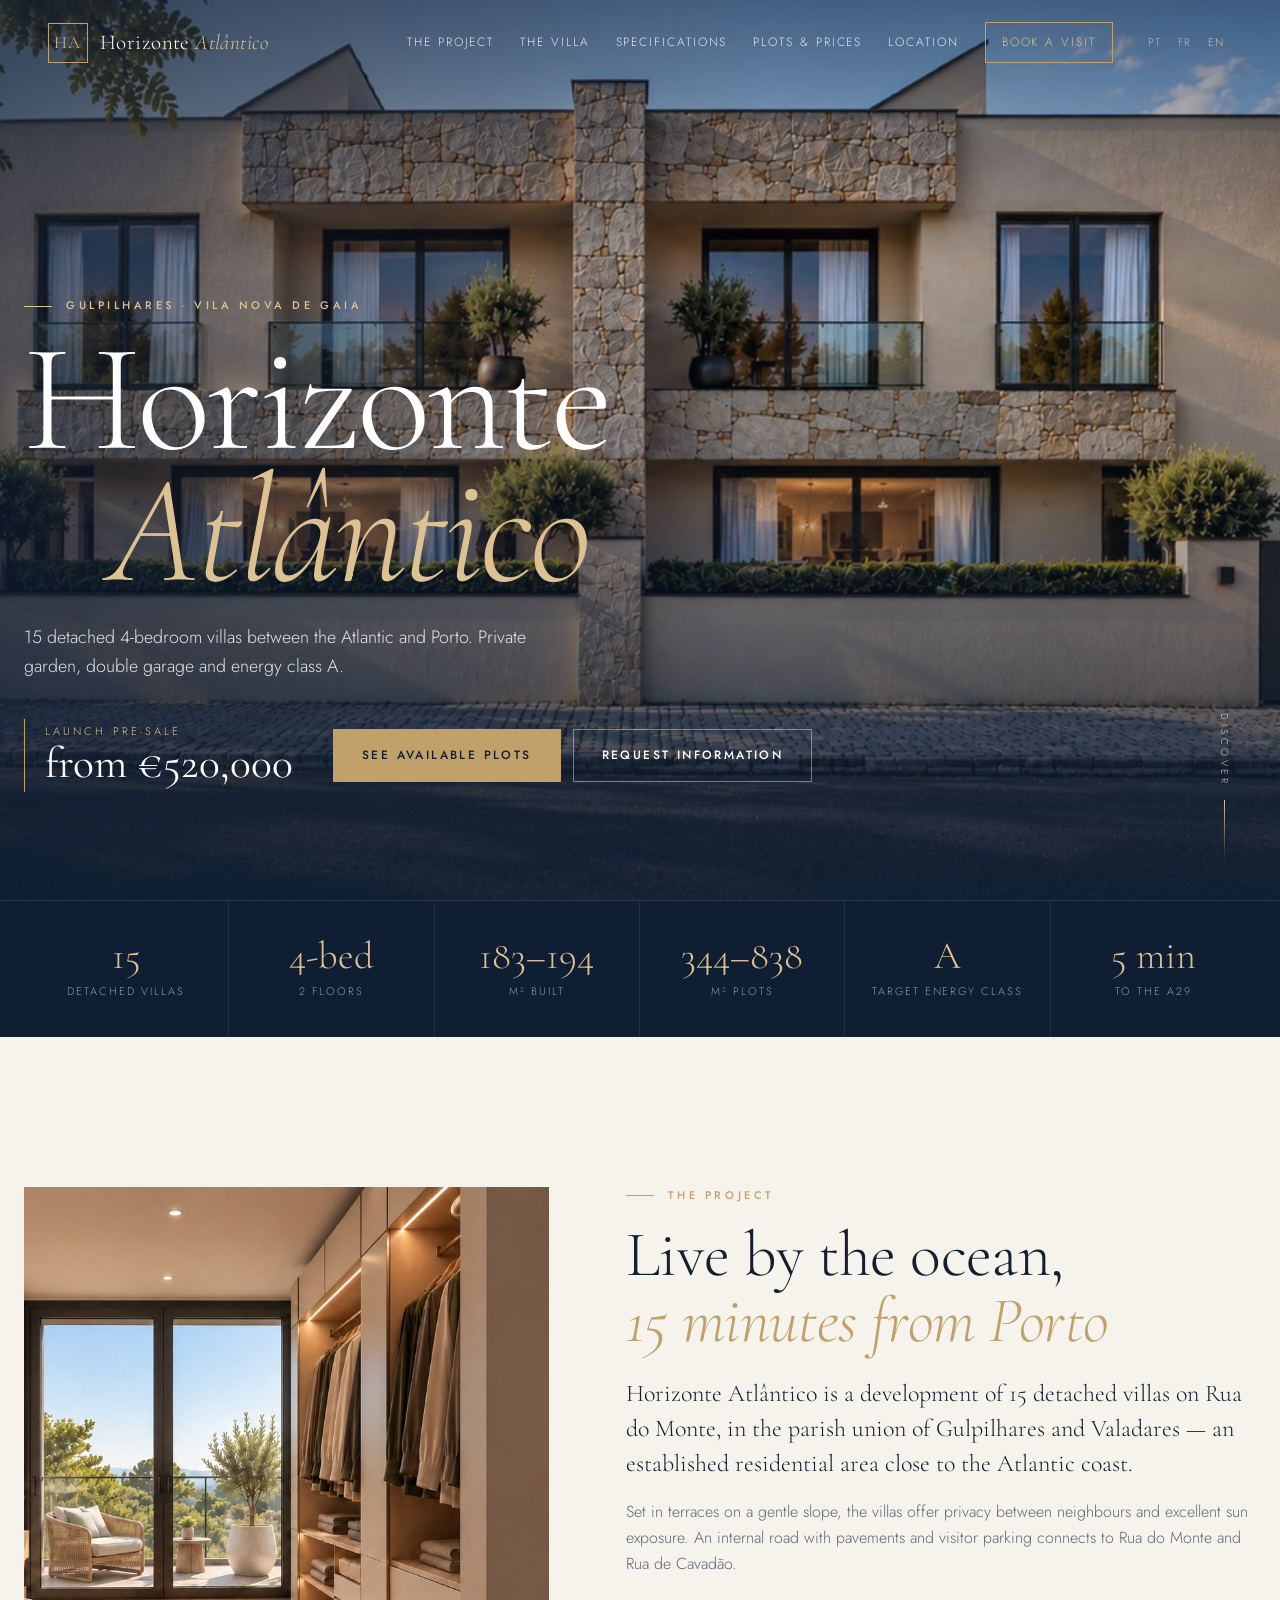
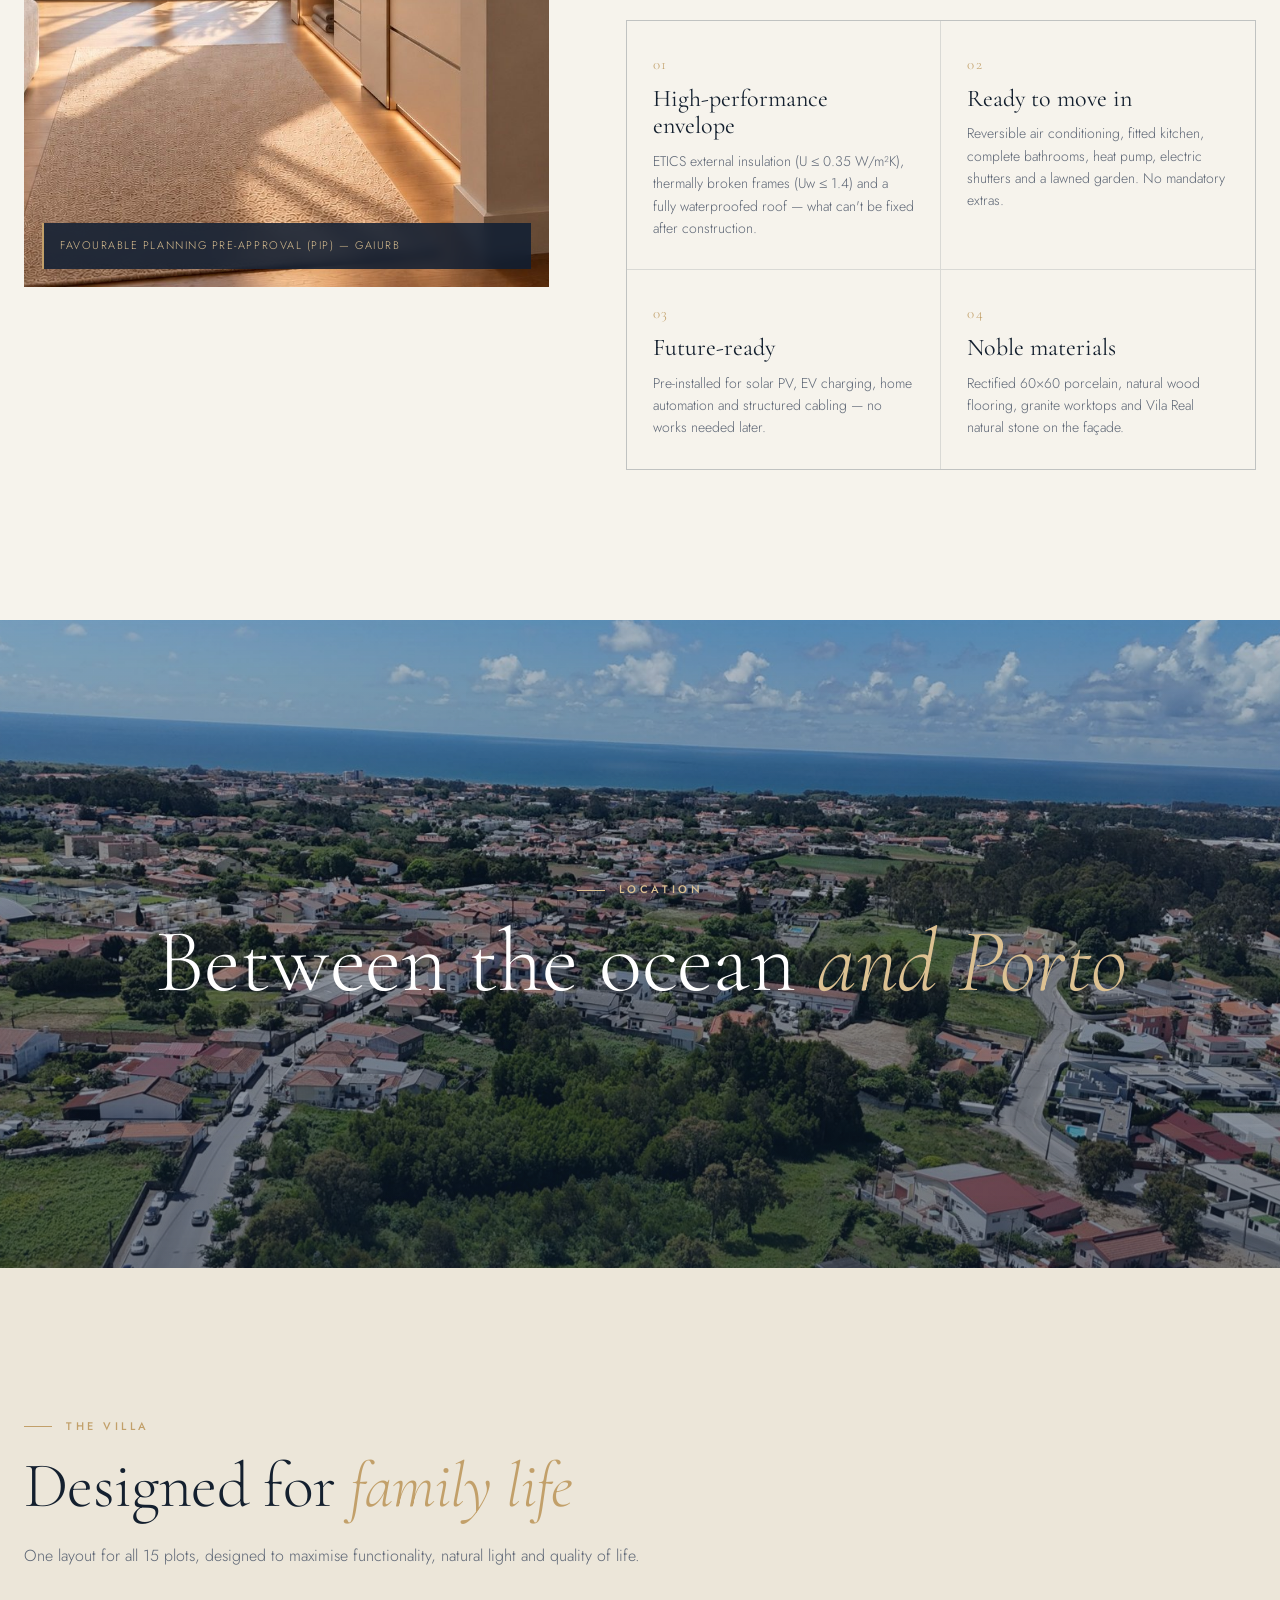
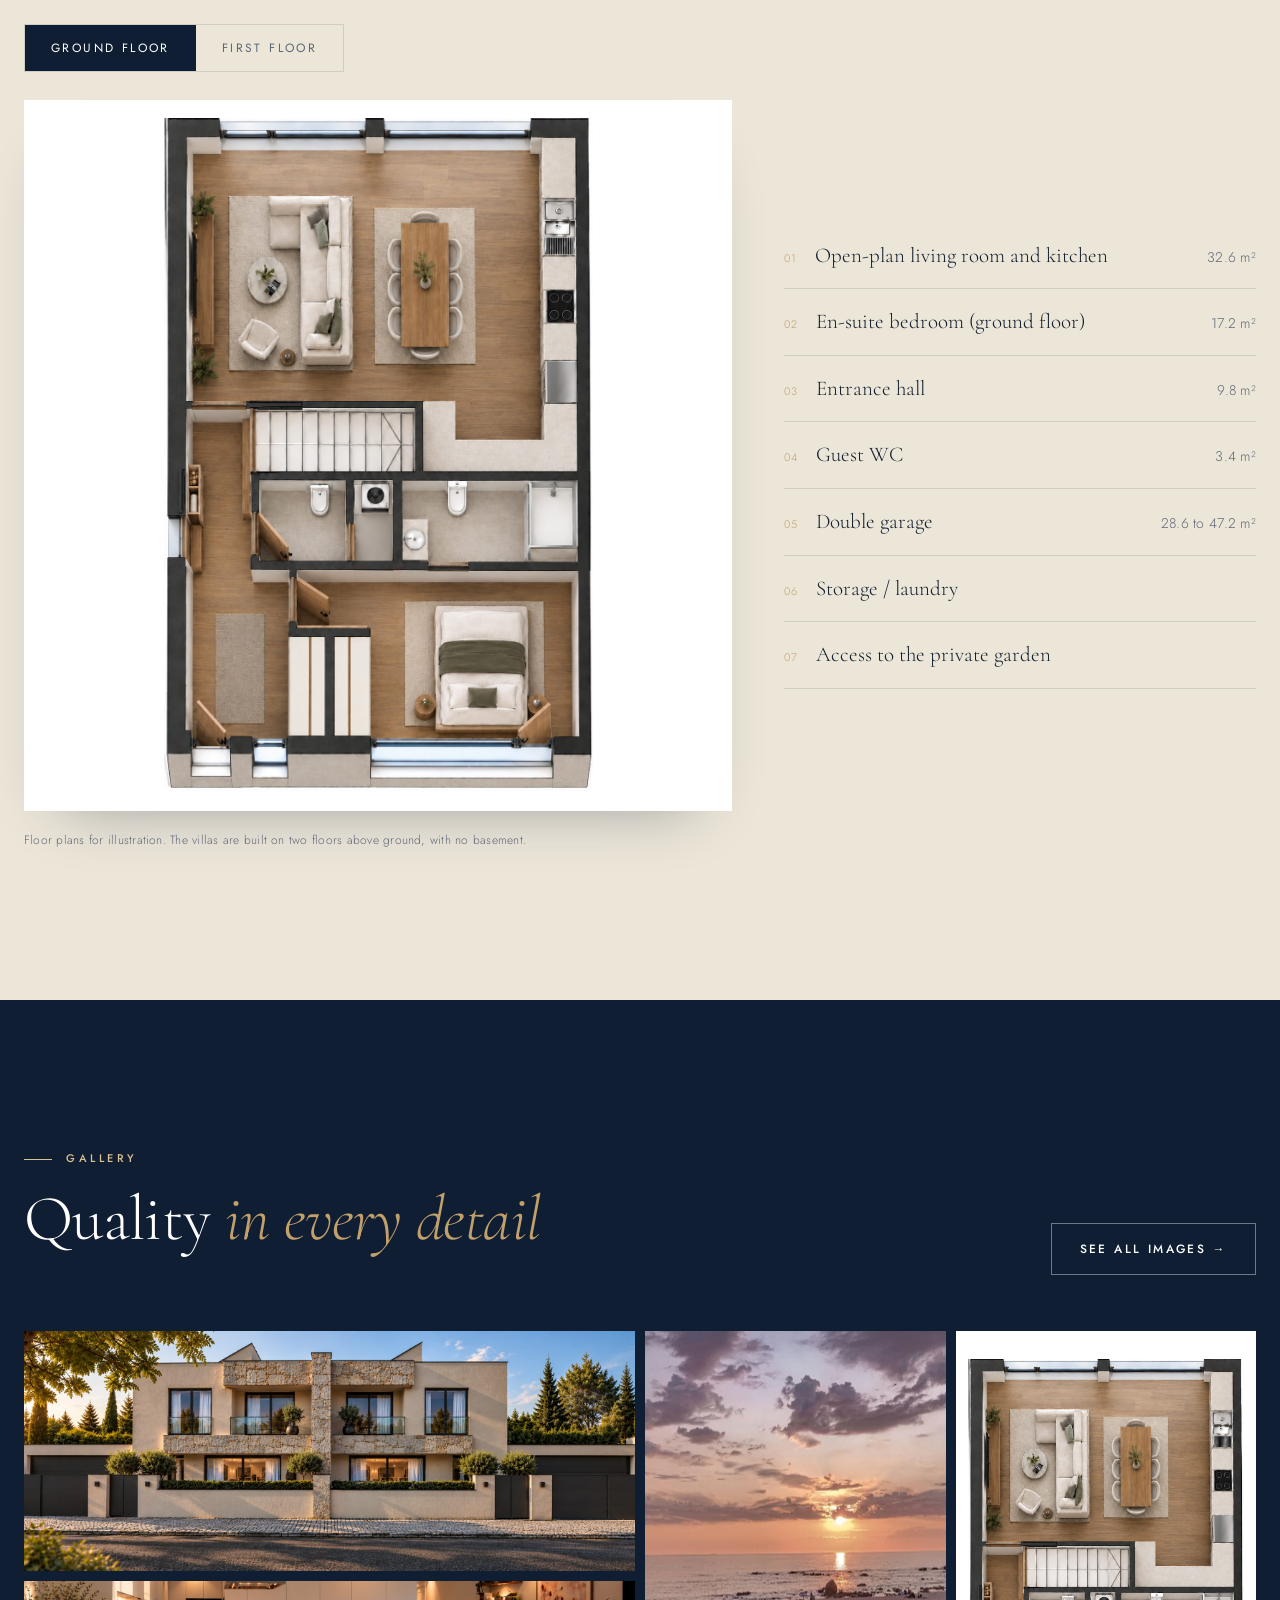
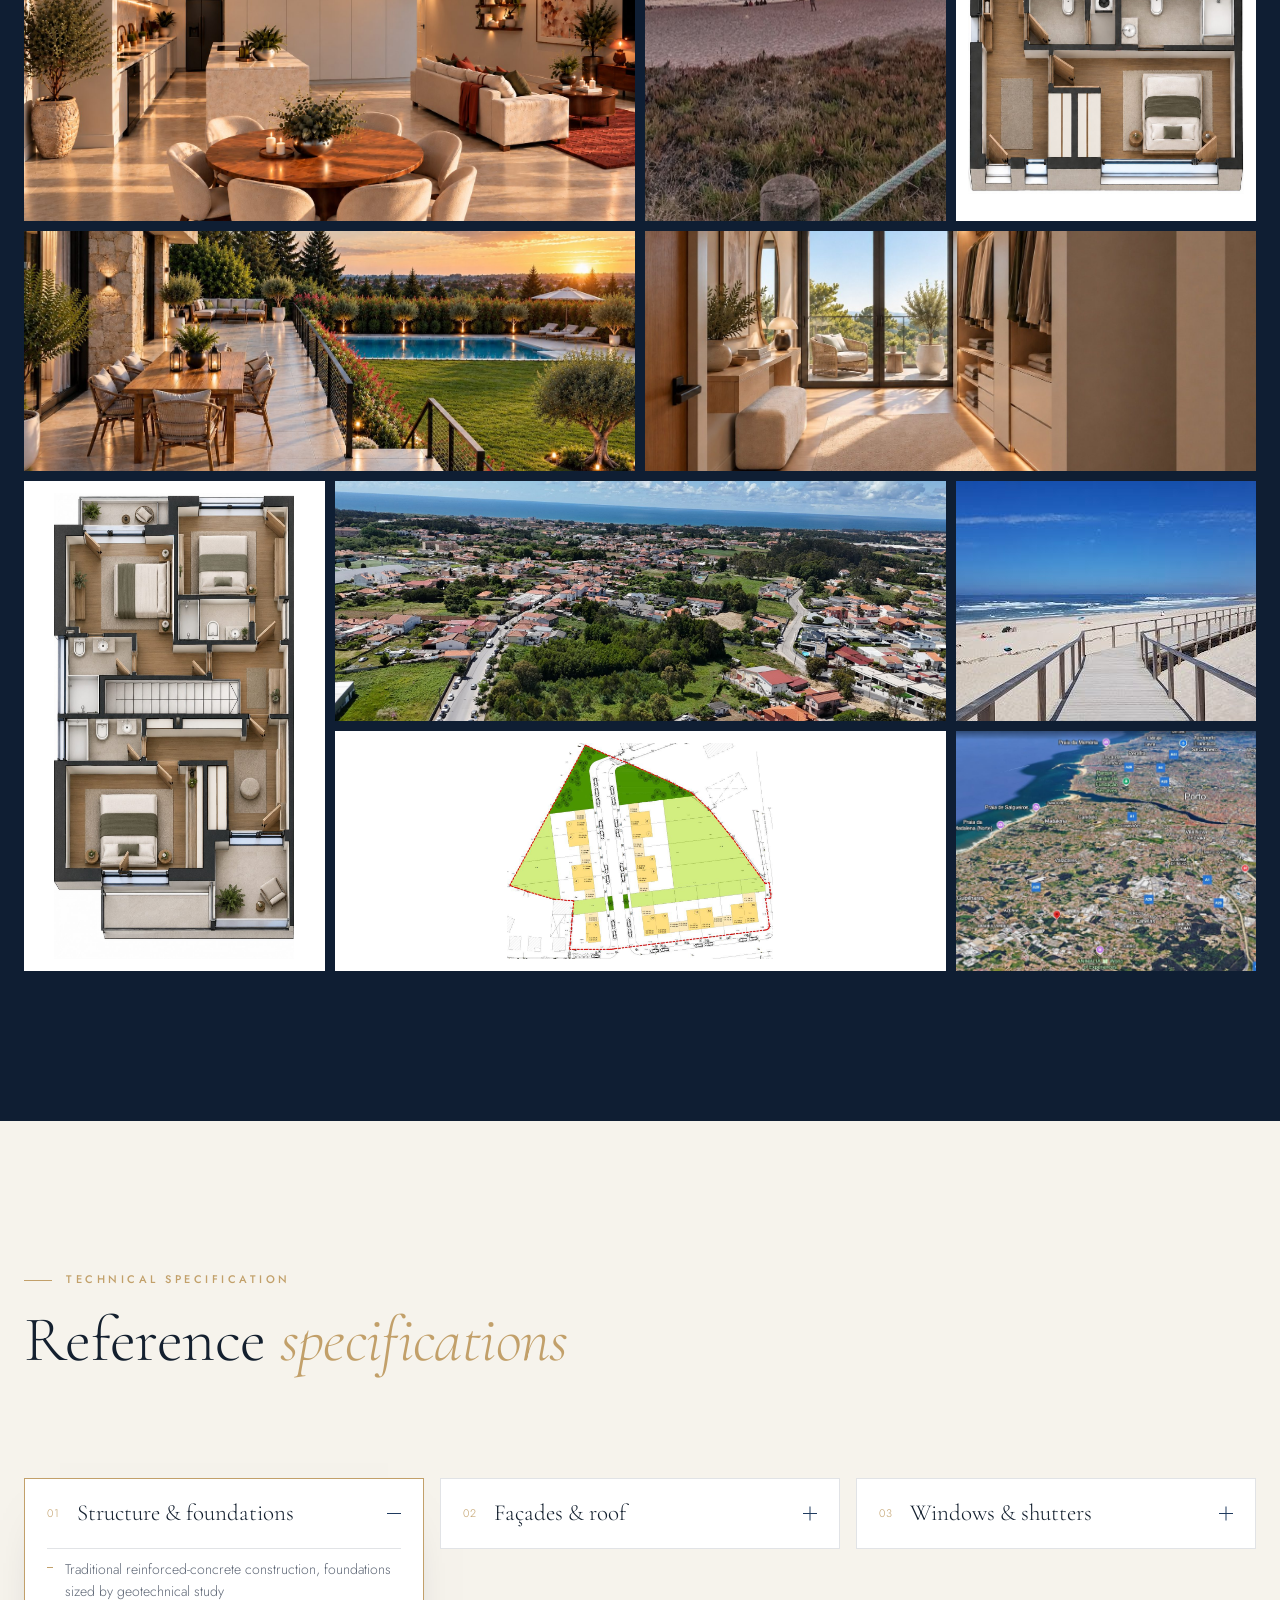
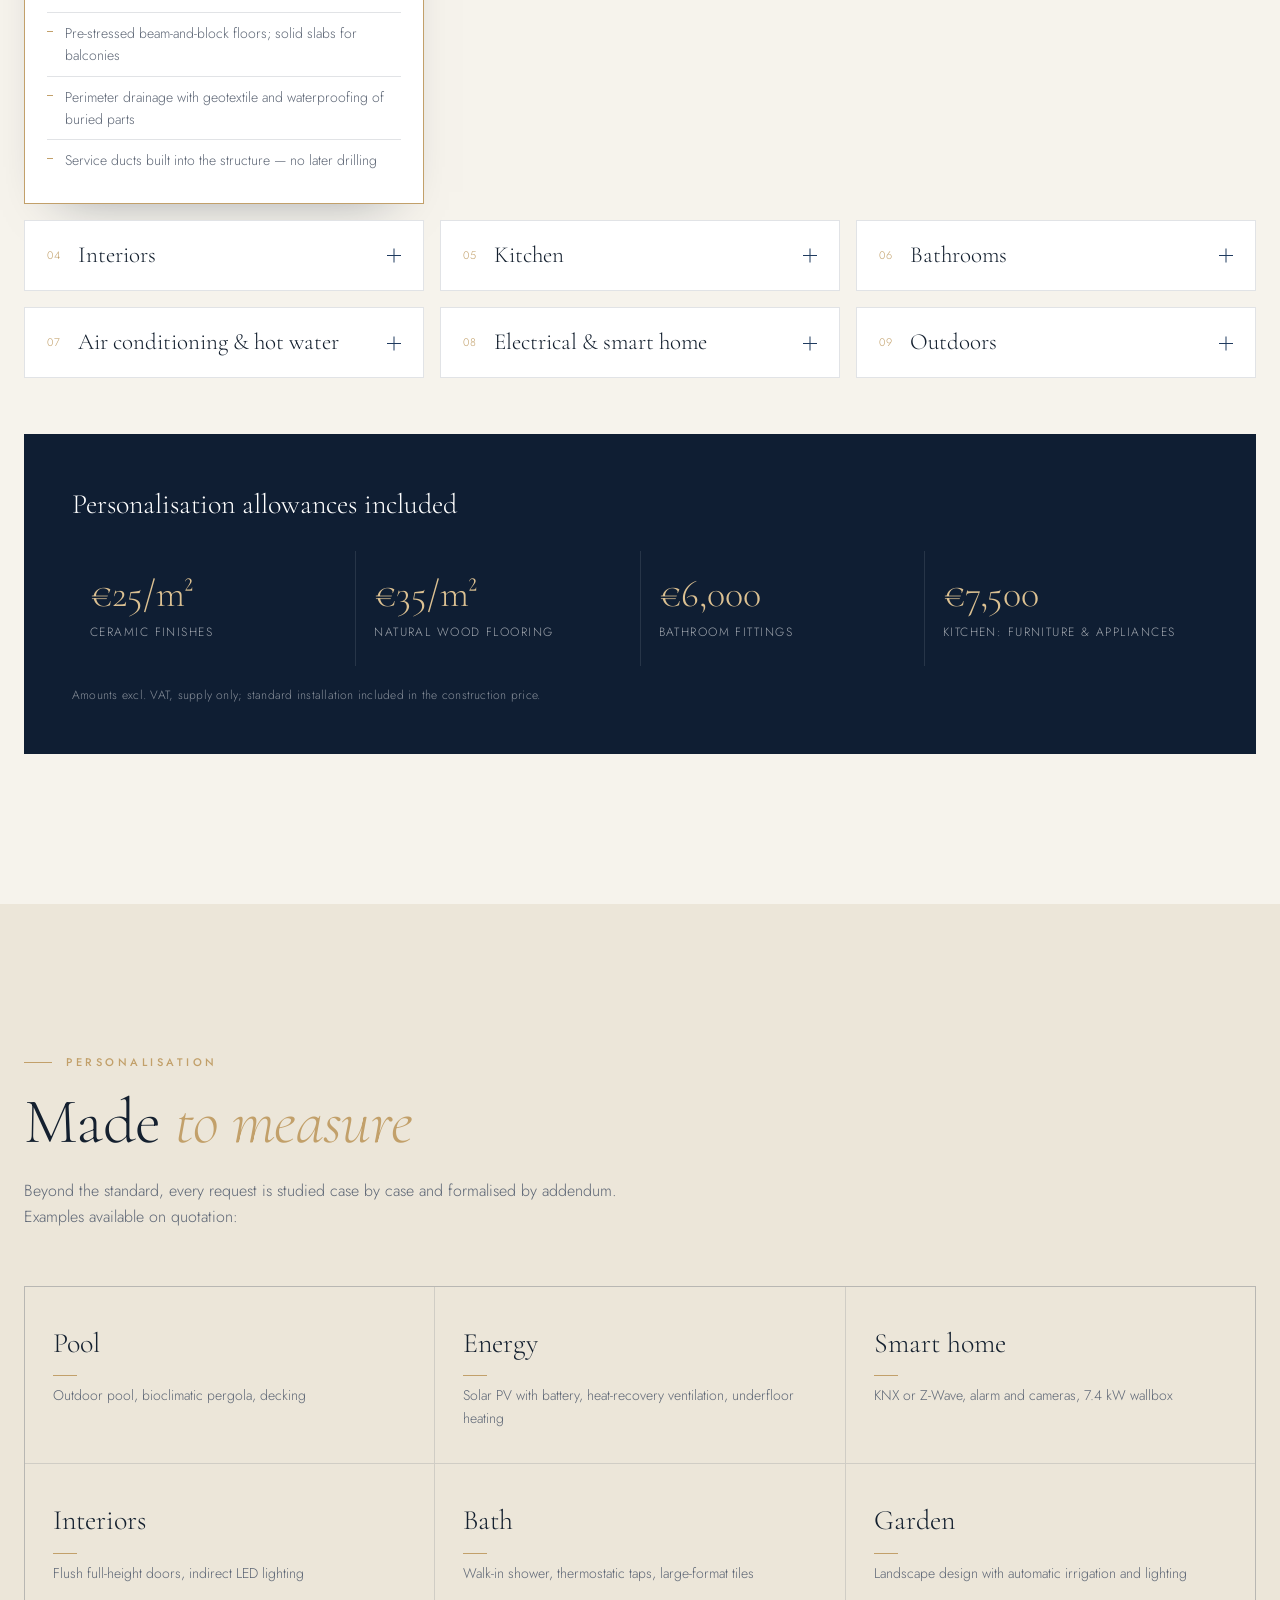
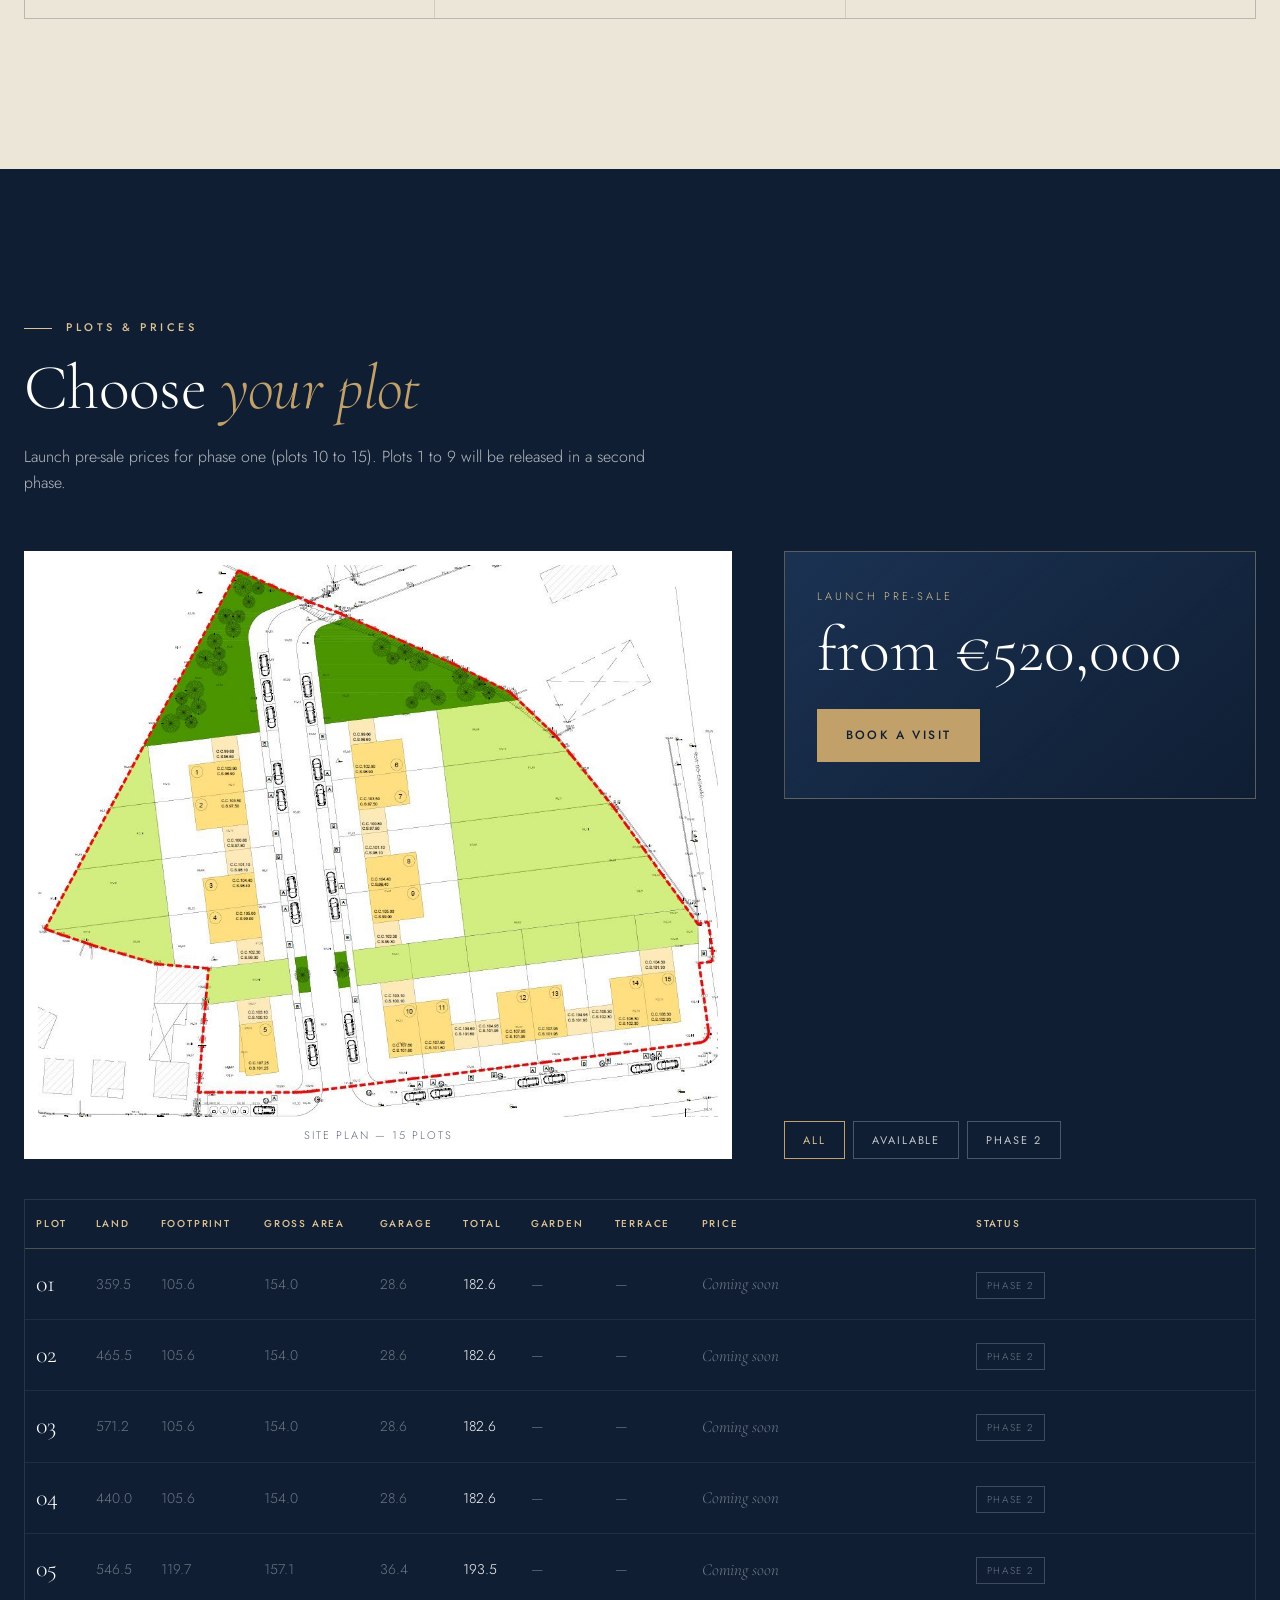
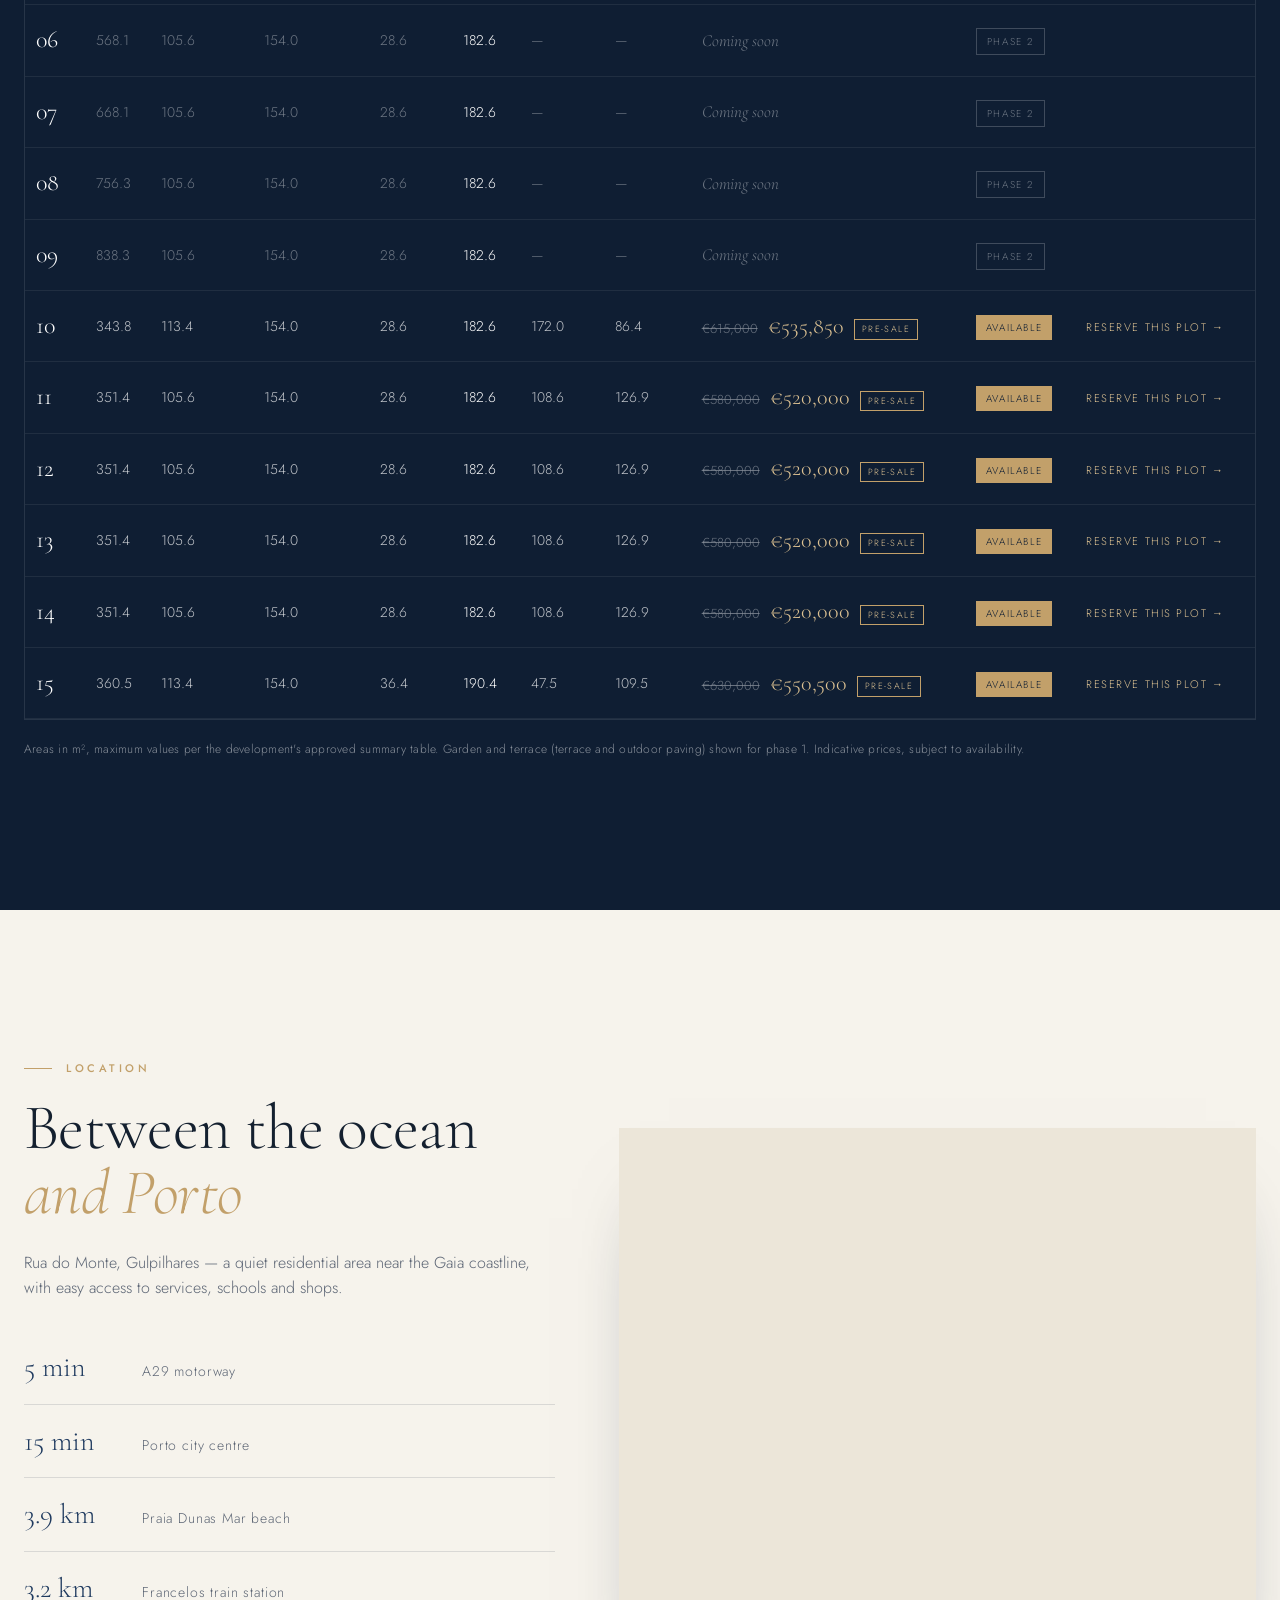
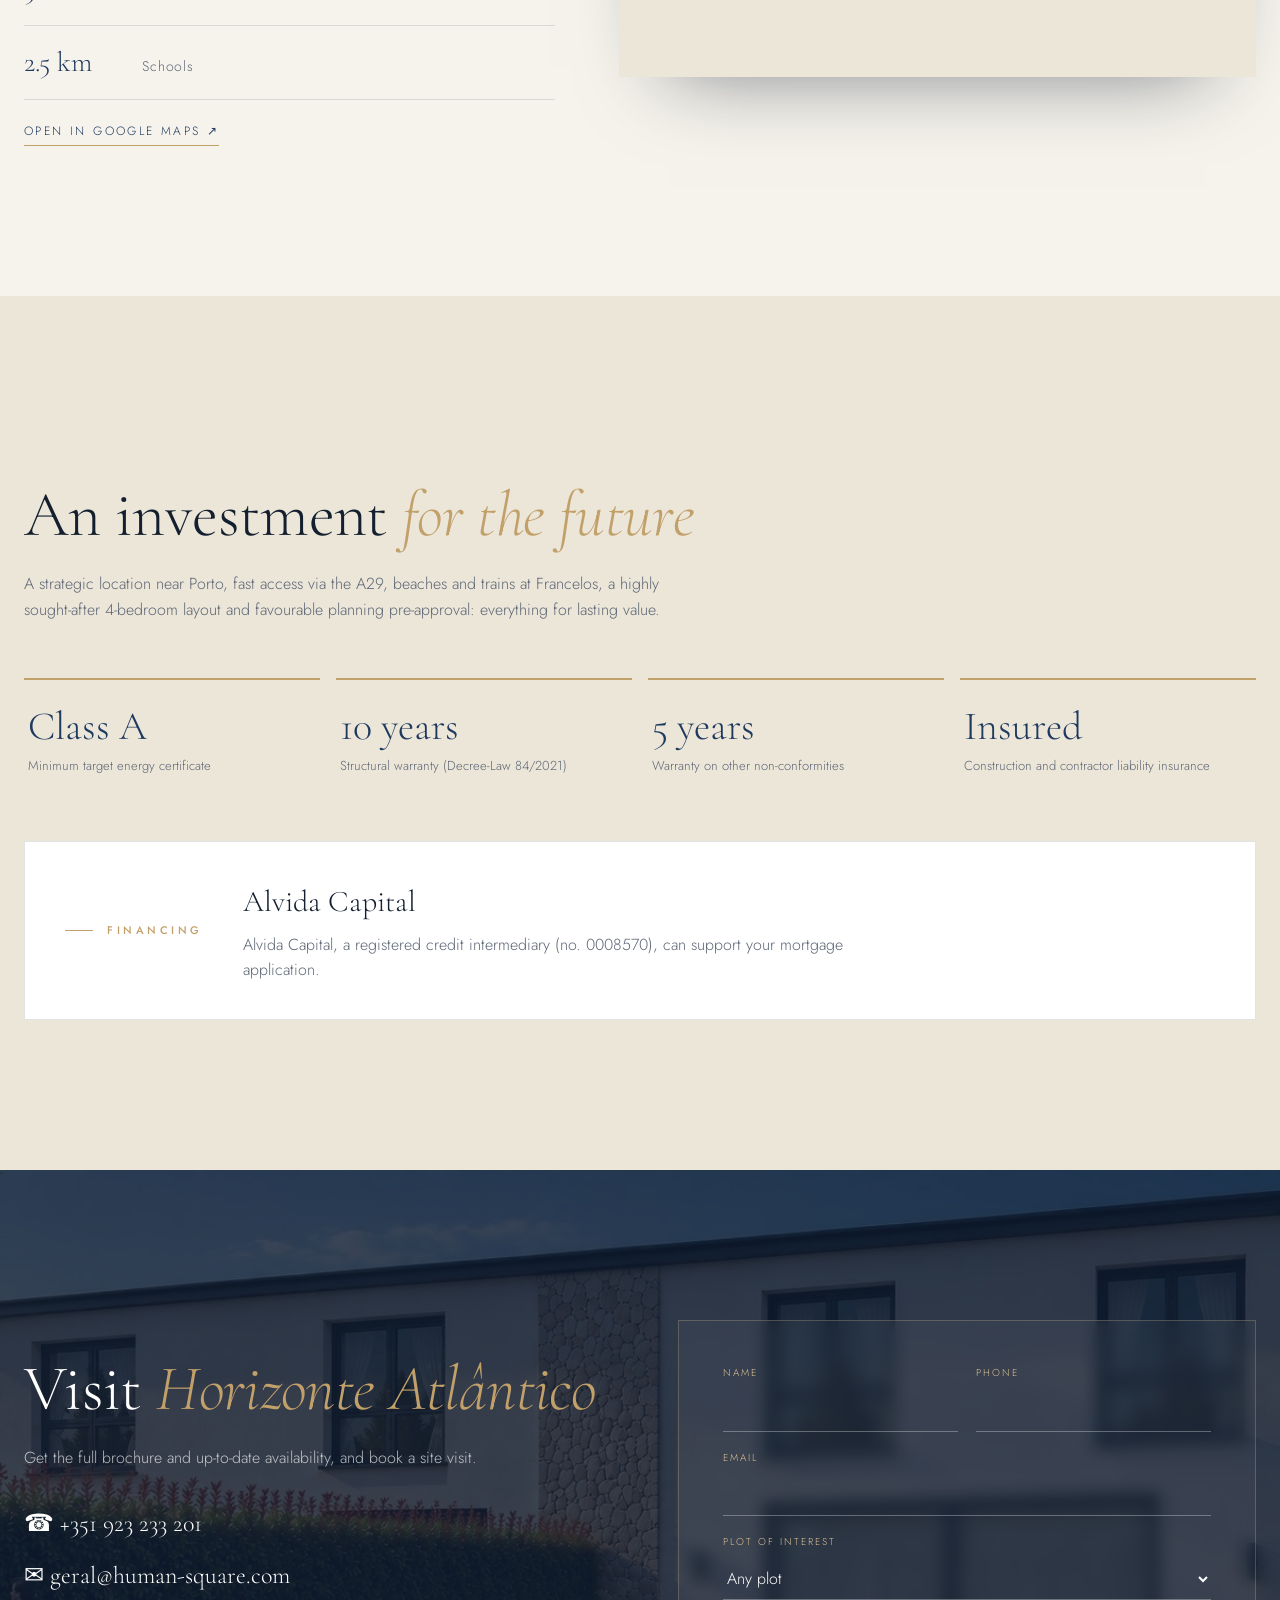
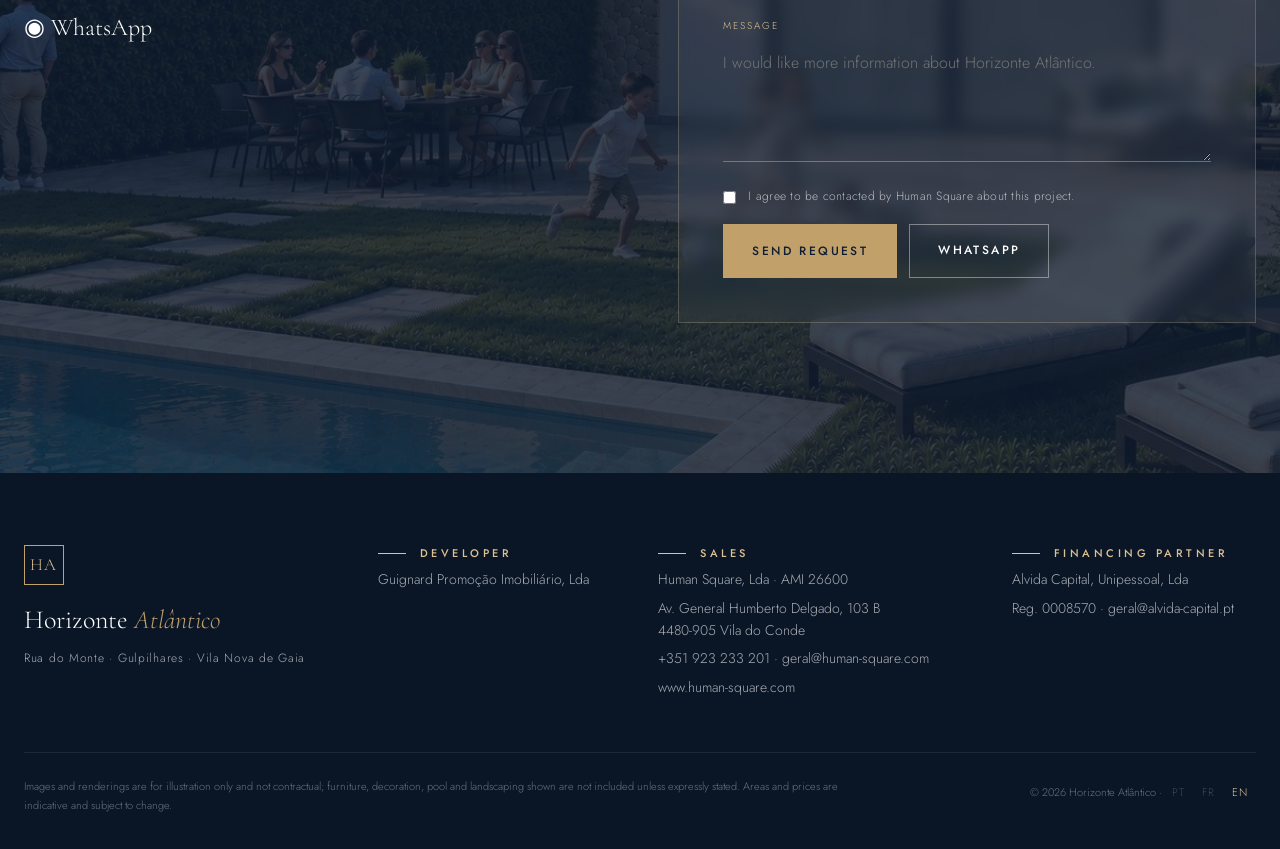
==== commit ae318ef3: "Horizonte : distances plage, gare et ecoles" ====
--- a/wwwroot/horizonte/en/index.html
+++ b/wwwroot/horizonte/en/index.html
@@ -226,7 +226,7 @@
       <p class="kicker reveal">Location</p>
       <h2 class="h2 reveal">Between the ocean <em>and Porto</em></h2>
       <p class="txt reveal">Rua do Monte, Gulpilhares — a quiet residential area near the Gaia coastline, with easy access to services, schools and shops.</p>
-      <ul class="loc-list reveal"><li><span class="loc-v">5 min</span><span class="loc-l">A29 motorway</span></li><li><span class="loc-v">15 min</span><span class="loc-l">Porto city centre</span></li><li><span class="loc-v">Nearby</span><span class="loc-l">Gaia beaches</span></li><li><span class="loc-v">Nearby</span><span class="loc-l">Train at Francelos</span></li><li><span class="loc-v">Nearby</span><span class="loc-l">Schools and shops</span></li></ul>
+      <ul class="loc-list reveal"><li><span class="loc-v">5 min</span><span class="loc-l">A29 motorway</span></li><li><span class="loc-v">15 min</span><span class="loc-l">Porto city centre</span></li><li><span class="loc-v">3.9 km</span><span class="loc-l">Praia Dunas Mar beach</span></li><li><span class="loc-v">3.2 km</span><span class="loc-l">Francelos train station</span></li><li><span class="loc-v">2.5 km</span><span class="loc-l">Schools</span></li></ul>
       <a class="link reveal" href="https://www.google.com/maps/search/?api=1&query=Rua+do+Monte+845+Gulpilhares+Vila+Nova+de+Gaia" target="_blank" rel="noopener">Open in Google Maps ↗</a>
     </div>
     <div class="loc-map reveal">
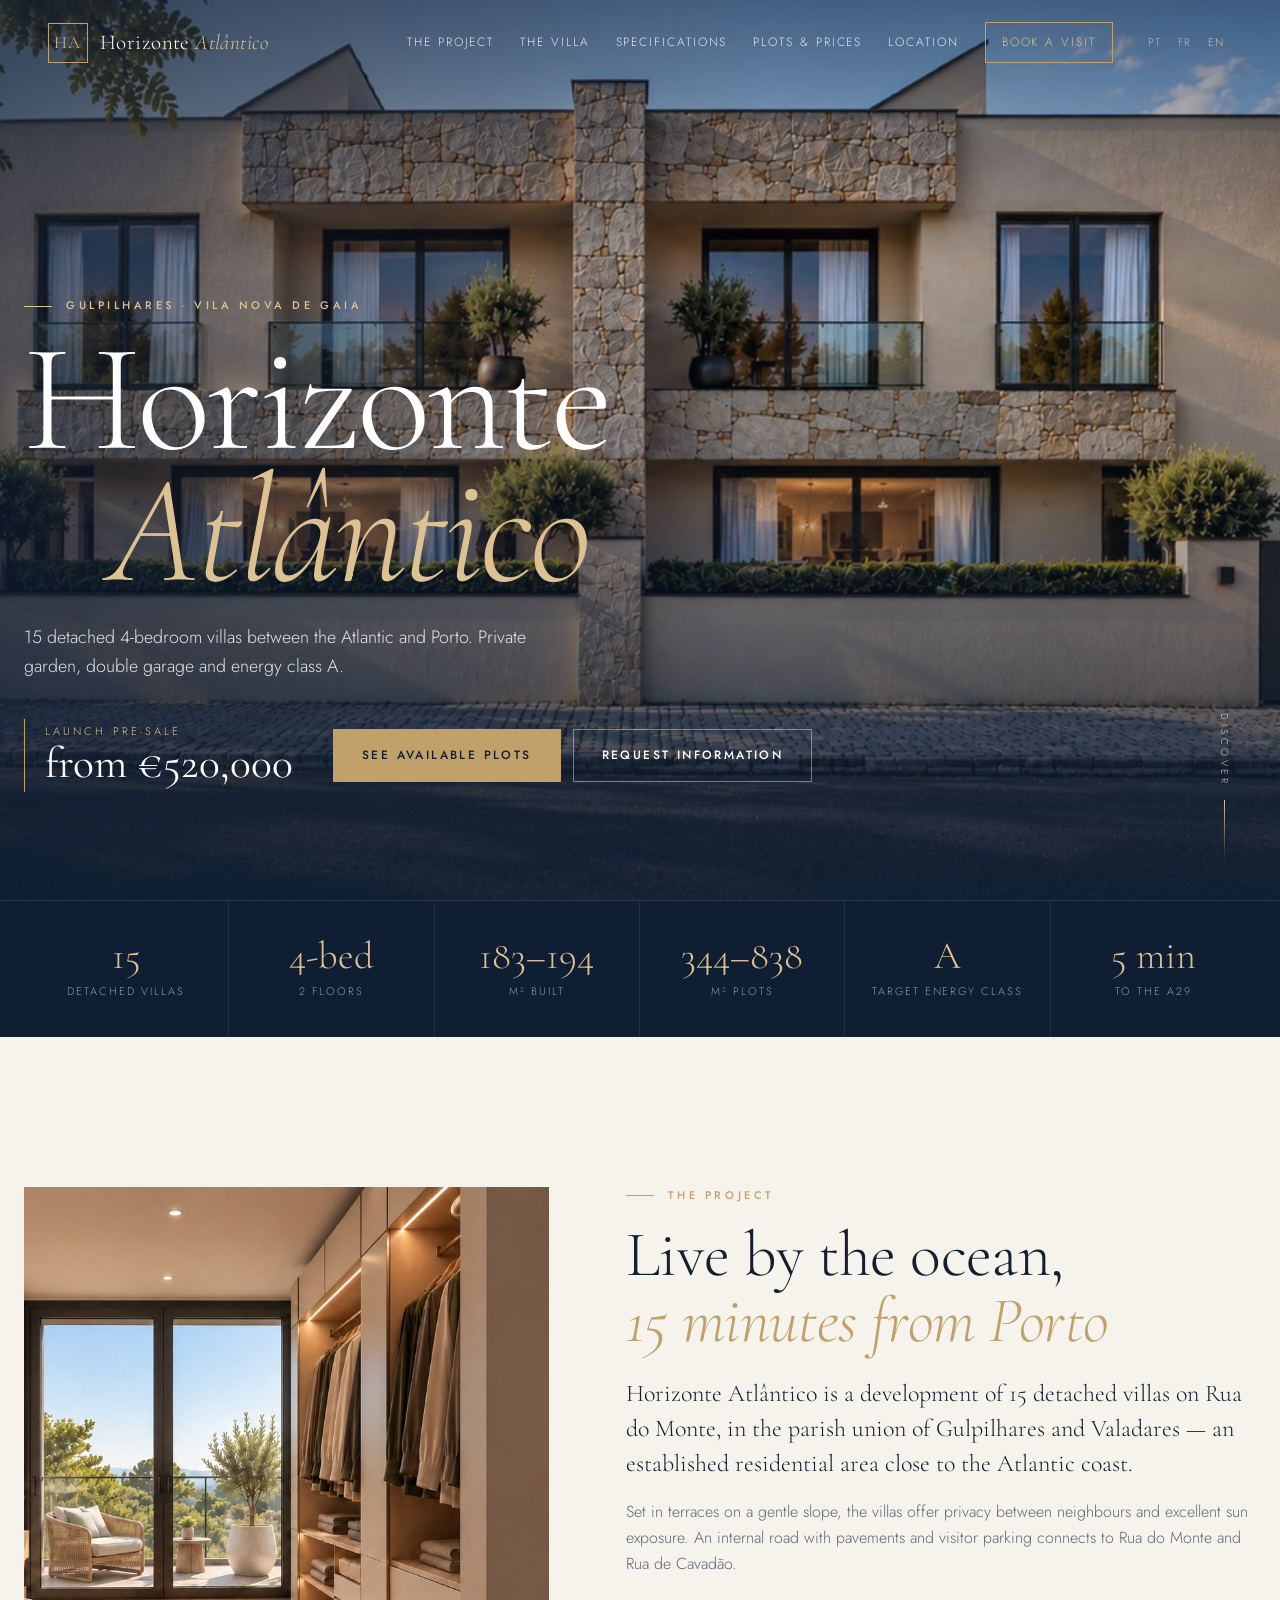
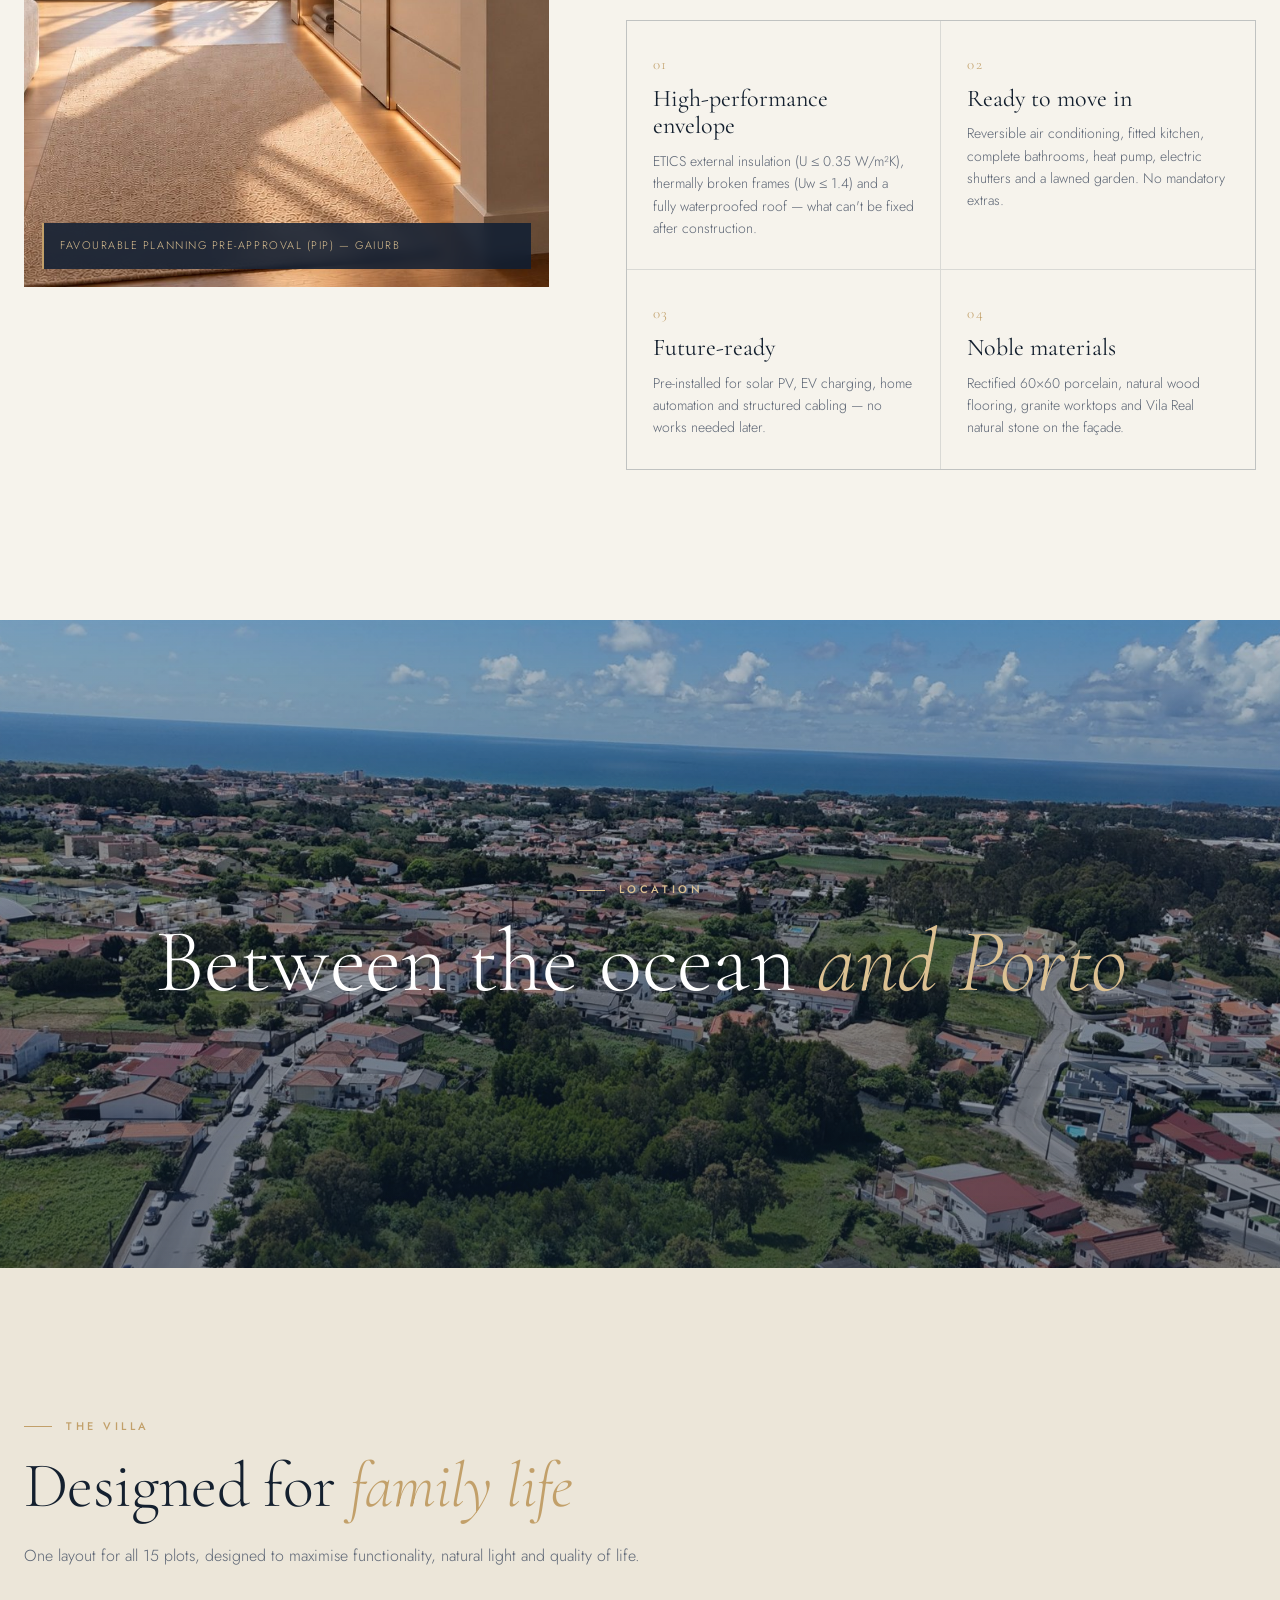
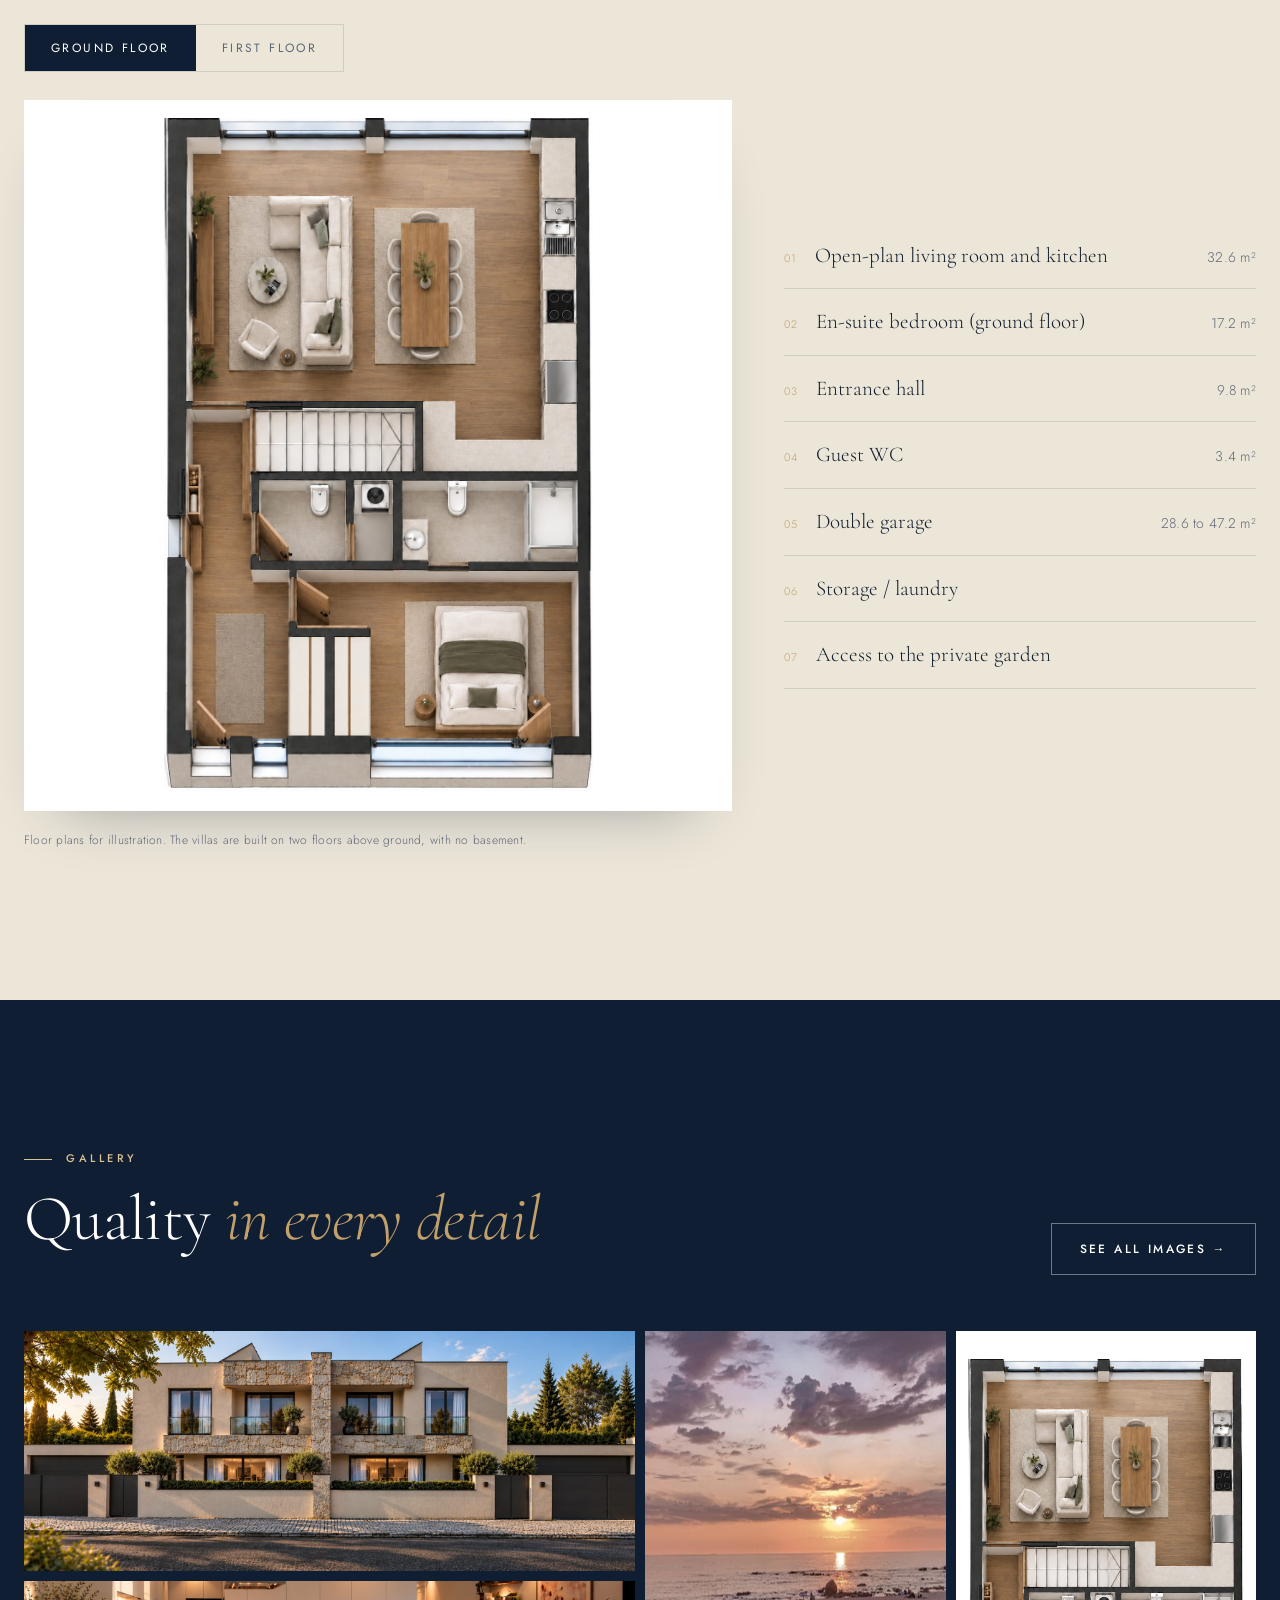
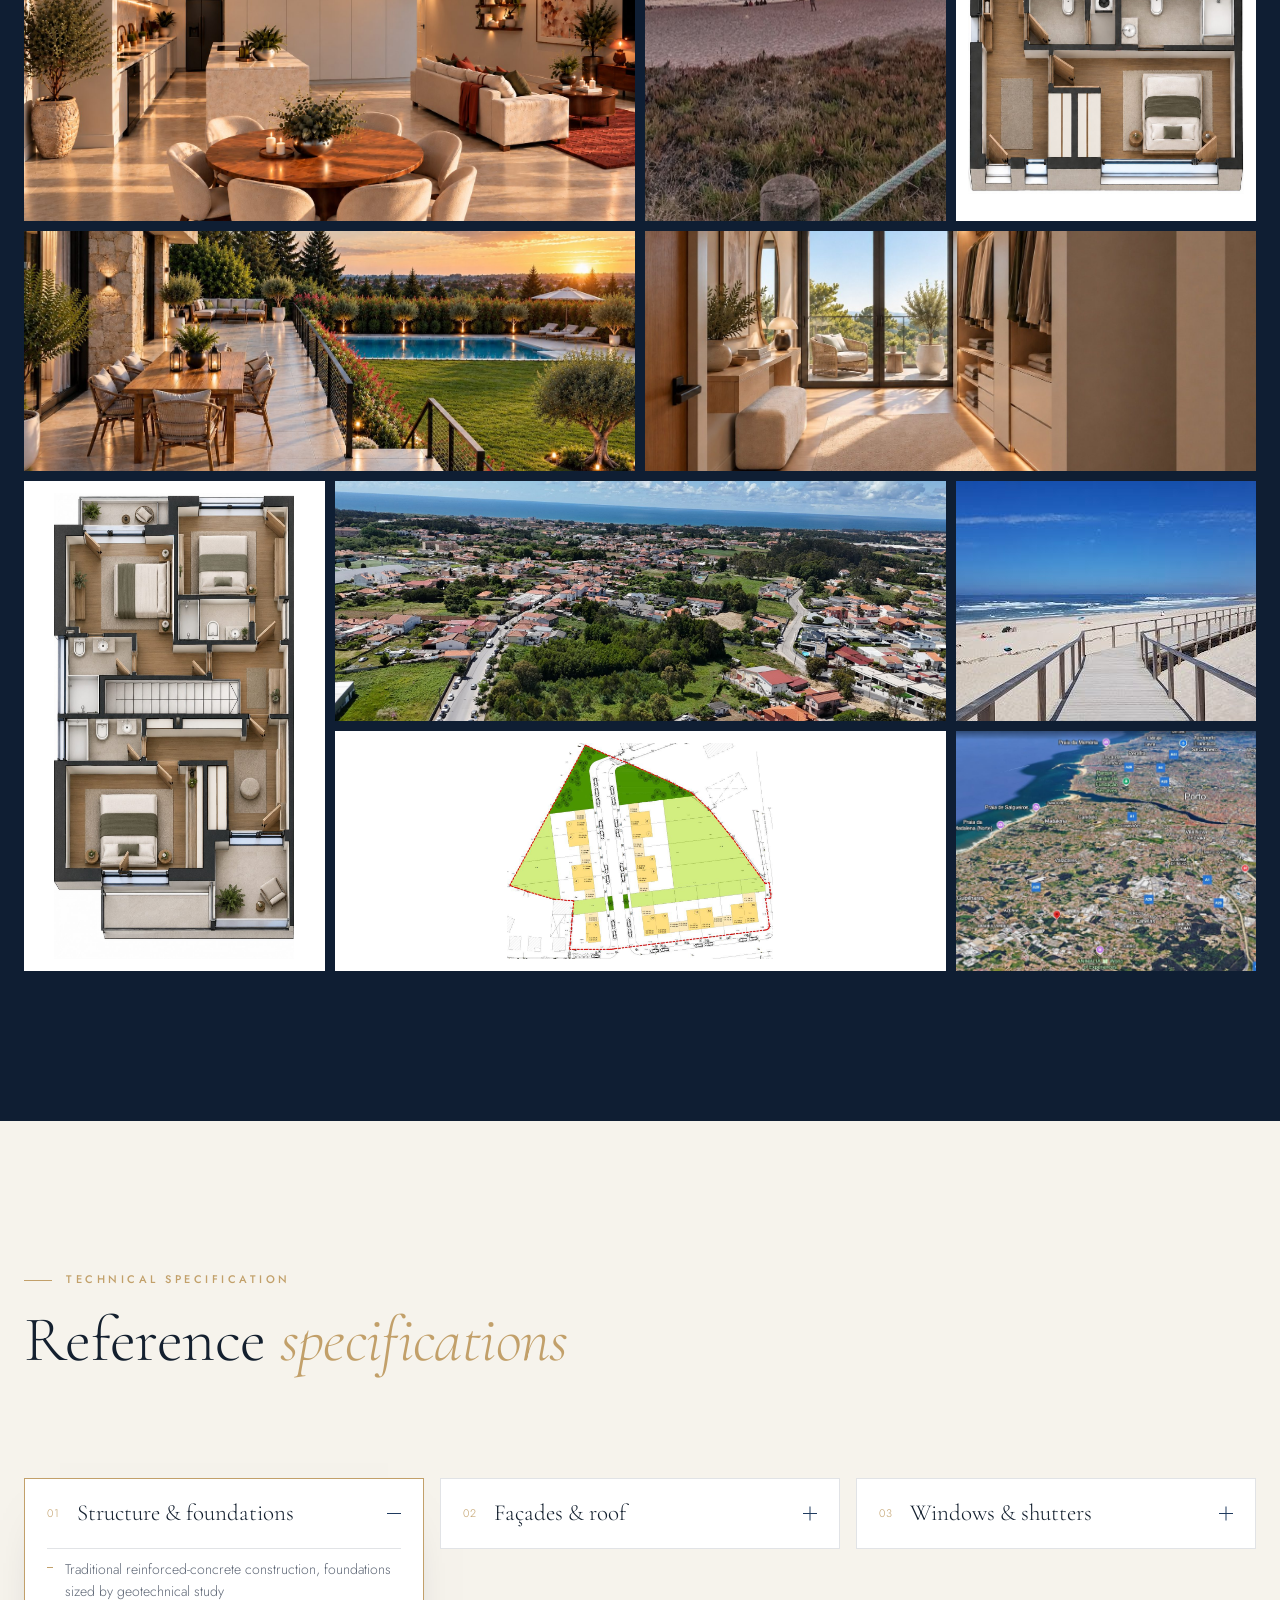
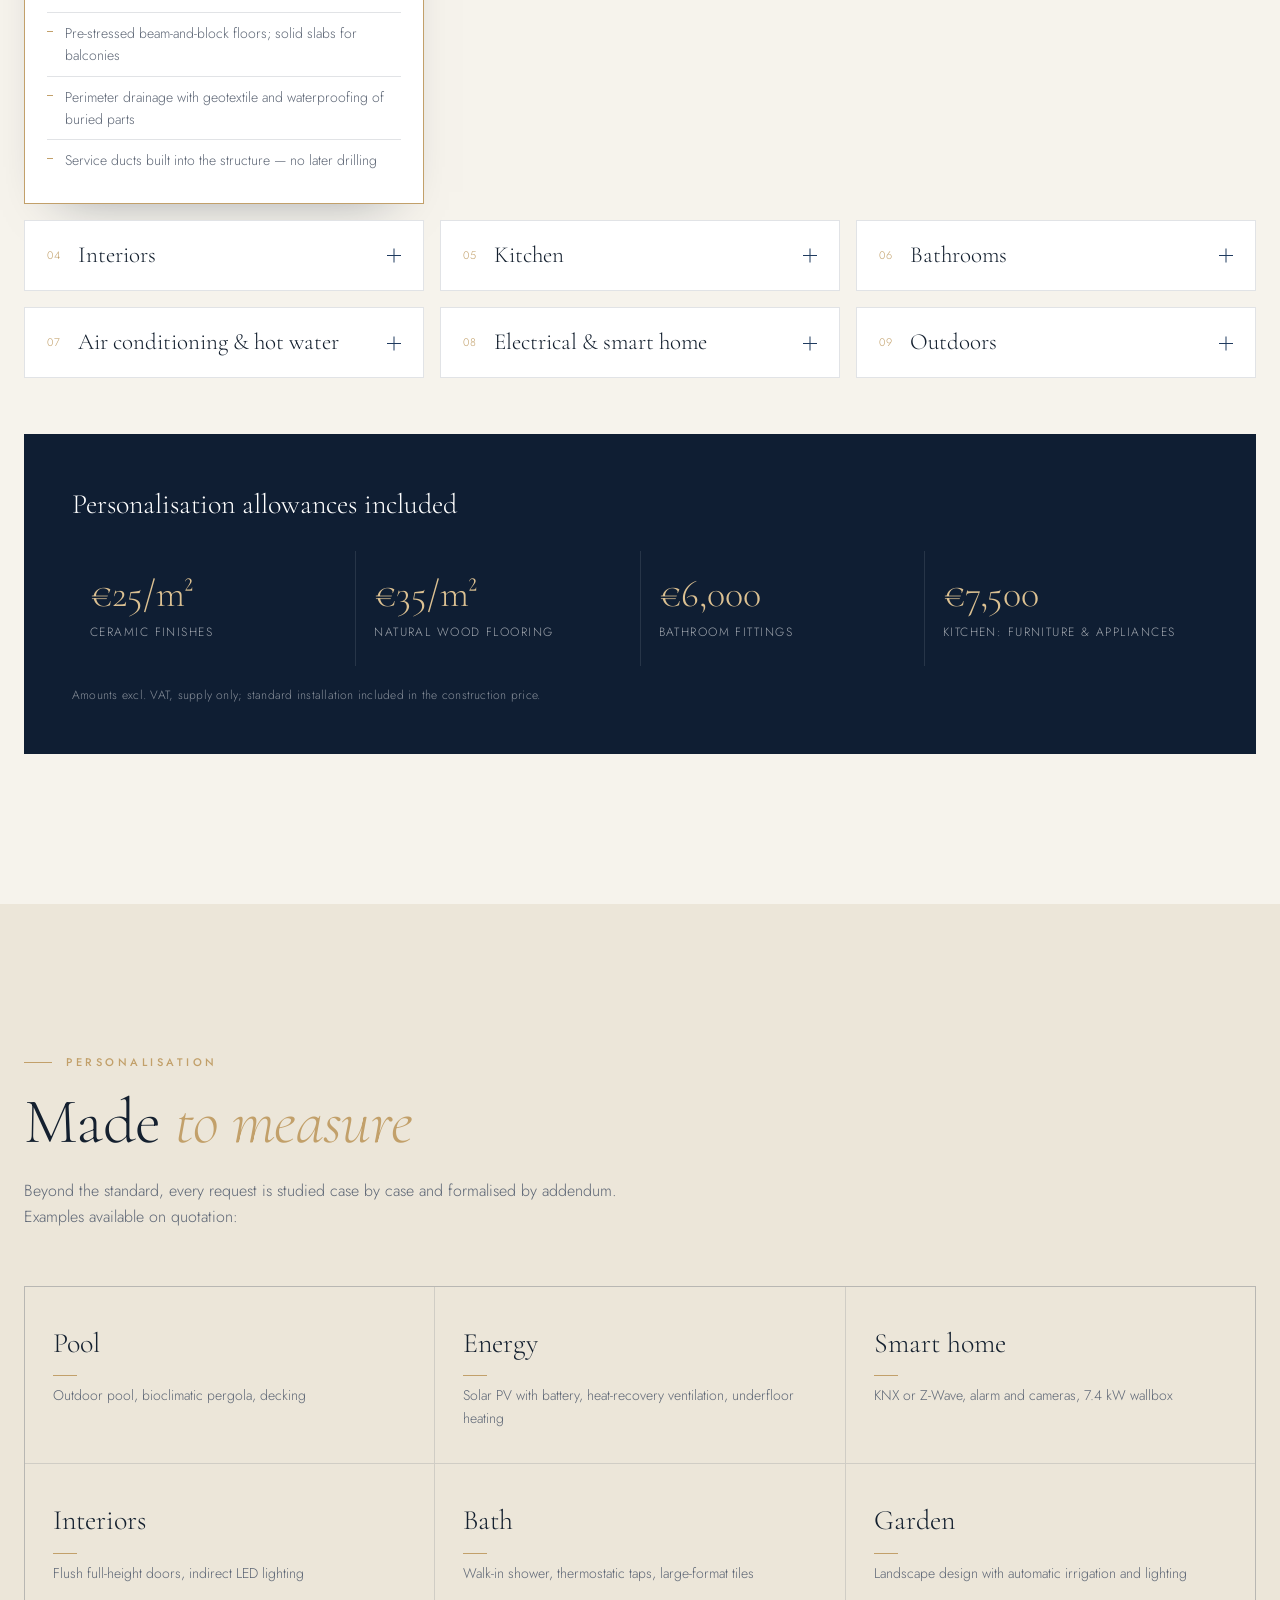
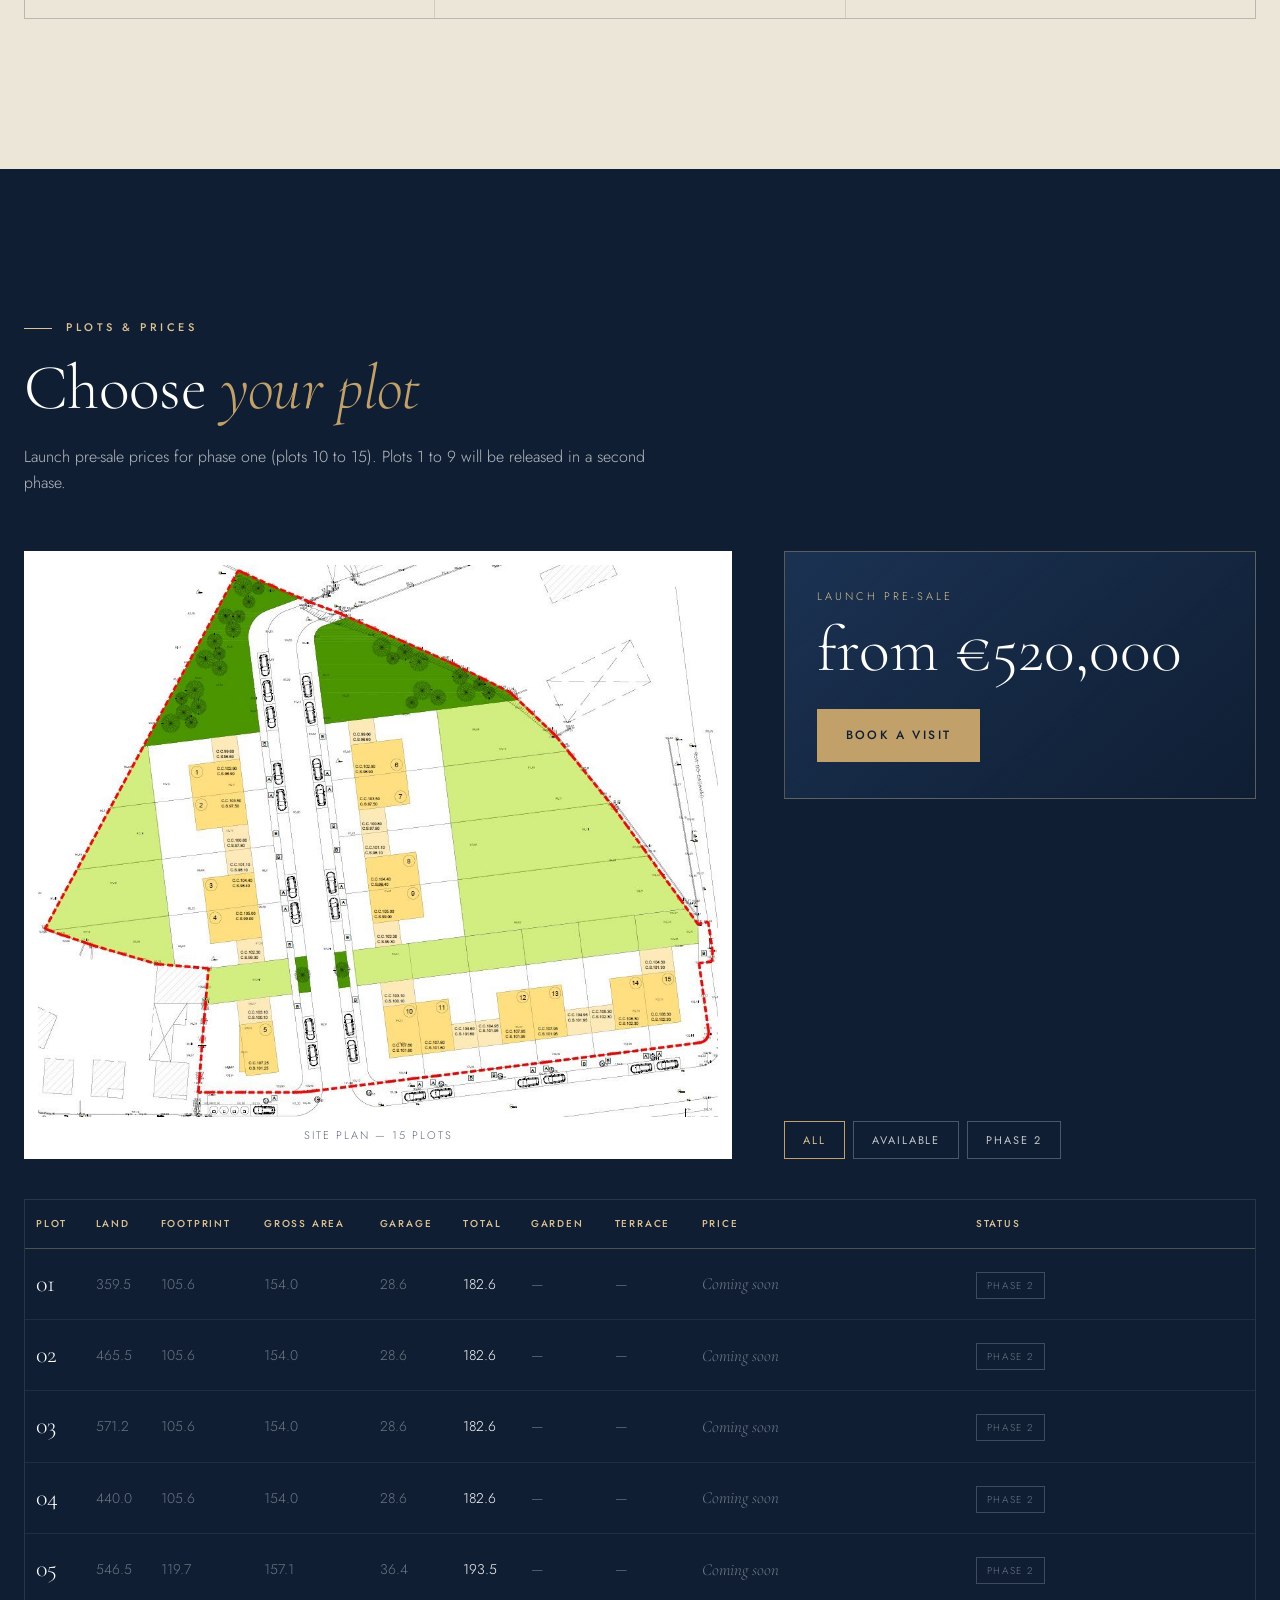
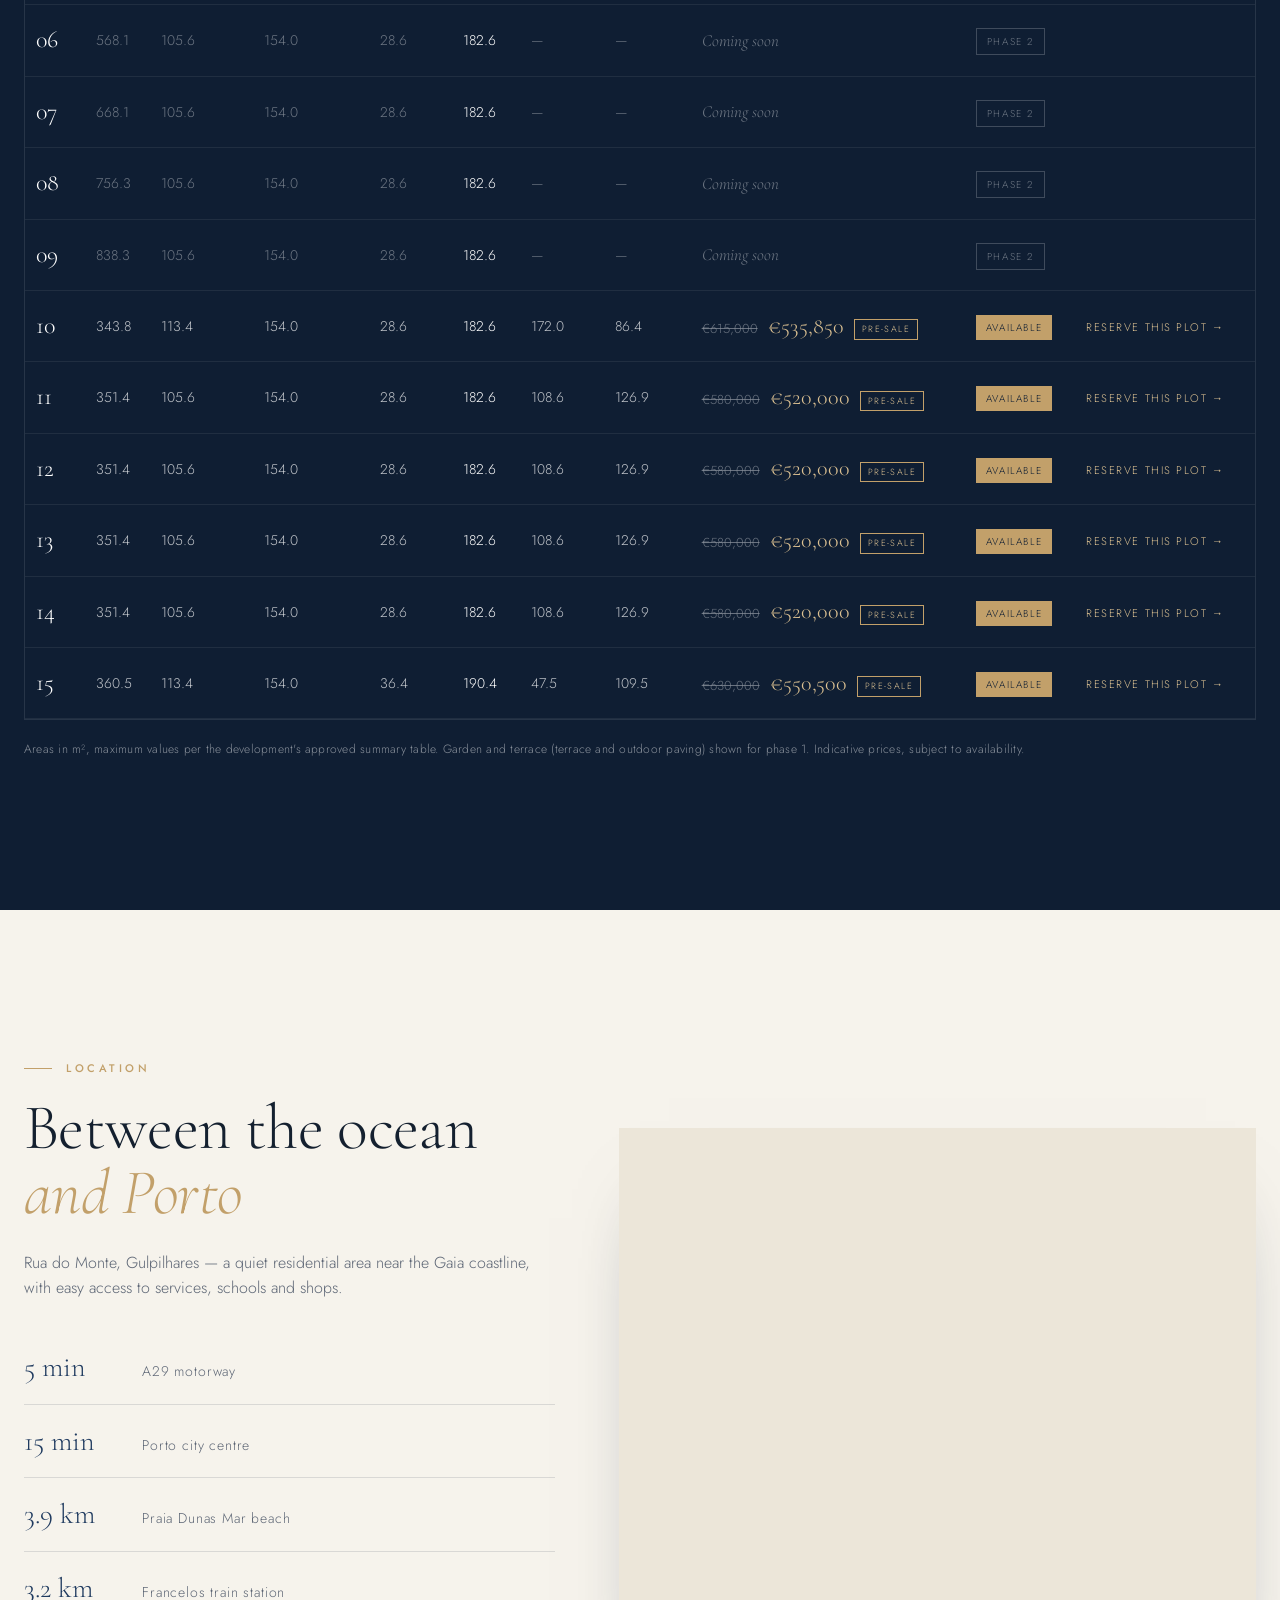
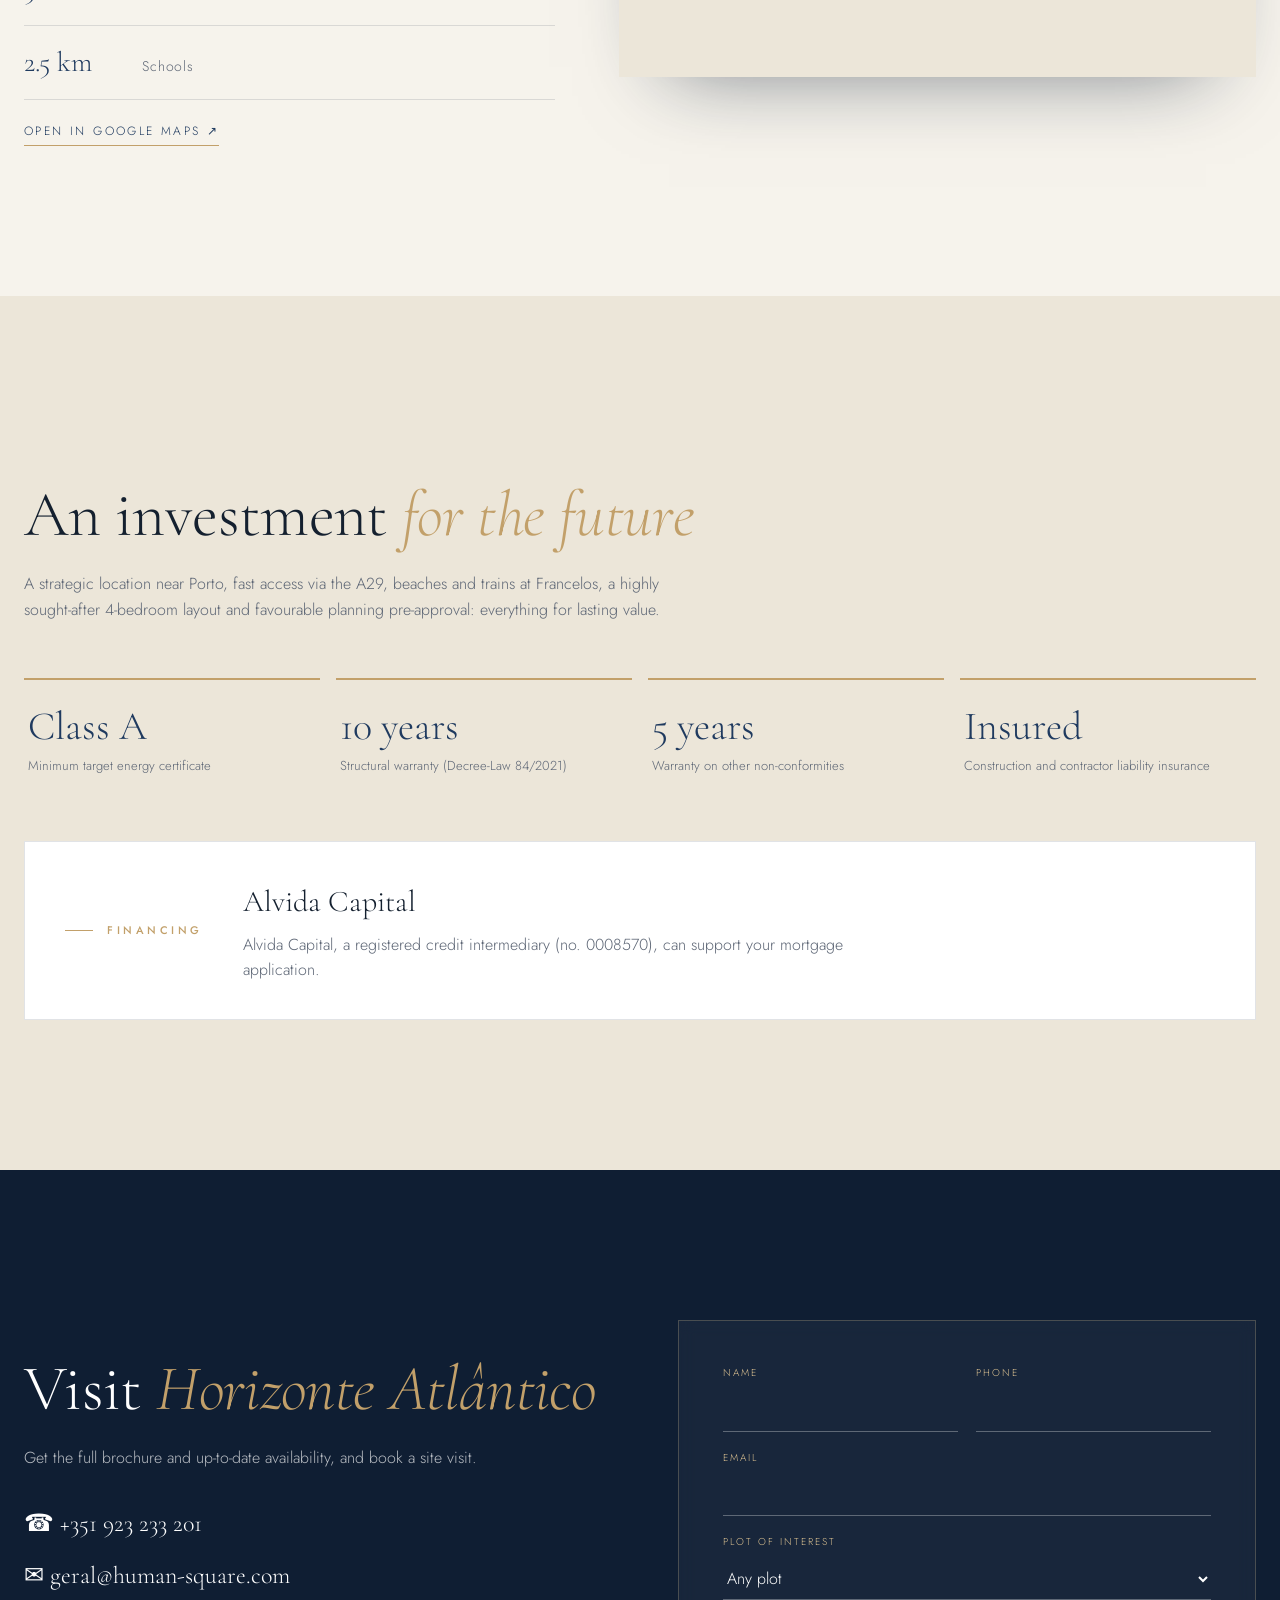
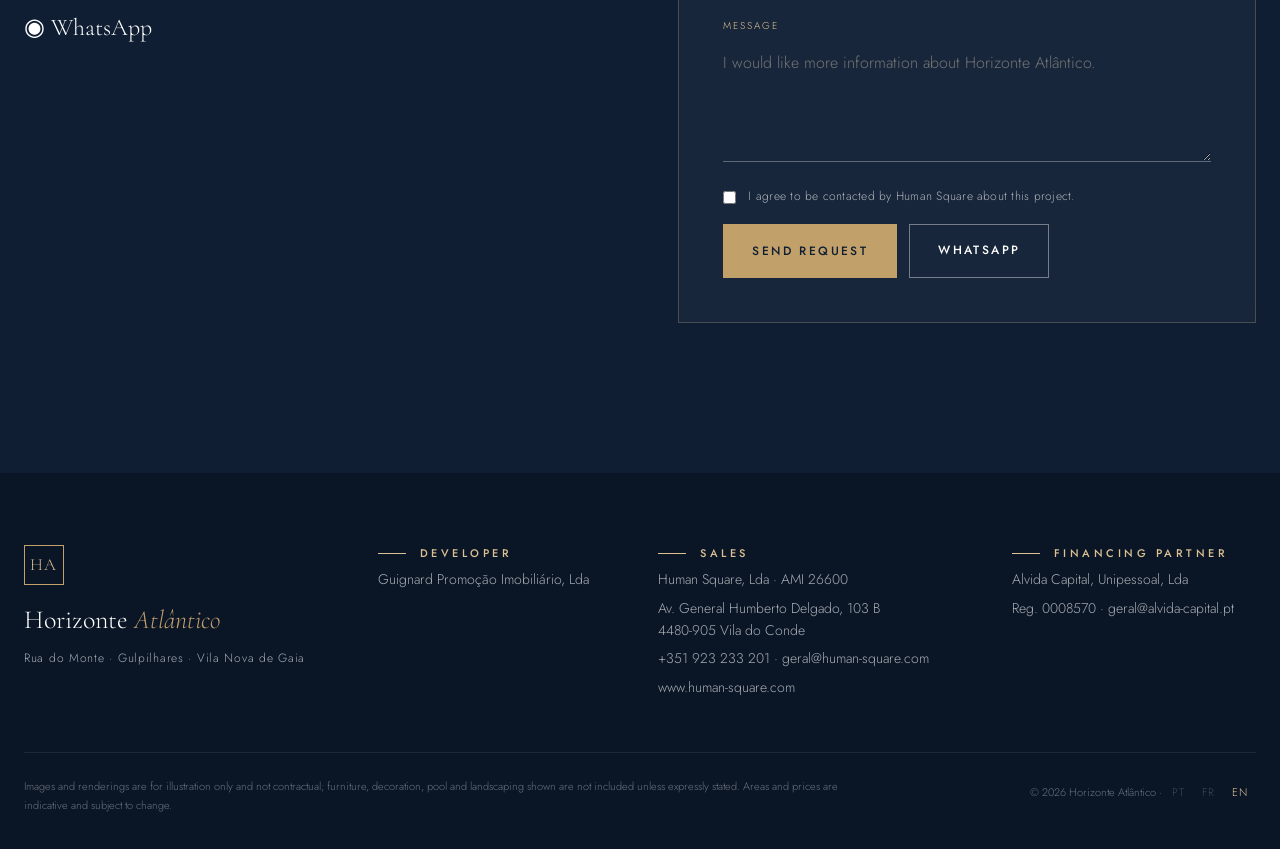
==== commit 216cc321: "Supprimer l'image de fond (jardim_piscina) de la section contact Retrait du div contact-bg dans les " ====
--- a/wwwroot/horizonte/en/index.html
+++ b/wwwroot/horizonte/en/index.html
@@ -250,7 +250,6 @@
 
 <!-- CONTACT -->
 <section class="contact" id="contact">
-  <div class="contact-bg" style="background-image:url('../img/jardim_piscina.jpg')"></div>
   <div class="wrap contact-in">
     <div class="contact-txt">
       <p class="kicker light reveal">Contact</p>
